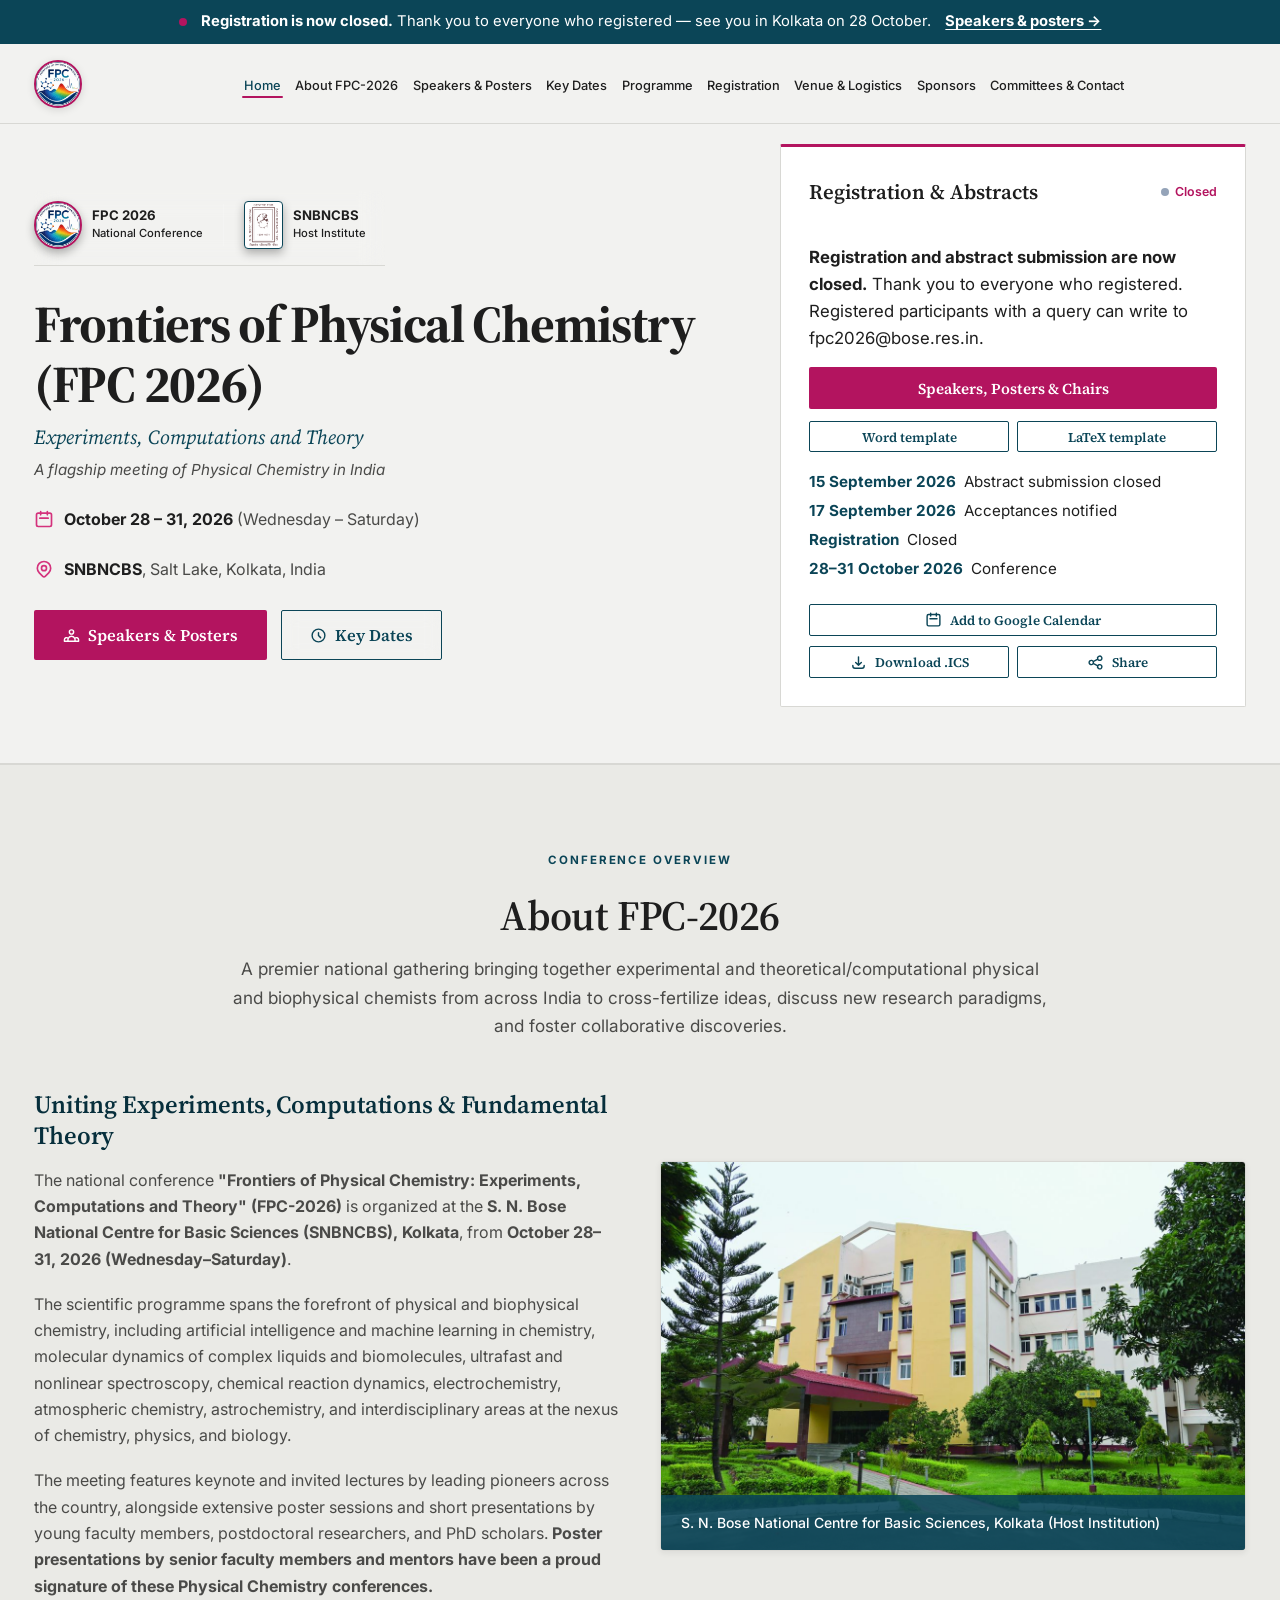
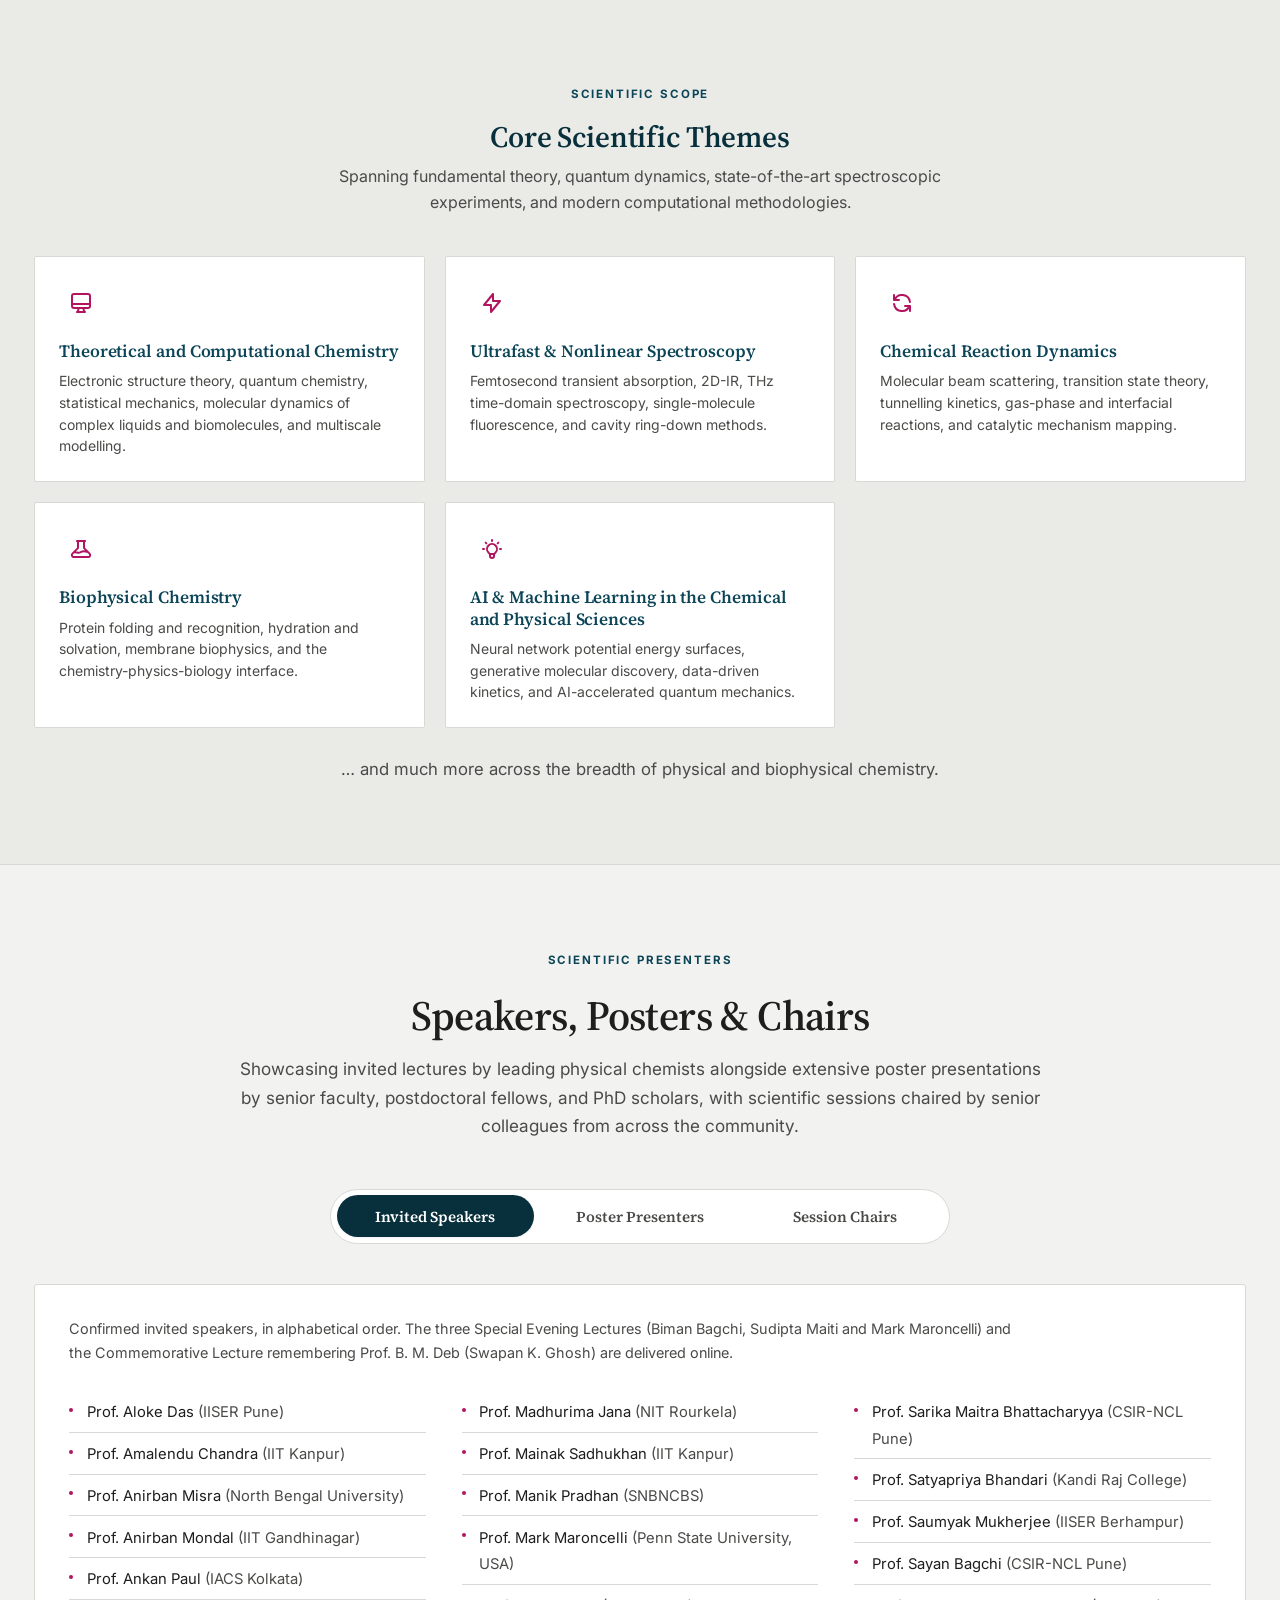
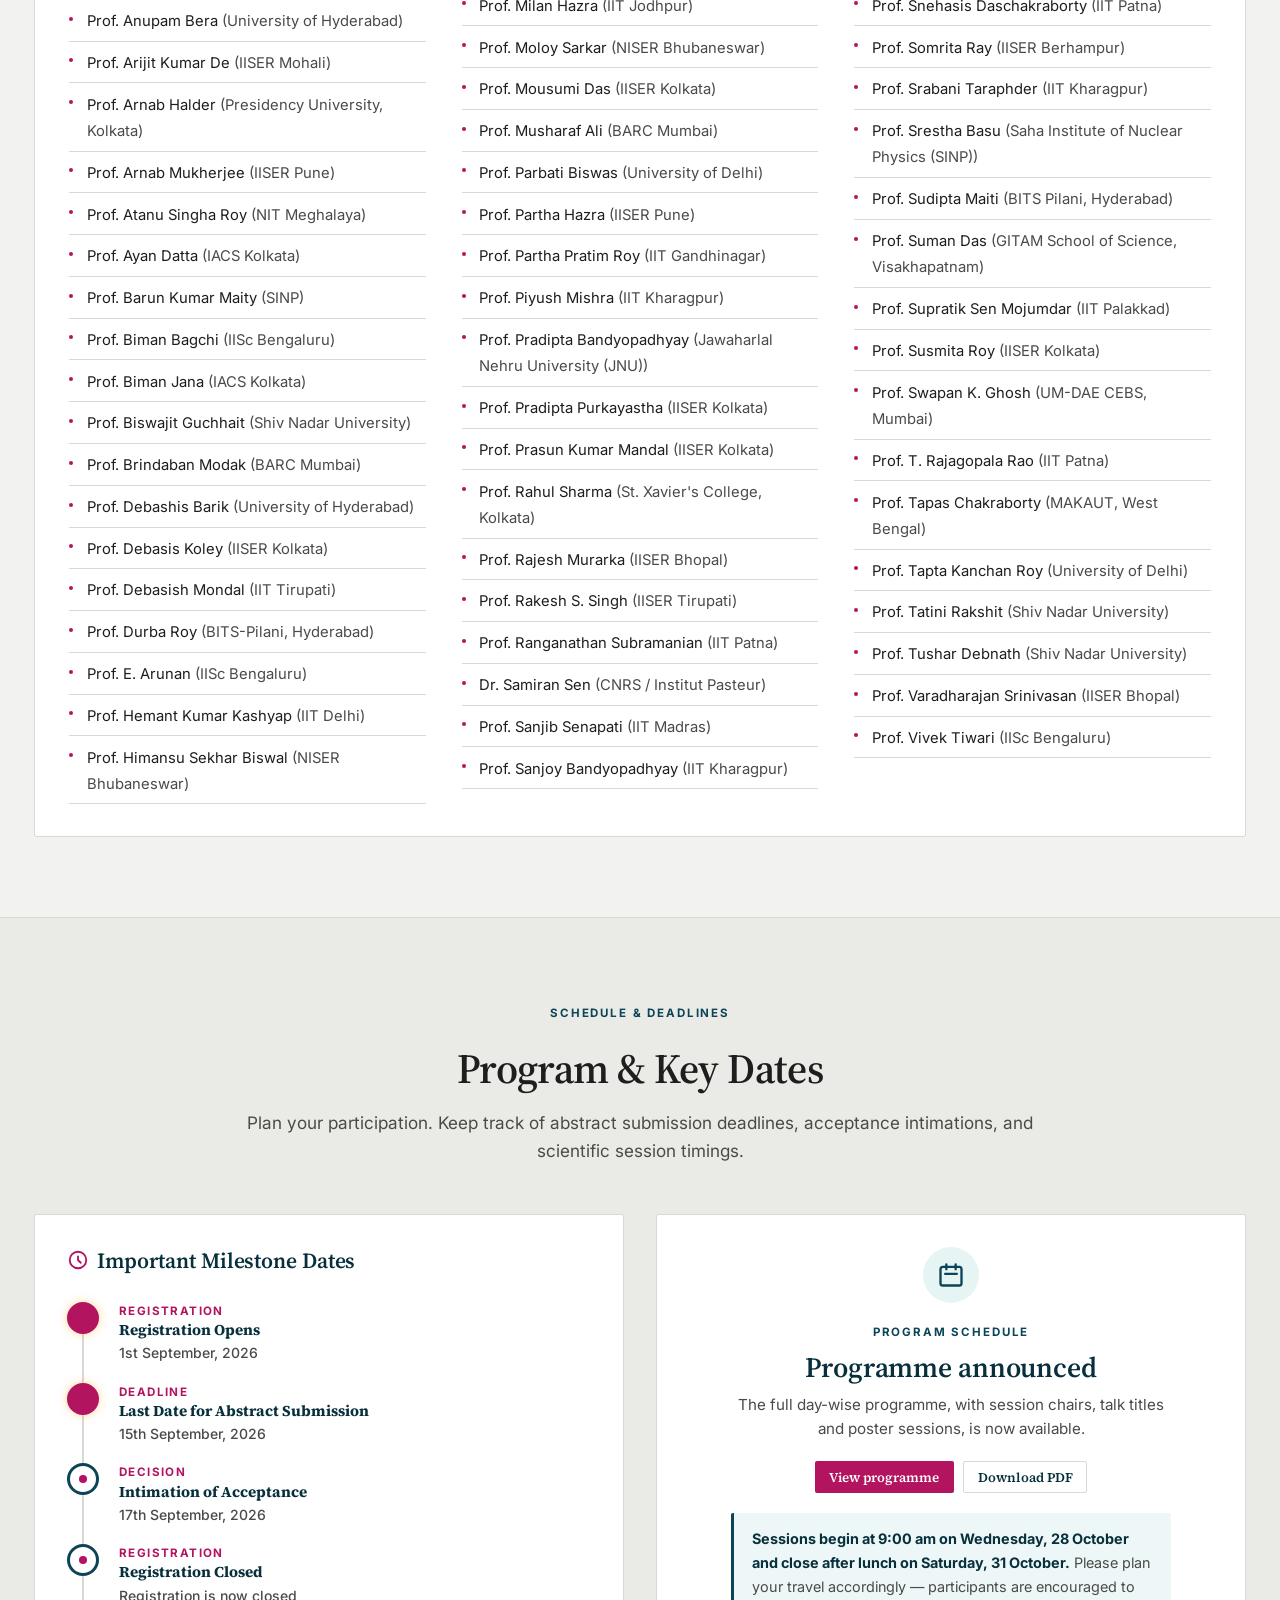
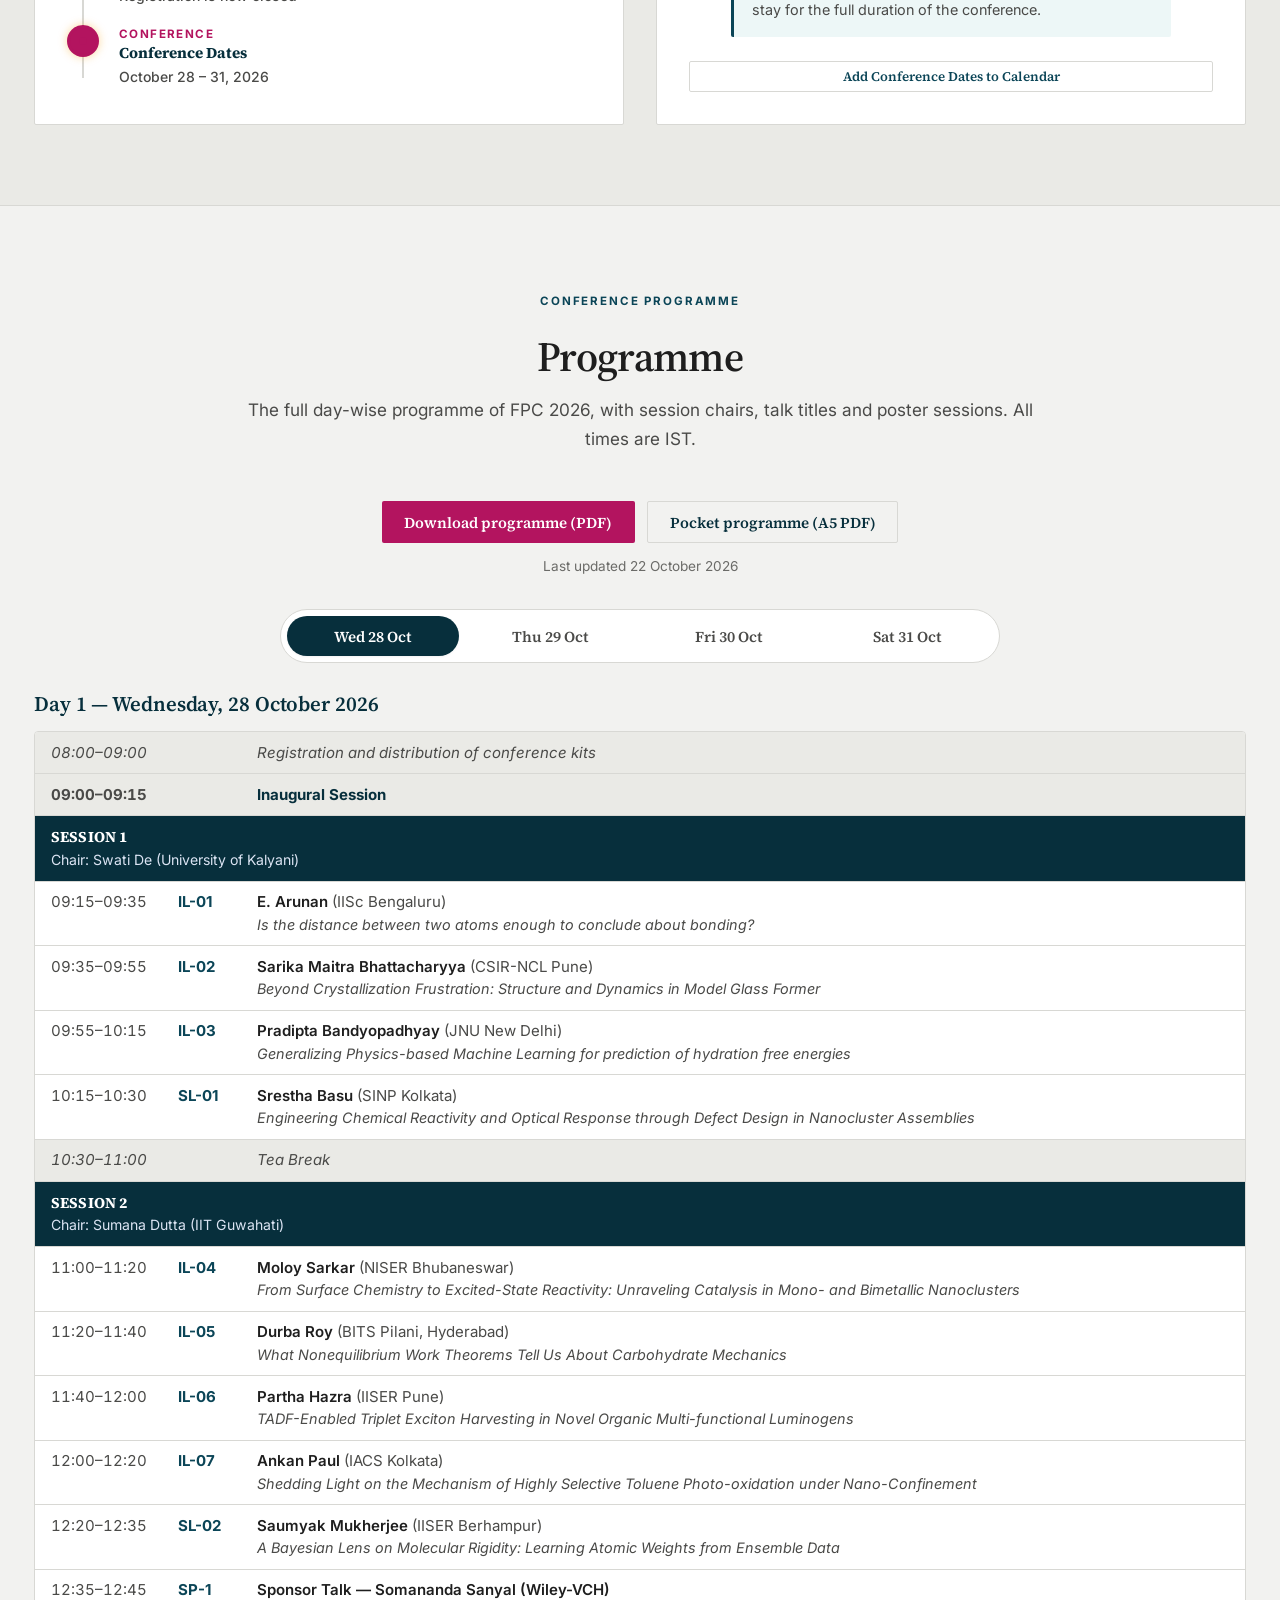
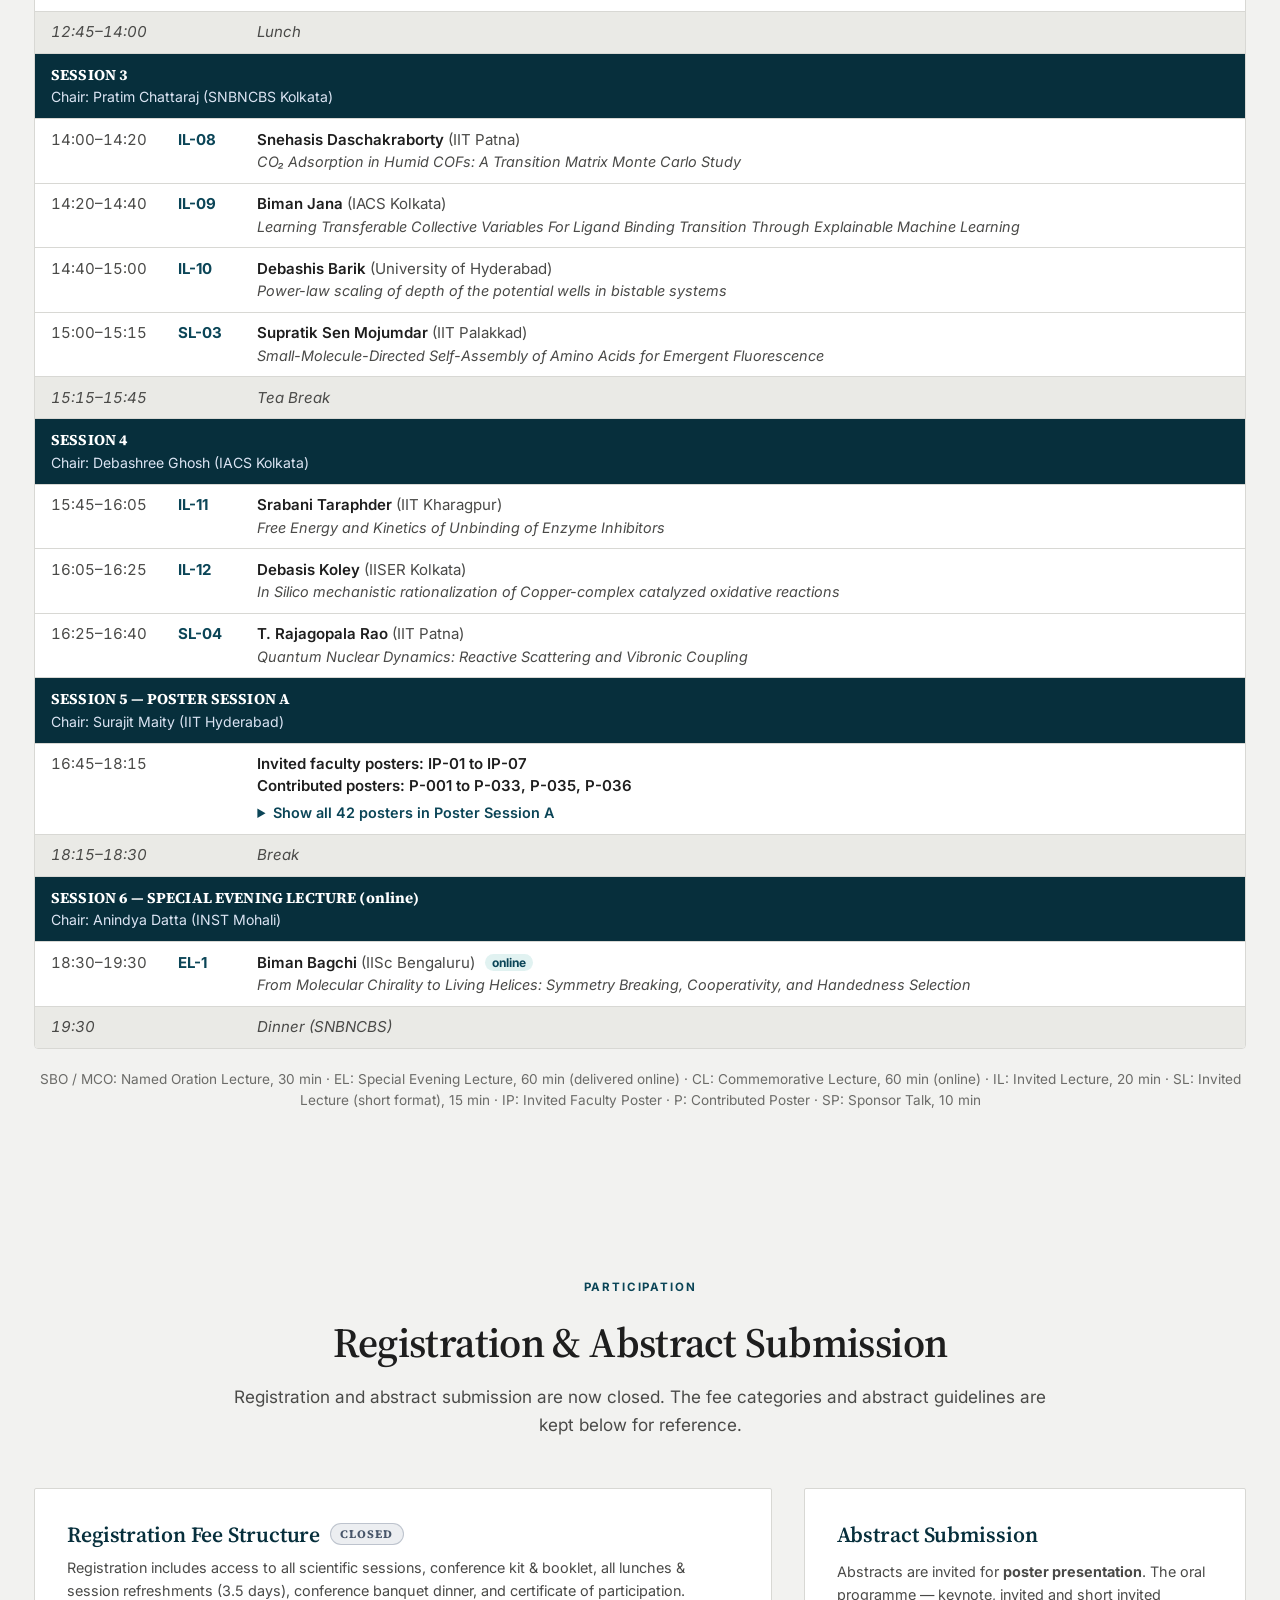
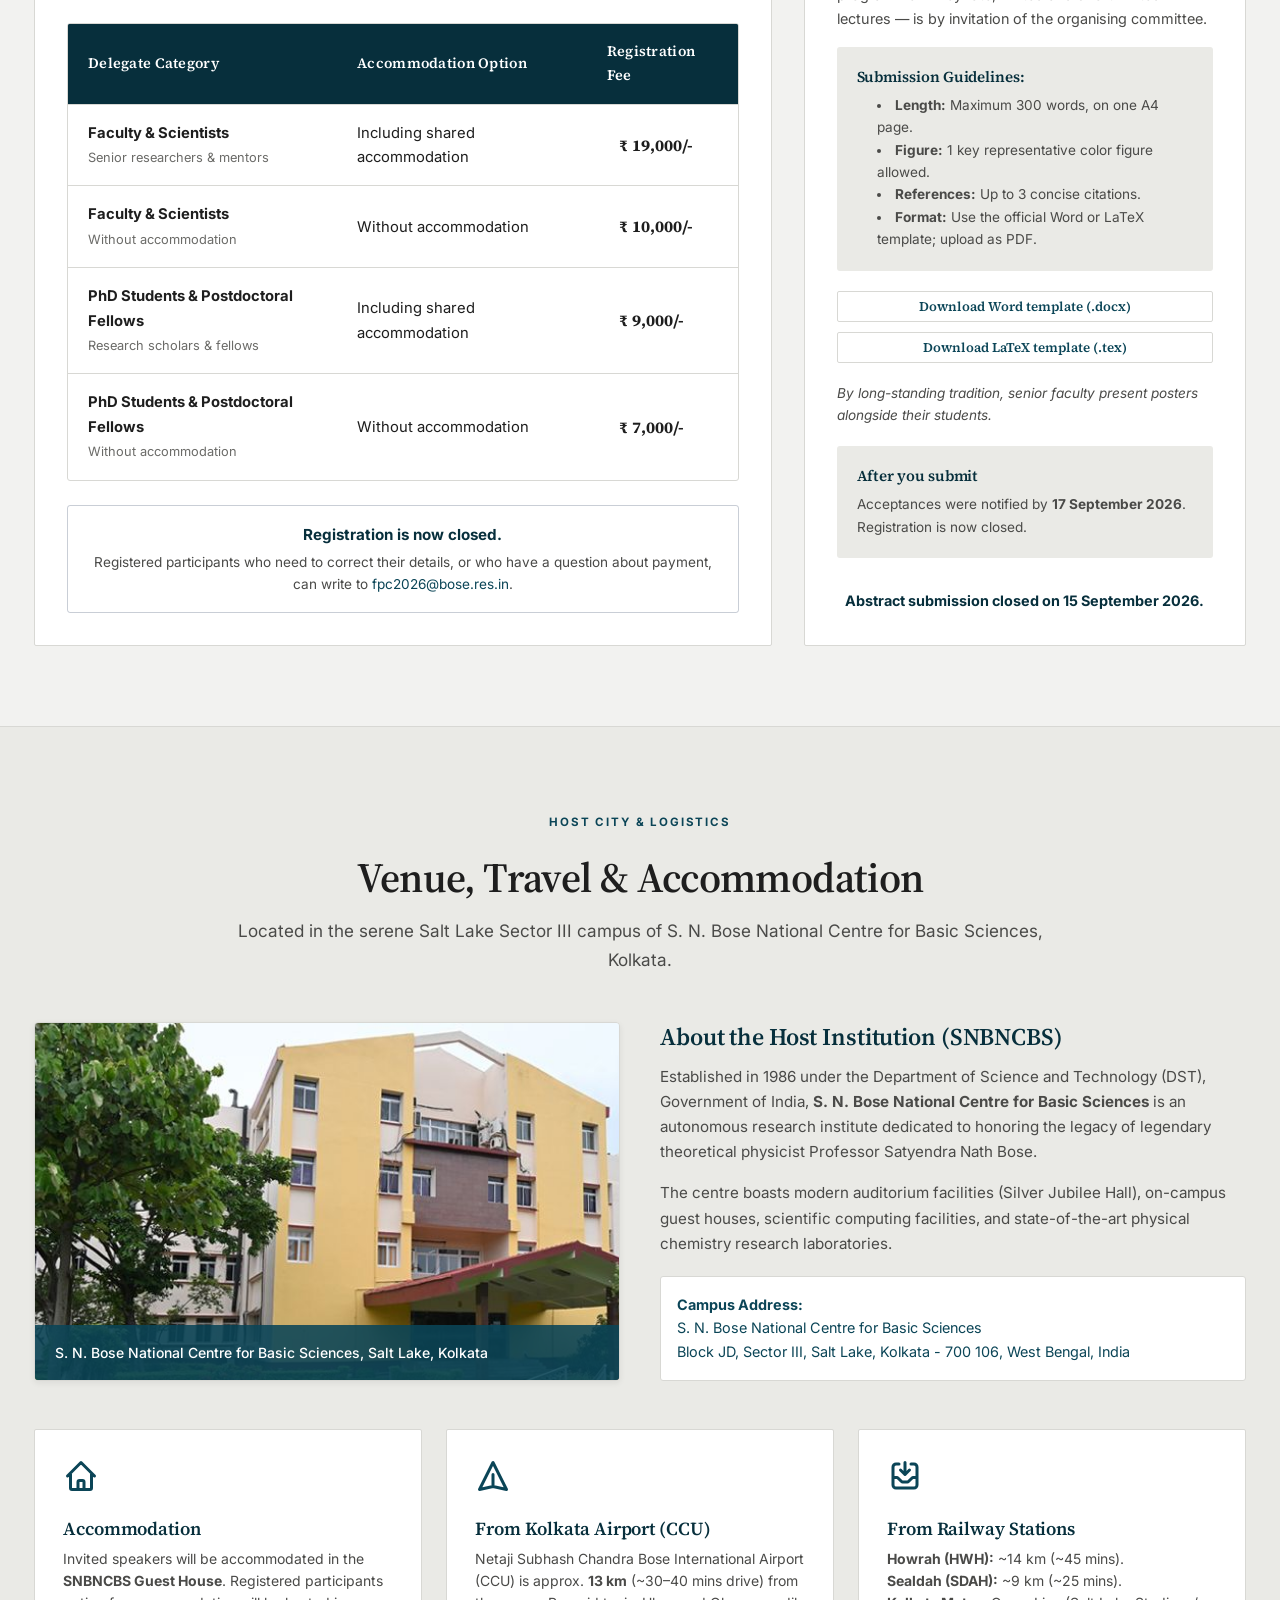
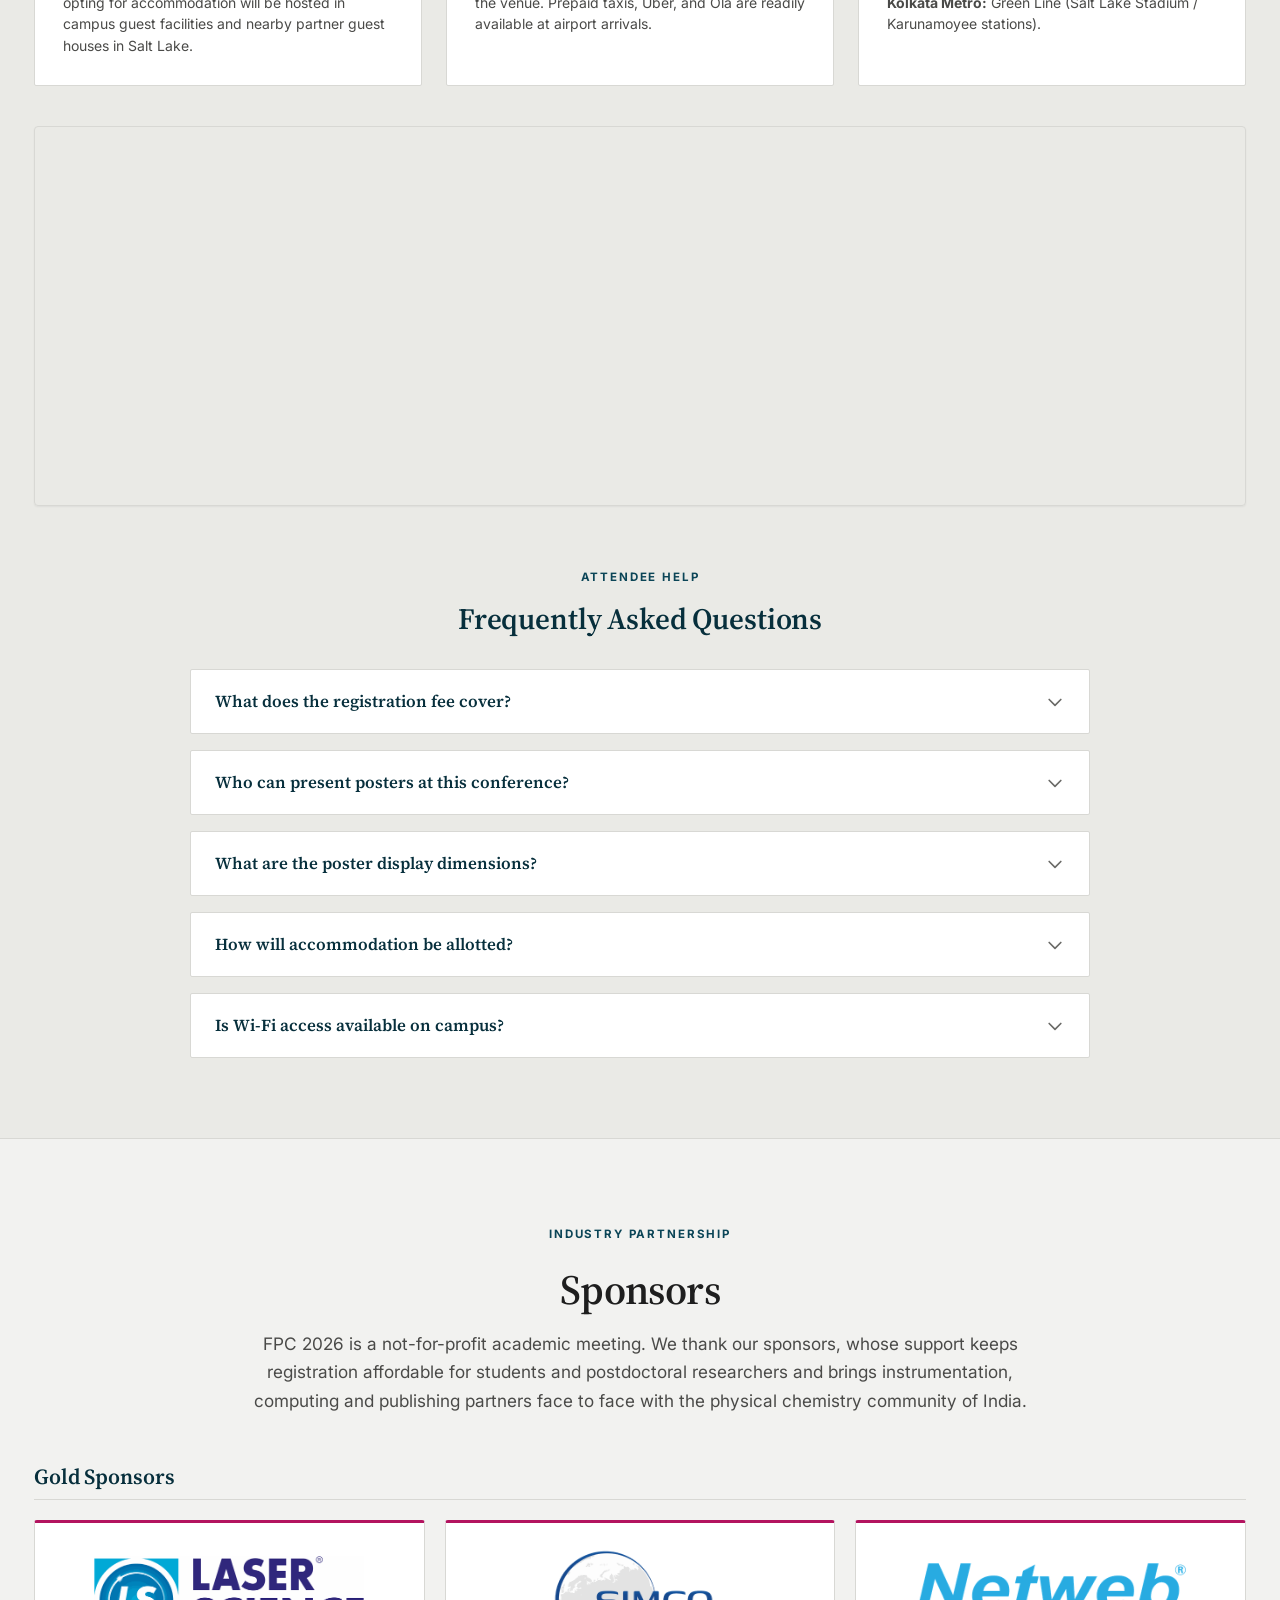
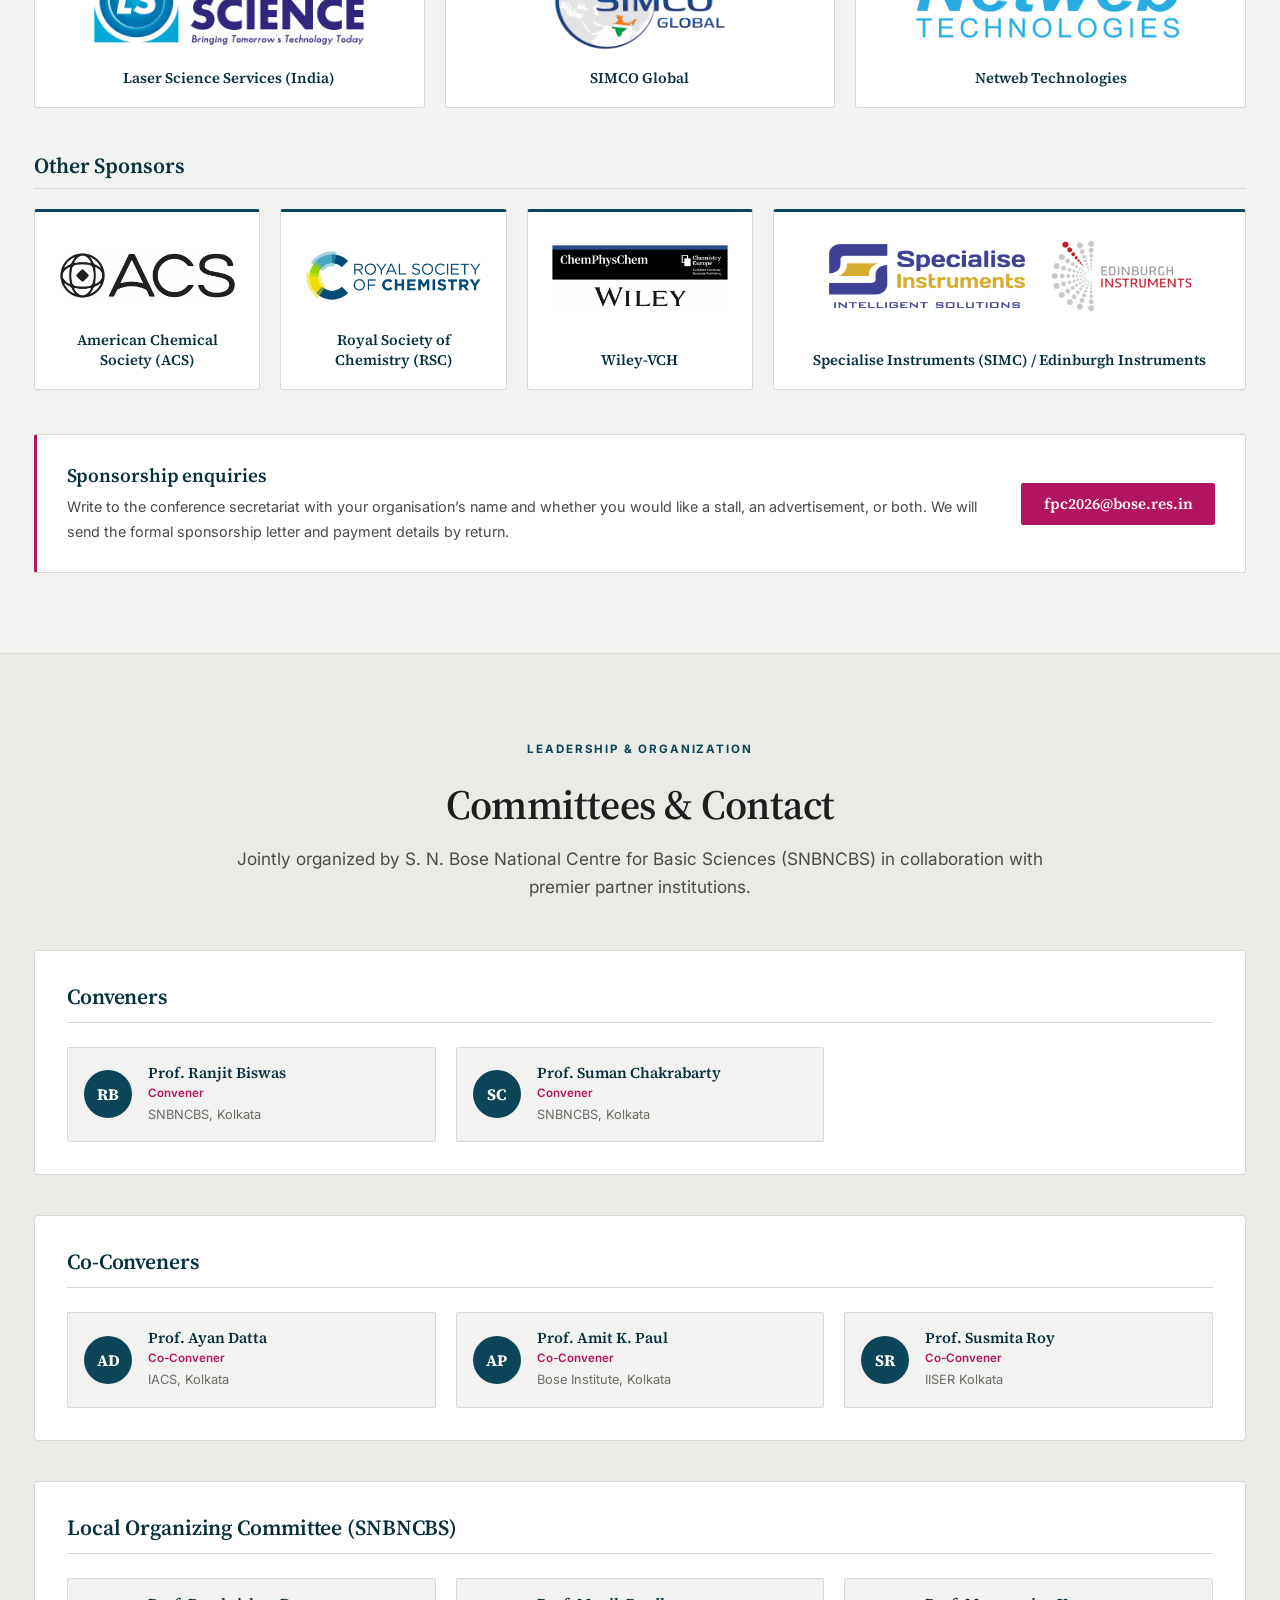
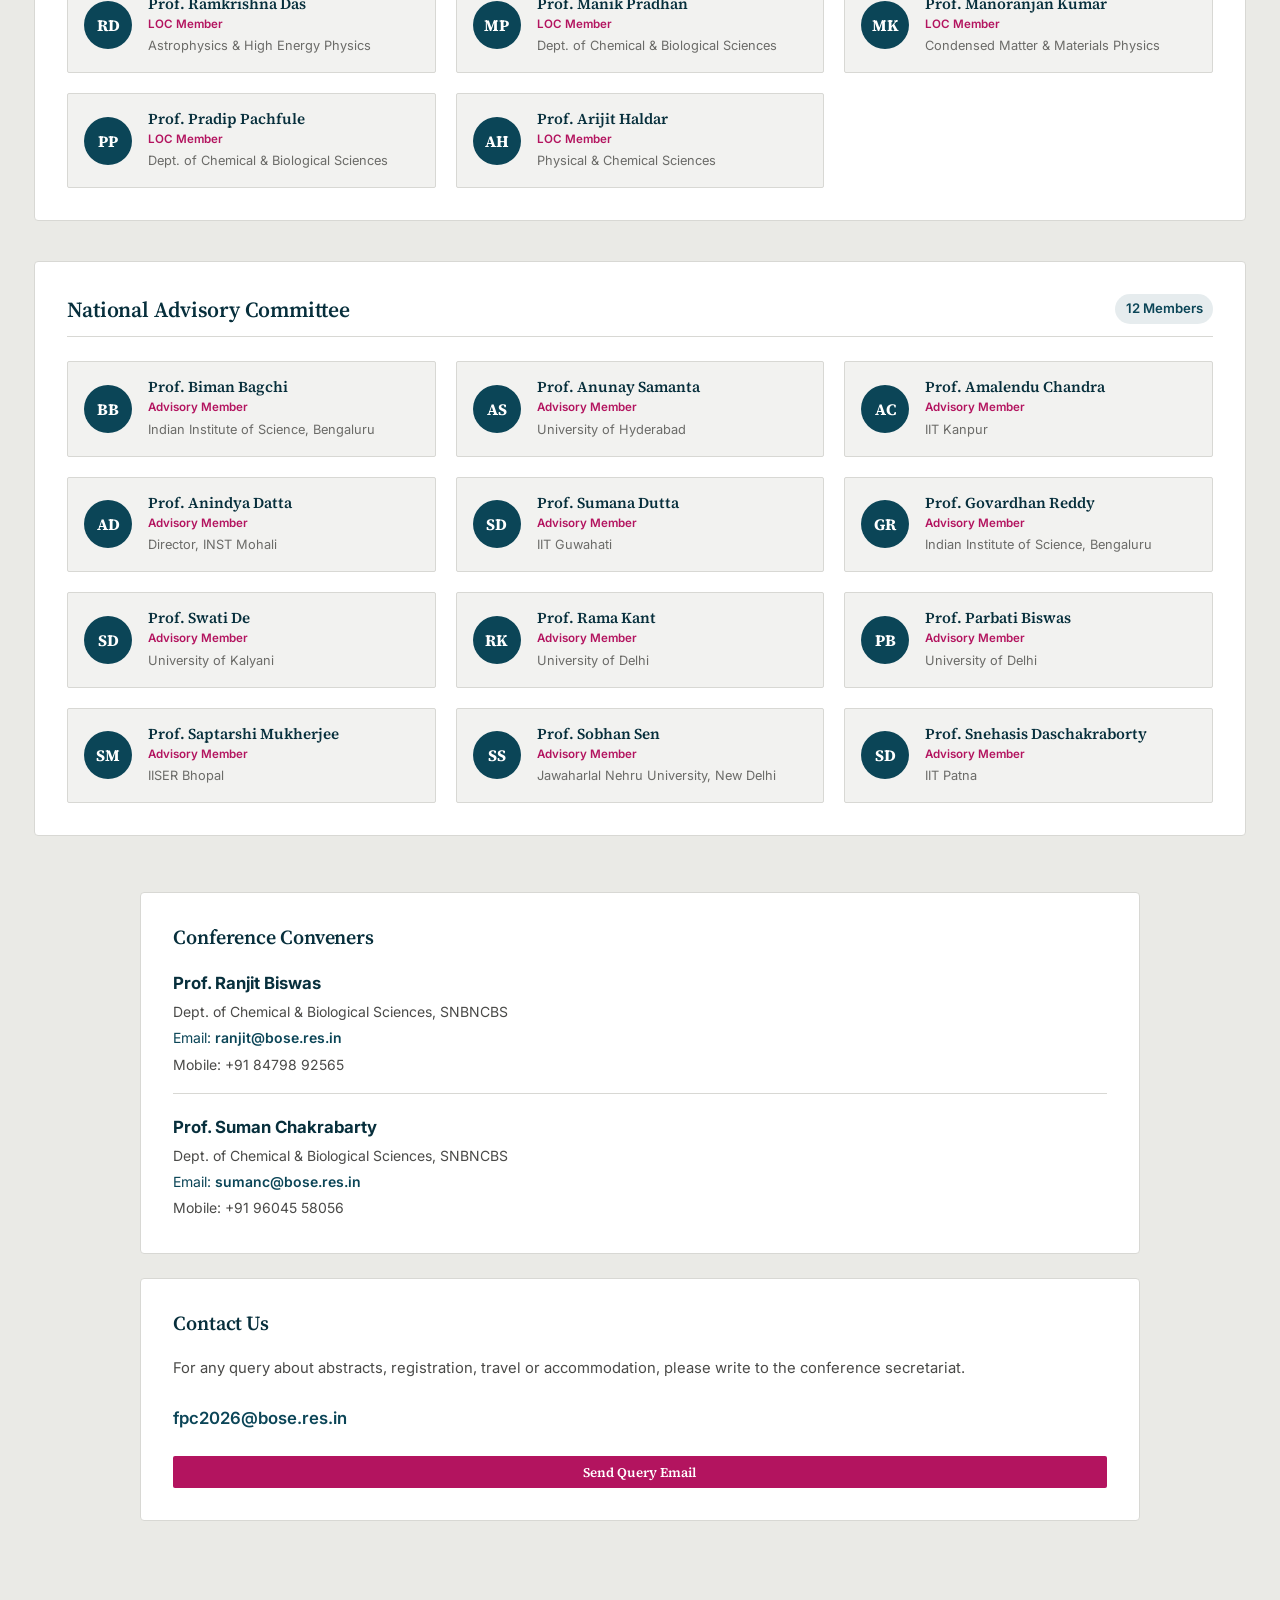
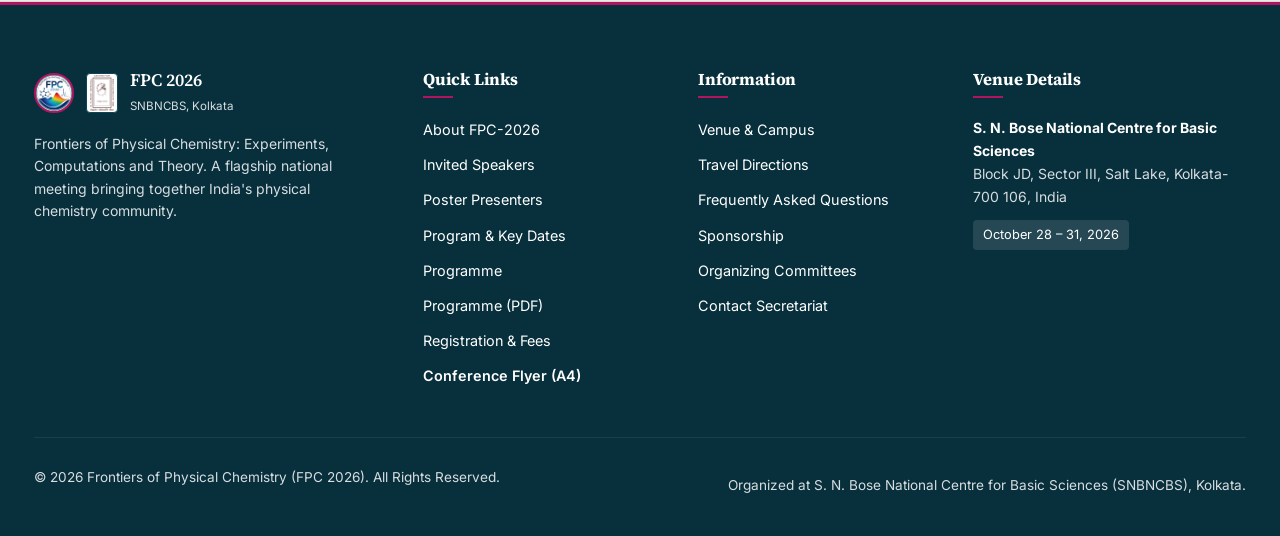
==== index.html @ 926e84a7 "Programme v41: Session 4 chair Rajarshi Chakrabarti -> Debashree Ghosh; chairs list updated Co-Autho" ====
<!DOCTYPE html>
<html lang="en">
<head>
  <meta charset="UTF-8">
  <meta name="viewport" content="width=device-width, initial-scale=1.0">
  
  <!-- Primary Meta Tags -->
  <title>Frontiers of Physical Chemistry 2026 | SNBNCBS Kolkata</title>
  <meta name="title" content="Frontiers of Physical Chemistry 2026 | SNBNCBS Kolkata">
  <meta name="description" content="Frontiers of Physical Chemistry: Experiments, Computations and Theory (FPC-2026), 28-31 October 2026 at S. N. Bose National Centre for Basic Sciences, Kolkata. Registration and abstract submission are now closed.">
  <meta name="keywords" content="Physical Chemistry 2026, FPC 2026, SNBNCBS Kolkata, SoPhyC, Theoretical Chemistry, Molecular Dynamics, Ultrafast Spectroscopy, Chemical Physics, AI in Chemistry, Biophysical Chemistry, Ranjit Biswas, Suman Chakrabarty">
  <meta name="author" content="Organizing Committee, Frontiers of Physical Chemistry 2026">
  
  <!-- Open Graph / Facebook / LinkedIn -->
  <meta property="og:type" content="website">
  <meta property="og:url" content="https://fpc2026.in/">
  <meta property="og:title" content="Frontiers of Physical Chemistry 2026 | SNBNCBS Kolkata">
  <meta property="og:description" content="A flagship meeting of Physical Chemistry in India: Experiments, Computations and Theory. Oct 28–31, 2026 at S. N. Bose National Centre for Basic Sciences, Kolkata.">
  <meta property="og:image" content="https://fpc2026.in/images/physchem-hero-banner.jpg">

  <!-- Twitter -->
  <meta property="twitter:card" content="summary_large_image">
  <meta property="twitter:title" content="Frontiers of Physical Chemistry 2026 | SNBNCBS Kolkata">
  <meta property="twitter:description" content="A flagship meeting of Physical Chemistry in India: Experiments, Computations and Theory. Oct 28–31, 2026 at S. N. Bose National Centre for Basic Sciences, Kolkata.">
  <meta property="twitter:image" content="https://fpc2026.in/images/physchem-hero-banner.jpg">

  <!-- Favicon -->
  <link rel="icon" type="image/png" sizes="32x32" href="./images/favicon-32.png">
  <link rel="apple-touch-icon" sizes="180x180" href="./images/apple-touch-icon.png">
  <link rel="canonical" href="https://fpc2026.in/">
  <meta name="theme-color" content="#071326">

  <!-- Google Web Fonts -->
  <link rel="preconnect" href="https://fonts.googleapis.com">
  <link rel="preconnect" href="https://fonts.gstatic.com" crossorigin>
  <link href="https://fonts.googleapis.com/css2?family=Inter:wght@400;500;600;700&family=Source+Serif+4:ital,opsz,wght@0,8..60,400;0,8..60,600;0,8..60,700;1,8..60,400&display=swap" rel="stylesheet">

  <!-- Stylesheets -->
  <link rel="stylesheet" href="./css/style.css?v=2.2">
  <link rel="stylesheet" href="./css/components.css?v=2.4">
  <link rel="stylesheet" href="./css/identity.css?v=1.0">

  <script type="application/ld+json">
  {
    "@context": "https://schema.org",
    "@type": "Event",
    "name": "Frontiers of Physical Chemistry 2026 (FPC 2026): Experiments, Computations and Theory",
    "alternateName": "FPC 2026",
    "description": "A flagship national conference of physical chemistry in India, bringing together experimentalists, theorists and computational scientists.",
    "startDate": "2026-10-28T09:00:00+05:30",
    "endDate": "2026-10-31T14:00:00+05:30",
    "eventStatus": "https://schema.org/EventScheduled",
    "eventAttendanceMode": "https://schema.org/OfflineEventAttendanceMode",
    "image": "https://fpc2026.in/images/physchem-hero-banner.jpg",
    "url": "https://fpc2026.in/",
    "inLanguage": "en",
    "location": {
      "@type": "Place",
      "name": "S. N. Bose National Centre for Basic Sciences",
      "address": {
        "@type": "PostalAddress",
        "streetAddress": "Block JD, Sector III, Salt Lake",
        "addressLocality": "Kolkata",
        "postalCode": "700106",
        "addressRegion": "West Bengal",
        "addressCountry": "IN"
      }
    },
    "organizer": {
      "@type": "Organization",
      "name": "S. N. Bose National Centre for Basic Sciences",
      "url": "https://www.bose.res.in/",
      "email": "fpc2026@bose.res.in"
    },
    "offers": [
      { "@type": "Offer", "name": "Faculty / Scientist \u2014 with accommodation", "price": "19000", "priceCurrency": "INR", "availability": "https://schema.org/SoldOut", "availabilityStarts": "2026-09-01T00:00:00+05:30", "validThrough": "2026-09-30T23:59:00+05:30", "url": "https://fpc2026.in/#registration", "category": "Faculty" },
      { "@type": "Offer", "name": "Faculty / Scientist \u2014 without accommodation", "price": "10000", "priceCurrency": "INR", "availability": "https://schema.org/SoldOut", "availabilityStarts": "2026-09-01T00:00:00+05:30", "validThrough": "2026-09-30T23:59:00+05:30", "url": "https://fpc2026.in/#registration", "category": "Faculty" },
      { "@type": "Offer", "name": "PhD student / Postdoc \u2014 with accommodation", "price": "9000", "priceCurrency": "INR", "availability": "https://schema.org/SoldOut", "availabilityStarts": "2026-09-01T00:00:00+05:30", "validThrough": "2026-09-30T23:59:00+05:30", "url": "https://fpc2026.in/#registration", "category": "Student" },
      { "@type": "Offer", "name": "PhD student / Postdoc \u2014 without accommodation", "price": "7000", "priceCurrency": "INR", "availability": "https://schema.org/SoldOut", "availabilityStarts": "2026-09-01T00:00:00+05:30", "validThrough": "2026-09-30T23:59:00+05:30", "url": "https://fpc2026.in/#registration", "category": "Student" }
    ]
  }
  </script>
</head>
<body>
  <a class="skip-link" href="#home">Skip to main content</a>

  <!-- Site-wide announcement -->
  <div class="announce-bar">
    <div class="container announce-inner">
      <span class="announce-dot"></span>
      <span><strong>Registration is now closed.</strong><span class="announce-detail"> Thank you to everyone who registered &mdash; see you in Kolkata on 28 October.</span></span>
      <a href="#presenters" class="announce-link">Speakers &amp; posters &rarr;</a>
    </div>
  </div>


  <!-- ==========================================================================
       Header & Streamlined Navigation Bar
       ========================================================================== -->
  <header class="site-header">
    <div class="container nav-container">
      <a href="#home" class="brand-wrapper" aria-label="FPC 2026 Home">
        <img loading="eager" decoding="async" width="320" height="320" src="./images/conference_logo.jpeg" alt="FPC 2026 Logo" class="brand-logo">
      </a>

      <!-- Streamlined Desktop Navigation (7 Intuitive Links) -->
      <nav aria-label="Main Navigation">
        <ul class="nav-menu">
          <li><a href="#home" class="nav-link active">Home</a></li>
          <li><a href="#about" class="nav-link">About FPC-2026</a></li>
          <li><a href="#presenters" class="nav-link">Speakers & Posters</a></li>
          <li><a href="#program" class="nav-link">Key Dates</a></li>
          <li><a href="#schedule" class="nav-link">Programme</a></li>
          <li><a href="#registration" class="nav-link">Registration</a></li>
          <li><a href="#venue" class="nav-link">Venue & Logistics</a></li>
          <li><a href="#sponsors" class="nav-link">Sponsors</a></li>
          <li><a href="#committees" class="nav-link">Committees & Contact</a></li>
        </ul>
      </nav>

      <!-- Mobile Toggle -->
      <div class="nav-actions">
        <button class="mobile-toggle" id="mobile-toggle" aria-label="Toggle Menu" aria-expanded="false">
          <span></span>
          <span></span>
          <span></span>
        </button>
      </div>
    </div>
  </header>

  <!-- Mobile Drawer Menu -->
  <div class="mobile-drawer" id="mobile-drawer">
    <a href="#home" class="mobile-nav-link">Home</a>
    <a href="#about" class="mobile-nav-link">About FPC-2026 & Themes</a>
    <a href="#presenters" class="mobile-nav-link">Speakers & Posters</a>
    <a href="#program" class="mobile-nav-link">Program & Key Dates</a>
    <a href="#schedule" class="mobile-nav-link">Programme (full schedule)</a>
    <a href="#registration" class="mobile-nav-link">Registration & Abstract</a>
    <a href="#venue" class="mobile-nav-link">Venue & Logistics</a>
    <a href="#sponsors" class="mobile-nav-link">Sponsors</a>
    <a href="#committees" class="mobile-nav-link">Committees & Contact</a>
  </div>

  <!-- ==========================================================================
       Hero Section
       ========================================================================== -->
  <main id="main">
  <section id="home" class="hero-section">
    <div class="hero-bg-overlay"></div>
    <div class="hero-particles"></div>

    <div class="container hero-content">
      <div class="hero-grid">
        <!-- Left Column: Branding, Title, Metadata & CTAs -->
        <div class="hero-text-col">
          <!-- Dual Logos Showcase Badge -->
          <div class="hero-logos-showcase">
            <div class="hero-logo-item">
              <img loading="eager" decoding="async" width="320" height="320" src="./images/conference_logo.jpeg" alt="FPC 2026 Conference Logo" class="hero-logo-img">
              <div class="hero-logo-meta">
                <span class="hero-logo-label">FPC 2026</span>
                <span class="hero-logo-sub">National Conference</span>
              </div>
            </div>
            <div class="hero-logo-divider"></div>
            <div class="hero-logo-item">
              <img loading="eager" decoding="async" width="200" height="294" src="./images/SNBNCBS_Logo-64X90.png" alt="SNBNCBS Official Logo" class="hero-logo-img snb-logo">
              <div class="hero-logo-meta">
                <span class="hero-logo-label">SNBNCBS</span>
                <span class="hero-logo-sub">Host Institute</span>
              </div>
            </div>
          </div>

          <h1 class="hero-title">
            Frontiers of <span class="hero-title-highlight">Physical Chemistry</span> (FPC 2026)
          </h1>
          <div class="hero-subtitle">
            Experiments, Computations and Theory
          </div>
          <p class="hero-tagline">
            A flagship meeting of Physical Chemistry in India
          </p>

          <div class="hero-meta-list">
            <div class="hero-meta-item">
              <svg class="hero-meta-icon" fill="none" stroke="currentColor" viewBox="0 0 24 24">
                <path stroke-linecap="round" stroke-linejoin="round" stroke-width="2" d="M8 7V3m8 4V3m-9 8h10M5 21h14a2 2 0 002-2V7a2 2 0 00-2-2H5a2 2 0 00-2 2v12a2 2 0 002 2z"></path>
              </svg>
              <span><strong>October 28 – 31, 2026</strong> (Wednesday – Saturday)</span>
            </div>
            <div class="hero-meta-item">
              <svg class="hero-meta-icon" fill="none" stroke="currentColor" viewBox="0 0 24 24">
                <path stroke-linecap="round" stroke-linejoin="round" stroke-width="2" d="M17.657 16.657L13.414 20.9a1.998 1.998 0 01-2.827 0l-4.244-4.243a8 8 0 1111.314 0z"></path>
                <path stroke-linecap="round" stroke-linejoin="round" stroke-width="2" d="M15 11a3 3 0 11-6 0 3 3 0 016 0z"></path>
              </svg>
              <span><strong>SNBNCBS</strong>, Salt Lake, Kolkata, India</span>
            </div>
          </div>

          <div class="hero-cta-group">
            <a href="#presenters" class="btn btn-gold btn-lg">
              <svg aria-hidden="true" focusable="false" class="btn-icon" fill="none" stroke="currentColor" viewBox="0 0 24 24">
                <path stroke-linecap="round" stroke-linejoin="round" stroke-width="2" d="M17 20h5v-2a3 3 0 00-5.356-1.857M17 20H7m10 0v-2c0-.656-.126-1.283-.356-1.857M7 20H2v-2a3 3 0 015.356-1.857M7 20v-2c0-.656.126-1.283.356-1.857m0 0a5.002 5.002 0 019.288 0M15 7a3 3 0 11-6 0 3 3 0 016 0z"></path>
              </svg>
              Speakers &amp; Posters
            </a>
            <a href="#program" class="btn btn-outline btn-lg">
              <svg aria-hidden="true" focusable="false" class="btn-icon" fill="none" stroke="currentColor" viewBox="0 0 24 24">
                <path stroke-linecap="round" stroke-linejoin="round" stroke-width="2" d="M12 8v4l3 3m6-3a9 9 0 11-18 0 9 9 0 0118 0z"></path>
              </svg>
              Key Dates
            </a>
          </div>
        </div>

        <!-- Right Column: Interactive Card with Live Countdown & Quick Calendar Sync -->
        <div class="hero-card-col">
          <div class="hero-card">
            <div class="hero-card-header">
              <span class="hero-card-title">Registration &amp; Abstracts</span>
              <span class="hero-card-status" style="color: var(--text-subtle);">
                <span style="width: 8px; height: 8px; border-radius: 50%; background: #94a3b8; display: inline-block;"></span> Closed
              </span>
            </div>

            <p style="color: var(--text-light); font-size: 1.05rem; line-height: 1.6; margin: 0.35rem 0 1rem;">
              <strong>Registration and abstract submission are now closed.</strong> Thank you to
              everyone who registered. Registered participants with a query can write to
              <a href="mailto:fpc2026@bose.res.in">fpc2026@bose.res.in</a>.
            </p>

            <a href="#presenters" class="btn btn-gold" style="width: 100%; justify-content: center; margin-bottom: 0.75rem;">
              Speakers, Posters &amp; Chairs
            </a>

            <div style="display: flex; gap: 0.5rem; margin-bottom: 1rem;">
              <a href="https://drive.google.com/uc?export=download&amp;id=1Nw_BNlSgxDAl4A54GIappQs2lAEwFXwC" class="btn btn-outline btn-sm" style="flex: 1; justify-content: center;">Word template</a>
              <a href="https://drive.google.com/uc?export=download&amp;id=1vxPLSk3gE32XC1nuTPJs2eUe_KtX8g6F" class="btn btn-outline btn-sm" style="flex: 1; justify-content: center;">LaTeX template</a>
            </div>

            <ul style="list-style: none; padding: 0; margin: 0 0 1.25rem; color: var(--text-light); font-size: 0.95rem; line-height: 1.9;">
              <li><strong>15 September 2026</strong> &nbsp;Abstract submission closed</li>
              <li><strong>17 September 2026</strong> &nbsp;Acceptances notified</li>
              <li><strong>Registration</strong> &nbsp;Closed</li>
              <li><strong>28&ndash;31 October 2026</strong> &nbsp;Conference</li>
            </ul>

            <!-- Calendar & Share Actions -->
            <div class="card-actions-row">
              <button onclick="window.addToGoogleCalendar()" class="btn btn-outline btn-sm" style="width: 100%; justify-content: center;">
                <svg aria-hidden="true" focusable="false" class="btn-icon" fill="none" stroke="currentColor" viewBox="0 0 24 24">
                  <path stroke-linecap="round" stroke-linejoin="round" stroke-width="2" d="M8 7V3m8 4V3m-9 8h10M5 21h14a2 2 0 002-2V7a2 2 0 00-2-2H5a2 2 0 00-2 2v12a2 2 0 002 2z"></path>
                </svg>
                Add to Google Calendar
              </button>
              <div style="display: flex; gap: 0.5rem;">
                <button onclick="window.downloadICS()" class="btn btn-outline btn-sm" style="flex: 1; justify-content: center;" title="Download iCal file for Apple Calendar & Outlook">
                  <svg aria-hidden="true" focusable="false" class="btn-icon" fill="none" stroke="currentColor" viewBox="0 0 24 24">
                    <path stroke-linecap="round" stroke-linejoin="round" stroke-width="2" d="M4 16v1a3 3 0 003 3h10a3 3 0 003-3v-1m-4-4l-4 4m0 0l-4-4m4 4V4"></path>
                  </svg>
                  Download .ICS
                </button>
                <button onclick="window.shareConference()" class="btn btn-outline btn-sm" style="flex: 1; justify-content: center;" title="Share conference link">
                  <svg aria-hidden="true" focusable="false" class="btn-icon" fill="none" stroke="currentColor" viewBox="0 0 24 24">
                    <path stroke-linecap="round" stroke-linejoin="round" stroke-width="2" d="M8.684 13.342C8.886 12.938 9 12.482 9 12c0-.482-.114-.938-.316-1.342m0 2.684a3 3 0 110-2.684m0 2.684l6.632 3.316m-6.632-6l6.632-3.316m0 0a3 3 0 105.367-2.684 3 3 0 00-5.367 2.684zm0 9.316a3 3 0 105.368 2.684 3 3 0 00-5.368-2.684z"></path>
                  </svg>
                  Share
                </button>
              </div>
            </div>
          </div>
        </div>
      </div>
    </div>
  </section>

  <!-- ==========================================================================
       About FPC-2026 & Scientific Themes
       ========================================================================== -->
  <section id="about" class="section section-alt">
    <div class="container">
      <div class="section-header">
        <span class="section-badge">Conference Overview</span>
        <h2 class="section-title">About FPC-2026</h2>
        <p class="section-desc">
          A premier national gathering bringing together experimental and theoretical/computational physical and biophysical chemists from across India to cross-fertilize ideas, discuss new research paradigms, and foster collaborative discoveries.
        </p>
      </div>

      <div class="venue-grid" style="align-items: center; margin-bottom: 3.5rem;">
        <div class="about-text-content">
          <h3 style="font-size: 1.55rem; margin-bottom: 1rem; color: var(--primary-900);">
            Uniting Experiments, Computations & Fundamental Theory
          </h3>
          <p style="color: var(--text-muted); margin-bottom: 1.15rem;">
            The national conference <strong>"Frontiers of Physical Chemistry: Experiments, Computations and Theory" (FPC-2026)</strong> is organized at the <strong>S. N. Bose National Centre for Basic Sciences (SNBNCBS), Kolkata</strong>, from <strong>October 28–31, 2026 (Wednesday–Saturday)</strong>.
          </p>
          <p style="color: var(--text-muted); margin-bottom: 1.15rem;">
            The scientific programme spans the forefront of physical and biophysical chemistry, including artificial intelligence and machine learning in chemistry, molecular dynamics of complex liquids and biomolecules, ultrafast and nonlinear spectroscopy, chemical reaction dynamics, electrochemistry, atmospheric chemistry, astrochemistry, and interdisciplinary areas at the nexus of chemistry, physics, and biology.
          </p>
          <p style="color: var(--text-muted); margin-bottom: 1.5rem;">
            The meeting features keynote and invited lectures by leading pioneers across the country, alongside extensive poster sessions and short presentations by young faculty members, postdoctoral researchers, and PhD scholars. <strong>Poster presentations by senior faculty members and mentors have been a proud signature of these Physical Chemistry conferences.</strong>
          </p>
          
        </div>

        <div class="venue-image-wrapper">
          <img loading="lazy" decoding="async" width="1200" height="798" src="./images/S-N-Bose-Centre-scaled.jpg" alt="SNBNCBS Campus, Kolkata" class="venue-image">
          <div class="venue-caption">
            S. N. Bose National Centre for Basic Sciences, Kolkata (Host Institution)
          </div>
        </div>
      </div>

      <!-- Core Scientific Themes -->
      <div style="text-align: center; margin-top: 1rem;">
        <span class="section-badge">Scientific Scope</span>
        <h3 style="font-size: 1.85rem; color: var(--primary-900); margin-bottom: 0.5rem;">Core Scientific Themes</h3>
        <p style="color: var(--text-muted); max-width: 700px; margin: 0 auto;">
          Spanning fundamental theory, quantum dynamics, state-of-the-art spectroscopic experiments, and modern computational methodologies.
        </p>
      </div>

      <div class="themes-grid">
        <div class="theme-card">
          <div class="theme-icon-wrapper">
            <svg aria-hidden="true" focusable="false" class="theme-icon" fill="none" stroke="currentColor" viewBox="0 0 24 24">
              <path stroke-linecap="round" stroke-linejoin="round" stroke-width="2" d="M9.75 17L9 20l-1 1h8l-1-1-.75-3M3 13h18M5 17h14a2 2 0 002-2V5a2 2 0 00-2-2H5a2 2 0 00-2 2v10a2 2 0 002 2z"></path>
            </svg>
          </div>
          <h4 class="theme-title">Theoretical and Computational Chemistry</h4>
          <p class="theme-desc">Electronic structure theory, quantum chemistry, statistical mechanics, molecular dynamics of complex liquids and biomolecules, and multiscale modelling.</p>
        </div>

        <div class="theme-card">
          <div class="theme-icon-wrapper">
            <svg aria-hidden="true" focusable="false" class="theme-icon" fill="none" stroke="currentColor" viewBox="0 0 24 24">
              <path stroke-linecap="round" stroke-linejoin="round" stroke-width="2" d="M13 10V3L4 14h7v7l9-11h-7z"></path>
            </svg>
          </div>
          <h4 class="theme-title">Ultrafast &amp; Nonlinear Spectroscopy</h4>
          <p class="theme-desc">Femtosecond transient absorption, 2D-IR, THz time-domain spectroscopy, single-molecule fluorescence, and cavity ring-down methods.</p>
        </div>

        <div class="theme-card">
          <div class="theme-icon-wrapper">
            <svg aria-hidden="true" focusable="false" class="theme-icon" fill="none" stroke="currentColor" viewBox="0 0 24 24">
              <path stroke-linecap="round" stroke-linejoin="round" stroke-width="2" d="M4 4v5h.582m15.356 2A8.001 8.001 0 004.582 9m0 0H9m11 11v-5h-.581m0 0a8.003 8.003 0 01-15.357-2m15.357 2H15"></path>
            </svg>
          </div>
          <h4 class="theme-title">Chemical Reaction Dynamics</h4>
          <p class="theme-desc">Molecular beam scattering, transition state theory, tunnelling kinetics, gas-phase and interfacial reactions, and catalytic mechanism mapping.</p>
        </div>

        <div class="theme-card">
          <div class="theme-icon-wrapper">
            <svg aria-hidden="true" focusable="false" class="theme-icon" fill="none" stroke="currentColor" viewBox="0 0 24 24">
              <path stroke-linecap="round" stroke-linejoin="round" stroke-width="2" d="M19.428 15.428a2 2 0 00-1.022-.547l-2.387-.477a6 6 0 00-3.86.517l-.318.158a6 6 0 01-3.86.517L6.05 15.21a2 2 0 00-1.806.547M8 4h8l-1 1v5.172a2 2 0 00.586 1.414l5 5c1.26 1.26.367 3.414-1.415 3.414H4.828c-1.782 0-2.674-2.154-1.414-3.414l5-5A2 2 0 009 10.172V5L8 4z"></path>
            </svg>
          </div>
          <h4 class="theme-title">Biophysical Chemistry</h4>
          <p class="theme-desc">Protein folding and recognition, hydration and solvation, membrane biophysics, and the chemistry-physics-biology interface.</p>
        </div>

        <div class="theme-card">
          <div class="theme-icon-wrapper">
            <svg aria-hidden="true" focusable="false" class="theme-icon" fill="none" stroke="currentColor" viewBox="0 0 24 24">
              <path stroke-linecap="round" stroke-linejoin="round" stroke-width="2" d="M9.663 17h4.673M12 3v1m6.364 1.636l-.707.707M21 12h-1M4 12H3m3.343-5.657l-.707-.707m2.828 9.9a5 5 0 117.072 0l-.548.547A3.374 3.374 0 0014 18.469V19a2 2 0 11-4 0v-.531c0-.895-.356-1.754-.988-2.386l-.548-.547z"></path>
            </svg>
          </div>
          <h4 class="theme-title">AI &amp; Machine Learning in the Chemical and Physical Sciences</h4>
          <p class="theme-desc">Neural network potential energy surfaces, generative molecular discovery, data-driven kinetics, and AI-accelerated quantum mechanics.</p>
        </div>
      </div>

      <p style="text-align: center; color: var(--text-muted); font-size: 1.05rem; margin-top: 1.75rem;">
        &hellip; and much more across the breadth of physical and biophysical chemistry.
      </p>
    </div>
  </section>

  <!-- ==========================================================================
       Speakers & Posters (Unified Presenters Hub)
       ========================================================================== -->
  <section id="presenters" class="section">
    <div class="container">
      <div class="section-header">
        <span class="section-badge">Scientific Presenters</span>
        <h2 class="section-title">Speakers, Posters & Chairs</h2>
        <p class="section-desc">
          Showcasing invited lectures by leading physical chemists alongside extensive poster presentations by senior faculty, postdoctoral fellows, and PhD scholars, with scientific sessions chaired by senior colleagues from across the community.
        </p>
      </div>

      <!-- Presenter Segmented Tab Controller -->
      <div class="presenter-tabs-nav">
        <button class="presenter-tab-btn active" type="button" role="tab" id="tab-btn-speakers" aria-selected="true" aria-controls="tab-speakers" data-tab="tab-speakers">
          <span>Invited Speakers</span>
        </button>
        <button class="presenter-tab-btn" type="button" role="tab" id="tab-btn-posters" aria-selected="false" aria-controls="tab-posters" data-tab="tab-posters">
          <span>Poster Presenters</span>
        </button>
        <button class="presenter-tab-btn" type="button" role="tab" id="tab-btn-chairs" aria-selected="false" aria-controls="tab-chairs" data-tab="tab-chairs">
          <span>Session Chairs</span>
        </button>
      </div>

      <!-- Tab Pane 1: Invited Speakers -->
      <div class="presenter-pane active" id="tab-speakers" role="tabpanel" aria-labelledby="tab-btn-speakers">
        <div class="presenter-list-panel">
          <p class="presenter-list-lede">
            Confirmed invited speakers, in alphabetical order. The three Special Evening Lectures (Biman Bagchi, Sudipta Maiti and Mark Maroncelli) and the Commemorative Lecture remembering Prof. B. M. Deb (Swapan K. Ghosh) are delivered online.
          </p>
          <ul class="presenter-list">
            <li><span class="presenter-entry">Prof. Aloke Das <span class="presenter-aff">(IISER Pune)</span></span></li>
            <li><span class="presenter-entry">Prof. Amalendu Chandra <span class="presenter-aff">(IIT Kanpur)</span></span></li>
            <li><span class="presenter-entry">Prof. Anirban Misra <span class="presenter-aff">(North Bengal University)</span></span></li>
            <li><span class="presenter-entry">Prof. Anirban Mondal <span class="presenter-aff">(IIT Gandhinagar)</span></span></li>
            <li><span class="presenter-entry">Prof. Ankan Paul <span class="presenter-aff">(IACS Kolkata)</span></span></li>
            <li><span class="presenter-entry">Prof. Anupam Bera <span class="presenter-aff">(University of Hyderabad)</span></span></li>
            <li><span class="presenter-entry">Prof. Arijit Kumar De <span class="presenter-aff">(IISER Mohali)</span></span></li>
            <li><span class="presenter-entry">Prof. Arnab Halder <span class="presenter-aff">(Presidency University, Kolkata)</span></span></li>
            <li><span class="presenter-entry">Prof. Arnab Mukherjee <span class="presenter-aff">(IISER Pune)</span></span></li>
            <li><span class="presenter-entry">Prof. Atanu Singha Roy <span class="presenter-aff">(NIT Meghalaya)</span></span></li>
            <li><span class="presenter-entry">Prof. Ayan Datta <span class="presenter-aff">(IACS Kolkata)</span></span></li>
            <li><span class="presenter-entry">Prof. Barun Kumar Maity <span class="presenter-aff">(SINP)</span></span></li>
            <li><span class="presenter-entry">Prof. Biman Bagchi <span class="presenter-aff">(IISc Bengaluru)</span></span></li>
            <li><span class="presenter-entry">Prof. Biman Jana <span class="presenter-aff">(IACS Kolkata)</span></span></li>
            <li><span class="presenter-entry">Prof. Biswajit Guchhait <span class="presenter-aff">(Shiv Nadar University)</span></span></li>
            <li><span class="presenter-entry">Prof. Brindaban Modak <span class="presenter-aff">(BARC Mumbai)</span></span></li>
            <li><span class="presenter-entry">Prof. Debashis Barik <span class="presenter-aff">(University of Hyderabad)</span></span></li>
            <li><span class="presenter-entry">Prof. Debasis Koley <span class="presenter-aff">(IISER Kolkata)</span></span></li>
            <li><span class="presenter-entry">Prof. Debasish Mondal <span class="presenter-aff">(IIT Tirupati)</span></span></li>
            <li><span class="presenter-entry">Prof. Durba Roy <span class="presenter-aff">(BITS-Pilani, Hyderabad)</span></span></li>
            <li><span class="presenter-entry">Prof. E. Arunan <span class="presenter-aff">(IISc Bengaluru)</span></span></li>
            <li><span class="presenter-entry">Prof. Hemant Kumar Kashyap <span class="presenter-aff">(IIT Delhi)</span></span></li>
            <li><span class="presenter-entry">Prof. Himansu Sekhar Biswal <span class="presenter-aff">(NISER Bhubaneswar)</span></span></li>
            <li><span class="presenter-entry">Prof. Madhurima Jana <span class="presenter-aff">(NIT Rourkela)</span></span></li>
            <li><span class="presenter-entry">Prof. Mainak Sadhukhan <span class="presenter-aff">(IIT Kanpur)</span></span></li>
            <li><span class="presenter-entry">Prof. Manik Pradhan <span class="presenter-aff">(SNBNCBS)</span></span></li>
            <li><span class="presenter-entry">Prof. Mark Maroncelli <span class="presenter-aff">(Penn State University, USA)</span></span></li>
            <li><span class="presenter-entry">Prof. Milan Hazra <span class="presenter-aff">(IIT Jodhpur)</span></span></li>
            <li><span class="presenter-entry">Prof. Moloy Sarkar <span class="presenter-aff">(NISER Bhubaneswar)</span></span></li>
            <li><span class="presenter-entry">Prof. Mousumi Das <span class="presenter-aff">(IISER Kolkata)</span></span></li>
            <li><span class="presenter-entry">Prof. Musharaf Ali <span class="presenter-aff">(BARC Mumbai)</span></span></li>
            <li><span class="presenter-entry">Prof. Parbati Biswas <span class="presenter-aff">(University of Delhi)</span></span></li>
            <li><span class="presenter-entry">Prof. Partha Hazra <span class="presenter-aff">(IISER Pune)</span></span></li>
            <li><span class="presenter-entry">Prof. Partha Pratim Roy <span class="presenter-aff">(IIT Gandhinagar)</span></span></li>
            <li><span class="presenter-entry">Prof. Piyush Mishra <span class="presenter-aff">(IIT Kharagpur)</span></span></li>
            <li><span class="presenter-entry">Prof. Pradipta Bandyopadhyay <span class="presenter-aff">(Jawaharlal Nehru University (JNU))</span></span></li>
            <li><span class="presenter-entry">Prof. Pradipta Purkayastha <span class="presenter-aff">(IISER Kolkata)</span></span></li>
            <li><span class="presenter-entry">Prof. Prasun Kumar Mandal <span class="presenter-aff">(IISER Kolkata)</span></span></li>
            <li><span class="presenter-entry">Prof. Rahul Sharma <span class="presenter-aff">(St. Xavier's College, Kolkata)</span></span></li>
            <li><span class="presenter-entry">Prof. Rajesh Murarka <span class="presenter-aff">(IISER Bhopal)</span></span></li>
            <li><span class="presenter-entry">Prof. Rakesh S. Singh <span class="presenter-aff">(IISER Tirupati)</span></span></li>
            <li><span class="presenter-entry">Prof. Ranganathan Subramanian <span class="presenter-aff">(IIT Patna)</span></span></li>
            <li><span class="presenter-entry">Dr. Samiran Sen <span class="presenter-aff">(CNRS / Institut Pasteur)</span></span></li>
            <li><span class="presenter-entry">Prof. Sanjib Senapati <span class="presenter-aff">(IIT Madras)</span></span></li>
            <li><span class="presenter-entry">Prof. Sanjoy Bandyopadhyay <span class="presenter-aff">(IIT Kharagpur)</span></span></li>
            <li><span class="presenter-entry">Prof. Sarika Maitra Bhattacharyya <span class="presenter-aff">(CSIR-NCL Pune)</span></span></li>
            <li><span class="presenter-entry">Prof. Satyapriya Bhandari <span class="presenter-aff">(Kandi Raj College)</span></span></li>
            <li><span class="presenter-entry">Prof. Saumyak Mukherjee <span class="presenter-aff">(IISER Berhampur)</span></span></li>
            <li><span class="presenter-entry">Prof. Sayan Bagchi <span class="presenter-aff">(CSIR-NCL Pune)</span></span></li>
            <li><span class="presenter-entry">Prof. Snehasis Daschakraborty <span class="presenter-aff">(IIT Patna)</span></span></li>
            <li><span class="presenter-entry">Prof. Somrita Ray <span class="presenter-aff">(IISER Berhampur)</span></span></li>
            <li><span class="presenter-entry">Prof. Srabani Taraphder <span class="presenter-aff">(IIT Kharagpur)</span></span></li>
            <li><span class="presenter-entry">Prof. Srestha Basu <span class="presenter-aff">(Saha Institute of Nuclear Physics (SINP))</span></span></li>
            <li><span class="presenter-entry">Prof. Sudipta Maiti <span class="presenter-aff">(BITS Pilani, Hyderabad)</span></span></li>
            <li><span class="presenter-entry">Prof. Suman Das <span class="presenter-aff">(GITAM School of Science, Visakhapatnam)</span></span></li>
            <li><span class="presenter-entry">Prof. Supratik Sen Mojumdar <span class="presenter-aff">(IIT Palakkad)</span></span></li>
            <li><span class="presenter-entry">Prof. Susmita Roy <span class="presenter-aff">(IISER Kolkata)</span></span></li>
            <li><span class="presenter-entry">Prof. Swapan K. Ghosh <span class="presenter-aff">(UM-DAE CEBS, Mumbai)</span></span></li>
            <li><span class="presenter-entry">Prof. T. Rajagopala Rao <span class="presenter-aff">(IIT Patna)</span></span></li>
            <li><span class="presenter-entry">Prof. Tapas Chakraborty <span class="presenter-aff">(MAKAUT, West Bengal)</span></span></li>
            <li><span class="presenter-entry">Prof. Tapta Kanchan Roy <span class="presenter-aff">(University of Delhi)</span></span></li>
            <li><span class="presenter-entry">Prof. Tatini Rakshit <span class="presenter-aff">(Shiv Nadar University)</span></span></li>
            <li><span class="presenter-entry">Prof. Tushar Debnath <span class="presenter-aff">(Shiv Nadar University)</span></span></li>
            <li><span class="presenter-entry">Prof. Varadharajan Srinivasan <span class="presenter-aff">(IISER Bhopal)</span></span></li>
            <li><span class="presenter-entry">Prof. Vivek Tiwari <span class="presenter-aff">(IISc Bengaluru)</span></span></li>



          </ul>
        </div>
      </div>

      <!-- Tab Pane 2: Poster Presenters -->
      <div class="presenter-pane" id="tab-posters" role="tabpanel" aria-labelledby="tab-btn-posters">
        <div class="presenter-list-panel">
          <p class="presenter-list-lede">
            Poster presentations by faculty members are a signature feature of this conference
            series. Invited faculty poster presenters confirmed to date, in alphabetical order:
          </p>
          <ul class="presenter-list">
            <li><span class="presenter-entry">Prof. Abhijit Dan <span class="presenter-aff">(MAKAUT, West Bengal)</span></span></li>
            <li><span class="presenter-entry">Prof. Amit K. Paul <span class="presenter-aff">(Bose Institute)</span></span></li>
            <li><span class="presenter-entry">Prof. Anirban Panda <span class="presenter-aff">(Jagannath Kishore College, Purulia)</span></span></li>
            <li><span class="presenter-entry">Prof. Anup Ghosh <span class="presenter-aff">(Bose Institute, Kolkata)</span></span></li>
            <li><span class="presenter-entry">Prof. Arijit Kumar De <span class="presenter-aff">(IISER Mohali)</span></span></li>
            <li><span class="presenter-entry">Prof. Barun Kumar Maity <span class="presenter-aff">(SINP)</span></span></li>
            <li><span class="presenter-entry">Prof. Bhabani S. Mallik <span class="presenter-aff">(IIT Hyderabad)</span></span></li>
            <li><span class="presenter-entry">Prof. Bidyut Sarkar <span class="presenter-aff">(Shiv Nadar University)</span></span></li>
            <li><span class="presenter-entry">Prof. Debashree Ghosh <span class="presenter-aff">(IACS Kolkata)</span></span></li>
            <li><span class="presenter-entry">Prof. Debdas Dhabal <span class="presenter-aff">(IIT Guwahati)</span></span></li>
            <li><span class="presenter-entry">Prof. Harun Al Rasid Gazi <span class="presenter-aff">(Aliah University)</span></span></li>
            <li><span class="presenter-entry">Prof. Niladri Patra <span class="presenter-aff">(IIT-ISM Dhanbad)</span></span></li>
            <li><span class="presenter-entry">Prof. Padmabati Mondal <span class="presenter-aff">(IISER Tirupati)</span></span></li>
            <li><span class="presenter-entry">Prof. Padmaja Prasad Mishra <span class="presenter-aff">(SINP Kolkata)</span></span></li>
            <li><span class="presenter-entry">Prof. Papri Chakraborty <span class="presenter-aff">(IIT Kharagpur)</span></span></li>
            <li><span class="presenter-entry">Prof. Pradip K. Ghorai <span class="presenter-aff">(IISER Kolkata)</span></span></li>
            <li><span class="presenter-entry">Prof. Rajarshi Chakrabarti <span class="presenter-aff">(IIT Bombay)</span></span></li>
            <li><span class="presenter-entry">Prof. Ranjit Biswas <span class="presenter-aff">(SNBNCBS)</span></span></li>
            <li><span class="presenter-entry">Prof. Saumyak Mukherjee <span class="presenter-aff">(IISER Berhampur)</span></span></li>
            <li><span class="presenter-entry">Prof. Souvick Biswas <span class="presenter-aff">(IISER Thiruvananthapuram)</span></span></li>
            <li><span class="presenter-entry">Prof. Subhadip Ghosh <span class="presenter-aff">(NISER Bhubaneswar)</span></span></li>
            <li><span class="presenter-entry">Prof. Sudip Das <span class="presenter-aff">(SINP)</span></span></li>
            <li><span class="presenter-entry">Prof. Suman Chakrabarty <span class="presenter-aff">(SNBNCBS)</span></span></li>
            <li><span class="presenter-entry">Prof. Surajit Maity <span class="presenter-aff">(IIT Hyderabad)</span></span></li>
            <li><span class="presenter-entry">Prof. Tushar Kanti Mukherjee <span class="presenter-aff">(IIT Indore)</span></span></li>
            <li><span class="presenter-entry">Prof. Utpal Sarkar <span class="presenter-aff">(Assam University, Silchar)</span></span></li>
          </ul>
          <p class="presenter-list-foot">
            Contributed posters from PhD scholars, postdoctoral fellows and young faculty are selected
            from the open abstract call. Poster boards take A0 portrait (841&nbsp;mm &times; 1189&nbsp;mm).
          </p>
        </div>
      </div>

      <!-- Tab Pane 3: Session Chairs -->
      <div class="presenter-pane" id="tab-chairs" role="tabpanel" aria-labelledby="tab-btn-chairs">
        <div class="presenter-list-panel">
          <p class="presenter-list-lede">
            Scientific sessions are chaired by senior colleagues from across the community.
            Confirmed to date, in alphabetical order:
          </p>
          <ul class="presenter-list">
            <li><span class="presenter-entry">Prof. Amalendu Chandra <span class="presenter-aff">(IIT Kanpur)</span></span></li>
            <li><span class="presenter-entry">Prof. Anindya Datta <span class="presenter-aff">(INST Mohali)</span></span></li>
            <li><span class="presenter-entry">Prof. Anunay Samanta <span class="presenter-aff">(University of Hyderabad)</span></span></li>
            <li><span class="presenter-entry">Prof. Avisek Das <span class="presenter-aff">(IACS Kolkata)</span></span></li>
            <li><span class="presenter-entry">Prof. Chaitali Mukhopadhyay <span class="presenter-aff">(University of Calcutta)</span></span></li>
            <li><span class="presenter-entry">Prof. Debabrata Seth <span class="presenter-aff">(IIT Patna)</span></span></li>
            <li><span class="presenter-entry">Prof. Niladri Patra <span class="presenter-aff">(IIT-ISM Dhanbad)</span></span></li>
            <li><span class="presenter-entry">Prof. Pratim Chattaraj <span class="presenter-aff">(SNBNCBS)</span></span></li>
            <li><span class="presenter-entry">Prof. Rajarshi Chakrabarti <span class="presenter-aff">(IIT Bombay)</span></span></li>
            <li><span class="presenter-entry">Prof. Rama Kant <span class="presenter-aff">(University of Delhi)</span></span></li>
            <li><span class="presenter-entry">Prof. Ranjan Das <span class="presenter-aff">(West Bengal State University)</span></span></li>
            <li><span class="presenter-entry">Prof. Ranjit Biswas <span class="presenter-aff">(SNBNCBS)</span></span></li>
            <li><span class="presenter-entry">Prof. Sabyashachi Mishra <span class="presenter-aff">(IIT Kharagpur)</span></span></li>
            <li><span class="presenter-entry">Prof. Sanjay Kumar <span class="presenter-aff">(IIT Madras)</span></span></li>
            <li><span class="presenter-entry">Prof. Sanjib Bagchi <span class="presenter-aff">(RKM Vivekananda Centenary College, Rahara)</span></span></li>
            <li><span class="presenter-entry">Prof. Sourav Pal <span class="presenter-aff">(Ashoka University)</span></span></li>
            <li><span class="presenter-entry">Prof. Sumana Dutta <span class="presenter-aff">(IIT Guwahati)</span></span></li>
            <li><span class="presenter-entry">Prof. Surajit Maity <span class="presenter-aff">(IIT Hyderabad)</span></span></li>
            <li><span class="presenter-entry">Prof. Swati De <span class="presenter-aff">(University of Kalyani)</span></span></li>
            <li><span class="presenter-entry">Prof. V. Subramanian <span class="presenter-aff">(SRMIST Chennai)</span></span></li>

          </ul>
        </div>
      </div>
    </div>
  </section>

  <!-- ==========================================================================
       Program & Important Dates (Cohesive 2-Column Architecture)
       ========================================================================== -->
  <section id="program" class="section section-alt">
    <div class="container">
      <div class="section-header">
        <span class="section-badge">Schedule & Deadlines</span>
        <h2 class="section-title">Program & Key Dates</h2>
        <p class="section-desc">
          Plan your participation. Keep track of abstract submission deadlines, acceptance intimations, and scientific session timings.
        </p>
      </div>

      <div class="program-dates-grid">
        <!-- Left Card: Key Milestone Dates Timeline -->
        <div class="card-panel">
          <h3 style="font-size: 1.35rem; margin-bottom: 1.25rem; color: var(--primary-900); display: flex; align-items: center; gap: 0.5rem;">
            <svg style="width: 22px; height: 22px; color: var(--accent-gold);" fill="none" stroke="currentColor" viewBox="0 0 24 24">
              <path stroke-linecap="round" stroke-linejoin="round" stroke-width="2" d="M12 8v4l3 3m6-3a9 9 0 11-18 0 9 9 0 0118 0z"></path>
            </svg>
            Important Milestone Dates
          </h3>

          <div class="dates-timeline">
            <!-- Registration Opens -->
            <div class="date-node active">
              <div class="date-dot"><div class="date-dot-inner"></div></div>
              <div class="date-info">
                <span class="date-label">Registration</span>
                <span class="date-title">Registration Opens</span>
                <span class="date-val">1st September, 2026</span>
              </div>
            </div>

            <!-- Last Date for Abstract Submission -->
            <div class="date-node active">
              <div class="date-dot"><div class="date-dot-inner"></div></div>
              <div class="date-info">
                <span class="date-label">Deadline</span>
                <span class="date-title">Last Date for Abstract Submission</span>
                <span class="date-val">15th September, 2026</span>
              </div>
            </div>

            <!-- 3. Intimation of Acceptance -->
            <div class="date-node">
              <div class="date-dot"><div class="date-dot-inner"></div></div>
              <div class="date-info">
                <span class="date-label">Decision</span>
                <span class="date-title">Intimation of Acceptance</span>
                <span class="date-val">17th September, 2026</span>
              </div>
            </div>

            <!-- 5. Registration Closes -->
            <div class="date-node">
              <div class="date-dot"><div class="date-dot-inner"></div></div>
              <div class="date-info">
                <span class="date-label">Registration</span>
                <span class="date-title">Registration Closed</span>
                <span class="date-val">Registration is now closed</span>
              </div>
            </div>

            <!-- 6. Conference Dates -->
            <div class="date-node active">
              <div class="date-dot"><div class="date-dot-inner"></div></div>
              <div class="date-info">
                <span class="date-label">Conference</span>
                <span class="date-title">Conference Dates</span>
                <span class="date-val">October 28 – 31, 2026</span>
              </div>
            </div>
          </div>
        </div>

        <!-- Right Card: Scientific Program Outline (To be announced) -->
        <div class="card-panel" style="justify-content: center; text-align: center;">
          <div style="width: 56px; height: 56px; border-radius: 50%; background: rgba(13, 148, 136, 0.1); color: var(--accent-teal-dark); display: flex; align-items: center; justify-content: center; margin: 0 auto 1.25rem auto;">
            <svg style="width: 28px; height: 28px;" fill="none" stroke="currentColor" viewBox="0 0 24 24">
              <path stroke-linecap="round" stroke-linejoin="round" stroke-width="2" d="M8 7V3m8 4V3m-9 8h10M5 21h14a2 2 0 002-2V7a2 2 0 00-2-2H5a2 2 0 00-2 2v12a2 2 0 002 2z"></path>
            </svg>
          </div>
          <span class="section-badge" style="margin-bottom: 0.5rem;">Program Schedule</span>
          <h3 style="font-size: 1.75rem; color: var(--primary-900); margin-bottom: 0.5rem;">
            Programme announced
          </h3>
          <p style="color: var(--text-muted); font-size: 0.95rem; max-width: 440px; margin: 0 auto 1.25rem auto; line-height: 1.6;">
            The full day-wise programme, with session chairs, talk titles and poster sessions, is now available.
          </p>
          <div style="display: flex; flex-wrap: wrap; gap: 0.6rem; justify-content: center; margin-bottom: 1.25rem;">
            <a href="#schedule" class="btn btn-gold btn-sm">View programme</a>
            <a href="./downloads/FPC2026_Programme.pdf" class="btn btn-outline-dark btn-sm" download>Download PDF</a>
          </div>
          <p class="program-timing-note">
            <strong>Sessions begin at 9:00&nbsp;am on Wednesday, 28&nbsp;October and close after lunch
            on Saturday, 31&nbsp;October.</strong> Please plan your travel accordingly &mdash;
            participants are encouraged to stay for the full duration of the conference.
          </p>
          <button onclick="window.addToGoogleCalendar()" class="btn btn-outline btn-sm" style="justify-content: center;">
            Add Conference Dates to Calendar
          </button>
        </div>
      </div>
    </div>
  </section>

  <!-- ==========================================================================
       Conference Programme (generated from programme v41, 24 Oct 2026)
       ========================================================================== -->
  <section id="schedule" class="section">
    <div class="container">
      <div class="section-header">
        <span class="section-badge">Conference Programme</span>
        <h2 class="section-title">Programme</h2>
        <p class="section-desc">
          The full day-wise programme of FPC&nbsp;2026, with session chairs, talk titles and poster sessions. All times are IST.
        </p>
      </div>
      <div class="schedule-download">
        <a href="./downloads/FPC2026_Programme.pdf" class="btn btn-gold" download>Download programme (PDF)</a>
        <a href="./downloads/FPC2026_Pocket_Programme.pdf" class="btn btn-outline-dark" download>Pocket programme (A5 PDF)</a>
        <span class="schedule-updated">Last updated 22 October 2026</span>
      </div>
      <div class="schedule-tabs-nav" role="tablist" aria-label="Conference days">
        <button class="schedule-tab-btn active" type="button" role="tab" id="tab-btn-day1" aria-selected="true" aria-controls="sched-day1" data-tab="sched-day1">Wed 28 Oct</button>
        <button class="schedule-tab-btn" type="button" role="tab" id="tab-btn-day2" aria-selected="false" aria-controls="sched-day2" data-tab="sched-day2">Thu 29 Oct</button>
        <button class="schedule-tab-btn" type="button" role="tab" id="tab-btn-day3" aria-selected="false" aria-controls="sched-day3" data-tab="sched-day3">Fri 30 Oct</button>
        <button class="schedule-tab-btn" type="button" role="tab" id="tab-btn-day4" aria-selected="false" aria-controls="sched-day4" data-tab="sched-day4">Sat 31 Oct</button>
      </div>
      <div class="schedule-pane active" id="sched-day1" role="tabpanel" aria-labelledby="tab-btn-day1">
        <h3 class="schedule-day-title">Day 1 — Wednesday, 28 October 2026</h3>
        <div class="schedule-table">
          <div class="sched-row sched-break"><div class="sched-time">08:00–09:00</div><div class="sched-slot"></div><div class="sched-body">Registration and distribution of conference kits</div></div>
          <div class="sched-row sched-break sched-ceremony"><div class="sched-time">09:00–09:15</div><div class="sched-slot"></div><div class="sched-body">Inaugural Session</div></div>
          <div class="sched-row sched-session"><div class="sched-sess-title">SESSION 1</div><div class="sched-chair">Chair: Swati De (University of Kalyani)</div></div>
          <div class="sched-row sched-talk"><div class="sched-time">09:15–09:35</div><div class="sched-slot">IL-01</div><div class="sched-body"><div class="sched-speaker">E. Arunan <span class="sched-aff">(IISc Bengaluru)</span></div><div class="sched-title">Is the distance between two atoms enough to conclude about bonding?</div></div></div>
          <div class="sched-row sched-talk"><div class="sched-time">09:35–09:55</div><div class="sched-slot">IL-02</div><div class="sched-body"><div class="sched-speaker">Sarika Maitra Bhattacharyya <span class="sched-aff">(CSIR-NCL Pune)</span></div><div class="sched-title">Beyond Crystallization Frustration: Structure and Dynamics in Model Glass Former</div></div></div>
          <div class="sched-row sched-talk"><div class="sched-time">09:55–10:15</div><div class="sched-slot">IL-03</div><div class="sched-body"><div class="sched-speaker">Pradipta Bandyopadhyay <span class="sched-aff">(JNU New Delhi)</span></div><div class="sched-title">Generalizing Physics-based Machine Learning for prediction of hydration free energies</div></div></div>
          <div class="sched-row sched-talk"><div class="sched-time">10:15–10:30</div><div class="sched-slot">SL-01</div><div class="sched-body"><div class="sched-speaker">Srestha Basu <span class="sched-aff">(SINP Kolkata)</span></div><div class="sched-title">Engineering Chemical Reactivity and Optical Response through Defect Design in Nanocluster Assemblies</div></div></div>
          <div class="sched-row sched-break"><div class="sched-time">10:30–11:00</div><div class="sched-slot"></div><div class="sched-body">Tea Break</div></div>
          <div class="sched-row sched-session"><div class="sched-sess-title">SESSION 2</div><div class="sched-chair">Chair: Sumana Dutta (IIT Guwahati)</div></div>
          <div class="sched-row sched-talk"><div class="sched-time">11:00–11:20</div><div class="sched-slot">IL-04</div><div class="sched-body"><div class="sched-speaker">Moloy Sarkar <span class="sched-aff">(NISER Bhubaneswar)</span></div><div class="sched-title">From Surface Chemistry to Excited-State Reactivity: Unraveling Catalysis in Mono- and Bimetallic Nanoclusters</div></div></div>
          <div class="sched-row sched-talk"><div class="sched-time">11:20–11:40</div><div class="sched-slot">IL-05</div><div class="sched-body"><div class="sched-speaker">Durba Roy <span class="sched-aff">(BITS Pilani, Hyderabad)</span></div><div class="sched-title">What Nonequilibrium Work Theorems Tell Us About Carbohydrate Mechanics</div></div></div>
          <div class="sched-row sched-talk"><div class="sched-time">11:40–12:00</div><div class="sched-slot">IL-06</div><div class="sched-body"><div class="sched-speaker">Partha Hazra <span class="sched-aff">(IISER Pune)</span></div><div class="sched-title">TADF-Enabled Triplet Exciton Harvesting in Novel Organic Multi-functional Luminogens</div></div></div>
          <div class="sched-row sched-talk"><div class="sched-time">12:00–12:20</div><div class="sched-slot">IL-07</div><div class="sched-body"><div class="sched-speaker">Ankan Paul <span class="sched-aff">(IACS Kolkata)</span></div><div class="sched-title">Shedding Light on the Mechanism of Highly Selective Toluene Photo-oxidation under Nano-Confinement</div></div></div>
          <div class="sched-row sched-talk"><div class="sched-time">12:20–12:35</div><div class="sched-slot">SL-02</div><div class="sched-body"><div class="sched-speaker">Saumyak Mukherjee <span class="sched-aff">(IISER Berhampur)</span></div><div class="sched-title">A Bayesian Lens on Molecular Rigidity: Learning Atomic Weights from Ensemble Data</div></div></div>
          <div class="sched-row sched-talk"><div class="sched-time">12:35–12:45</div><div class="sched-slot">SP-1</div><div class="sched-body"><div class="sched-speaker">Sponsor Talk — Somananda Sanyal (Wiley-VCH)</div></div></div>
          <div class="sched-row sched-break"><div class="sched-time">12:45–14:00</div><div class="sched-slot"></div><div class="sched-body">Lunch</div></div>
          <div class="sched-row sched-session"><div class="sched-sess-title">SESSION 3</div><div class="sched-chair">Chair: Pratim Chattaraj (SNBNCBS Kolkata)</div></div>
          <div class="sched-row sched-talk"><div class="sched-time">14:00–14:20</div><div class="sched-slot">IL-08</div><div class="sched-body"><div class="sched-speaker">Snehasis Daschakraborty <span class="sched-aff">(IIT Patna)</span></div><div class="sched-title">CO₂ Adsorption in Humid COFs: A Transition Matrix Monte Carlo Study</div></div></div>
          <div class="sched-row sched-talk"><div class="sched-time">14:20–14:40</div><div class="sched-slot">IL-09</div><div class="sched-body"><div class="sched-speaker">Biman Jana <span class="sched-aff">(IACS Kolkata)</span></div><div class="sched-title">Learning Transferable Collective Variables For Ligand Binding Transition Through Explainable Machine Learning</div></div></div>
          <div class="sched-row sched-talk"><div class="sched-time">14:40–15:00</div><div class="sched-slot">IL-10</div><div class="sched-body"><div class="sched-speaker">Debashis Barik <span class="sched-aff">(University of Hyderabad)</span></div><div class="sched-title">Power-law scaling of depth of the potential wells in bistable systems</div></div></div>
          <div class="sched-row sched-talk"><div class="sched-time">15:00–15:15</div><div class="sched-slot">SL-03</div><div class="sched-body"><div class="sched-speaker">Supratik Sen Mojumdar <span class="sched-aff">(IIT Palakkad)</span></div><div class="sched-title">Small-Molecule-Directed Self-Assembly of Amino Acids for Emergent Fluorescence</div></div></div>
          <div class="sched-row sched-break"><div class="sched-time">15:15–15:45</div><div class="sched-slot"></div><div class="sched-body">Tea Break</div></div>
          <div class="sched-row sched-session"><div class="sched-sess-title">SESSION 4</div><div class="sched-chair">Chair: Debashree Ghosh (IACS Kolkata)</div></div>
          <div class="sched-row sched-talk"><div class="sched-time">15:45–16:05</div><div class="sched-slot">IL-11</div><div class="sched-body"><div class="sched-speaker">Srabani Taraphder <span class="sched-aff">(IIT Kharagpur)</span></div><div class="sched-title">Free Energy and Kinetics of Unbinding of Enzyme Inhibitors</div></div></div>
          <div class="sched-row sched-talk"><div class="sched-time">16:05–16:25</div><div class="sched-slot">IL-12</div><div class="sched-body"><div class="sched-speaker">Debasis Koley <span class="sched-aff">(IISER Kolkata)</span></div><div class="sched-title">In Silico mechanistic rationalization of Copper-complex catalyzed oxidative reactions</div></div></div>
          <div class="sched-row sched-talk"><div class="sched-time">16:25–16:40</div><div class="sched-slot">SL-04</div><div class="sched-body"><div class="sched-speaker">T. Rajagopala Rao <span class="sched-aff">(IIT Patna)</span></div><div class="sched-title">Quantum Nuclear Dynamics: Reactive Scattering and Vibronic Coupling</div></div></div>
          <div class="sched-row sched-session"><div class="sched-sess-title">SESSION 5 — POSTER SESSION A</div><div class="sched-chair">Chair: Surajit Maity (IIT Hyderabad)</div></div>
          <div class="sched-row sched-talk sched-poster"><div class="sched-time">16:45–18:15</div><div class="sched-slot"></div><div class="sched-body"><div class="sched-speaker">Invited faculty posters: IP-01 to IP-07<br>Contributed posters: P-001 to P-033, P-035, P-036</div>
            <details class="sched-posters"><summary>Show all 42 posters in Poster Session A</summary>
              <div class="sched-poster-wrap"><table class="sched-poster-table">
                <thead><tr><th>No.</th><th>Presenter</th><th>Affiliation</th><th>Title</th></tr></thead>
                <tbody>
                <tr><td>IP-01</td><td>Bidyut Sarkar</td><td>Shiv Nadar University</td><td>Investigation of conformational dynamics and ligand binding mechanism of gene regulatory SAM-II / SAM-V tandem riboswitch</td></tr>
                <tr><td>IP-02</td><td>Niladri Patra</td><td>IIT (ISM) Dhanbad</td><td>Mapping Conformational and Kinetic Landscapes of 14-3-3σ/α-Synuclein Assembly via Variational Autoencoders and Markov State Models</td></tr>
                <tr><td>IP-03</td><td>Saumyak Mukherjee</td><td>IISER Berhampur</td><td>A Bayesian Lens on Molecular Rigidity: Learning Atomic Weights from Ensemble Data</td></tr>
                <tr><td>IP-04</td><td>Debdas Dhabal</td><td>IIT Guwahati</td><td>CMA-ES-based Force Field Parameter Optimization of Diiodomethane for Surface Free Energy Calculations</td></tr>
                <tr><td>IP-05</td><td>Pradip K. Ghorai</td><td>IISER Kolkata</td><td>Breaking Azeotropes: The Role of Entrainers in Efficient Separation</td></tr>
                <tr><td>IP-06</td><td>Papri Chakraborty</td><td>IIT Kharagpur</td><td>Activation of atomically precise monolayer-protected Pt nanoclusters: Formation of active CO oxidation catalysts</td></tr>
                <tr><td>IP-07</td><td>Utpal Sarkar</td><td>Assam University, Silchar</td><td>Machine Learning Approach to Screen Potential Donor and Acceptor Fragments: Insights from Chemical Reactivity</td></tr>
                <tr><td>P-001</td><td>Hirak Jyoti Baishya</td><td>IIT Guwahati</td><td>Targeting Plasmodium Falciparum Purine Nucleoside Phosphorylase (PfPNP) with Unnatural Nucleosides: A Computational Study</td></tr>
                <tr><td>P-002</td><td>Surendra Nath Barman</td><td>NIT Meghalaya</td><td>BSA Conjugated Carbon Nanotubes for Release of Potent Antioxidant Curcumin</td></tr>
                <tr><td>P-003</td><td>Keniya Basu</td><td>University of Calcutta</td><td>On the origin of the structural isomerism dependent intersystem crossing : role of spin–orbit and nuclear motion assisted spin–orbit coupling</td></tr>
                <tr><td>P-004</td><td>Saswata Basu</td><td>IIT Kanpur</td><td>Quantum phase transitions in time-dependent quantum mechanical scattering</td></tr>
                <tr><td>P-005</td><td>Suman Bhowmik</td><td>IIT Kanpur</td><td>Decoding Intersystem Crossing: Molecular Design, Vibrational Control and Environmental Modulation</td></tr>
                <tr><td>P-006</td><td>Partha Pratim Borah</td><td>IIT Guwahati</td><td>Rethinking Activity Descriptors for Single-Atom Iron Water Oxidation Catalysts</td></tr>
                <tr><td>P-007</td><td>Roohi Choudhury</td><td>NIT Meghalaya</td><td>Deciphering bio-nano interfaces of AgNPs and Ag2SNPs with HSA: mechanistic insights into protein-nanoparticle complexation and their effects on antibacterial activity</td></tr>
                <tr><td>P-008</td><td>Subhajit Dan</td><td>IIT Kanpur</td><td>Unraveling the Dynamics of Interfacial Water at Electrified Graphene Surfaces through Theoretical Two-Dimensional Vibrational Sum-Frequency Generation Spectroscopic Study</td></tr>
                <tr><td>P-009</td><td>Hrishika Dey</td><td>IIT (ISM) Dhanbad</td><td>Targeting Plasmodium falciparum Calcium-Dependent Protein Kinases: Opportunities for Novel Antimalarial Therapeutics</td></tr>
                <tr><td>P-010</td><td>Sampriti Ghosh</td><td>SINP Kolkata</td><td>Lanthanide-Doped Gold Nanocluster Assemblies Exhibiting Dopant-Directed Size Evolution, Symmetry-Controlled Eu3+ Emission, and Selective Chemical Recognition</td></tr>
                <tr><td>P-011</td><td>Mansi Gupta</td><td>Shiv Nadar University, Delhi-NCR</td><td>Ultrafast Hole Transport via Host–Guest Binding in Perovskite Nanocrystals: Experiment and Theory</td></tr>
                <tr><td>P-012</td><td>Injamamul Haque</td><td>Presidency University, Kolkata</td><td>Tuning Hydrogen Abstraction Reactivity of Fe(IV)=O Corrole Complexes through Local Electric Fields</td></tr>
                <tr><td>P-013</td><td>Krishna</td><td>SVNIT Surat</td><td>Interaction Mechanism in LiH-nNH3BH3 (n=1-2) Complexes: Insights from Vibrational and Chemical Shielding Analysis</td></tr>
                <tr><td>P-014</td><td>Kajal Kumbhakar</td><td></td><td>Enhanced Charge Transport Through Ion Networks in Highly Concentrated LiSCN-polyethylene Carbonate Solid Polymer Electrolytes</td></tr>
                <tr><td>P-015</td><td>Rimi Kundu</td><td>IISER Kolkata</td><td>Unravelling Magnesium Dependent Conformational Switching in Flaviviral RNA</td></tr>
                <tr><td>P-016</td><td>Sankar Maity</td><td>NIT Rourkela</td><td>Glucose-Mediated Stabilization of Ethanol-Stressed Lipid Bilayers: Insights from Molecular Dynamics</td></tr>
                <tr><td>P-017</td><td>Srimila Mallick</td><td>IIT Guwahati</td><td>Enhanced Inhibition of Amyloid β Oligomerisation by a Coumarin- Chalcone Hybrid over a Coumarin Derivative</td></tr>
                <tr><td>P-018</td><td>Sourav Manna</td><td>IIT Kharagpur</td><td>Thermal and Light-Induced Catalysis in Pyridoxal 5′-Phosphate-Dependent Aspartate Aminotransferase</td></tr>
                <tr><td>P-019</td><td>Balaram Mondal</td><td>IIT Guwahati</td><td>Ligand-Specific Binding Mechanism and Dynamic Modulation of Auxin Receptor TIR1 by Structurally Diverse Auxin Analogs</td></tr>
                <tr><td>P-020</td><td>Anwesha Mukherjee</td><td>University of Kalyani</td><td>Bile salt incorporated vesicles – Modulation of their characteristics and fluorescence probing of their microenvironment</td></tr>
                <tr><td>P-021</td><td>Rik Niranjan Mukherjee</td><td>SNBNCBS Kolkata</td><td>Continuous Time Random Walk in Acetamide Deep Eutectics: Emergence of Dynamical Separation of Particles as Glass Transition is Approached</td></tr>
                <tr><td>P-022</td><td>Sutanu Mukhopadhyay</td><td>SNBNCBS Kolkata</td><td>OrFeaUs: Harmonic-Percussive Source Separation (HPSS)-based Feature Extraction from Molecular Dynamics Trajectories</td></tr>
                <tr><td>P-023</td><td>Tamisra Pal</td><td></td><td>Benchmarking Generative-AI-driven sampling of protein conformational landscapes</td></tr>
                <tr><td>P-024</td><td>Anuvab Panda</td><td>IIT Kanpur</td><td>Dynamical quantum chaos in one-dimensional transverse field Ising model</td></tr>
                <tr><td>P-025</td><td>Subir Podder</td><td>Raiganj University</td><td>A Novel Naphthofluorescein Derivative as an Antioxidant for Biodiesel: Integrated DFT, Molecular Dynamics, and Machine Learning Insights</td></tr>
                <tr><td>P-026</td><td>Priya</td><td>IIT Kanpur</td><td>Green’s function formalism for kinetic energy density functional for atoms.</td></tr>
                <tr><td>P-027</td><td>Madhumita Rano</td><td>Ashoka University, Sonipat</td><td>State-specific computations of vibrational and electronic excited states</td></tr>
                <tr><td>P-028</td><td>Rishu</td><td>IIT Delhi</td><td>Collective Reaction Dynamics during Ligand Exchange in Atomically Precise Metal Nanoclusters</td></tr>
                <tr><td>P-029</td><td>Saswata Roy</td><td>Azim Premji University, Bengaluru</td><td>Challenges in scalable excited state semiclassical dynamics</td></tr>
                <tr><td>P-030</td><td>Gourab Saha</td><td>IACS Kolkata</td><td>Quasiclassical Reaction Dynamics: Diels−Alder versus hetero-Diels−Alder Reactions</td></tr>
                <tr><td>P-031</td><td>Dibyamanjaree Samant</td><td>IISER Kolkata</td><td>Mapping the sgRNA-induced Cas9 conformational activation pathways integrating structure-based modeling and VAMPnet</td></tr>
                <tr><td>P-032</td><td>Arka Prava Sarkar</td><td>SNBNCBS Kolkata</td><td>Investigating the nature of anion migration in halide perovskites in presence of single layer graphene</td></tr>
                <tr><td>P-033</td><td>Mokshi Sharma</td><td>Central University of Jammu</td><td>Variational Framework for the Calculation of Vibrational States and Thermal Properties with the Effective Harmonic Oscillator</td></tr>
                <tr><td>P-035</td><td>Ananya Sinha</td><td>IACS Kolkata</td><td>Accelerating Selected Configuration Interaction with Restricted Boltzmann Machine</td></tr>
                <tr><td>P-036</td><td>Vishal Yadav</td><td>IISER Kolkata</td><td>From Cause to Consequence: Explainable AI-Guided Reaction Coordinate Reveals Thermodynamic and Kinetic Mechanisms of Nucleic Acid Base-Flipping</td></tr>
                </tbody>
              </table></div>
            </details></div></div>
          <div class="sched-row sched-break"><div class="sched-time">18:15–18:30</div><div class="sched-slot"></div><div class="sched-body">Break</div></div>
          <div class="sched-row sched-session"><div class="sched-sess-title">SESSION 6 — SPECIAL EVENING LECTURE (online)</div><div class="sched-chair">Chair: Anindya Datta (INST Mohali)</div></div>
          <div class="sched-row sched-talk"><div class="sched-time">18:30–19:30</div><div class="sched-slot">EL-1</div><div class="sched-body"><div class="sched-speaker">Biman Bagchi <span class="sched-aff">(IISc Bengaluru)</span> <span class="sched-online">online</span></div><div class="sched-title">From Molecular Chirality to Living Helices: Symmetry Breaking, Cooperativity, and Handedness Selection</div></div></div>
          <div class="sched-row sched-break"><div class="sched-time">19:30</div><div class="sched-slot"></div><div class="sched-body">Dinner (SNBNCBS)</div></div>
        </div>
      </div>
      <div class="schedule-pane" id="sched-day2" role="tabpanel" aria-labelledby="tab-btn-day2">
        <h3 class="schedule-day-title">Day 2 — Thursday, 29 October 2026</h3>
        <div class="schedule-table">
          <div class="sched-row sched-session"><div class="sched-sess-title">SESSION 7</div><div class="sched-chair">Chair: Anunay Samanta (University of Hyderabad)</div></div>
          <div class="sched-row sched-talk"><div class="sched-time">09:00–09:30</div><div class="sched-slot">SBO</div><div class="sched-body"><div class="sched-oration">Sadhan Basu Oration Lecture</div><div class="sched-speaker">Amalendu Chandra <span class="sched-aff">(IIT Kanpur)</span></div><div class="sched-title">Nonlinear Vibrational Spectroscopic Calculations of the Dynamics of Aqueous Solutions at Charged Interfaces</div></div></div>
          <div class="sched-row sched-talk"><div class="sched-time">09:30–09:50</div><div class="sched-slot">IL-13</div><div class="sched-body"><div class="sched-speaker">Varadharajan Srinivasan <span class="sched-aff">(IISER Bhopal)</span></div><div class="sched-title">An analytical hydrodynamic model for coupled edge plasmons in TMD nanoflakes</div></div></div>
          <div class="sched-row sched-talk"><div class="sched-time">09:50–10:10</div><div class="sched-slot">IL-14</div><div class="sched-body"><div class="sched-speaker">Parbati Biswas <span class="sched-aff">(University of Delhi)</span></div><div class="sched-title">Rheology of Block Copolymeric Ring Polymers in Dilute Solutions</div></div></div>
          <div class="sched-row sched-talk"><div class="sched-time">10:10–10:30</div><div class="sched-slot">IL-15</div><div class="sched-body"><div class="sched-speaker">Vivek Tiwari <span class="sched-aff">(IISc Bengaluru)</span></div><div class="sched-title">What is the electronic character evolution in singlet fission dimers?</div></div></div>
          <div class="sched-row sched-break"><div class="sched-time">10:30–11:00</div><div class="sched-slot"></div><div class="sched-body">Tea Break</div></div>
          <div class="sched-row sched-session"><div class="sched-sess-title">SESSION 8</div><div class="sched-chair">Chair: Rama Kant (University of Delhi)</div></div>
          <div class="sched-row sched-talk"><div class="sched-time">11:00–11:20</div><div class="sched-slot">IL-16</div><div class="sched-body"><div class="sched-speaker">Aloke Das <span class="sched-aff">(IISER Pune)</span></div><div class="sched-title">β-Turn Peptides: Bridging Molecular Structure and Functional Materials</div></div></div>
          <div class="sched-row sched-talk"><div class="sched-time">11:20–11:40</div><div class="sched-slot">IL-17</div><div class="sched-body"><div class="sched-speaker">Arnab Mukherjee <span class="sched-aff">(IISER Pune)</span></div><div class="sched-title">Memory Effects and Ruggedness as Microscopic Sources of Internal Friction in Chemical and Biophysical Dynamics</div></div></div>
          <div class="sched-row sched-talk"><div class="sched-time">11:40–12:00</div><div class="sched-slot">IL-18</div><div class="sched-body"><div class="sched-speaker">Prasun Kumar Mandal <span class="sched-aff">(IISER Kolkata)</span></div><div class="sched-title">Does Excitation Energy Transfer Happen in Doped Perovskite Nanocrystal?</div></div></div>
          <div class="sched-row sched-talk"><div class="sched-time">12:00–12:15</div><div class="sched-slot">SL-05</div><div class="sched-body"><div class="sched-speaker">Mainak Sadhukhan <span class="sched-aff">(IIT Kanpur)</span></div><div class="sched-title">A systematic Green’s function formalism for kinetic energy density</div></div></div>
          <div class="sched-row sched-talk"><div class="sched-time">12:15–12:30</div><div class="sched-slot">SL-06</div><div class="sched-body"><div class="sched-speaker">Anirban Mondal <span class="sched-aff">(IIT Gandhinagar)</span></div><div class="sched-title">From Descriptors to Discovery: A Physics-Informed Inverse Design Framework for Self-Trapped Excitons in Unexplored Halide Perovskites</div></div></div>
          <div class="sched-row sched-talk"><div class="sched-time">12:30–12:45</div><div class="sched-slot">SL-07</div><div class="sched-body"><div class="sched-speaker">Partha Pratim Roy <span class="sched-aff">(IIT Gandhinagar)</span></div><div class="sched-title">Ultrafast Mapping of Nonradiative and Radiative Pathways in Dual-Conformer TADF Emitters</div></div></div>
          <div class="sched-row sched-break"><div class="sched-time">12:45–14:00</div><div class="sched-slot"></div><div class="sched-body">Lunch</div></div>
          <div class="sched-row sched-session"><div class="sched-sess-title">SESSION 9</div><div class="sched-chair">Chair: Sanjay Kumar (IIT Madras)</div></div>
          <div class="sched-row sched-talk"><div class="sched-time">14:00–14:15</div><div class="sched-slot">SL-08</div><div class="sched-body"><div class="sched-speaker">Arijit Kumar De <span class="sched-aff">(IISER Mohali)</span></div><div class="sched-title">Unveiling Time-Dependent Vibronic Coupling by Third- and Fifth-order Raman Spectroscopy</div></div></div>
          <div class="sched-row sched-talk"><div class="sched-time">14:15–14:30</div><div class="sched-slot">SL-09</div><div class="sched-body"><div class="sched-speaker">Madhurima Jana <span class="sched-aff">(NIT Rourkela)</span></div><div class="sched-title">Hydrophobic Amino Acid Solutions at Work: Do They Reshape Protein Solvation and Thermal Stability?</div></div></div>
          <div class="sched-row sched-talk"><div class="sched-time">14:30–14:45</div><div class="sched-slot">SL-10</div><div class="sched-body"><div class="sched-speaker">Barun Kumar Maity <span class="sched-aff">(SINP Kolkata)</span></div><div class="sched-title">Specific DNA Recognition Induces Folding Transition of the Oncogenic Fusion Protein PAX3FOXO1</div></div></div>
          <div class="sched-row sched-talk"><div class="sched-time">14:45–15:00</div><div class="sched-slot">SL-11</div><div class="sched-body"><div class="sched-speaker">Debasish Mondal <span class="sched-aff">(IIT Tirupati)</span></div><div class="sched-title">Reset Controlled Non-equilibrium Transition in an Inhomogeneous Brownian Information Engine</div></div></div>
          <div class="sched-row sched-talk"><div class="sched-time">15:00–15:15</div><div class="sched-slot">SL-12</div><div class="sched-body"><div class="sched-speaker">Somrita Ray <span class="sched-aff">(IISER Berhampur)</span></div><div class="sched-title">Stochastic Resetting Prevails Over Sharp Restart for Broad Target Distributions</div></div></div>
          <div class="sched-row sched-break"><div class="sched-time">15:15–15:45</div><div class="sched-slot"></div><div class="sched-body">Tea Break</div></div>
          <div class="sched-row sched-session"><div class="sched-sess-title">SESSION 10</div><div class="sched-chair">Chair: Sabyashachi Mishra (IIT Kharagpur)</div></div>
          <div class="sched-row sched-talk"><div class="sched-time">15:45–16:05</div><div class="sched-slot">IL-19</div><div class="sched-body"><div class="sched-speaker">Susmita Roy <span class="sched-aff">(IISER Kolkata)</span></div><div class="sched-title">Ions as Molecular Architects Shaping RNA Folding</div></div></div>
          <div class="sched-row sched-talk"><div class="sched-time">16:05–16:25</div><div class="sched-slot">IL-20</div><div class="sched-body"><div class="sched-speaker">Himansu Sekhar Biswal <span class="sched-aff">(NISER Bhubaneswar)</span></div><div class="sched-title">From Conformer Resolution to Bond Scission: An Integrated Approach Using REMPI, RIDIR, and VCD/ECD Spectroscopy</div></div></div>
          <div class="sched-row sched-talk"><div class="sched-time">16:25–16:45</div><div class="sched-slot">IL-21</div><div class="sched-body"><div class="sched-speaker">Sanjoy Bandyopadhyay <span class="sched-aff">(IIT Kharagpur)</span></div><div class="sched-title">Modified Interfacial Environment around Biomolecules in Aqueous Ionic Liquid Mixtures</div></div></div>
          <div class="sched-row sched-session"><div class="sched-sess-title">SESSION 11 — POSTER SESSION B</div><div class="sched-chair">Chair: Niladri Patra (IIT (ISM) Dhanbad)</div></div>
          <div class="sched-row sched-talk sched-poster"><div class="sched-time">16:45–18:15</div><div class="sched-slot"></div><div class="sched-body"><div class="sched-speaker">Invited faculty posters: IP-08 to IP-17, IP-27<br>Contributed posters: P-037 to P-069, P-105, P-106</div>
            <details class="sched-posters"><summary>Show all 46 posters in Poster Session B</summary>
              <div class="sched-poster-wrap"><table class="sched-poster-table">
                <thead><tr><th>No.</th><th>Presenter</th><th>Affiliation</th><th>Title</th></tr></thead>
                <tbody>
                <tr><td>IP-08</td><td>Barun Kumar Maity</td><td>SINP Kolkata</td><td>Specific DNA Recognition Induces Folding Transition of the Oncogenic Fusion Protein PAX3FOXO1</td></tr>
                <tr><td>IP-09</td><td>Debashree Ghosh</td><td>IACS Kolkata</td><td>Title to be announced</td></tr>
                <tr><td>IP-10</td><td>Padmaja Prasad Mishra</td><td>SINP Kolkata</td><td>Exploring Toehold-Independent DNA Strand Displacement through Parallel Triplex Formation</td></tr>
                <tr><td>IP-11</td><td>Sudip Das</td><td>SINP Kolkata</td><td>Physics-Informed Machine Learning for Enzyme Catalysis</td></tr>
                <tr><td>IP-12</td><td>Amit K. Paul</td><td>Bose Institute, Kolkata</td><td>Mode-Dependent Vibrational Energy Flow in Hydrogen-Bonded Dimers: A Unified Mechanism for Intramolecular Vibrational Energy Redistribution and Vibrational Predissociation</td></tr>
                <tr><td>IP-13</td><td>Harun Al Rasid Gazi</td><td>Aliah University, Kolkata</td><td>Decoding the Molecular Interactions of Thymol, Thymoquinone, and Lawsone with DNA and Protein: Experimental &amp; Computational Approach</td></tr>
                <tr><td>IP-14</td><td>Rajarshi Chakrabarti</td><td>IIT Bombay</td><td>Active Polymers in Porous Media: Activity-Driven Conformational and Transport Dynamics</td></tr>
                <tr><td>IP-15</td><td>Surajit Maity</td><td>IIT Hyderabad</td><td>Quantifying the Intrinsic Energetic Thresholds of Solvent-Driven Excited-State Proton Transfer via Isotopic Tunneling Quenching</td></tr>
                <tr><td>IP-16</td><td>Tushar Kanti Mukherjee</td><td>IIT Indore</td><td>Regulation of Protease Activity of Papain via Biomolecular Condensation and Its Reactivation by L-Cysteine</td></tr>
                <tr><td>IP-17</td><td>Arijit Kumar De</td><td>IISER Mohali</td><td>Unveiling Time-Dependent Vibronic Coupling by Third- and Fifth-order Raman Spectroscopy</td></tr>
                <tr><td>IP-27</td><td>Abhijit Dan</td><td>MAKAUT, West Bengal</td><td>Interfacially Engineered Liquid Crystal Microdroplets: A Robust Platform for Label-Free Optical Biosensing</td></tr>
                <tr><td>P-037</td><td>Md Asif Amin</td><td>Suri Vidyasagar College</td><td>Coronene Based Two Dimensional Metal-Organic Framework with High Spin-Filtering Efficiency</td></tr>
                <tr><td>P-038</td><td>Nidhi Arya</td><td>IIT Jodhpur</td><td>Unravelling the Mg²⁺-Dependent Structural Dynamics of DNA Holliday Junctions at the Single-Molecule Level</td></tr>
                <tr><td>P-039</td><td>Indrani Bhattacharya</td><td>SNBNCBS Kolkata</td><td>Ascorbic Acid Modulates the Hydration Dynamics of Urea and Glucose: Insights from Terahertz Spectroscopy and Molecular Dynamics Simulations</td></tr>
                <tr><td>P-040</td><td>Sayari Bhattacharya</td><td>SNBNCBS Kolkata</td><td>The Fibril Tip Sets the Route, Not Just the Destination: Polymorph-Specific Kinetics of Aβ 42 Monomer Incorporation</td></tr>
                <tr><td>P-041</td><td>Sakshi Chawla</td><td>IIT Gandhinagar</td><td>Tailoring Herzberg-Teller Vibronic Interactions in Tetrapyrrole-Based Systems</td></tr>
                <tr><td>P-042</td><td>Shrestha Chowdhury</td><td>SNBNCBS Kolkata</td><td>Structural Deviations from Ideality in Alcohol + Water Azeotropes: Molecular Scale Investigations</td></tr>
                <tr><td>P-043</td><td>Kingshuk Das</td><td>IACS Kolkata</td><td>Salt-Mediated Molecular Recognition of the p53 C-terminal Domain</td></tr>
                <tr><td>P-044</td><td>Krishnandu Dey</td><td>NIT Meghalaya</td><td>Photoswitch activity of an Acyl-hydrazone dimer: A non-adiabatic dynamics study.</td></tr>
                <tr><td>P-045</td><td>Priya Dey</td><td>Kyoto University, Japan</td><td>Pepper-Mill Protein Dynamics: Decoding the Mechanism of MSPA for ssDNA Translocation</td></tr>
                <tr><td>P-046</td><td>Sk Samsul Ghaus</td><td>IISER Kolkata</td><td>Engineering HLCT-AIE Active Molecule for Efficient Flexible Optical Waveguides: Photophysics, Mechanics, and Optoelectronic Integration</td></tr>
                <tr><td>P-047</td><td>Oushnik Sen Gupta</td><td>SINP Kolkata</td><td>Monitoring enzyme activity on the surface of a self-referenced near-white light emitting assembly of atomic clusters.</td></tr>
                <tr><td>P-048</td><td>Subhabrata Hazra</td><td>IACS Kolkata</td><td>Intermediate Relaxation Timescale in Bulk Water: A Temperature-Dependent Investigation</td></tr>
                <tr><td>P-049</td><td>Tathagata Islam</td><td>SINP Kolkata</td><td>Supramolecular assembly-driven emergent chirality with simultaneous induction and ligand inversion in atomic clusters</td></tr>
                <tr><td>P-050</td><td>Vijay Kumar</td><td>IIT Kharagpur</td><td>Determinant Sampling and Subspace Diagonalization for Strongly Correlated Molecular Systems</td></tr>
                <tr><td>P-051</td><td>Subrata Kundu</td><td>IIT Jodhpur</td><td>Mg²⁺-Dependent Dynamics and Kinetics of a DNA Holliday Junction Studied by Single-Molecule FRET.</td></tr>
                <tr><td>P-052</td><td>Himashree Mahanta</td><td>Assam Kaziranga University</td><td>Chemical Dynamics Simulations of Benzene-Hexachlorobenzene Complexes: Association, Ensuing Dissociation, and Comparison with Related π–π Molecular Complexes</td></tr>
                <tr><td>P-053</td><td>Koushik Makhal</td><td>IIT Hyderabad</td><td>A potential gated formic acid oxidation reaction on the Rh-Cr dual-atom catalyst water interface</td></tr>
                <tr><td>P-054</td><td>Apurba Manna</td><td>IIT Kharagpur</td><td>Unravelling the Microscopic Properties of a Globular Protein in Aqueous Deep Eutectic Solutions using Molecular Simulations</td></tr>
                <tr><td>P-055</td><td>Archi Mishra</td><td>NIT Karnataka, Surathkal</td><td>Effect of membrane composition on the structural dynamics of Amyloid Precursor Protein(APP)</td></tr>
                <tr><td>P-056</td><td>Piyali Mukherjee</td><td>IIT Bombay</td><td>A Theoretical Investigation of the Encapsulation of Small Molecules within Coacervates of Elastin-like Polypeptides</td></tr>
                <tr><td>P-057</td><td>Venkatesh N</td><td>IIT Patna</td><td>Growth of Low-Density Liquid Domains Drives Fickian, Yet Non-Gaussian Diffusion in Supercooled Water</td></tr>
                <tr><td>P-058</td><td>Rishabh Kumar Pandey</td><td>CUHK Shenzhen</td><td>Vibronic Coupling Effects in the Photoelectron Spectra of LiB6-</td></tr>
                <tr><td>P-059</td><td>Roja Satvika Puvvada</td><td>GITAM University</td><td>Unravelling the role of aqueous choline chloride-polyol deep eutectic solvents in protein stability</td></tr>
                <tr><td>P-060</td><td>Rajendra Rath</td><td>NIT Rourkela</td><td>Emergent Mixed Crowding Effect on Protein Dimerization</td></tr>
                <tr><td>P-061</td><td>Indranil Roy</td><td>IISc Bengaluru</td><td>Anisotropic quantum beats report room temperature functional vibronic couplings in light-harvesting aggregates</td></tr>
                <tr><td>P-062</td><td>Sudhriti Roy</td><td>IIT Jodhpur</td><td>Engineering Heterotypic Biomolecular Condensates with Synthetic Peptides for Controlled Spatial Organization and Liquid-like Nature</td></tr>
                <tr><td>P-063</td><td>Gourab Saha</td><td>IIT Kharagpur</td><td>Molecular Insights into the Aβ-42 Tetramer Induced Disruptive Effects on a Model Phospholipid Membrane</td></tr>
                <tr><td>P-064</td><td>Koushik Saha</td><td>IACS Kolkata</td><td>Quantum Dynamics and Mean Square Displacement of a Nonlinear Brownian Oscillator</td></tr>
                <tr><td>P-065</td><td>Dipayan Sarder</td><td>IIT Kharagpur</td><td>Microscopic Understanding of DNA Groove Binding by Hydrophilic and Hydrophobic Ionic Liquids</td></tr>
                <tr><td>P-066</td><td>Arghya Sen</td><td>University of Rostock, Germany</td><td>CsMnBr3 Nanocrystals: Excitation-Dependent Photophysics and Curious Case of Carrier Dynamics from Picoseconds to Microseconds</td></tr>
                <tr><td>P-067</td><td>Pallav Sengupta</td><td>IIT Guwahati</td><td>Distal residue mutations dictate substrate binding in MtbThyX</td></tr>
                <tr><td>P-068</td><td>Deepak Sharma</td><td>IIT Jodhpur</td><td>Dual Effect of RNA-like Polyelectrolytes on Stability and Dynamics of Biomolecular Condensates: A Tale of Competitive Short- and Long-Range Interactions.</td></tr>
                <tr><td>P-069</td><td>Vishnu Sudarsanan</td><td>IISER Pune</td><td>Li2 O Vacancy-Induced Modulation of Oxygen Redox in Li2MnO3 Surfaces: A First Principles Study</td></tr>
                <tr><td>P-105</td><td>Titas Kumar Mukhopadhyay</td><td>NIT Jamshedpur</td><td>Self-Assembled PTCDA Coatings on Graphene Profoundly Improve the Biocompatibility Toward Genetic Materials</td></tr>
                <tr><td>P-106</td><td>Debasish Barman</td><td>Kyushu University, Japan</td><td>Precise Control of Charge-Transfer for Triplet Harvesting: Functional Molecular Designs for High-Efficiency Narrowband TADF-OLEDs</td></tr>
                </tbody>
              </table></div>
            </details></div></div>
          <div class="sched-row sched-break"><div class="sched-time">18:15–18:30</div><div class="sched-slot"></div><div class="sched-body">Break</div></div>
          <div class="sched-row sched-session"><div class="sched-sess-title">SESSION 12 — SPECIAL EVENING LECTURE (online)</div><div class="sched-chair">Chair: Amalendu Chandra (IIT Kanpur)</div></div>
          <div class="sched-row sched-talk"><div class="sched-time">18:30–19:30</div><div class="sched-slot">EL-2</div><div class="sched-body"><div class="sched-speaker">Sudipta Maiti <span class="sched-aff">(BITS Pilani, Hyderabad)</span> <span class="sched-online">online</span></div><div class="sched-title">Deep tech in photonics needs talent, ideas, resources, AND deep experience: let’s put them together</div></div></div>
          <div class="sched-row sched-break sched-ceremony"><div class="sched-time">19:30</div><div class="sched-slot"></div><div class="sched-body">Conference Dinner — Hotel The Sojourn</div></div>
        </div>
      </div>
      <div class="schedule-pane" id="sched-day3" role="tabpanel" aria-labelledby="tab-btn-day3">
        <h3 class="schedule-day-title">Day 3 — Friday, 30 October 2026</h3>
        <div class="schedule-table">
          <div class="sched-row sched-session"><div class="sched-sess-title">SESSION 13</div><div class="sched-chair">Chair: Sourav Pal (Ashoka University)</div></div>
          <div class="sched-row sched-talk"><div class="sched-time">09:00–09:30</div><div class="sched-slot">MCO</div><div class="sched-body"><div class="sched-oration">Mihir Chowdhury Oration Lecture</div><div class="sched-speaker">Tapas Chakraborty <span class="sched-aff">(MAKAUT, West Bengal)</span></div><div class="sched-title">Mass Spectrometry in Physical Chemistry Research</div></div></div>
          <div class="sched-row sched-talk"><div class="sched-time">09:30–09:50</div><div class="sched-slot">IL-22</div><div class="sched-body"><div class="sched-speaker">Rajesh Murarka <span class="sched-aff">(IISER Bhopal)</span></div><div class="sched-title">Understanding the coil-globule transition in semi-flexible polymers from an energy landscape perspective</div></div></div>
          <div class="sched-row sched-talk"><div class="sched-time">09:50–10:10</div><div class="sched-slot">IL-23</div><div class="sched-body"><div class="sched-speaker">Ranganathan Subramanian <span class="sched-aff">(IIT Patna)</span></div><div class="sched-title">Atmospheric Oxidation Kinetics of Emerging Halogenated Oxygenated Volatile Organic Compounds (XOVOCs)</div></div></div>
          <div class="sched-row sched-talk"><div class="sched-time">10:10–10:30</div><div class="sched-slot">IL-24</div><div class="sched-body"><div class="sched-speaker">Anirban Misra <span class="sched-aff">(University of North Bengal)</span></div><div class="sched-title">Theoretical Design and Electronic-Structure Engineering of Donor–Acceptor π-Conjugated Molecular Systems for Tunable Nonlinear Optical Properties</div></div></div>
          <div class="sched-row sched-break"><div class="sched-time">10:30–11:00</div><div class="sched-slot"></div><div class="sched-body">Tea Break</div></div>
          <div class="sched-row sched-session"><div class="sched-sess-title">SESSION 14</div><div class="sched-chair">Chair: V. Subramanian (SRMIST Chennai)</div></div>
          <div class="sched-row sched-talk"><div class="sched-time">11:00–11:20</div><div class="sched-slot">IL-25</div><div class="sched-body"><div class="sched-speaker">Mousumi Das <span class="sched-aff">(IISER Kolkata)</span></div><div class="sched-title">Role of excited states in optoelectronics: A model exact and DMRG study</div></div></div>
          <div class="sched-row sched-talk"><div class="sched-time">11:20–11:40</div><div class="sched-slot">IL-26</div><div class="sched-body"><div class="sched-speaker">Hemant Kumar Kashyap <span class="sched-aff">(IIT Delhi)</span></div><div class="sched-title">Insights Into Antibacterial Action of Transition Metal Dichalcogenides</div></div></div>
          <div class="sched-row sched-talk"><div class="sched-time">11:40–12:00</div><div class="sched-slot">IL-27</div><div class="sched-body"><div class="sched-speaker">Tushar Debnath <span class="sched-aff">(Shiv Nadar University)</span></div><div class="sched-title">Exciton-Plasmon Coupling in Plasmonic Perovskite Nanocrystals</div></div></div>
          <div class="sched-row sched-talk"><div class="sched-time">12:00–12:20</div><div class="sched-slot">IL-28</div><div class="sched-body"><div class="sched-speaker">Sanjib Senapati <span class="sched-aff">(IIT Madras)</span></div><div class="sched-title">Reinventing the Drug Formulation Technology for Improved Onset of Action and Lower Dose Requirements</div></div></div>
          <div class="sched-row sched-talk"><div class="sched-time">12:20–12:35</div><div class="sched-slot">SL-13</div><div class="sched-body"><div class="sched-speaker">Arnab Halder <span class="sched-aff">(Presidency University, Kolkata)</span></div><div class="sched-title">Role of Photoinduced Processes to Modulate the Optical Properties of Carbon Nanoparticles</div></div></div>
          <div class="sched-row sched-talk"><div class="sched-time">12:35–12:45</div><div class="sched-slot">SP-2</div><div class="sched-body"><div class="sched-speaker">Sponsor Talk — Laser Science Services (India)</div></div></div>
          <div class="sched-row sched-break"><div class="sched-time">12:45–14:00</div><div class="sched-slot"></div><div class="sched-body">Lunch</div></div>
          <div class="sched-row sched-session"><div class="sched-sess-title">SESSION 15</div><div class="sched-chair">Chair: Sanjib Bagchi (RKM Vivekananda Centenary College, Rahara)</div></div>
          <div class="sched-row sched-talk"><div class="sched-time">14:00–14:20</div><div class="sched-slot">IL-29</div><div class="sched-body"><div class="sched-speaker">Ayan Datta <span class="sched-aff">(IACS Kolkata)</span></div><div class="sched-title">Buckling and Defects in Two-Dimensional Atomically Thin Monolayers</div></div></div>
          <div class="sched-row sched-talk"><div class="sched-time">14:20–14:40</div><div class="sched-slot">IL-30</div><div class="sched-body"><div class="sched-speaker">Manik Pradhan <span class="sched-aff">(SNBNCBS Kolkata)</span></div><div class="sched-title">Cavity Ring-down Spectroscopy in Gas and Condensed Phases</div></div></div>
          <div class="sched-row sched-talk"><div class="sched-time">14:40–14:55</div><div class="sched-slot">SL-14</div><div class="sched-body"><div class="sched-speaker">Tatini Rakshit <span class="sched-aff">(Shiv Nadar University)</span></div><div class="sched-title">Probing cancer biomarkers using a biophysical approach</div></div></div>
          <div class="sched-row sched-talk"><div class="sched-time">14:55–15:10</div><div class="sched-slot">SL-15</div><div class="sched-body"><div class="sched-speaker">Tapta Kanchan Roy <span class="sched-aff">(University of Delhi)</span></div><div class="sched-title">An Efficient Variational Approach for Thermal Density Matrices with Quantum Anharmonic Effects</div></div></div>
          <div class="sched-row sched-talk"><div class="sched-time">15:10–15:25</div><div class="sched-slot">SL-16</div><div class="sched-body"><div class="sched-speaker">Atanu Singha Roy <span class="sched-aff">(NIT Meghalaya)</span></div><div class="sched-title">Protein Corona Modulated Doxorubicin Loading and Release from Catechin-Functionalized Ag–Au Alloy Nanoparticles</div></div></div>
          <div class="sched-row sched-break"><div class="sched-time">15:25–15:55</div><div class="sched-slot"></div><div class="sched-body">Tea Break</div></div>
          <div class="sched-row sched-session"><div class="sched-sess-title">SESSION 16</div><div class="sched-chair">Chair: Avisek Das (IACS Kolkata)</div></div>
          <div class="sched-row sched-talk"><div class="sched-time">15:55–16:10</div><div class="sched-slot">SL-17</div><div class="sched-body"><div class="sched-speaker">Samiran Sen <span class="sched-aff">(Institut Pasteur, Paris)</span></div><div class="sched-title">Learning what to trust: A Bayesian framework for protein model refinement</div></div></div>
          <div class="sched-row sched-talk"><div class="sched-time">16:10–16:25</div><div class="sched-slot">SL-18</div><div class="sched-body"><div class="sched-speaker">Brindaban Modak <span class="sched-aff">(BARC Mumbai)</span></div><div class="sched-title">Density Functional Theory Study of Single-Atom Catalysts on Porphyrin-like Porous Fullerene for Energy Applications</div></div></div>
          <div class="sched-row sched-talk"><div class="sched-time">16:25–16:40</div><div class="sched-slot">SL-19</div><div class="sched-body"><div class="sched-speaker">Anupam Bera <span class="sched-aff">(University of Hyderabad)</span></div><div class="sched-title">Molecular Structure and Ultrafast Charge-Transfer Dynamics at Functional Material Interfaces: Insights from VSFG and Transient Absorption Spectroscopy</div></div></div>
          <div class="sched-row sched-talk"><div class="sched-time">16:40–16:55</div><div class="sched-slot">SL-20</div><div class="sched-body"><div class="sched-speaker">Suman Das <span class="sched-aff">(GITAM University, Visakhapatnam)</span></div><div class="sched-title">Proteins in Deep Eutectic Solvents: Molecular Insights from Simulations</div></div></div>
          <div class="sched-row sched-session"><div class="sched-sess-title">SESSION 17 — POSTER SESSION C</div><div class="sched-chair">Chair: Debabrata Seth (IIT Patna)</div></div>
          <div class="sched-row sched-talk sched-poster"><div class="sched-time">16:55–18:25</div><div class="sched-slot"></div><div class="sched-body"><div class="sched-speaker">Invited faculty posters: IP-18 to IP-22, IP-24 to IP-26<br>Contributed posters: P-070, P-072 to P-089, P-091 to P-104</div>
            <details class="sched-posters"><summary>Show all 41 posters in Poster Session C</summary>
              <div class="sched-poster-wrap"><table class="sched-poster-table">
                <thead><tr><th>No.</th><th>Presenter</th><th>Affiliation</th><th>Title</th></tr></thead>
                <tbody>
                <tr><td>IP-18</td><td>Bhabani S. Mallik</td><td>IIT Hyderabad</td><td>Multiscale Modeling of Electrochemical Catalysis and Energy Storage Systems via Molecular Dynamics Simulations</td></tr>
                <tr><td>IP-19</td><td>Ranjit Biswas</td><td>SNBNCBS Kolkata</td><td>Conductivity in Battery Electrolyte Systems: Impact of Ultrafast Solution Dynamics, Ion-Ion Motional Correlations, and Solution Heterogeneity</td></tr>
                <tr><td>IP-20</td><td>Suman Chakrabarty</td><td>SNBNCBS Kolkata</td><td>Navigating Pathways in Free Energy Landscape: Adaptive (Machine) Learning Strategies Towards Rare Event Kinetics</td></tr>
                <tr><td>IP-21</td><td>Souvick Biswas</td><td>IISER Thiruvananthapuram</td><td>Resonantly Stabilized Free Radical Mediated Mass Growth: Indenyl Chemistry as the Common Thread of Planar and Curved PAHs</td></tr>
                <tr><td>IP-22</td><td>Anup Ghosh</td><td>Bose Institute, Kolkata</td><td>Beyond the Sulfoxide Oxygen: NMR Spectroscopy and Machine-Learned Dynamics Reveal α-C–H···Ow Hydrogen Bonding in Dimethyl Sulfoxide-Water</td></tr>
                <tr><td>IP-24</td><td>Padmabati Mondal</td><td>IISER Tirupati</td><td>A multiscale study in search of photoswitchable drug for serotonin receptors</td></tr>
                <tr><td>IP-25</td><td>Anirban Panda</td><td>J. K. College, Purulia</td><td>Addition Reaction Networks and Partial Ordering of Phosphorus–Sulfur Binary Compounds: A Theoretical Study</td></tr>
                <tr><td>IP-26</td><td>Subhadip Ghosh</td><td>NISER Bhubaneswar</td><td>Spatially Resolved Energy Transfer in Hexagonal Cs4PbBr6 Microdisks Revealed by Single-Particle Spectroscopy</td></tr>
                <tr><td>P-070</td><td>Farhin Akhtar</td><td>RGIPT Sivasagar</td><td>Multifunctional Plasmonic Fluorescent Nanocomposites for Ultrasensitive Molecular Sensing, Antimicrobial Defense and High Resolution Bioimaging</td></tr>
                <tr><td>P-072</td><td>Anupaul Baruah</td><td>Dibrugarh University</td><td>A Light-weight Monte Carlo Simulation Based In Silico Protein Design Method for Mutation Induced Fold Switch</td></tr>
                <tr><td>P-073</td><td>Sreyan Bhowmick</td><td>SNBNCBS Kolkata</td><td>Ligand-driven entropic collapse directs mechanical strain to facilitate BirA dimerization</td></tr>
                <tr><td>P-074</td><td>Ipsita Chakraborty</td><td>S. M. College, Bhagalpur</td><td>Unravelling PNIPAM Hysteresis: A Solvent Relaxation NMR Study of the Globule-to-Coil Transition</td></tr>
                <tr><td>P-075</td><td>Samsung Raja Daimari</td><td>IIT Guwahati</td><td>Gas and Aqueous Phase Oxidation of a Series of Lactones: Initiated with OH Radicals</td></tr>
                <tr><td>P-076</td><td>Supritam Datta</td><td>IIT Indore</td><td>A Sustainable and Catalyst-Free Direct Photochemical Route for the Conversion of Amines to Imines via C–N Coupling Reaction Under Ambient Conditions</td></tr>
                <tr><td>P-077</td><td>Pradipta Dey</td><td>IACS Kolkata</td><td>Effect of Protein on Photoisomerization of Bacteriophytochrome</td></tr>
                <tr><td>P-078</td><td>Parineeta Gogoi</td><td>IISc Bengaluru</td><td>Tailoring Quantum Dot Properties for Quantum Science: Influence of Charge, Energy Transfer and Anisotropy on Exciton Dynamics in Quantum dots and their Assemblies</td></tr>
                <tr><td>P-079</td><td>Yugant PM Guddha</td><td>IIT Guwahati</td><td>Unveiling the Influence of Biomolecules on the Relaxivity of Mn(II) Based Contrast Agents: A Molecular Dynamics Study</td></tr>
                <tr><td>P-080</td><td>Aanchal Hurmade</td><td>IISc Bengaluru</td><td>Raman Spectroscopic Investigation of Biochemical Changes in Imiquimod-Induced Psoriasis Model.</td></tr>
                <tr><td>P-081</td><td>Mira Jhawar</td><td>IIT Guwahati</td><td>From Core Insertion to Surface Binding: A Molecular Dynamics Study of hCT10-22 Fragment Behavior on Different Lipid Membranes</td></tr>
                <tr><td>P-082</td><td>Neha Kundara</td><td>Shiv Nadar University, Delhi-NCR</td><td>Investigation of the interactions of influenza A virus-encoded miRNA with human PCBP2 mRNA and Agronaute-2 protein at the single-molecule level</td></tr>
                <tr><td>P-083</td><td>Abhiroop Lahiri</td><td>IACS Kolkata</td><td>Committor-Based Detection of Post-Transition-State Bifurcations from Enhanced-Sampling Simulations</td></tr>
                <tr><td>P-084</td><td>Dibyendu Maity</td><td>SNBNCBS Kolkata</td><td>Quantitative Pathway-Resolved Kinetics from Neural Network-Guided Weighted Ensemble Simulations</td></tr>
                <tr><td>P-085</td><td>Abdul Aziz Mandal</td><td>SNBNCBS Kolkata</td><td>Mechanistic Role of Different Functional Groups in Inhibiting Tryptophan Self-Assembly: Comparison between Aromatic and Nonaromatic Hydroxyl Moiety-Rich Chemical Compounds</td></tr>
                <tr><td>P-086</td><td>Anurag Maurya</td><td>IISc Bengaluru</td><td>Stochastic Thermodynamics of a Non-Markovian Random Process</td></tr>
                <tr><td>P-087</td><td>Anandita Mitra</td><td>IIT Guwahati</td><td>Therapeutic Targeting of Cancer-Associated PKM2 Mutants by Shikonin via Mutation-Induced Pocket Recognition</td></tr>
                <tr><td>P-088</td><td>Mainak Mukherjee</td><td>Sri Sathya Sai Institute of Higher Learning</td><td>Computational Investigation of Through-Bond and Through-Space Charge Transfer for Reduced or Inverted ΔEST in TADF Emitters</td></tr>
                <tr><td>P-089</td><td>Shreya Mukherjee</td><td>IIT (ISM) Dhanbad</td><td>Estimation of Absolute Protein–DNA Binding Free Energy using Streamlined Geometric Formalism</td></tr>
                <tr><td>P-091</td><td>Somnath Paitandi</td><td>IIT Guwahati</td><td>Mg-Co-B Chemical Space for Mg-Ion Cathodes: Evolutionary Search, Machine Learning, and Chemical Bonding Analysis</td></tr>
                <tr><td>P-092</td><td>Shivam Pandey</td><td>IACS Kolkata</td><td>Turning Heat into Electricity: Driving High ZT through Soft Phonon Engineering</td></tr>
                <tr><td>P-093</td><td>Juriti Rajbangshi</td><td>University of Wisconsin-Madison, USA</td><td>Molecular Insights and Predictive Models for Solvent Selection in Lignin Valorization</td></tr>
                <tr><td>P-094</td><td>Samarth Razdan</td><td>IIT Bhilai</td><td>Molecular Engineering of Antiaromatic Orangarin-based Sensitizers for High-Performance Dye-Sensitized Solar Cell Applications</td></tr>
                <tr><td>P-095</td><td>Roshan</td><td>IIT Delhi</td><td>Interfacial engineering of waste derived Char/VO2 composites for stable electrochemical energy storage</td></tr>
                <tr><td>P-096</td><td>Arnab Roy</td><td>IACS Kolkata</td><td>Anti-Kasha-Type Spin-Vibronic Dynamics Drive Photoinduced Ni–H Umpolung in Ni-pincer complex</td></tr>
                <tr><td>P-097</td><td>Debasish Saha</td><td>IISER Bhopal</td><td>Non-Markovian escape under stochastic resetting</td></tr>
                <tr><td>P-098</td><td>Adyasa Sahoo</td><td>IIT Guwahati</td><td>Structural Responsiveness as the Key to Water’s Phase Behavior: Lessons from Machine-Learned mW and BOP Models.</td></tr>
                <tr><td>P-099</td><td>Jagori Sarkar</td><td>IIT Kanpur</td><td>Decoding the Rate Determining Step in plasmidium SHMT to Guide Antimalarial Inhibition:A QM/MM Enhanced-Sampling Free-Energy Study</td></tr>
                <tr><td>P-100</td><td>Shaheerah Shahid</td><td>SNBNCBS Kolkata</td><td>Disentangling Heterogeneous Trajectory Ensembles by an Automated and Explainable Framework for Pathway Clustering and CV Identification</td></tr>
                <tr><td>P-101</td><td>Mohd Ayaz Siddique</td><td>IIT Guwahati</td><td>Mechanistic Insights into Substrate Recognition by the Key Quorum-Sensing Regulator Protein SepM in Streptococcus mutans</td></tr>
                <tr><td>P-102</td><td>Rahul Sutradhar</td><td>IACS Kolkata</td><td>Implicating the Role of Enhanced Oxyl Attribute in Facilitating Exceptional C−H Activation by a [Co2 III,IV(μ-O)2] Diamond-Core Complex: A Theoretical Perspective</td></tr>
                <tr><td>P-103</td><td>Himanshu K. Tiwary</td><td>IIT Jodhpur</td><td>Synthesis and Characterization Study of Precursor-Controlled Multicolour Carbon Quantum Dots for Bioimaging and Drug Delivery Applications</td></tr>
                <tr><td>P-104</td><td>Sumit Singha</td><td>University of North Bengal</td><td>Engineering Nanoscale Interfaces for Enhanced Förster Resonance Energy Transfer</td></tr>
                </tbody>
              </table></div>
            </details></div></div>
          <div class="sched-row sched-break"><div class="sched-time">18:25–18:30</div><div class="sched-slot"></div><div class="sched-body">Break</div></div>
          <div class="sched-row sched-session"><div class="sched-sess-title">SESSION 18 — SPECIAL EVENING LECTURE (online)</div><div class="sched-chair">Chair: Ranjit Biswas (SNBNCBS Kolkata)</div></div>
          <div class="sched-row sched-talk"><div class="sched-time">18:30–19:30</div><div class="sched-slot">EL-3</div><div class="sched-body"><div class="sched-speaker">Mark Maroncelli <span class="sched-aff">(Penn State University, USA)</span> <span class="sched-online">online</span></div><div class="sched-title">Adventures of a Lonely Water Molecule as Told by IR, FIR, NMR Spectroscopy and MD Simulation</div></div></div>
          <div class="sched-row sched-break"><div class="sched-time">19:30</div><div class="sched-slot"></div><div class="sched-body">Dinner (SNBNCBS)</div></div>
        </div>
      </div>
      <div class="schedule-pane" id="sched-day4" role="tabpanel" aria-labelledby="tab-btn-day4">
        <h3 class="schedule-day-title">Day 4 — Saturday, 31 October 2026</h3>
        <div class="schedule-table">
          <div class="sched-row sched-session"><div class="sched-sess-title">SESSION 19</div><div class="sched-chair">Chair: Ranjan Das (West Bengal State University)</div></div>
          <div class="sched-row sched-talk"><div class="sched-time">09:00–09:20</div><div class="sched-slot">IL-31</div><div class="sched-body"><div class="sched-speaker">Musharaf Ali <span class="sched-aff">(BARC Mumbai)</span></div><div class="sched-title">Thermophysical and dynamical properties of liquid sodium: Insights from MD simulations and DFT-BTE theory</div></div></div>
          <div class="sched-row sched-talk"><div class="sched-time">09:20–09:40</div><div class="sched-slot">IL-32</div><div class="sched-body"><div class="sched-speaker">Sayan Bagchi <span class="sched-aff">(CSIR-NCL Pune)</span></div><div class="sched-title">Water Dynamics in Biomolecular Condensates: Beyond Slow Biomolecular Diffusion</div></div></div>
          <div class="sched-row sched-talk"><div class="sched-time">09:40–10:00</div><div class="sched-slot">IL-33</div><div class="sched-body"><div class="sched-speaker">Milan Hazra <span class="sched-aff">(IIT Jodhpur)</span></div><div class="sched-title">Decoding Molecular Grammar of Heterotypic Biomolecular Condensates: Interplay of Sequence Architecture and RNA-like polyelectrolyte Mediated Competitive Interactions</div></div></div>
          <div class="sched-row sched-talk"><div class="sched-time">10:00–10:15</div><div class="sched-slot">SL-21</div><div class="sched-body"><div class="sched-speaker">Biswajit Guchhait <span class="sched-aff">(Shiv Nadar University)</span></div><div class="sched-title">Domain-Specific Dynamics and Solvent-Controlled Excited-State Proton Transfer in Deep Eutectic Solvents</div></div></div>
          <div class="sched-row sched-talk"><div class="sched-time">10:15–10:30</div><div class="sched-slot">SL-22</div><div class="sched-body"><div class="sched-speaker">Rakesh S. Singh <span class="sched-aff">(IISER Tirupati)</span></div><div class="sched-title">From Interactions to Architecture: Rational Design of Biomolecular Condensate Morphologies</div></div></div>
          <div class="sched-row sched-break"><div class="sched-time">10:30–11:00</div><div class="sched-slot"></div><div class="sched-body">Tea Break</div></div>
          <div class="sched-row sched-session"><div class="sched-sess-title">SESSION 20</div><div class="sched-chair">Chair: Chaitali Mukhopadhyay (University of Calcutta)</div></div>
          <div class="sched-row sched-talk"><div class="sched-time">11:00–11:20</div><div class="sched-slot">IL-34</div><div class="sched-body"><div class="sched-speaker">Pradipta Purkayastha <span class="sched-aff">(IISER Kolkata)</span></div><div class="sched-title">Epitaxial Assembly of 1D/2D Organic Lateral Heterojunctions for Integrated Photonics</div></div></div>
          <div class="sched-row sched-talk"><div class="sched-time">11:20–11:40</div><div class="sched-slot">IL-35</div><div class="sched-body"><div class="sched-speaker">Rahul Sharma <span class="sched-aff">(St. Xavier&#x27;s College (Autonomous), Kolkata)</span></div><div class="sched-title">Transient collective motion and density voids in a model drying chemotactic bacterial film</div></div></div>
          <div class="sched-row sched-talk"><div class="sched-time">11:40–11:55</div><div class="sched-slot">SL-23</div><div class="sched-body"><div class="sched-speaker">Satyapriya Bhandari <span class="sched-aff">(Kandi Raj College)</span></div><div class="sched-title">Engineered Nanoarchitectures for Enhanced Energy Transfer and Multifunctional Applications</div></div></div>
          <div class="sched-row sched-talk"><div class="sched-time">11:55–12:10</div><div class="sched-slot">SL-24</div><div class="sched-body"><div class="sched-speaker">Piyush Mishra <span class="sched-aff">(IIT Kharagpur)</span></div><div class="sched-title">Understanding Chemical Mechanisms Through Molecular Spectroscopy</div></div></div>
          <div class="sched-row sched-talk"><div class="sched-time">12:10–12:20</div><div class="sched-slot">SP-3</div><div class="sched-body"><div class="sched-speaker">Sponsor Talk</div></div></div>
          <div class="sched-row sched-session"><div class="sched-sess-title">SESSION 21 — Commemorative Session Remembering the Life and Works of Prof. B. M. Deb</div><div class="sched-chair">Chair: Pratim Chattaraj (SNBNCBS Kolkata)</div></div>
          <div class="sched-row sched-talk"><div class="sched-time">12:20–13:20</div><div class="sched-slot">CL</div><div class="sched-body"><div class="sched-speaker">Swapan K. Ghosh <span class="sched-aff">(UM-DAE Centre for Excellence in Basic Sciences, Mumbai)</span> <span class="sched-online">online</span></div></div></div>
          <div class="sched-row sched-break sched-ceremony"><div class="sched-time">13:20–13:50</div><div class="sched-slot"></div><div class="sched-body">Valedictory Session</div></div>
          <div class="sched-row sched-break"><div class="sched-time">13:50–14:50</div><div class="sched-slot"></div><div class="sched-body">Lunch and departure</div></div>
        </div>
      </div>
      <p class="schedule-legend">SBO / MCO: Named Oration Lecture, 30 min · EL: Special Evening Lecture, 60 min (delivered online) · CL: Commemorative Lecture, 60 min (online) · IL: Invited Lecture, 20 min · SL: Invited Lecture (short format), 15 min · IP: Invited Faculty Poster · P: Contributed Poster · SP: Sponsor Talk, 10 min</p>
    </div>
  </section>
  <!-- ==========================================================================
       Registration & Abstract Submission
       ========================================================================== -->
  <section id="registration" class="section">
    <div class="container">
      <div class="section-header">
        <span class="section-badge">Participation</span>
        <h2 class="section-title">Registration & Abstract Submission</h2>
        <p class="section-desc">
          Registration and abstract submission are now closed. The fee categories and abstract guidelines are kept below for reference.
        </p>
      </div>

      <div class="reg-section-grid">
        <!-- Left: Registration Fee Table -->
        <div class="card-panel">
          <h3 style="font-size: 1.35rem; margin-bottom: 0.5rem; color: var(--primary-900); display: flex; flex-wrap: wrap; align-items: center; gap: 0.6rem;">
            Registration Fee Structure
            <span style="font-size: 0.72rem; font-weight: 700; letter-spacing: 0.08em; text-transform: uppercase; color: #475569; background: rgba(100, 116, 139, 0.12); border: 1px solid rgba(100, 116, 139, 0.35); border-radius: 999px; padding: 0.2rem 0.6rem;">Closed</span>
          </h3>
          <p style="color: var(--text-muted); font-size: 0.9rem; margin-bottom: 1.25rem;">
            Registration includes access to all scientific sessions, conference kit & booklet, all lunches & session refreshments (3.5 days), conference banquet dinner, and certificate of participation.
          </p>

          <div class="pricing-table-wrapper">
            <table class="pricing-table">
              <thead>
                <tr>
                  <th>Delegate Category</th>
                  <th>Accommodation Option</th>
                  <th>Registration Fee</th>
                </tr>
              </thead>
              <tbody>
                <tr>
                  <td>
                    <strong>Faculty & Scientists</strong><br>
                    <span style="font-size: 0.8rem; color: var(--text-subtle);">Senior researchers & mentors</span>
                  </td>
                  <td>Including shared accommodation</td>
                  <td><span class="fee-badge gold">₹ 19,000/-</span></td>
                </tr>
                <tr>
                  <td>
                    <strong>Faculty & Scientists</strong><br>
                    <span style="font-size: 0.8rem; color: var(--text-subtle);">Without accommodation</span>
                  </td>
                  <td>Without accommodation</td>
                  <td><span class="fee-badge">₹ 10,000/-</span></td>
                </tr>
                <tr>
                  <td>
                    <strong>PhD Students & Postdoctoral Fellows</strong><br>
                    <span style="font-size: 0.8rem; color: var(--text-subtle);">Research scholars & fellows</span>
                  </td>
                  <td>Including shared accommodation</td>
                  <td><span class="fee-badge gold">₹ 9,000/-</span></td>
                </tr>
                <tr>
                  <td>
                    <strong>PhD Students & Postdoctoral Fellows</strong><br>
                    <span style="font-size: 0.8rem; color: var(--text-subtle);">Without accommodation</span>
                  </td>
                  <td>Without accommodation</td>
                  <td><span class="fee-badge">₹ 7,000/-</span></td>
                </tr>
              </tbody>
            </table>
          </div>

          <div style="border: 1px solid rgba(100, 116, 139, 0.35); border-radius: var(--radius-md); padding: 1rem 1.25rem; text-align: center;">
            <p style="margin: 0; font-size: 0.95rem; color: var(--primary-900); font-weight: 700;">Registration is now closed.</p>
            <p style="margin: 0.35rem 0 0; font-size: 0.85rem; color: var(--text-muted); line-height: 1.6;">
              Registered participants who need to correct their details, or who have a question about payment, can write to
              <a href="mailto:fpc2026@bose.res.in">fpc2026@bose.res.in</a>.
            </p>
          </div>
        </div>

        <!-- Right: Abstract Submission Guidelines -->
        <div class="card-panel">
          <h3 style="font-size: 1.35rem; margin-bottom: 0.75rem; color: var(--primary-900);">
            Abstract Submission
          </h3>
          <p style="color: var(--text-muted); font-size: 0.9rem; margin-bottom: 1rem;">
            Abstracts are invited for <strong>poster presentation</strong>. The oral programme &mdash; keynote, invited and short invited lectures &mdash; is by invitation of the organising committee.
          </p>

          <div style="background: var(--bg-surface-alt); border-radius: var(--radius-md); padding: 1.25rem; margin-bottom: 1.25rem;">
            <h4 style="font-size: 0.95rem; margin-bottom: 0.5rem; color: var(--primary-900);">Submission Guidelines:</h4>
            <ul style="font-size: 0.85rem; color: var(--text-muted); line-height: 1.65; padding-left: 1.25rem;">
              <li><strong>Length:</strong> Maximum 300 words, on one A4 page.</li>
              <li><strong>Figure:</strong> 1 key representative color figure allowed.</li>
              <li><strong>References:</strong> Up to 3 concise citations.</li>
              <li><strong>Format:</strong> Use the official Word or LaTeX template; upload as PDF.</li>
            </ul>
          </div>

          <div style="display: flex; flex-wrap: wrap; gap: 0.6rem; margin-bottom: 1.25rem;">
            <a href="https://drive.google.com/uc?export=download&amp;id=1Nw_BNlSgxDAl4A54GIappQs2lAEwFXwC" class="btn btn-outline btn-sm" style="flex: 1 1 auto; justify-content: center;">
              Download Word template (.docx)
            </a>
            <a href="https://drive.google.com/uc?export=download&amp;id=1vxPLSk3gE32XC1nuTPJs2eUe_KtX8g6F" class="btn btn-outline btn-sm" style="flex: 1 1 auto; justify-content: center;">
              Download LaTeX template (.tex)
            </a>
          </div>

          <p style="font-size: 0.85rem; color: var(--text-muted); font-style: italic; margin-bottom: 1.25rem; line-height: 1.6;">
            By long-standing tradition, senior faculty present posters alongside their students.
          </p>

          <div style="background: var(--bg-surface-alt); border-radius: var(--radius-md); padding: 1.25rem; margin-bottom: 1.25rem;">
            <h4 style="font-size: 0.95rem; margin-bottom: 0.5rem; color: var(--primary-900);">After you submit</h4>
            <p style="font-size: 0.85rem; color: var(--text-muted); line-height: 1.65; margin: 0;">
              Acceptances were notified by <strong>17 September 2026</strong>. Registration is now closed.
            </p>
          </div>

          <div style="margin-top: auto;">
            <p style="margin: 0; text-align: center; font-size: 0.9rem; color: var(--primary-900); font-weight: 700;">
              Abstract submission closed on 15 September 2026.
            </p>
          </div>
        </div>
      </div>
    </div>
  </section>

  <!-- ==========================================================================
       Venue, Travel & Accommodation Logistics
       ========================================================================== -->
  <section id="venue" class="section section-alt">
    <div class="container">
      <div class="section-header">
        <span class="section-badge">Host City & Logistics</span>
        <h2 class="section-title">Venue, Travel & Accommodation</h2>
        <p class="section-desc">
          Located in the serene Salt Lake Sector III campus of S. N. Bose National Centre for Basic Sciences, Kolkata.
        </p>
      </div>

      <!-- Venue Info & Photos -->
      <div class="venue-grid">
        <div class="venue-image-wrapper">
          <img loading="lazy" decoding="async" width="1348" height="350" src="./images/SNBNCBS_banner.jpg" alt="SNBNCBS Campus Banner" class="venue-image">
          <div class="venue-caption">
            S. N. Bose National Centre for Basic Sciences, Salt Lake, Kolkata
          </div>
        </div>

        <div style="display: flex; flex-direction: column; justify-content: center;">
          <h3 style="font-size: 1.5rem; color: var(--primary-900); margin-bottom: 0.75rem;">
            About the Host Institution (SNBNCBS)
          </h3>
          <p style="color: var(--text-muted); font-size: 0.95rem; margin-bottom: 1rem;">
            Established in 1986 under the Department of Science and Technology (DST), Government of India, <strong>S. N. Bose National Centre for Basic Sciences</strong> is an autonomous research institute dedicated to honoring the legacy of legendary theoretical physicist Professor Satyendra Nath Bose.
          </p>
          <p style="color: var(--text-muted); font-size: 0.95rem; margin-bottom: 1.25rem;">
            The centre boasts modern auditorium facilities (Silver Jubilee Hall), on-campus guest houses, scientific computing facilities, and state-of-the-art physical chemistry research laboratories.
          </p>
          <div style="font-size: 0.9rem; color: var(--primary-800); background: #ffffff; padding: 1rem; border-radius: var(--radius-md); border: 1px solid var(--border-light);">
            <strong>Campus Address:</strong><br>
            S. N. Bose National Centre for Basic Sciences<br>
            Block JD, Sector III, Salt Lake, Kolkata - 700 106, West Bengal, India
          </div>
        </div>
      </div>

      <!-- Travel & Accommodation Options -->
      <div class="travel-options-grid" style="margin-bottom: 2.5rem;">
        <!-- Card 1: Accommodation -->
        <div class="travel-card">
          <svg class="travel-card-icon" fill="none" stroke="currentColor" viewBox="0 0 24 24">
            <path stroke-linecap="round" stroke-linejoin="round" stroke-width="2" d="M3 12l2-2m0 0l7-7 7 7M5 10v10a1 1 0 001 1h3m10-11l2 2m-2-2v10a1 1 0 01-1 1h-3m-6 0a1 1 0 001-1v-4a1 1 0 011-1h2a1 1 0 011 1v4a1 1 0 001 1m-6 0h6"></path>
          </svg>
          <h4>Accommodation</h4>
          <p>
            Invited speakers will be accommodated in the <strong>SNBNCBS Guest House</strong>. Registered participants opting for accommodation will be hosted in campus guest facilities and nearby partner guest houses in Salt Lake.
          </p>
        </div>

        <!-- Card 2: Airport Connectivity -->
        <div class="travel-card">
          <svg class="travel-card-icon" fill="none" stroke="currentColor" viewBox="0 0 24 24">
            <path stroke-linecap="round" stroke-linejoin="round" stroke-width="2" d="M12 19l9 2-9-18-9 18 9-2zm0 0v-8"></path>
          </svg>
          <h4>From Kolkata Airport (CCU)</h4>
          <p>
            Netaji Subhash Chandra Bose International Airport (CCU) is approx. <strong>13 km</strong> (~30–40 mins drive) from the venue. Prepaid taxis, Uber, and Ola are readily available at airport arrivals.
          </p>
        </div>

        <!-- Card 3: Railway Connectivity -->
        <div class="travel-card">
          <svg class="travel-card-icon" fill="none" stroke="currentColor" viewBox="0 0 24 24">
            <path stroke-linecap="round" stroke-linejoin="round" stroke-width="2" d="M8 4H6a2 2 0 00-2 2v12a2 2 0 002 2h12a2 2 0 002-2V6a2 2 0 00-2-2h-2m-4-1v8m0 0l3-3m-3 3L9 8m-5 5h2.586a1 1 0 01.707.293l2.414 2.414a1 1 0 00.707.293h3.172a1 1 0 00.707-.293l2.414-2.414a1 1 0 01.707-.293H20"></path>
          </svg>
          <h4>From Railway Stations</h4>
          <p>
            <strong>Howrah (HWH):</strong> ~14 km (~45 mins).<br>
            <strong>Sealdah (SDAH):</strong> ~9 km (~25 mins).<br>
            <strong>Kolkata Metro:</strong> Green Line (Salt Lake Stadium / Karunamoyee stations).
          </p>
        </div>
      </div>

      <!-- Google Maps Embed -->
      <div class="map-container">
        <iframe 
          src="https://www.google.com/maps/embed?pb=!1m18!1m12!1m3!1d3684.218567156908!2d88.41285097601614!3d22.570956533034945!2m3!1f0!2f0!3f0!3m2!1i1024!2i768!4f13.1!3m3!1m2!1s0x3a0275ccb9555555%3A0x633519c72e2cfc2e!2sSatyendra%20Nath%20Bose%20National%20Centre%20for%20Basic%20Sciences!5e0!3m2!1sen!2sin!4v1711000000000!5m2!1sen!2sin" 
          width="100%" 
          height="100%" 
          style="border:0;" 
          allowfullscreen="" 
          loading="lazy" 
          referrerpolicy="no-referrer-when-downgrade"
          title="SNBNCBS Location Map">
        </iframe>
      </div>

      <!-- FAQ Accordion -->
      <div style="margin-top: 3.5rem;">
        <div style="text-align: center; margin-bottom: 2rem;">
          <span class="section-badge">Attendee Help</span>
          <h3 style="font-size: 1.85rem; color: var(--primary-900);">Frequently Asked Questions</h3>
        </div>

        <div class="faq-list">
          <div class="faq-item">
            <button class="faq-question" type="button" id="faq-q1" aria-expanded="false" aria-controls="faq-a1">
              <span>What does the registration fee cover?</span>
              <svg class="faq-icon" aria-hidden="true" focusable="false" fill="none" stroke="currentColor" viewBox="0 0 24 24">
                <path stroke-linecap="round" stroke-linejoin="round" stroke-width="2" d="M19 9l-7 7-7-7"></path>
              </svg>
            </button>
            <div class="faq-answer" id="faq-a1" role="region" aria-labelledby="faq-q1">
              <p>Registration includes access to all scientific sessions and lectures, conference kit and abstract booklet, daily lunch and session tea/coffee refreshments for all 3.5 days, participation in poster sessions, the conference banquet dinner, and an official Certificate of Participation. (Accommodation is included for delegates choosing the accommodation fee option).</p>
            </div>
          </div>

          <div class="faq-item">
            <button class="faq-question" type="button" id="faq-q2" aria-expanded="false" aria-controls="faq-a2">
              <span>Who can present posters at this conference?</span>
              <svg class="faq-icon" aria-hidden="true" focusable="false" fill="none" stroke="currentColor" viewBox="0 0 24 24">
                <path stroke-linecap="round" stroke-linejoin="round" stroke-width="2" d="M19 9l-7 7-7-7"></path>
              </svg>
            </button>
            <div class="faq-answer" id="faq-a2" role="region" aria-labelledby="faq-q2">
              <p>PhD scholars, postdoctoral fellows, young faculty members, and senior faculty members are all welcome to present posters. Poster presentations by faculty members are a signature feature of this conference series.</p>
            </div>
          </div>

          <div class="faq-item">
            <button class="faq-question" type="button" id="faq-q3" aria-expanded="false" aria-controls="faq-a3">
              <span>What are the poster display dimensions?</span>
              <svg class="faq-icon" aria-hidden="true" focusable="false" fill="none" stroke="currentColor" viewBox="0 0 24 24">
                <path stroke-linecap="round" stroke-linejoin="round" stroke-width="2" d="M19 9l-7 7-7-7"></path>
              </svg>
            </button>
            <div class="faq-answer" id="faq-a3" role="region" aria-labelledby="faq-q3">
              <p>Poster boards take vertical (portrait) posters up to <strong>A0 size (841 mm wide × 1189 mm high)</strong>. Mounting materials will be provided on-site.</p>
            </div>
          </div>

          <div class="faq-item">
            <button class="faq-question" type="button" id="faq-q4" aria-expanded="false" aria-controls="faq-a4">
              <span>How will accommodation be allotted?</span>
              <svg class="faq-icon" aria-hidden="true" focusable="false" fill="none" stroke="currentColor" viewBox="0 0 24 24">
                <path stroke-linecap="round" stroke-linejoin="round" stroke-width="2" d="M19 9l-7 7-7-7"></path>
              </svg>
            </button>
            <div class="faq-answer" id="faq-a4" role="region" aria-labelledby="faq-q4">
              <p>Invited speakers will be accommodated in the SNBNCBS on-campus Guest House. Participants selecting the accommodation fee package will be accommodated on a shared basis in the campus guest house and partner guest houses in Salt Lake.</p>
            </div>
          </div>

          <div class="faq-item">
            <button class="faq-question" type="button" id="faq-q5" aria-expanded="false" aria-controls="faq-a5">
              <span>Is Wi-Fi access available on campus?</span>
              <svg class="faq-icon" aria-hidden="true" focusable="false" fill="none" stroke="currentColor" viewBox="0 0 24 24">
                <path stroke-linecap="round" stroke-linejoin="round" stroke-width="2" d="M19 9l-7 7-7-7"></path>
              </svg>
            </button>
            <div class="faq-answer" id="faq-a5" role="region" aria-labelledby="faq-q5">
              <p>Yes. Complimentary high-speed Wi-Fi access (including eduroam authentication) will be available across all lecture halls, dining areas, and guest rooms on the SNBNCBS campus.</p>
            </div>
          </div>
        </div>
      </div>
    </div>
  </section>

  <!-- ==========================================================================
       Committees & Contact Us
       ========================================================================== -->
  <!-- ==========================================================================
       Sponsors Section
       ========================================================================== -->
  <section id="sponsors" class="section">
    <div class="container">
      <div class="section-header">
        <span class="section-badge">Industry Partnership</span>
        <h2 class="section-title">Sponsors</h2>
        <p class="section-desc">
          FPC 2026 is a not-for-profit academic meeting. We thank our sponsors, whose support keeps
          registration affordable for students and postdoctoral researchers and brings instrumentation,
          computing and publishing partners face to face with the physical chemistry community of India.
        </p>
      </div>

      <h3 class="sponsor-subhead sponsor-subhead--gold">Gold Sponsors</h3>
      <ul class="sponsor-logos sponsor-logos--gold">
        <li class="sponsor-card">
          <div class="sponsor-card-logo"><img src="./images/sponsors/laser-science.png" width="640" height="227" alt="Laser Science Services (India) logo" loading="lazy"></div>
          <span class="sponsor-card-name">Laser Science Services (India)</span>
        </li>
        <li class="sponsor-card">
          <div class="sponsor-card-logo"><img src="./images/sponsors/simco-global.png" width="406" height="240" alt="SIMCO Global logo" loading="lazy"></div>
          <span class="sponsor-card-name">SIMCO Global</span>
        </li>
        <li class="sponsor-card">
          <div class="sponsor-card-logo"><img src="./images/sponsors/netweb.png" width="640" height="196" alt="Netweb Technologies logo" loading="lazy"></div>
          <span class="sponsor-card-name">Netweb Technologies</span>
        </li>
      </ul>

      <h3 class="sponsor-subhead">Other Sponsors</h3>
      <ul class="sponsor-logos sponsor-logos--other">
        <li class="sponsor-card">
          <div class="sponsor-card-logo"><img src="./images/sponsors/acs.png" width="640" height="181" alt="American Chemical Society (ACS) logo" loading="lazy"></div>
          <span class="sponsor-card-name">American Chemical Society (ACS)</span>
        </li>
        <li class="sponsor-card">
          <div class="sponsor-card-logo"><img src="./images/sponsors/rsc.png" width="640" height="195" alt="Royal Society of Chemistry (RSC) logo" loading="lazy"></div>
          <span class="sponsor-card-name">Royal Society of Chemistry (RSC)</span>
        </li>
        <li class="sponsor-card">
          <div class="sponsor-card-logo"><img src="./images/sponsors/wiley-vch.png" width="640" height="239" alt="Wiley-VCH (ChemPhysChem) logo" loading="lazy"></div>
          <span class="sponsor-card-name">Wiley-VCH</span>
        </li>
        <li class="sponsor-card sponsor-card--pair">
          <div class="sponsor-card-logo">
            <img src="./images/sponsors/simc.png" width="640" height="227" alt="Specialise Instruments (SIMC) logo" loading="lazy">
            <img src="./images/sponsors/edinburgh-instruments.png" width="456" height="240" alt="Edinburgh Instruments logo" loading="lazy">
          </div>
          <span class="sponsor-card-name">Specialise Instruments (SIMC) / Edinburgh Instruments</span>
        </li>
      </ul>

      <!-- Enquiry CTA -->
      <div class="sponsor-cta">
        <div class="sponsor-cta-text">
          <h3>Sponsorship enquiries</h3>
          <p>
            Write to the conference secretariat with your organisation&rsquo;s name and whether you would
            like a stall, an advertisement, or both. We will send the formal sponsorship letter and payment
            details by return.
          </p>
        </div>
        <div class="sponsor-cta-action">
          <a href="mailto:fpc2026@bose.res.in?subject=FPC%202026%20%E2%80%94%20Sponsorship%20enquiry" class="btn btn-primary">
            fpc2026@bose.res.in
          </a>
        </div>
      </div>

    </div>
  </section>

  <section id="committees" class="section section-alt">
    <div class="container">
      <div class="section-header">
        <span class="section-badge">Leadership & Organization</span>
        <h2 class="section-title">Committees & Contact</h2>
        <p class="section-desc">
          Jointly organized by S. N. Bose National Centre for Basic Sciences (SNBNCBS) in collaboration with premier partner institutions.
        </p>
      </div>

      <div class="committee-wrapper" style="margin-bottom: 3.5rem;">
        <!-- Conveners Block (Prof. Ranjit Biswas first, Prof. Suman Chakrabarty second) -->
        <div class="committee-block">
          <div class="committee-block-header">
            <h3 class="committee-block-title">Conveners</h3>
          </div>
          <div class="committee-grid">
            <div class="committee-card">
              <div class="committee-avatar">RB</div>
              <div class="committee-details">
                <span class="committee-name">Prof. Ranjit Biswas</span>
                <span class="committee-role-badge">Convener</span>
                <span class="committee-inst">SNBNCBS, Kolkata</span>
              </div>
            </div>

            <div class="committee-card">
              <div class="committee-avatar">SC</div>
              <div class="committee-details">
                <span class="committee-name">Prof. Suman Chakrabarty</span>
                <span class="committee-role-badge">Convener</span>
                <span class="committee-inst">SNBNCBS, Kolkata</span>
              </div>
            </div>
          </div>
        </div>

        <!-- Co-Conveners Block -->
        <div class="committee-block">
          <div class="committee-block-header">
            <h3 class="committee-block-title">Co-Conveners</h3>
          </div>
          <div class="committee-grid">
            <div class="committee-card">
              <div class="committee-avatar">AD</div>
              <div class="committee-details">
                <span class="committee-name">Prof. Ayan Datta</span>
                <span class="committee-role-badge">Co-Convener</span>
                <span class="committee-inst">IACS, Kolkata</span>
              </div>
            </div>

            <div class="committee-card">
              <div class="committee-avatar">AP</div>
              <div class="committee-details">
                <span class="committee-name">Prof. Amit K. Paul</span>
                <span class="committee-role-badge">Co-Convener</span>
                <span class="committee-inst">Bose Institute, Kolkata</span>
              </div>
            </div>

            <div class="committee-card">
              <div class="committee-avatar">SR</div>
              <div class="committee-details">
                <span class="committee-name">Prof. Susmita Roy</span>
                <span class="committee-role-badge">Co-Convener</span>
                <span class="committee-inst">IISER Kolkata</span>
              </div>
            </div>
          </div>
        </div>

        <!-- Local Organizing Committee Block -->
        <div class="committee-block">
          <div class="committee-block-header">
            <h3 class="committee-block-title">Local Organizing Committee (SNBNCBS)</h3>
          </div>
          <div class="committee-grid">
            <div class="committee-card">
              <div class="committee-avatar">RD</div>
              <div class="committee-details">
                <span class="committee-name">Prof. Ramkrishna Das</span>
                <span class="committee-role-badge">LOC Member</span>
                <span class="committee-inst">Astrophysics & High Energy Physics</span>
              </div>
            </div>

            <div class="committee-card">
              <div class="committee-avatar">MP</div>
              <div class="committee-details">
                <span class="committee-name">Prof. Manik Pradhan</span>
                <span class="committee-role-badge">LOC Member</span>
                <span class="committee-inst">Dept. of Chemical & Biological Sciences</span>
              </div>
            </div>

            <div class="committee-card">
              <div class="committee-avatar">MK</div>
              <div class="committee-details">
                <span class="committee-name">Prof. Manoranjan Kumar</span>
                <span class="committee-role-badge">LOC Member</span>
                <span class="committee-inst">Condensed Matter & Materials Physics</span>
              </div>
            </div>

            <div class="committee-card">
              <div class="committee-avatar">PP</div>
              <div class="committee-details">
                <span class="committee-name">Prof. Pradip Pachfule</span>
                <span class="committee-role-badge">LOC Member</span>
                <span class="committee-inst">Dept. of Chemical & Biological Sciences</span>
              </div>
            </div>

            <div class="committee-card">
              <div class="committee-avatar">AH</div>
              <div class="committee-details">
                <span class="committee-name">Prof. Arijit Haldar</span>
                <span class="committee-role-badge">LOC Member</span>
                <span class="committee-inst">Physical & Chemical Sciences</span>
              </div>
            </div>
          </div>
        </div>

        <!-- National Advisory Committee Block -->
        <div class="committee-block">
          <div class="committee-block-header">
            <h3 class="committee-block-title">National Advisory Committee</h3>
            <span style="font-size: 0.825rem; font-weight: 600; color: var(--accent-teal-dark); background: rgba(13, 148, 136, 0.1); padding: 0.25rem 0.65rem; border-radius: var(--radius-full);">12 Members</span>
          </div>
          <div class="committee-grid">
            <!-- 1. Prof. Biman Bagchi -->
            <div class="committee-card">
              <div class="committee-avatar">BB</div>
              <div class="committee-details">
                <span class="committee-name">Prof. Biman Bagchi</span>
                <span class="committee-role-badge">Advisory Member</span>
                <span class="committee-inst">Indian Institute of Science, Bengaluru</span>
              </div>
            </div>

            <!-- 2. Prof. Anunay Samanta -->
            <div class="committee-card">
              <div class="committee-avatar">AS</div>
              <div class="committee-details">
                <span class="committee-name">Prof. Anunay Samanta</span>
                <span class="committee-role-badge">Advisory Member</span>
                <span class="committee-inst">University of Hyderabad</span>
              </div>
            </div>

            <!-- 3. Prof. Amalendu Chandra -->
            <div class="committee-card">
              <div class="committee-avatar">AC</div>
              <div class="committee-details">
                <span class="committee-name">Prof. Amalendu Chandra</span>
                <span class="committee-role-badge">Advisory Member</span>
                <span class="committee-inst">IIT Kanpur</span>
              </div>
            </div>

            <!-- 4. Prof. Anindya Datta -->
            <div class="committee-card">
              <div class="committee-avatar">AD</div>
              <div class="committee-details">
                <span class="committee-name">Prof. Anindya Datta</span>
                <span class="committee-role-badge">Advisory Member</span>
                <span class="committee-inst">Director, INST Mohali</span>
              </div>
            </div>

            <!-- 5. Prof. Sumana Dutta -->
            <div class="committee-card">
              <div class="committee-avatar">SD</div>
              <div class="committee-details">
                <span class="committee-name">Prof. Sumana Dutta</span>
                <span class="committee-role-badge">Advisory Member</span>
                <span class="committee-inst">IIT Guwahati</span>
              </div>
            </div>

            <!-- 6. Prof. Govardhan Reddy -->
            <div class="committee-card">
              <div class="committee-avatar">GR</div>
              <div class="committee-details">
                <span class="committee-name">Prof. Govardhan Reddy</span>
                <span class="committee-role-badge">Advisory Member</span>
                <span class="committee-inst">Indian Institute of Science, Bengaluru</span>
              </div>
            </div>

            <!-- 7. Prof. Swati De -->
            <div class="committee-card">
              <div class="committee-avatar">SD</div>
              <div class="committee-details">
                <span class="committee-name">Prof. Swati De</span>
                <span class="committee-role-badge">Advisory Member</span>
                <span class="committee-inst">University of Kalyani</span>
              </div>
            </div>

            <!-- 8. Prof. Rama Kant -->
            <div class="committee-card">
              <div class="committee-avatar">RK</div>
              <div class="committee-details">
                <span class="committee-name">Prof. Rama Kant</span>
                <span class="committee-role-badge">Advisory Member</span>
                <span class="committee-inst">University of Delhi</span>
              </div>
            </div>

            <!-- 9. Prof. Parbati Biswas -->
            <div class="committee-card">
              <div class="committee-avatar">PB</div>
              <div class="committee-details">
                <span class="committee-name">Prof. Parbati Biswas</span>
                <span class="committee-role-badge">Advisory Member</span>
                <span class="committee-inst">University of Delhi</span>
              </div>
            </div>

            <!-- 10. Prof. Saptarshi Mukherjee -->
            <div class="committee-card">
              <div class="committee-avatar">SM</div>
              <div class="committee-details">
                <span class="committee-name">Prof. Saptarshi Mukherjee</span>
                <span class="committee-role-badge">Advisory Member</span>
                <span class="committee-inst">IISER Bhopal</span>
              </div>
            </div>

            <!-- 11. Prof. Sobhan Sen -->
            <div class="committee-card">
              <div class="committee-avatar">SS</div>
              <div class="committee-details">
                <span class="committee-name">Prof. Sobhan Sen</span>
                <span class="committee-role-badge">Advisory Member</span>
                <span class="committee-inst">Jawaharlal Nehru University, New Delhi</span>
              </div>
            </div>

            <!-- 12. Prof. Snehasis Daschakraborty -->
            <div class="committee-card">
              <div class="committee-avatar">SD</div>
              <div class="committee-details">
                <span class="committee-name">Prof. Snehasis Daschakraborty</span>
                <span class="committee-role-badge">Advisory Member</span>
                <span class="committee-inst">IIT Patna</span>
              </div>
            </div>
          </div>
        </div>
      </div>

      <!-- Conference Secretariat & Conveners Contact Cards -->
      <div id="contact" style="display: grid; grid-template-columns: 1fr; gap: 2rem; max-width: 1000px; margin: 0 auto;">
        <div style="display: grid; grid-template-columns: 1fr; gap: 1.5rem;" class="grid-sm-2">
          <!-- Card 1: Conveners Contacts -->
          <div style="background: var(--bg-surface); border: 1px solid var(--border-light); border-radius: var(--radius-lg); padding: 2rem; box-shadow: var(--shadow-sm);">
            <h3 style="font-size: 1.25rem; color: var(--primary-900); margin-bottom: 1.25rem;">Conference Conveners</h3>
            
            <div style="margin-bottom: 1.25rem; padding-bottom: 1rem; border-bottom: 1px solid var(--border-light);">
              <strong style="color: var(--primary-900); display: block; font-size: 1.05rem;">Prof. Ranjit Biswas</strong>
              <span style="font-size: 0.875rem; color: var(--text-muted);">Dept. of Chemical & Biological Sciences, SNBNCBS</span><br>
              <span style="font-size: 0.875rem; color: var(--accent-teal-dark);">Email: <a href="mailto:ranjit@bose.res.in" style="color: var(--accent-teal-dark); font-weight: 600;">ranjit@bose.res.in</a></span><br>
              <span style="font-size: 0.875rem; color: var(--text-muted);">Mobile: +91 84798 92565</span>
            </div>

            <div>
              <strong style="color: var(--primary-900); display: block; font-size: 1.05rem;">Prof. Suman Chakrabarty</strong>
              <span style="font-size: 0.875rem; color: var(--text-muted);">Dept. of Chemical & Biological Sciences, SNBNCBS</span><br>
              <span style="font-size: 0.875rem; color: var(--accent-teal-dark);">Email: <a href="mailto:sumanc@bose.res.in" style="color: var(--accent-teal-dark); font-weight: 600;">sumanc@bose.res.in</a></span><br>
              <span style="font-size: 0.875rem; color: var(--text-muted);">Mobile: +91 96045 58056</span>
            </div>
          </div>

          <!-- Card 2: Secretariat & Direct Email -->
          <div style="background: var(--bg-surface); border: 1px solid var(--border-light); border-radius: var(--radius-lg); padding: 2rem; box-shadow: var(--shadow-sm); display: flex; flex-direction: column;">
            <h3 style="font-size: 1.25rem; color: var(--primary-900); margin-bottom: 1.25rem;">Contact Us</h3>

            <div style="font-size: 0.925rem; line-height: 1.65; color: var(--text-muted); margin-bottom: 1.5rem;">
              For any query about abstracts, registration, travel or accommodation, please write to
              the conference secretariat.<br><br>
              <a href="mailto:fpc2026@bose.res.in" style="color: var(--accent-teal-dark); font-weight: 600; font-size: 1.05rem;">fpc2026@bose.res.in</a>
            </div>

            <div style="margin-top: auto;">
              <a href="mailto:fpc2026@bose.res.in?cc=ranjit@bose.res.in,sumanc@bose.res.in&subject=Query%20-%20Frontiers%20of%20Physical%20Chemistry%202026" class="btn btn-gold btn-sm" style="width: 100%; text-align: center;">
                Send Query Email
              </a>
            </div>
          </div>
        </div>
      </div>
    </div>
  </section>
  </main>


  <!-- ==========================================================================
       Footer
       ========================================================================== -->
  <footer class="site-footer">
    <div class="container">
      <div class="footer-grid">
        <!-- Col 1: About Brand -->
        <div>
          <div style="display: flex; align-items: center; gap: 0.75rem; margin-bottom: 1rem;">
            <img loading="eager" decoding="async" width="320" height="320" src="./images/conference_logo.jpeg" alt="Logo" style="width: 40px; height: 40px; border-radius: 50%; border: 2px solid var(--accent-gold);">
            <img loading="eager" decoding="async" width="200" height="294" src="./images/SNBNCBS_Logo-64X90.png" alt="SNBNCBS Logo" style="height: 40px; width: auto; border-radius: 4px; border: 1.5px solid var(--accent-teal); background: #ffffff; padding: 1px 3px;">
            <div>
              <h4 style="color: #ffffff; font-size: 1.1rem; margin: 0;">FPC 2026</h4>
              <span style="font-size: 0.725rem; color: var(--accent-teal-light);">SNBNCBS, Kolkata</span>
            </div>
          </div>
          <p style="font-size: 0.875rem; line-height: 1.6;">
            Frontiers of Physical Chemistry: Experiments, Computations and Theory. A flagship national meeting bringing together India's physical chemistry community.
          </p>
        </div>

        <!-- Col 2: Quick Links -->
        <div>
          <h4 class="footer-col-title">Quick Links</h4>
          <ul class="footer-links">
            <li><a href="#about">About FPC-2026</a></li>
            <li><a href="#presenters">Invited Speakers</a></li>
            <li><a href="#presenters">Poster Presenters</a></li>
            <li><a href="#program">Program & Key Dates</a></li>
            <li><a href="#schedule">Programme</a></li>
            <li><a href="./downloads/FPC2026_Programme.pdf" download>Programme (PDF)</a></li>
            <li><a href="#registration">Registration & Fees</a></li>
            <li><a href="./flyer.html" target="_blank" rel="noopener noreferrer" style="color: var(--accent-gold-light); font-weight: 600;">Conference Flyer (A4)</a></li>
          </ul>
        </div>

        <!-- Col 3: Logistics & Contact -->
        <div>
          <h4 class="footer-col-title">Information</h4>
          <ul class="footer-links">
            <li><a href="#venue">Venue & Campus</a></li>
            <li><a href="#venue">Travel Directions</a></li>
            <li><a href="#venue">Frequently Asked Questions</a></li>
            <li><a href="#sponsors">Sponsorship</a></li>
            <li><a href="#committees">Organizing Committees</a></li>
            <li><a href="#contact">Contact Secretariat</a></li>
          </ul>
        </div>

        <!-- Col 4: Host Details -->
        <div>
          <h4 class="footer-col-title">Venue Details</h4>
          <p style="font-size: 0.875rem; margin-bottom: 0.75rem; color: #cbd5e1;">
            <strong>S. N. Bose National Centre for Basic Sciences</strong><br>
            Block JD, Sector III, Salt Lake, Kolkata-700 106, India
          </p>
          <span style="display: inline-block; font-size: 0.8rem; padding: 0.25rem 0.6rem; border-radius: 4px; background: rgba(20, 184, 166, 0.15); color: var(--accent-teal-light);">
            October 28 – 31, 2026
          </span>
        </div>
      </div>

      <div class="footer-bottom">
        <p>&copy; 2026 Frontiers of Physical Chemistry (FPC 2026). All Rights Reserved.</p>
        <p>Organized at S. N. Bose National Centre for Basic Sciences (SNBNCBS), Kolkata.</p>
      </div>
    </div>
  </footer>

  <!-- Back to Top Button -->
  <button id="back-to-top" class="back-to-top" aria-label="Back to top">
    <svg style="width: 20px; height: 20px;" fill="none" stroke="currentColor" viewBox="0 0 24 24">
      <path stroke-linecap="round" stroke-linejoin="round" stroke-width="2.5" d="M5 10l7-7m0 0l7 7m-7-7v18"></path>
    </svg>
  </button>

  <!-- Scripts -->
  <script src="./js/countdown.js?v=2.2"></script>
  <script src="./js/schedule.js?v=2.3"></script>
  <script src="./js/main.js?v=2.2"></script>
</body>
</html>
---- css/style.css ----
/* ==========================================================================
   Frontiers of Physical Chemistry 2026 (SNBNCBS, Kolkata)
   Main Stylesheet - Design System & Global Layout
   ========================================================================== */

:root {
  /* Color Palette - Academic Navy & Modern Teal / Amber */
  --primary-900: #071326;
  --primary-800: #0b1d3a;
  --primary-700: #102a54;
  --primary-600: #1e3a8a;
  --primary-500: #2563eb;
  
  --accent-teal: #0d9488;
  --accent-teal-light: #14b8a6;
  --accent-teal-dark: #0f766e;
  --accent-gold: #d97706;
  --accent-gold-light: #f59e0b;
  --accent-gold-hover: #b45309;

  --bg-main: #f8fafc;
  --bg-surface: #ffffff;
  --bg-surface-alt: #f1f5f9;
  --bg-dark: #071326;
  --bg-dark-card: #0e2246;

  --text-main: #1e293b;
  --text-muted: #475569;
  --text-subtle: #64748b;
  --text-light: #f8fafc;
  --text-white: #ffffff;

  --border-light: #e2e8f0;
  --border-dark: rgba(255, 255, 255, 0.12);
  --border-gold: rgba(217, 119, 6, 0.4);

  /* Shadows & Glassmorphism */
  --shadow-sm: 0 1px 2px 0 rgba(0, 0, 0, 0.05);
  --shadow-md: 0 4px 6px -1px rgba(0, 0, 0, 0.08), 0 2px 4px -2px rgba(0, 0, 0, 0.04);
  --shadow-lg: 0 10px 15px -3px rgba(0, 0, 0, 0.1), 0 4px 6px -4px rgba(0, 0, 0, 0.05);
  --shadow-xl: 0 20px 25px -5px rgba(0, 0, 0, 0.12), 0 8px 10px -6px rgba(0, 0, 0, 0.04);
  --shadow-glow: 0 0 25px rgba(13, 148, 136, 0.25);
  
  --glass-bg: rgba(255, 255, 255, 0.94);
  --glass-border: rgba(255, 255, 255, 0.6);
  --glass-blur: blur(12px);

  /* Typography */
  --font-sans: 'Inter', system-ui, -apple-system, BlinkMacSystemFont, 'Segoe UI', Roboto, sans-serif;
  --font-heading: 'Outfit', var(--font-sans);
  
  /* Layout Transitions */
  --transition-fast: 0.18s ease;
  --transition-normal: 0.3s cubic-bezier(0.4, 0, 0.2, 1);
  --transition-slow: 0.5s cubic-bezier(0.4, 0, 0.2, 1);
  
  --radius-sm: 6px;
  --radius-md: 10px;
  --radius-lg: 16px;
  --radius-full: 9999px;
  
  --container-max: 1260px;
  --header-height: 80px;
  --announce-height: 44px;
}

/* Reset & Box Sizing */
*, *::before, *::after {
  box-sizing: border-box;
  margin: 0;
  padding: 0;
}

html {
  scroll-behavior: smooth;
  scroll-padding-top: calc(var(--header-height) + var(--announce-height) + 15px);
  -webkit-text-size-adjust: 100%;
}

body {
  font-family: var(--font-sans);
  color: var(--text-main);
  background-color: var(--bg-main);
  line-height: 1.65;
  font-size: 1rem;
  overflow-x: hidden;
}

img {
  max-width: 100%;
  height: auto;
  display: block;
}

a {
  color: var(--primary-600);
  text-decoration: none;
  transition: color var(--transition-fast);
}

a:hover {
  color: var(--accent-teal-dark);   /* AA on white: 5.47:1 */
}

h1, h2, h3, h4, h5, h6 {
  font-family: var(--font-heading);
  color: var(--primary-900);
  line-height: 1.25;
  font-weight: 700;
}

p {
  margin-bottom: 1rem;
}

p:last-child {
  margin-bottom: 0;
}

ul, ol {
  list-style-position: inside;
}

/* Container */
.container {
  width: 100%;
  max-width: var(--container-max);
  margin-left: auto;
  margin-right: auto;
  padding-left: 1.5rem;
  padding-right: 1.5rem;
}

/* Section Spacing & Headers */
.section {
  padding: 4.5rem 0;
  position: relative;
}

.section-alt {
  background-color: var(--bg-surface);
  border-top: 1px solid var(--border-light);
  border-bottom: 1px solid var(--border-light);
}

.section-dark {
  background-color: var(--primary-900);
  color: var(--text-light);
  border-top: 1px solid rgba(255, 255, 255, 0.08);
}

.section-dark h1, 
.section-dark h2, 
.section-dark h3, 
.section-dark h4 {
  color: var(--text-white);
}

.section-header {
  text-align: center;
  max-width: 820px;
  margin: 0 auto 3rem auto;
}

.section-badge {
  display: inline-flex;
  align-items: center;
  gap: 0.5rem;
  padding: 0.35rem 0.95rem;
  border-radius: var(--radius-full);
  background-color: rgba(13, 148, 136, 0.1);
  color: var(--accent-teal-dark);
  font-size: 0.8rem;
  font-weight: 600;
  letter-spacing: 0.06em;
  text-transform: uppercase;
  margin-bottom: 0.85rem;
  border: 1px solid rgba(13, 148, 136, 0.25);
}

.section-dark .section-badge {
  background-color: rgba(20, 184, 166, 0.15);
  color: var(--accent-teal-light);
  border-color: rgba(20, 184, 166, 0.3);
}

.section-title {
  font-size: 2.2rem;
  margin-bottom: 0.85rem;
  letter-spacing: -0.02em;
}

@media (min-width: 768px) {
  .section-title {
    font-size: 2.6rem;
  }
}

.section-desc {
  font-size: 1.075rem;
  color: var(--text-muted);
  line-height: 1.65;
}

.section-dark .section-desc {
  color: #94a3b8;
}

/* ==========================================================================
   Header & Streamlined Navigation
   ========================================================================== */
.site-header {
  position: fixed;
  top: 0;
  left: 0;
  right: 0;
  height: var(--header-height);
  background: var(--glass-bg);
  backdrop-filter: var(--glass-blur);
  -webkit-backdrop-filter: var(--glass-blur);
  border-bottom: 1px solid var(--border-light);
  z-index: 1000;
  transition: all var(--transition-normal);
}

.site-header.scrolled {
  background: rgba(7, 19, 38, 0.96);
  border-bottom-color: rgba(255, 255, 255, 0.1);
  box-shadow: 0 10px 25px -5px rgba(0, 0, 0, 0.3);
}

.nav-container {
  display: flex;
  align-items: center;
  justify-content: space-between;
  height: 100%;
}

.brand-wrapper {
  display: flex;
  align-items: center;
  text-decoration: none;
  flex-shrink: 0;
  margin-right: 2.5rem;
  transition: transform var(--transition-fast);
}

.brand-wrapper:hover {
  transform: scale(1.05);
}

.brand-logo {
  height: 48px;
  width: 48px;
  border-radius: 50%;
  object-fit: cover;
  border: 2px solid var(--accent-gold);
  box-shadow: 0 2px 8px rgba(0, 0, 0, 0.12);
  background: #ffffff;
  transition: box-shadow var(--transition-fast), border-color var(--transition-fast);
}

.brand-wrapper:hover .brand-logo {
  box-shadow: 0 0 14px rgba(245, 158, 11, 0.45);
  border-color: var(--accent-gold-light);
}

/* Nav Menu */
.nav-menu {
  display: none;
  align-items: center;
  gap: 1.15rem;
  list-style: none;
}

@media (min-width: 1080px) {
  .nav-menu {
    display: flex;
  }
}

.nav-link {
  font-size: 0.9rem;
  font-weight: 600;
  color: var(--text-main);
  padding: 0.35rem 0.2rem;
  position: relative;
  transition: color var(--transition-fast);
  white-space: nowrap;
}

.site-header.scrolled .nav-link {
  color: #cbd5e1;
}

.nav-link::after {
  content: '';
  position: absolute;
  bottom: 0;
  left: 0;
  width: 0;
  height: 2px;
  background-color: var(--accent-gold);
  transition: width var(--transition-normal);
  border-radius: var(--radius-full);
}

.nav-link:hover,
.nav-link.active {
  color: var(--accent-teal-dark);
}

.site-header.scrolled .nav-link:hover,
.site-header.scrolled .nav-link.active {
  color: var(--accent-gold-light);
}

.nav-link:hover::after,
.nav-link.active::after {
  width: 100%;
}

.nav-actions {
  display: flex;
  align-items: center;
  flex-shrink: 0;
}

/* Mobile Toggle */
.mobile-toggle {
  display: flex;
  flex-direction: column;
  justify-content: center;
  align-items: center;
  width: 40px;
  height: 40px;
  background: transparent;
  border: 1px solid var(--border-light);
  border-radius: var(--radius-md);
  cursor: pointer;
  padding: 8px;
  gap: 5px;
  transition: all var(--transition-fast);
}

.site-header.scrolled .mobile-toggle {
  border-color: rgba(255, 255, 255, 0.2);
}

.mobile-toggle span {
  display: block;
  width: 20px;
  height: 2px;
  background-color: var(--primary-900);
  border-radius: 2px;
  transition: transform var(--transition-normal), opacity var(--transition-normal);
}

.site-header.scrolled .mobile-toggle span {
  background-color: var(--text-white);
}

.mobile-toggle.open span:nth-child(1) {
  transform: translateY(7px) rotate(45deg);
}

.mobile-toggle.open span:nth-child(2) {
  opacity: 0;
}

.mobile-toggle.open span:nth-child(3) {
  transform: translateY(-7px) rotate(-45deg);
}

@media (min-width: 1080px) {
  .mobile-toggle {
    display: none !important;
  }
  .mobile-drawer {
    display: none !important;
  }
}

/* Mobile Drawer */
.mobile-drawer {
  position: fixed;
  top: var(--header-height);
  left: 0;
  right: 0;
  bottom: 0;
  background: rgba(7, 19, 38, 0.98);
  backdrop-filter: blur(16px);
  padding: 2rem 1.5rem;
  display: flex;
  flex-direction: column;
  gap: 1.15rem;
  transform: translateY(-120%);
  opacity: 0;
  visibility: hidden;
  transition: all var(--transition-normal);
  z-index: 999;
  overflow-y: auto;
}

.mobile-drawer.open {
  transform: translateY(0);
  opacity: 1;
  visibility: visible;
}

.mobile-nav-link {
  font-family: var(--font-heading);
  font-size: 1.2rem;
  font-weight: 600;
  color: #e2e8f0;
  padding: 0.5rem 0;
  border-bottom: 1px solid rgba(255, 255, 255, 0.08);
}

.mobile-nav-link:hover,
.mobile-nav-link.active {
  color: var(--accent-gold-light);
  padding-left: 0.5rem;
}

/* ==========================================================================
   Hero Section
   ========================================================================== */
.hero-section {
  position: relative;
  min-height: 92vh;
  padding-top: calc(var(--header-height) + var(--announce-height) + 1.25rem);
  padding-bottom: 4.5rem;
  display: flex;
  align-items: center;
  background: #071326;
  color: var(--text-white);
  overflow: hidden;
}

.hero-bg-overlay {
  position: absolute;
  inset: 0;
  background-image: linear-gradient(90deg, rgba(7, 19, 38, 0.96) 0%, rgba(7, 19, 38, 0.88) 45%, rgba(7, 19, 38, 0.4) 100%), 
                    url('../images/physchem-hero-banner.jpg');
  background-size: cover;
  background-position: right center;
  background-repeat: no-repeat;
  opacity: 0.95;
  z-index: 1;
}

.hero-particles {
  position: absolute;
  inset: 0;
  background: radial-gradient(circle at 10% 20%, rgba(13, 148, 136, 0.12) 0%, transparent 40%),
              radial-gradient(circle at 80% 80%, rgba(245, 158, 11, 0.08) 0%, transparent 40%);
  z-index: 2;
  pointer-events: none;
}

.hero-content {
  position: relative;
  z-index: 3;
  width: 100%;
}

.hero-grid {
  display: grid;
  grid-template-columns: 1fr;
  gap: 2.5rem;
  align-items: center;
}

@media (min-width: 1024px) {
  .hero-grid {
    grid-template-columns: 1.2fr 0.8fr;
    gap: 3rem;
  }
}

/* Dual Logo Header in Hero */
.hero-logos-showcase {
  display: flex;
  align-items: center;
  gap: 1.25rem;
  margin-bottom: 1.25rem;
  background: rgba(14, 34, 70, 0.7);
  border: 1px solid rgba(255, 255, 255, 0.18);
  border-radius: var(--radius-lg);
  padding: 0.65rem 1.15rem;
  backdrop-filter: blur(12px);
  width: fit-content;
}

.hero-logo-item {
  display: flex;
  align-items: center;
  gap: 0.65rem;
}

.hero-logo-divider {
  width: 1px;
  height: 42px;
  background-color: rgba(255, 255, 255, 0.2);
}

.hero-logo-img {
  width: 48px;
  height: 48px;
  border-radius: 50%;
  object-fit: cover;
  box-shadow: 0 4px 10px rgba(0, 0, 0, 0.3);
  border: 2px solid var(--accent-gold);
  background: #ffffff;
  flex-shrink: 0;
}

.hero-logo-img.snb-logo {
  border-radius: 4px;
  width: auto;
  height: 48px;
  padding: 2px 4px;
  border: 1.5px solid var(--accent-teal);
  background: #ffffff;
  object-fit: contain;
}

.hero-logo-meta {
  display: flex;
  flex-direction: column;
}

.hero-logo-label {
  font-size: 0.825rem;
  font-weight: 700;
  color: var(--text-white);
  line-height: 1.2;
}

.hero-logo-sub {
  font-size: 0.7rem;
  color: var(--accent-teal-light);
  font-weight: 500;
}

.hero-title {
  font-size: 2.35rem;
  font-weight: 800;
  color: var(--text-white);
  line-height: 1.15;
  margin-bottom: 0.65rem;
  letter-spacing: -0.025em;
  text-shadow: 0 2px 10px rgba(0,0,0,0.5);
}

@media (min-width: 640px) {
  .hero-title {
    font-size: 2.85rem;
  }
}

@media (min-width: 1024px) {
  .hero-title {
    font-size: 3.25rem;
  }
}

.hero-title-highlight {
  background: linear-gradient(135deg, #fcd34d 0%, #f59e0b 50%, #14b8a6 100%);
  -webkit-background-clip: text;
  -webkit-text-fill-color: transparent;
}

.hero-subtitle {
  font-size: 1.25rem;
  font-weight: 600;
  color: var(--accent-teal-light);
  margin-bottom: 0.4rem;
  line-height: 1.3;
}

.hero-tagline {
  font-size: 0.95rem;
  color: #cbd5e1;
  margin-bottom: 1.5rem;
  font-style: italic;
}

.hero-meta-list {
  display: flex;
  flex-direction: column;
  gap: 0.75rem;
  margin-bottom: 1.75rem;
}

@media (min-width: 640px) {
  .hero-meta-list {
    flex-direction: row;
    flex-wrap: wrap;
    gap: 1.5rem;
  }
}

.hero-meta-item {
  display: flex;
  align-items: center;
  gap: 0.65rem;
  font-size: 1rem;
  color: #f1f5f9;
}

.hero-meta-icon {
  width: 20px;
  height: 20px;
  color: var(--accent-gold-light);
  flex-shrink: 0;
}

.hero-cta-group {
  display: flex;
  flex-wrap: wrap;
  gap: 0.85rem;
  align-items: center;
}

/* Hero Right: Interactive Card */
.hero-card {
  background: rgba(14, 34, 70, 0.84);
  border: 1px solid rgba(255, 255, 255, 0.16);
  border-radius: var(--radius-lg);
  padding: 1.75rem;
  backdrop-filter: blur(16px);
  -webkit-backdrop-filter: blur(16px);
  box-shadow: 0 20px 40px rgba(0, 0, 0, 0.4), var(--shadow-glow);
}

.hero-card-header {
  display: flex;
  align-items: center;
  justify-content: space-between;
  margin-bottom: 1.25rem;
  padding-bottom: 0.85rem;
  border-bottom: 1px solid rgba(255, 255, 255, 0.1);
}

.hero-card-title {
  font-size: 1.1rem;
  color: var(--text-white);
  font-weight: 700;
}

.hero-card-status {
  display: inline-flex;
  align-items: center;
  gap: 0.4rem;
  font-size: 0.775rem;
  color: #4ade80;
  font-weight: 600;
}

.pulse-dot {
  width: 8px;
  height: 8px;
  border-radius: 50%;
  background-color: #4ade80;
  box-shadow: 0 0 0 0 rgba(74, 222, 128, 0.7);
  animation: pulse 1.8s infinite cubic-bezier(0.66, 0, 0, 1);
}

@keyframes pulse {
  to {
    box-shadow: 0 0 0 8px rgba(74, 222, 128, 0);
  }
}

/* ==========================================================================
   Footer
   ========================================================================== */
.site-footer {
  background-color: var(--primary-900);
  color: #94a3b8;
  padding: 4rem 0 2rem 0;
  border-top: 1px solid rgba(255, 255, 255, 0.08);
}

.footer-grid {
  display: grid;
  grid-template-columns: 1fr;
  gap: 2.5rem;
  margin-bottom: 3rem;
}

@media (min-width: 640px) {
  .footer-grid {
    grid-template-columns: repeat(2, 1fr);
  }
}

@media (min-width: 1024px) {
  .footer-grid {
    grid-template-columns: 1.5fr 1fr 1fr 1.2fr;
    gap: 3rem;
  }
}

.footer-col-title {
  color: var(--text-white);
  font-size: 1.05rem;
  font-weight: 700;
  margin-bottom: 1.15rem;
  letter-spacing: -0.01em;
  position: relative;
  padding-bottom: 0.5rem;
}

.footer-col-title::after {
  content: '';
  position: absolute;
  bottom: 0;
  left: 0;
  width: 30px;
  height: 2px;
  background-color: var(--accent-gold);
}

.footer-links {
  list-style: none;
  display: flex;
  flex-direction: column;
  gap: 0.55rem;
}

.footer-links a {
  color: #94a3b8;
  font-size: 0.9rem;
  transition: color var(--transition-fast), padding-left var(--transition-fast);
}

.footer-links a:hover {
  color: var(--accent-gold-light);
  padding-left: 0.25rem;
}

.footer-contact-item {
  display: flex;
  gap: 0.65rem;
  margin-bottom: 0.75rem;
  font-size: 0.9rem;
  line-height: 1.5;
}

.footer-contact-icon {
  width: 18px;
  height: 18px;
  color: var(--accent-teal-light);
  flex-shrink: 0;
  margin-top: 3px;
}

.footer-bottom {
  padding-top: 1.75rem;
  border-top: 1px solid rgba(255, 255, 255, 0.08);
  display: flex;
  flex-direction: column;
  gap: 0.75rem;
  align-items: center;
  text-align: center;
  font-size: 0.85rem;
}

@media (min-width: 768px) {
  .footer-bottom {
    flex-direction: row;
    justify-content: space-between;
    text-align: left;
  }
}

.back-to-top {
  position: fixed;
  bottom: 2rem;
  right: 2rem;
  width: 42px;
  height: 42px;
  background-color: var(--accent-teal);
  color: #ffffff;
  border: none;
  border-radius: 50%;
  display: flex;
  align-items: center;
  justify-content: center;
  cursor: pointer;
  box-shadow: var(--shadow-lg);
  opacity: 0;
  visibility: hidden;
  transform: translateY(10px);
  transition: all var(--transition-normal);
  z-index: 900;
}

.back-to-top.visible {
  opacity: 1;
  visibility: visible;
  transform: translateY(0);
}

.back-to-top:hover {
  background-color: var(--accent-teal-dark);
  transform: translateY(-3px);
}

/* ==========================================================================
   Phase 1 additions — 23 Aug 2026
   ========================================================================== */

/* Skip link: visible only when focused by keyboard. */
.skip-link {
  position: absolute;
  left: -9999px;
  top: 0;
  z-index: 2000;
  padding: 0.75rem 1.25rem;
  background: var(--bg-dark);
  color: #ffffff;
  font-weight: 600;
  border-radius: 0 0 var(--radius-md) 0;
}
.skip-link:focus {
  left: 0;
  outline: 3px solid var(--accent-gold-light);
  outline-offset: 2px;
}

/* Visible keyboard focus everywhere (was relying on the UA default,
   which is invisible against the dark hero). */
a:focus-visible,
button:focus-visible,
summary:focus-visible,
[tabindex]:focus-visible {
  outline: 3px solid var(--accent-gold-hover);
  outline-offset: 2px;
  border-radius: 3px;
}

/* Respect reduced-motion preferences. */
@media (prefers-reduced-motion: reduce) {
  html { scroll-behavior: auto; }
  *, *::before, *::after {
    animation-duration: 0.01ms !important;
    animation-iteration-count: 1 !important;
    transition-duration: 0.01ms !important;
  }
}
---- css/components.css ----
/* ==========================================================================
   Frontiers of Physical Chemistry 2026 (SNBNCBS, Kolkata)
   Components Stylesheet - UI Elements, Cards, Grids, Pricing & Tabs
   ========================================================================== */

/* ==========================================================================
   Buttons
   ========================================================================== */
.btn {
  display: inline-flex;
  align-items: center;
  justify-content: center;
  gap: 0.5rem;
  font-family: var(--font-heading);
  font-weight: 600;
  font-size: 0.95rem;
  padding: 0.65rem 1.35rem;
  border-radius: var(--radius-md);
  border: 1px solid transparent;
  cursor: pointer;
  transition: all var(--transition-normal);
  text-decoration: none;
  line-height: 1.25;
  white-space: nowrap;
}

.btn-sm {
  padding: 0.4rem 0.85rem;
  font-size: 0.825rem;
  border-radius: var(--radius-sm);
}

.btn-lg {
  padding: 0.85rem 1.75rem;
  font-size: 1.025rem;
  border-radius: var(--radius-md);
}

.btn-primary {
  background: linear-gradient(135deg, var(--accent-teal-dark) 0%, #115e59 100%);  /* AA */
  color: #ffffff;
  box-shadow: 0 4px 12px rgba(13, 148, 136, 0.35);
}

.btn-primary:hover {
  background: linear-gradient(135deg, #0d9488 0%, var(--accent-teal-dark) 100%);
  color: #ffffff;
  transform: translateY(-2px);
  box-shadow: 0 6px 18px rgba(13, 148, 136, 0.45);
}

.btn-gold {
  background: linear-gradient(135deg, var(--accent-gold-light) 0%, var(--accent-gold) 100%);
  color: var(--primary-900);
  font-weight: 700;
  box-shadow: 0 4px 14px rgba(217, 119, 6, 0.35);
}

.btn-gold:hover {
  background: linear-gradient(135deg, #fbbf24 0%, var(--accent-gold-light) 100%);
  color: var(--primary-900);
  transform: translateY(-2px);
  box-shadow: 0 6px 20px rgba(217, 119, 6, 0.5);
}

.btn-teal {
  background: linear-gradient(135deg, var(--accent-teal-dark) 0%, #115e59 100%);  /* AA: white 5.47-7.58:1 */
  color: #ffffff;
  font-weight: 600;
  box-shadow: 0 4px 14px rgba(13, 148, 136, 0.3);
}

.btn-teal:hover {
  background: linear-gradient(135deg, #0d9488 0%, var(--accent-teal-dark) 100%);
  color: #ffffff;
  transform: translateY(-2px);
  box-shadow: 0 6px 20px rgba(13, 148, 136, 0.45);
}

.btn-outline {
  background: rgba(255, 255, 255, 0.08);
  border-color: rgba(255, 255, 255, 0.25);
  color: var(--text-white);
  backdrop-filter: blur(8px);
}

.btn-outline:hover {
  background: rgba(255, 255, 255, 0.18);
  border-color: var(--accent-gold-light);
  color: var(--accent-gold-light);
  transform: translateY(-2px);
}

.btn-outline-dark {
  background: transparent;
  border-color: var(--border-light);
  color: var(--primary-900);
}

.btn-outline-dark:hover {
  border-color: var(--accent-teal);
  background: rgba(13, 148, 136, 0.06);
  color: var(--accent-teal-dark);
}

.btn-icon {
  width: 17px;
  height: 17px;
}

/* ==========================================================================
   Countdown Widget
   ========================================================================== */
.countdown-container {
  margin-bottom: 1.5rem;
}

.countdown-grid {
  display: grid;
  grid-template-columns: repeat(4, 1fr);
  gap: 0.65rem;
}

.countdown-item {
  background: rgba(7, 19, 38, 0.7);
  border: 1px solid rgba(255, 255, 255, 0.12);
  border-radius: var(--radius-md);
  padding: 0.75rem 0.4rem;
  text-align: center;
  display: flex;
  flex-direction: column;
  align-items: center;
}

.countdown-number {
  font-family: var(--font-heading);
  font-size: 1.65rem;
  font-weight: 800;
  color: var(--accent-gold-light);
  line-height: 1.1;
}

.countdown-label {
  font-size: 0.675rem;
  font-weight: 600;
  text-transform: uppercase;
  letter-spacing: 0.05em;
  color: #94a3b8;
  margin-top: 0.25rem;
}

.card-actions-row {
  display: flex;
  flex-direction: column;
  gap: 0.65rem;
  margin-top: 1.25rem;
}

/* ==========================================================================
   Scientific Themes Grid
   ========================================================================== */
.themes-grid {
  display: grid;
  grid-template-columns: 1fr;
  gap: 1.25rem;
  margin-top: 2.5rem;
}

@media (min-width: 640px) {
  .themes-grid {
    grid-template-columns: repeat(2, 1fr);
  }
}

@media (min-width: 1024px) {
  .themes-grid {
    grid-template-columns: repeat(4, 1fr);
  }
}

.theme-card {
  background: var(--bg-surface);
  border: 1px solid var(--border-light);
  border-radius: var(--radius-lg);
  padding: 1.5rem;
  box-shadow: var(--shadow-sm);
  transition: all var(--transition-normal);
  display: flex;
  flex-direction: column;
  position: relative;
  overflow: hidden;
}

.theme-card::before {
  content: '';
  position: absolute;
  top: 0;
  left: 0;
  right: 0;
  height: 4px;
  background: linear-gradient(90deg, var(--accent-teal) 0%, var(--accent-gold) 100%);
  opacity: 0;
  transition: opacity var(--transition-fast);
}

.theme-card:hover {
  transform: translateY(-4px);
  box-shadow: var(--shadow-lg);
  border-color: rgba(13, 148, 136, 0.3);
}

.theme-card:hover::before {
  opacity: 1;
}

.theme-icon-wrapper {
  width: 44px;
  height: 44px;
  border-radius: var(--radius-md);
  background: rgba(13, 148, 136, 0.1);
  color: var(--accent-teal-dark);
  display: flex;
  align-items: center;
  justify-content: center;
  margin-bottom: 1rem;
}

.theme-icon {
  width: 24px;
  height: 24px;
}

.theme-title {
  font-size: 1.05rem;
  margin-bottom: 0.5rem;
  color: var(--primary-900);
}

.theme-desc {
  font-size: 0.875rem;
  color: var(--text-muted);
  line-height: 1.55;
}

/* ==========================================================================
   Segmented Presenter Hub Tabs (Speakers vs Posters)
   ========================================================================== */
.presenter-tabs-nav {
  display: flex;
  justify-content: center;
  gap: 0.5rem;
  background: var(--bg-surface);
  border: 1px solid var(--border-light);
  border-radius: var(--radius-full);
  padding: 0.35rem;
  max-width: 620px;
  margin: 0 auto 2.5rem auto;
  box-shadow: var(--shadow-sm);
}

.presenter-tab-btn {
  flex: 1;
  display: flex;
  align-items: center;
  justify-content: center;
  gap: 0.5rem;
  padding: 0.65rem 1.25rem;
  border-radius: var(--radius-full);
  border: none;
  background: transparent;
  font-family: var(--font-heading);
  font-size: 0.95rem;
  font-weight: 600;
  color: var(--text-muted);
  cursor: pointer;
  transition: all var(--transition-fast);
}

.presenter-tab-btn.active {
  background: var(--primary-900);
  color: var(--text-white);
  box-shadow: var(--shadow-md);
}

.presenter-tab-badge {
  display: inline-flex;
  align-items: center;
  justify-content: center;
  padding: 0.15rem 0.5rem;
  border-radius: var(--radius-full);
  font-size: 0.75rem;
  font-weight: 700;
  background: rgba(13, 148, 136, 0.15);
  color: var(--accent-teal-dark);
}

.presenter-tab-btn.active .presenter-tab-badge {
  background: var(--accent-gold);
  color: var(--primary-900);
}

.presenter-pane {
  display: none;
}

.presenter-pane.active {
  display: block;
  animation: fadeIn 0.3s ease;
}

@keyframes fadeIn {
  from { opacity: 0; transform: translateY(6px); }
  to { opacity: 1; transform: translateY(0); }
}

/* Speaker Search Box */
.speakers-toolbar {
  display: flex;
  flex-direction: column;
  gap: 1rem;
  margin-bottom: 2rem;
  background: var(--bg-surface);
  border: 1px solid var(--border-light);
  border-radius: var(--radius-lg);
  padding: 1.25rem;
  box-shadow: var(--shadow-sm);
}

@media (min-width: 640px) {
  .speakers-toolbar {
    flex-direction: row;
    align-items: center;
    justify-content: space-between;
  }
}

.speaker-search-box {
  position: relative;
  flex: 1;
  max-width: 480px;
}

.speaker-search-input {
  width: 100%;
  padding: 0.65rem 1rem 0.65rem 2.5rem;
  border-radius: var(--radius-full);
  border: 1px solid var(--border-light);
  background-color: var(--bg-main);
  font-family: var(--font-sans);
  font-size: 0.925rem;
  color: var(--text-main);
  outline: none;
  transition: all var(--transition-fast);
}

.speaker-search-input:focus {
  border-color: var(--accent-teal);
  box-shadow: 0 0 0 3px rgba(13, 148, 136, 0.15);
  background-color: #ffffff;
}

.speaker-search-icon {
  position: absolute;
  left: 0.85rem;
  top: 50%;
  transform: translateY(-50%);
  width: 18px;
  height: 18px;
  color: var(--text-subtle);
  pointer-events: none;
}

/* Speaker Cards Grid */
.speakers-grid {
  display: grid;
  grid-template-columns: 1fr;
  gap: 1.25rem;
}

@media (min-width: 640px) {
  .speakers-grid {
    grid-template-columns: repeat(2, 1fr);
  }
}

@media (min-width: 900px) {
  .speakers-grid {
    grid-template-columns: repeat(3, 1fr);
  }
}

@media (min-width: 1200px) {
  .speakers-grid {
    grid-template-columns: repeat(4, 1fr);
  }
}

.speaker-card {
  background: var(--bg-surface);
  border: 1px solid var(--border-light);
  border-radius: var(--radius-lg);
  padding: 1.5rem;
  box-shadow: var(--shadow-sm);
  display: flex;
  flex-direction: column;
  align-items: center;
  text-align: center;
  transition: all var(--transition-normal);
  position: relative;
}

.speaker-card:hover {
  transform: translateY(-4px);
  box-shadow: var(--shadow-lg);
  border-color: rgba(13, 148, 136, 0.3);
}

.speaker-avatar-wrap {
  width: 70px;
  height: 70px;
  border-radius: 50%;
  background: linear-gradient(135deg, var(--primary-800) 0%, var(--primary-600) 100%);
  color: var(--accent-gold-light);
  display: flex;
  align-items: center;
  justify-content: center;
  font-family: var(--font-heading);
  font-size: 1.35rem;
  font-weight: 700;
  margin-bottom: 0.875rem;
  border: 3px solid #ffffff;
  box-shadow: var(--shadow-md);
  flex-shrink: 0;
}

.speaker-name {
  font-size: 1.05rem;
  font-weight: 700;
  color: var(--primary-900);
  margin-bottom: 0.25rem;
  line-height: 1.25;
}

.speaker-inst {
  font-size: 0.85rem;
  font-weight: 600;
  color: var(--accent-teal-dark);
  margin-bottom: 0.65rem;
}

.speaker-talk-status {
  font-size: 0.8rem;
  color: var(--text-subtle);
  background: var(--bg-surface-alt);
  padding: 0.3rem 0.75rem;
  border-radius: var(--radius-full);
  margin-top: auto;
  font-style: italic;
}

.speakers-footer-note {
  margin-top: 2.5rem;
  text-align: center;
  background: var(--bg-surface);
  border: 1px dashed var(--border-light);
  border-radius: var(--radius-md);
  padding: 1.25rem;
  font-size: 0.9rem;
  color: var(--text-muted);
}

/* ==========================================================================
   Committees Section
   ========================================================================== */
.committee-wrapper {
  display: flex;
  flex-direction: column;
  gap: 2.5rem;
}

.committee-block {
  background: var(--bg-surface);
  border: 1px solid var(--border-light);
  border-radius: var(--radius-lg);
  padding: 2rem;
  box-shadow: var(--shadow-sm);
}

.committee-block-header {
  display: flex;
  align-items: center;
  justify-content: space-between;
  margin-bottom: 1.5rem;
  padding-bottom: 0.75rem;
  border-bottom: 1px solid var(--border-light);
}

.committee-block-title {
  font-size: 1.35rem;
  color: var(--primary-900);
}

.committee-grid {
  display: grid;
  grid-template-columns: 1fr;
  gap: 1.25rem;
}

@media (min-width: 640px) {
  .committee-grid {
    grid-template-columns: repeat(2, 1fr);
  }
}

@media (min-width: 1024px) {
  .committee-grid {
    grid-template-columns: repeat(3, 1fr);
  }
}

.committee-card {
  display: flex;
  align-items: center;
  gap: 1rem;
  padding: 1rem;
  background: var(--bg-main);
  border: 1px solid var(--border-light);
  border-radius: var(--radius-md);
  transition: all var(--transition-fast);
}

.committee-card:hover {
  background: #ffffff;
  border-color: var(--accent-teal);
  box-shadow: var(--shadow-sm);
}

.committee-avatar {
  width: 48px;
  height: 48px;
  border-radius: 50%;
  background: linear-gradient(135deg, var(--primary-700) 0%, var(--primary-900) 100%);
  color: var(--accent-gold-light);
  display: flex;
  align-items: center;
  justify-content: center;
  font-family: var(--font-heading);
  font-size: 1rem;
  font-weight: 700;
  flex-shrink: 0;
}

.committee-details {
  display: flex;
  flex-direction: column;
}

.committee-name {
  font-size: 0.95rem;
  font-weight: 700;
  color: var(--primary-900);
  line-height: 1.2;
}

.committee-role-badge {
  font-size: 0.725rem;
  font-weight: 600;
  color: var(--accent-teal-dark);
  margin-top: 2px;
}

.committee-inst {
  font-size: 0.8rem;
  color: var(--text-subtle);
  margin-top: 1px;
}

/* ==========================================================================
   Program & Dates Architecture
   ========================================================================== */
.program-dates-grid {
  display: grid;
  grid-template-columns: 1fr;
  gap: 2rem;
}

@media (min-width: 1024px) {
  .program-dates-grid {
    grid-template-columns: 1fr 1fr;
  }
}

.card-panel {
  background: var(--bg-surface);
  border: 1px solid var(--border-light);
  border-radius: var(--radius-lg);
  padding: 2rem;
  box-shadow: var(--shadow-sm);
  display: flex;
  flex-direction: column;
}

.dates-timeline {
  display: flex;
  flex-direction: column;
  gap: 1.15rem;
  position: relative;
  margin-top: 0.5rem;
}

.dates-timeline::before {
  content: '';
  position: absolute;
  top: 10px;
  bottom: 10px;
  left: 15px;
  width: 2px;
  background-color: var(--border-light);
}

.date-node {
  display: flex;
  gap: 1.25rem;
  position: relative;
}

.date-dot {
  width: 32px;
  height: 32px;
  border-radius: 50%;
  background: var(--bg-surface);
  border: 3px solid var(--accent-teal);
  display: flex;
  align-items: center;
  justify-content: center;
  flex-shrink: 0;
  z-index: 1;
}

.date-node.active .date-dot {
  border-color: var(--accent-gold);
  background: var(--accent-gold);
  box-shadow: 0 0 10px rgba(245, 158, 11, 0.4);
}

.date-dot-inner {
  width: 8px;
  height: 8px;
  border-radius: 50%;
  background: var(--accent-teal);
}

.date-node.active .date-dot-inner {
  background: #ffffff;
}

.date-info {
  display: flex;
  flex-direction: column;
}

.date-label {
  font-size: 0.725rem;
  font-weight: 700;
  text-transform: uppercase;
  letter-spacing: 0.05em;
  color: var(--accent-teal-dark);
}

.date-title {
  font-size: 0.95rem;
  font-weight: 700;
  color: var(--primary-900);
  line-height: 1.2;
}

.date-val {
  font-size: 0.875rem;
  color: var(--text-muted);
  font-weight: 500;
  margin-top: 2px;
}

/* ==========================================================================
   Registration Fees & Pricing Table
   ========================================================================== */
.reg-section-grid {
  display: grid;
  grid-template-columns: 1fr;
  gap: 2rem;
}

@media (min-width: 1024px) {
  .reg-section-grid {
    grid-template-columns: 1.25fr 0.75fr;
  }
}

.pricing-table-wrapper {
  overflow-x: auto;
  border-radius: var(--radius-md);
  border: 1px solid var(--border-light);
  margin-bottom: 1.5rem;
  background: #ffffff;
}

.pricing-table {
  width: 100%;
  border-collapse: collapse;
  text-align: left;
  font-size: 0.925rem;
}

.pricing-table th,
.pricing-table td {
  padding: 1rem 1.25rem;
  border-bottom: 1px solid var(--border-light);
}

.pricing-table th {
  background-color: var(--primary-900);
  color: var(--text-white);
  font-family: var(--font-heading);
  font-weight: 600;
  font-size: 0.9rem;
  letter-spacing: 0.02em;
}

.pricing-table tr:last-child td {
  border-bottom: none;
}

.pricing-table tbody tr:hover {
  background-color: rgba(13, 148, 136, 0.03);
}

.fee-badge {
  display: inline-block;
  padding: 0.35rem 0.75rem;
  border-radius: var(--radius-sm);
  background: rgba(13, 148, 136, 0.1);
  color: var(--accent-teal-dark);
  font-weight: 700;
  font-size: 0.95rem;
}

.fee-badge.gold {
  background: rgba(217, 119, 6, 0.12);
  color: var(--accent-gold-hover);
}

/* ==========================================================================
   Venue & Travel Cards
   ========================================================================== */
.venue-grid {
  display: grid;
  grid-template-columns: 1fr;
  gap: 2.5rem;
  margin-bottom: 3rem;
}

@media (min-width: 1024px) {
  .venue-grid {
    grid-template-columns: 1fr 1fr;
  }
}

.venue-image-wrapper {
  position: relative;
  border-radius: var(--radius-lg);
  overflow: hidden;
  box-shadow: var(--shadow-lg);
  border: 1px solid var(--border-light);
}

.venue-image {
  width: 100%;
  height: 100%;
  min-height: 280px;
  object-fit: cover;
}

.venue-caption {
  position: absolute;
  bottom: 0;
  left: 0;
  right: 0;
  padding: 1rem 1.25rem;
  background: linear-gradient(0deg, rgba(7, 19, 38, 0.9) 0%, transparent 100%);
  color: #ffffff;
  font-size: 0.875rem;
  font-weight: 500;
}

.travel-options-grid {
  display: grid;
  grid-template-columns: 1fr;
  gap: 1.5rem;
}

@media (min-width: 768px) {
  .travel-options-grid {
    grid-template-columns: repeat(3, 1fr);
  }
}

.travel-card {
  background: var(--bg-surface);
  border: 1px solid var(--border-light);
  border-radius: var(--radius-lg);
  padding: 1.75rem;
  box-shadow: var(--shadow-sm);
  transition: all var(--transition-normal);
}

.travel-card:hover {
  transform: translateY(-4px);
  box-shadow: var(--shadow-lg);
  border-color: var(--accent-teal);
}

.travel-card-icon {
  width: 36px;
  height: 36px;
  color: var(--accent-teal-dark);
  margin-bottom: 1rem;
}

.travel-card h4 {
  font-size: 1.15rem;
  margin-bottom: 0.5rem;
  color: var(--primary-900);
}

.travel-card p {
  font-size: 0.875rem;
  color: var(--text-muted);
  line-height: 1.55;
}

.map-container {
  border-radius: var(--radius-lg);
  overflow: hidden;
  box-shadow: var(--shadow-md);
  border: 1px solid var(--border-light);
  height: 380px;
  margin-top: 2rem;
}

/* ==========================================================================
   FAQ Accordion
   ========================================================================== */
.faq-list {
  display: flex;
  flex-direction: column;
  gap: 1rem;
  max-width: 900px;
  margin: 0 auto;
}

.faq-item {
  background: var(--bg-surface);
  border: 1px solid var(--border-light);
  border-radius: var(--radius-md);
  overflow: hidden;
  transition: all var(--transition-fast);
}

.faq-item:hover {
  border-color: rgba(13, 148, 136, 0.3);
}

.faq-question {
  width: 100%;
  padding: 1.25rem 1.5rem;
  display: flex;
  align-items: center;
  justify-content: space-between;
  background: none;
  border: none;
  text-align: left;
  font-family: var(--font-heading);
  font-size: 1.05rem;
  font-weight: 600;
  color: var(--primary-900);
  cursor: pointer;
  transition: color var(--transition-fast);
}

.faq-question:hover {
  color: var(--accent-teal-dark);
}

.faq-icon {
  width: 20px;
  height: 20px;
  color: var(--text-subtle);
  transition: transform var(--transition-normal);
  flex-shrink: 0;
}

.faq-item.open .faq-icon {
  transform: rotate(180deg);
  color: var(--accent-teal-dark);
}

.faq-answer {
  max-height: 0;
  overflow: hidden;
  transition: max-height 0.35s cubic-bezier(0.4, 0, 0.2, 1);
  background-color: var(--bg-surface-alt);
}

.faq-answer p {
  padding: 1.25rem 1.5rem;
  font-size: 0.925rem;
  color: var(--text-muted);
  line-height: 1.65;
}

/* ==========================================================================
   Site-wide announcement bar  (added 23 Aug 2026 — abstract submission open)
   ========================================================================== */
.announce-bar {
  position: fixed;
  top: 0; left: 0; right: 0;
  z-index: 1100;                 /* above the fixed .site-header */
  height: var(--announce-height);
  display: flex;
  align-items: center;
  background: var(--accent-teal-dark);
  color: #ffffff;
  font-size: 0.925rem;
  line-height: 1.3;
}

/* The header and the drawer sit below the announcement strip. */
.site-header { top: var(--announce-height); }
.mobile-drawer { top: calc(var(--header-height) + var(--announce-height)); }
.announce-inner {
  display: flex;
  align-items: center;
  justify-content: center;
  flex-wrap: wrap;
  gap: 0.5rem 0.9rem;
  text-align: center;
}
.announce-dot {
  width: 8px; height: 8px; border-radius: 50%;
  background: var(--accent-gold-light);
  flex: none;
}
.announce-link {
  color: #ffffff;
  font-weight: 700;
  text-decoration: underline;
  text-underline-offset: 3px;
  white-space: nowrap;
}
.announce-link:hover { color: var(--accent-gold-light); }

/* Mobile overflow guard: grid/flex children must be allowed to shrink,
   otherwise the fee table's intrinsic width blows out the page. */
.card-panel,
.reg-section-grid > *,
.venue-grid > * { min-width: 0; }
.pricing-table-wrapper { overflow-x: auto; -webkit-overflow-scrolling: touch; }
@media (max-width: 640px) {
  /* NOTE: the markup class is .presenter-tabs-nav — the old selector here was
     .presenter-tabs, which matches nothing, so this guard never applied.
     Fixed 27 Aug 2026 when a third tab (Session Chairs) was added. */
  .presenter-tabs-nav { flex-wrap: wrap; border-radius: var(--radius-lg); }
  .presenter-tab-btn { flex: 1 1 100%; }
}


@media (max-width: 860px) {
  :root { --announce-height: 40px; }
  .announce-inner { font-size: 0.8rem; gap: 0.3rem 0.55rem; flex-wrap: nowrap; }
  .announce-dot { display: none; }
  .announce-detail { display: none; }   /* the deadline is repeated in the hero card below */
  .announce-secondary { display: none; }  /* keep one call to action on small screens */
  .announce-link { font-size: 0.8rem; }
}
@media (max-width: 380px) {
  .announce-inner { font-size: 0.74rem; }
  .announce-link { font-size: 0.74rem; }
}

/* ==========================================================================
   Sponsors
   ========================================================================== */

.sponsor-subhead {
  font-size: 1.35rem;
  color: var(--primary-900);
  margin: 0 0 1.25rem;
  padding-bottom: 0.55rem;
  border-bottom: 1px solid var(--border-light);
}

.sponsor-logos {
  --tier: var(--teal, #0b4557);
  --logo-h: 76px;
  list-style: none;
  padding: 0;
  margin: 0 0 2.75rem;
  display: grid;
  grid-template-columns: 1fr;
  gap: 1.25rem;
}

.sponsor-logos--gold {
  --tier: var(--accent-gold, #d97706);
  --logo-h: 104px;
}

.sponsor-card {
  min-width: 0;
  display: flex;
  flex-direction: column;
  align-items: center;
  justify-content: space-between;
  gap: 1rem;
  text-align: center;
  background: var(--bg-surface);
  border: 1px solid var(--border-light);
  border-top: 3px solid var(--tier);
  border-radius: var(--radius-md);
  padding: 1.6rem 1.35rem 1.15rem;
}

.sponsor-card-logo {
  width: 100%;
  height: var(--logo-h);
  display: flex;
  align-items: center;
  justify-content: center;
  gap: 1.25rem;
}

.sponsor-card-logo img {
  display: block;
  width: auto;
  height: auto;
  max-width: 100%;
  max-height: 100%;
  object-fit: contain;
}

.sponsor-card--pair .sponsor-card-logo img {
  max-width: calc(50% - 0.625rem);
}

/* Wide wordmarks read heavier than compact marks; cap them so the row looks even. */
.sponsor-logos--gold .sponsor-card-logo img { max-width: min(100%, 280px); }

@media (max-width: 559px) {
  .sponsor-card--pair .sponsor-card-logo { flex-direction: column; height: auto; gap: 1rem; }
  .sponsor-card--pair .sponsor-card-logo img { max-width: min(100%, 230px); max-height: 72px; }
}

.sponsor-card-name {
  font-family: var(--font-heading);
  font-weight: 600;
  font-size: 0.92rem;
  line-height: 1.4;
  color: var(--primary-900);
}

@media (min-width: 720px) {
  .sponsor-logos--gold,
  .sponsor-logos--other { grid-template-columns: repeat(3, minmax(0, 1fr)); }
  .sponsor-logos--other .sponsor-card--pair { grid-column: 1 / -1; }
}

@media (min-width: 1200px) {
  .sponsor-logos--other { grid-template-columns: repeat(5, minmax(0, 1fr)); }
  .sponsor-logos--other .sponsor-card--pair { grid-column: span 2; }
}

.sponsor-cta {
  display: flex;
  align-items: center;
  justify-content: space-between;
  gap: 2rem;
  flex-wrap: wrap;
  padding: 1.75rem 1.85rem;
  background: var(--bg-surface);
  border: 1px solid var(--border-light);
  border-left: 3px solid var(--accent-gold);
  border-radius: var(--radius-md);
}

.sponsor-cta-text {
  flex: 1 1 22rem;
  min-width: 0;
}

.sponsor-cta-text h3 {
  font-size: 1.2rem;
  color: var(--primary-900);
  margin: 0 0 0.5rem;
}

.sponsor-cta-text p {
  font-size: 0.9rem;
  line-height: 1.7;
  color: var(--text-muted);
  margin: 0;
}

.sponsor-cta-action {
  flex: 0 1 auto;
  min-width: 0;
}

@media (max-width: 640px) {
  .sponsor-cta { padding: 1.35rem 1.25rem; }
  .sponsor-cta-action .btn { width: 100%; justify-content: center; }
}

/* --------------------------------------------------------------------------
   Main navigation: with eight items the bar outgrew the viewport between the
   drawer breakpoint (1080px) and roughly 1300px. Tighten spacing and type in
   that band so every item stays on screen; above it, nothing changes.
   -------------------------------------------------------------------------- */
@media (min-width: 1080px) and (max-width: 1320px) {
  .nav-menu { gap: 0.7rem; }
  .nav-menu .nav-link { font-size: 0.8rem; padding-left: 0.1rem; padding-right: 0.1rem; }
}

/* ==========================================================================
   Confirmed presenter lists (Speakers & Posters tabs)
   ========================================================================== */

.presenter-list-panel {
  background: var(--bg-surface);
  border: 1px solid var(--border-light);
  border-radius: var(--radius-md);
  padding: 2rem 2.15rem;
}

.presenter-list-lede,
.presenter-list-foot {
  max-width: 60rem;
  font-size: 0.9rem;
  line-height: 1.7;
  color: var(--text-muted);
}

.presenter-list-lede { margin: 0 0 1.6rem; }

.presenter-list-foot {
  margin: 1.6rem 0 0;
  padding-top: 1.1rem;
  border-top: 1px solid var(--border-light);
  font-size: 0.85rem;
  color: var(--text-subtle);
}

/* Multi-column, not grid: an alphabetical list must read DOWN each column,
   the way a printed index does. A grid would run A, B, C across the first row. */
.presenter-list {
  list-style: none;
  padding: 0;
  margin: 0;
  columns: 310px 3;
  column-gap: 2.25rem;
}

.presenter-list li {
  min-width: 0;
  padding: 0.45rem 0 0.45rem 1.1rem;
  position: relative;
  border-bottom: 1px solid var(--border-light);
  break-inside: avoid;
  -webkit-column-break-inside: avoid;
  page-break-inside: avoid;
}

.presenter-list li::before {
  content: "";
  position: absolute;
  left: 0;
  top: 1.05em;
  width: 4px;
  height: 4px;
  border-radius: 50%;
  background: var(--accent-gold);
}

.presenter-entry {
  font-size: 0.925rem;
  line-height: 1.55;
  color: var(--text-main);
}

.presenter-aff {
  color: var(--text-muted);
  font-weight: 400;
}

@media (max-width: 640px) {
  .presenter-list-panel { padding: 1.4rem 1.25rem; }
  .presenter-list { columns: 1; }
}


/* Start and end times, in the Program Schedule card. Left-aligned inside a centred
   card so the two sentences read as a note rather than a second headline. */
.program-timing-note {
  max-width: 440px;
  margin: 0 auto 1.5rem;
  padding: 0.9rem 1.1rem;
  text-align: left;
  background: rgba(13, 148, 136, 0.07);
  border-left: 3px solid var(--accent-teal);
  border-radius: var(--radius-sm);
  font-size: 0.9rem;
  line-height: 1.65;
  color: var(--text-muted);
}

.program-timing-note strong {
  color: var(--primary-900);
  font-weight: 700;
}

/* ==========================================================================
   Conference Programme (#schedule) — added 16 Oct 2026
   ========================================================================== */
.schedule-download { display:flex; flex-wrap:wrap; gap:0.75rem; align-items:center; justify-content:center; margin:0 auto 2rem auto; }
.schedule-updated { font-size:0.85rem; color:var(--text-subtle); width:100%; text-align:center; }
.schedule-tabs-nav { display:flex; justify-content:center; gap:0.4rem; background:var(--bg-surface); border:1px solid var(--border-light); border-radius:var(--radius-full); padding:0.35rem; max-width:720px; margin:0 auto 1.75rem auto; box-shadow:var(--shadow-sm); }
.schedule-tab-btn { flex:1; padding:0.6rem 1rem; border-radius:var(--radius-full); border:none; background:transparent; font-family:var(--font-heading); font-size:0.95rem; font-weight:600; color:var(--text-muted); cursor:pointer; transition:all var(--transition-fast); white-space:nowrap; }
.schedule-tab-btn.active { background:var(--primary-900); color:var(--text-white); box-shadow:var(--shadow-md); }
.schedule-tab-btn:focus-visible { outline:2px solid var(--accent-teal-dark); outline-offset:2px; }
.schedule-pane { display:none; }
.schedule-pane.active { display:block; animation:fadeIn 0.3s ease; }
.schedule-day-title { font-size:1.3rem; color:var(--primary-900); margin:0 0 0.9rem 0; }
.schedule-table { background:var(--bg-surface); border:1px solid var(--border-light); border-radius:var(--radius-lg); overflow:hidden; box-shadow:var(--shadow-sm); }
.sched-row { display:grid; grid-template-columns:7.2rem 4.2rem minmax(0,1fr); gap:0.25rem 0.75rem; padding:0.6rem 1rem; border-top:1px solid var(--border-light); font-size:0.94rem; line-height:1.45; }
.sched-row:first-child { border-top:none; }
.sched-session { display:block; background:var(--primary-900); color:var(--text-white); padding:0.65rem 1rem; }
.sched-sess-title { font-family:var(--font-heading); font-weight:700; letter-spacing:0.01em; }
.sched-chair { font-size:0.88rem; color:#dbe4f3; margin-top:0.1rem; }
.sched-time { font-variant-numeric:tabular-nums; color:var(--text-muted); white-space:nowrap; }
.sched-slot { font-weight:700; color:var(--accent-teal-dark); white-space:nowrap; }
.sched-speaker { font-weight:600; color:var(--text-main); }
.sched-aff { font-weight:400; color:var(--text-muted); }
.sched-title { font-style:italic; color:var(--text-muted); font-size:0.9rem; margin-top:0.1rem; }
.sched-oration { font-weight:700; color:var(--primary-700); }
.sched-online { display:inline-block; margin-left:0.35rem; padding:0 0.45rem; border-radius:var(--radius-full); font-size:0.75rem; font-weight:700; background:rgba(13,148,136,0.12); color:var(--accent-teal-dark); vertical-align:1px; }
.sched-break { background:var(--bg-surface-alt); color:var(--text-muted); font-style:italic; }
.sched-ceremony { font-style:normal; font-weight:700; color:var(--primary-900); }
.sched-posters { margin-top:0.4rem; }
.sched-posters summary { cursor:pointer; color:var(--accent-teal-dark); font-weight:600; font-size:0.9rem; }
.sched-poster-wrap { overflow-x:auto; margin-top:0.5rem; }
.sched-poster-table { width:100%; border-collapse:collapse; font-size:0.85rem; }
.sched-poster-table th, .sched-poster-table td { text-align:left; padding:0.35rem 0.5rem; border-bottom:1px solid var(--border-light); vertical-align:top; }
.sched-poster-table th { background:var(--bg-surface-alt); color:var(--primary-900); font-weight:700; }
.sched-poster-table td:first-child { white-space:nowrap; font-weight:700; color:var(--accent-teal-dark); }
.schedule-legend { margin-top:1.25rem; font-size:0.85rem; color:var(--text-subtle); text-align:center; line-height:1.6; }
@media (max-width:640px) {
  .schedule-tabs-nav { flex-wrap:wrap; border-radius:var(--radius-lg); }
  .schedule-tab-btn { flex:1 1 45%; }
  .sched-row { grid-template-columns:auto minmax(0,1fr); padding:0.55rem 0.75rem; }
  .sched-row .sched-body { grid-column:1 / -1; }
  .sched-break .sched-slot, .sched-poster .sched-slot { display:none; }
  .sched-poster-table { font-size:0.8rem; }
}
---- css/identity.css ----
/* ==========================================================================
   FPC 2026 — conference visual identity
   Aligns the website with the printed conference poster: warm paper ground,
   near-black ink, deep teal, a single magenta accent, and a text serif for
   display type. Loaded last; removing this one <link> reverts the site to
   its previous appearance.
   Palette values sampled directly from FPC2026_Poster.pdf.
   ========================================================================== */

:root {
  /* --- poster palette ------------------------------------------------- */
  --ink:            #1e1e1e;   /* headings and body        14.9:1 on paper */
  --ink-muted:      #4a4a48;   /* secondary text            7.9:1 on paper */
  --ink-subtle:     #6b6b68;   /* captions, meta            5.2:1 on paper */
  --paper:          #f2f2f0;   /* page ground                             */
  --teal:           #0b4557;   /* structural accent         9.4:1 on paper */
  --teal-deep:      #072f3c;
  --magenta:        #b3145f;   /* single highlight          5.9:1 on paper */
  --magenta-deep:   #8d0f4a;
  --rule:           #d8d8d4;

  /* --- remap the existing token names onto the new palette ------------- */
  --primary-900: var(--teal-deep);
  --primary-800: var(--teal);
  --primary-700: var(--teal);
  --primary-600: var(--teal);
  --primary-500: var(--teal);

  --accent-teal:        var(--teal);
  --accent-teal-light:  #12657d;
  --accent-teal-dark:   var(--teal);
  --accent-gold:        var(--magenta);
  --accent-gold-light:  #d4327c;
  --accent-gold-hover:  var(--magenta-deep);

  --bg-main:        var(--paper);
  --bg-surface:     #ffffff;
  --bg-surface-alt: #eaeae6;
  --bg-dark:        var(--teal-deep);
  --bg-dark-card:   var(--teal);

  --text-main:   var(--ink);
  --text-muted:  var(--ink-muted);
  --text-subtle: var(--ink-subtle);
  --text-light:  #f2f2f0;
  --text-white:  #ffffff;

  --border-light: var(--rule);
  --border-dark:  rgba(255, 255, 255, 0.16);
  --border-gold:  rgba(179, 20, 95, 0.35);

  /* Print-derived design: hairlines and flat planes, not floating cards. */
  --shadow-sm: none;
  --shadow-md: 0 1px 2px rgba(30, 30, 30, 0.06);
  --shadow-lg: 0 2px 6px rgba(30, 30, 30, 0.07);
  --shadow-xl: 0 3px 10px rgba(30, 30, 30, 0.08);
  --shadow-glow: none;

  --glass-bg: rgba(242, 242, 240, 0.94);
  --glass-border: var(--rule);

  --radius-sm: 2px;
  --radius-md: 3px;
  --radius-lg: 4px;

  --font-sans: 'Inter', system-ui, -apple-system, 'Segoe UI', Roboto, sans-serif;
  --font-heading: 'Source Serif 4', 'Source Serif Pro', Charter, Georgia, 'Times New Roman', serif;
}

body { background: var(--paper); }

/* --- display type ----------------------------------------------------- */
h1, h2, h3, h4, h5, h6 {
  font-family: var(--font-heading);
  font-weight: 600;
  letter-spacing: -0.005em;
  color: var(--ink);
}
.section-title { font-weight: 600; letter-spacing: -0.015em; }
.hero-title, h1 { font-weight: 700; }

/* Eyebrow labels: the poster sets these as letterspaced teal small caps,
   not as filled pills. */
.section-badge {
  background: none !important;
  border: none !important;
  padding: 0 !important;
  color: var(--teal) !important;
  font-family: var(--font-sans);
  font-size: 0.72rem;
  font-weight: 700;
  letter-spacing: 0.16em;
  text-transform: uppercase;
}

/* --- buttons: flat, rectangular, no lift ------------------------------ */
.btn { border-radius: var(--radius-sm); font-weight: 600; }
.btn:hover { transform: none !important; }
.btn-gold, .btn-primary {
  background: var(--magenta) !important;
  color: #ffffff !important;
  box-shadow: none !important;
}
.btn-gold:hover, .btn-primary:hover { background: var(--magenta-deep) !important; }
.btn-teal, .btn-secondary {
  background: var(--teal) !important;
  color: #ffffff !important;
  box-shadow: none !important;
}
.btn-teal:hover, .btn-secondary:hover { background: var(--teal-deep) !important; }
.btn-outline { border: 1px solid currentColor; background: none; box-shadow: none; }

/* --- hero: paper ground, as on the poster ----------------------------- */
.hero-section {
  background: var(--paper);
  color: var(--ink);
  min-height: 0;
  padding-bottom: 3.5rem;
  border-bottom: 1px solid var(--rule);
}
.hero-bg-overlay, .hero-particles { display: none; }
.hero-section .hero-title,
.hero-section h1 { color: var(--ink); }
.hero-title .gradient-text,
.hero-section h1 span {
  background: none !important;
  -webkit-text-fill-color: currentColor !important;
  color: var(--ink) !important;
}
.hero-subtitle { color: var(--teal) !important; font-family: var(--font-heading); font-style: italic; font-weight: 400; }
.hero-section p, .hero-section li, .hero-section span { color: var(--ink-muted); }
.hero-section strong { color: var(--ink); }
.hero-logos-showcase {
  background: none !important;
  border: none !important;
  border-bottom: 1px solid var(--rule) !important;
  border-radius: 0 !important;
  padding-left: 0 !important;
  padding-bottom: 1rem !important;
  margin-bottom: 1.75rem !important;
}
.hero-logo-meta span, .hero-logo-meta strong { color: var(--ink) !important; }

/* The abstract panel becomes a bordered sheet, not a glowing dark card. */
.hero-card {
  background: #ffffff !important;
  border: 1px solid var(--rule) !important;
  border-top: 3px solid var(--magenta) !important;
  border-radius: var(--radius-sm) !important;
  box-shadow: none !important;
  color: var(--ink) !important;
}
.hero-card * { color: var(--ink) !important; }
.hero-card .hero-card-title { font-family: var(--font-heading); font-size: 1.3rem; font-weight: 600; }
.hero-card .hero-card-status { color: var(--magenta) !important; font-weight: 600; }
.hero-card .btn-primary, .hero-card .btn-primary *,
.hero-card .btn-gold,    .hero-card .btn-gold *,
.hero-card .btn-teal,    .hero-card .btn-teal *    { color: #ffffff !important; }
.hero-card .btn-outline { color: var(--teal) !important; border-color: var(--rule) !important; }
.hero-card .btn-outline * { color: var(--teal) !important; }
.hero-card ul strong { color: var(--teal) !important; }

/* --- surfaces: hairline rules instead of drop shadows ----------------- */
.card-panel, .theme-card, .committee-card, .travel-card, .faq-item {
  border: 1px solid var(--rule) !important;
  box-shadow: none !important;
  border-radius: var(--radius-sm) !important;
}
.theme-card:hover, .committee-card:hover, .travel-card:hover { transform: none !important; }
.theme-card { background: #ffffff; }
.theme-icon-wrapper { background: none !important; color: var(--magenta) !important; border-radius: 0 !important; }
.theme-title { font-size: 1.08rem; }
.section-alt { background: #eaeae6; }

/* --- announcement strip ----------------------------------------------- */
.announce-bar { background: var(--teal); }
.announce-dot { background: var(--magenta); }
.announce-link:hover { color: #f0a9c9; }

/* --- header ------------------------------------------------------------ */
.site-header { background: rgba(242, 242, 240, 0.95); border-bottom: 1px solid var(--rule); }
.site-header.scrolled { background: rgba(242, 242, 240, 0.98); }
.site-header.scrolled .nav-link { color: var(--ink-muted); }
.nav-link { font-weight: 500; }

/* --- committees -------------------------------------------------------- */
.committee-avatar { background: var(--teal) !important; color: #ffffff !important; border-radius: 50%; }
.committee-role-badge { color: var(--magenta) !important; background: none !important; }
.committee-name { font-family: var(--font-heading); font-weight: 600; }

/* --- dates timeline ---------------------------------------------------- */
.date-node.active .date-dot, .date-dot-inner { background: var(--magenta) !important; }
.date-label { color: var(--magenta) !important; letter-spacing: 0.12em; }
.date-title { font-family: var(--font-heading); }

/* --- tables ------------------------------------------------------------ */
.pricing-table thead { background: var(--teal) !important; }
.pricing-table thead th { color: #ffffff !important; }
.fee-badge { background: none !important; color: var(--ink) !important; font-weight: 700;
             font-family: var(--font-heading); font-size: 1.02rem; }

/* --- footer ------------------------------------------------------------ */
.site-footer { background: var(--teal-deep); }

@media (max-width: 900px) {
  .hero-card { margin-top: 2rem; }
}

/* ==========================================================================
   Corrections after visual review
   ========================================================================== */

/* The hero was designed for a dark ground; drop the effects that only made
   sense against it. */
.hero-section h1,
.hero-section .hero-title,
.hero-section .hero-subtitle,
.hero-section p { text-shadow: none !important; }

/* Outline buttons inherited white text from the dark hero and became
   invisible on paper. */
.hero-section .btn-outline {
  color: var(--teal) !important;
  border-color: var(--teal) !important;
  background: none !important;
}
.hero-section .btn-outline:hover {
  background: var(--teal) !important;
  color: #ffffff !important;
}
.hero-section .btn-outline * { color: inherit !important; }

/* Status dot: use the accent, not a stock green. */
.pulse-dot { background-color: var(--magenta) !important; }

/* Body copy inside cards stays ink, never accent-coloured. */
.theme-desc, .section-desc, .faq-answer p { color: var(--ink-muted) !important; }
.theme-title { color: var(--teal) !important; }

/* Five themes read better as 3 + 2 than as 4 + 1. */
@media (min-width: 1024px) {
  .themes-grid { grid-template-columns: repeat(3, 1fr) !important; }
}

/* Give the paper ground room to breathe — the poster's restraint comes
   largely from its margins. */
.section { padding-top: 5rem; padding-bottom: 5rem; }
.section-header { margin-bottom: 3rem; }
.section-title { margin-top: 0.4rem; }

/* Hairline above the footer rather than a hard colour change. */
.site-footer { border-top: 3px solid var(--magenta); }

/* .btn-outline was authored white-on-dark. On the paper ground it rendered
   white-on-white (1.00:1) wherever it sat outside the hero. Give it an
   explicit colour, and invert it only on dark surfaces. */
.btn-outline {
  color: var(--teal) !important;
  border-color: var(--rule) !important;
  background: #ffffff !important;
}
.btn-outline * { color: inherit !important; }
.btn-outline:hover {
  background: var(--teal) !important;
  color: #ffffff !important;
  border-color: var(--teal) !important;
}
.site-footer .btn-outline,
.bg-dark .btn-outline {
  color: #ffffff !important;
  background: transparent !important;
  border-color: var(--border-dark) !important;
}

/* The "registration opens" placeholder is a statement, not a button. */
.reg-section-grid [aria-disabled="true"] {
  background: none !important;
  color: var(--ink-muted) !important;
  border: 1px dashed var(--rule) !important;
  opacity: 1 !important;
  font-weight: 600;
  font-family: var(--font-sans);
}

/* --- remaining contrast repairs (found by automated audit) ------------- */

/* Image caption sat white on the light band once the ground changed. */
.venue-caption {
  background: rgba(11, 69, 87, 0.88) !important;
  color: #ffffff !important;
}

/* Small tinted "chip" labels were mixed against the old teal. Restate the
   tint against paper. Scoped to real chips -- an earlier wildcard caught the
   hero tagline by mistake. */
.committee-block-header span[style],
.presenter-pane span[style*="border-radius"] {
  background: rgba(11, 69, 87, 0.10) !important;
  color: var(--teal) !important;
}

/* Footer: the old accent tints are too dim on the deep-teal ground. */
.site-footer,
.site-footer p,
.site-footer span,
.site-footer li,
.site-footer div { color: #d7dde0 !important; }
.site-footer a { color: #ffffff !important; }
.site-footer a:hover { color: #f0a9c9 !important; }
.site-footer .footer-col-title { color: #ffffff !important; }
.site-footer strong { color: #ffffff !important; }

/* Footer venue chip. */
.site-footer span[style*="background"] {
  background: rgba(255, 255, 255, 0.12) !important;
  color: #ffffff !important;
}

/* --- fixes after reviewing the deployed site -------------------------- */

/* The scrolled header kept a white bottom border from the old dark design,
   so the bar had no visible edge against the paper ground and page content
   appeared to ghost through it. */
.site-header {
  background: var(--paper) !important;
  backdrop-filter: none !important;
  -webkit-backdrop-filter: none !important;
  border-bottom: 1px solid var(--rule) !important;
}
.site-header.scrolled {
  background: var(--paper) !important;
  border-bottom-color: var(--rule) !important;
  box-shadow: 0 1px 3px rgba(30, 30, 30, 0.06) !important;
}

/* Eyebrow labels inside centred cards were stretching to the full width and
   sitting hard left while the rest of the card was centred. */
.card-panel[style*="text-align: center"] .section-badge,
.card-panel[style*="text-align:center"] .section-badge { display: block; text-align: center; }

/* Long call-to-action labels were clipped on phones: .btn is inline-flex with
   white-space: nowrap, so a label wider than its box overflowed on both sides
   with no ellipsis and no scroll. Let button labels wrap, and balance the
   line break so a two-line label doesn't leave one word stranded. */
.btn[style*="width: 100%"],
.btn[style*="width:100%"],
.btn-block {
  display: flex;
  white-space: normal;
  text-wrap: balance;
  text-align: center;
}
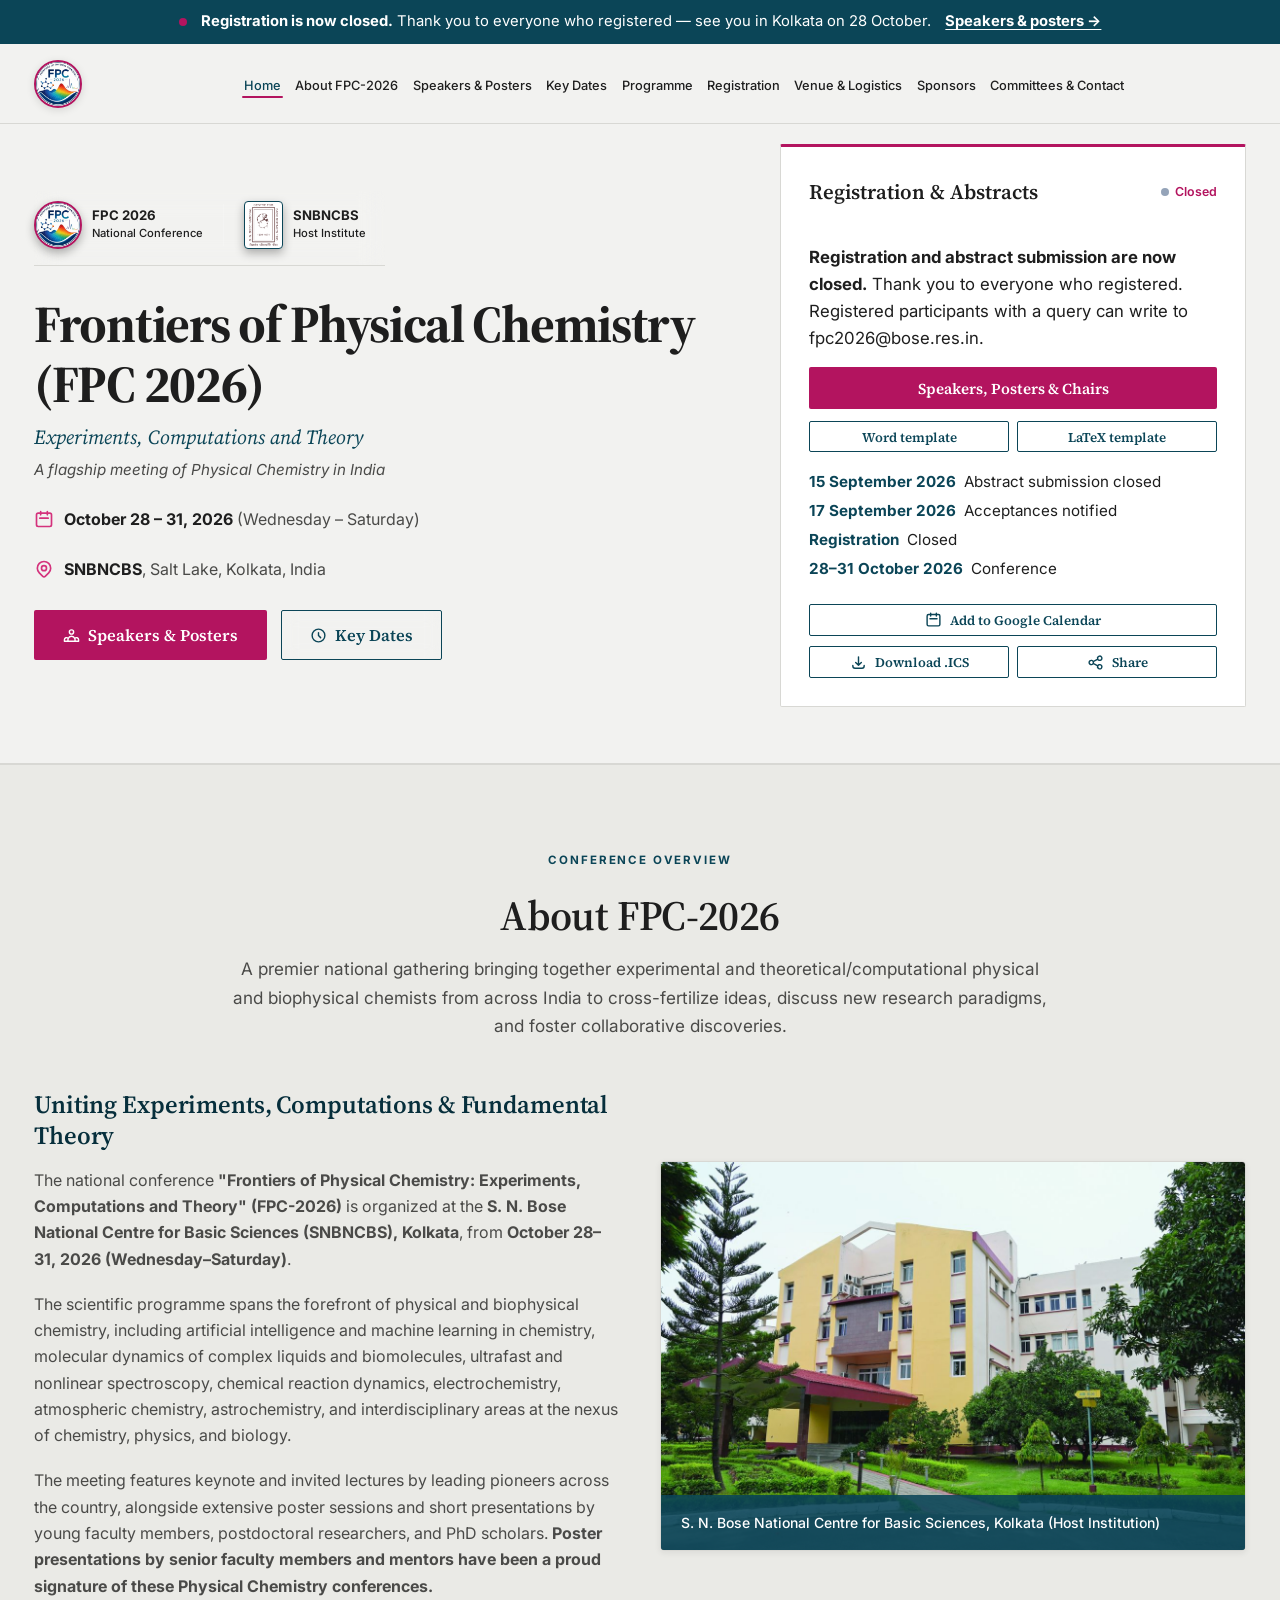
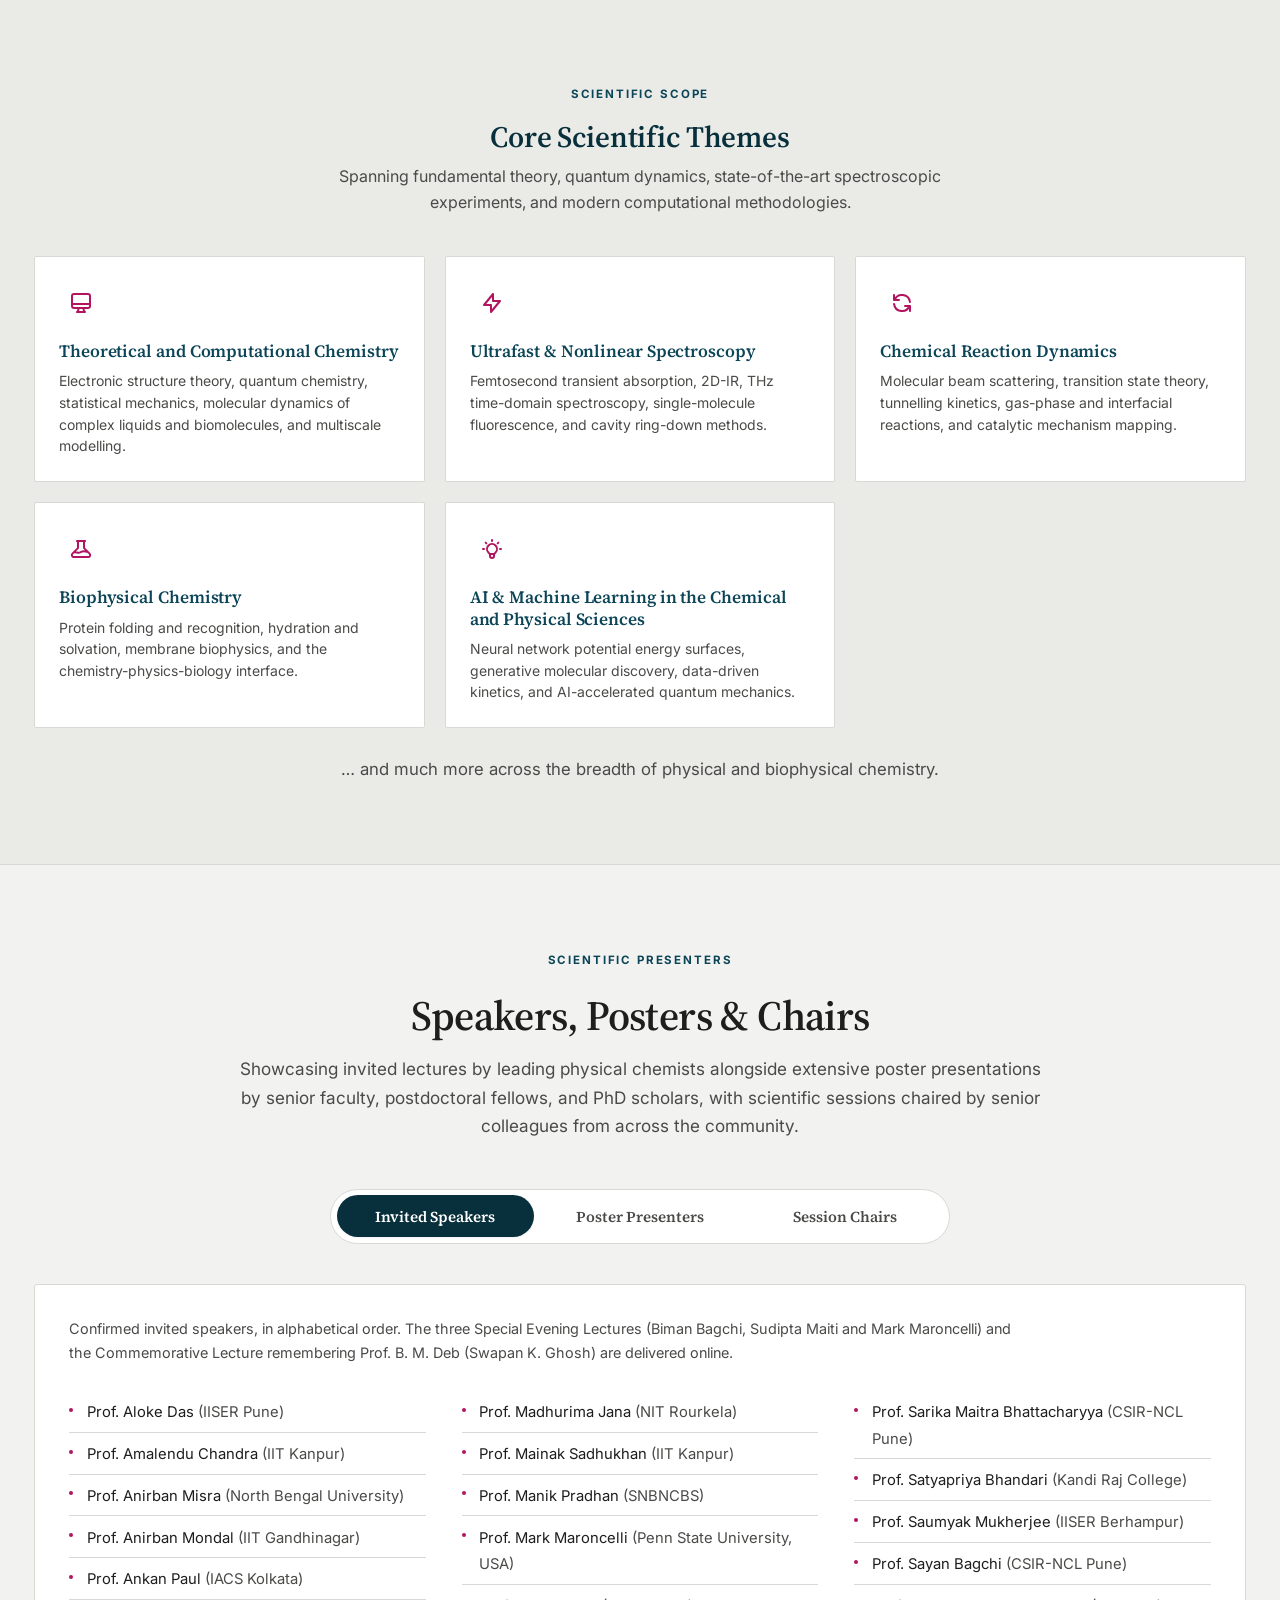
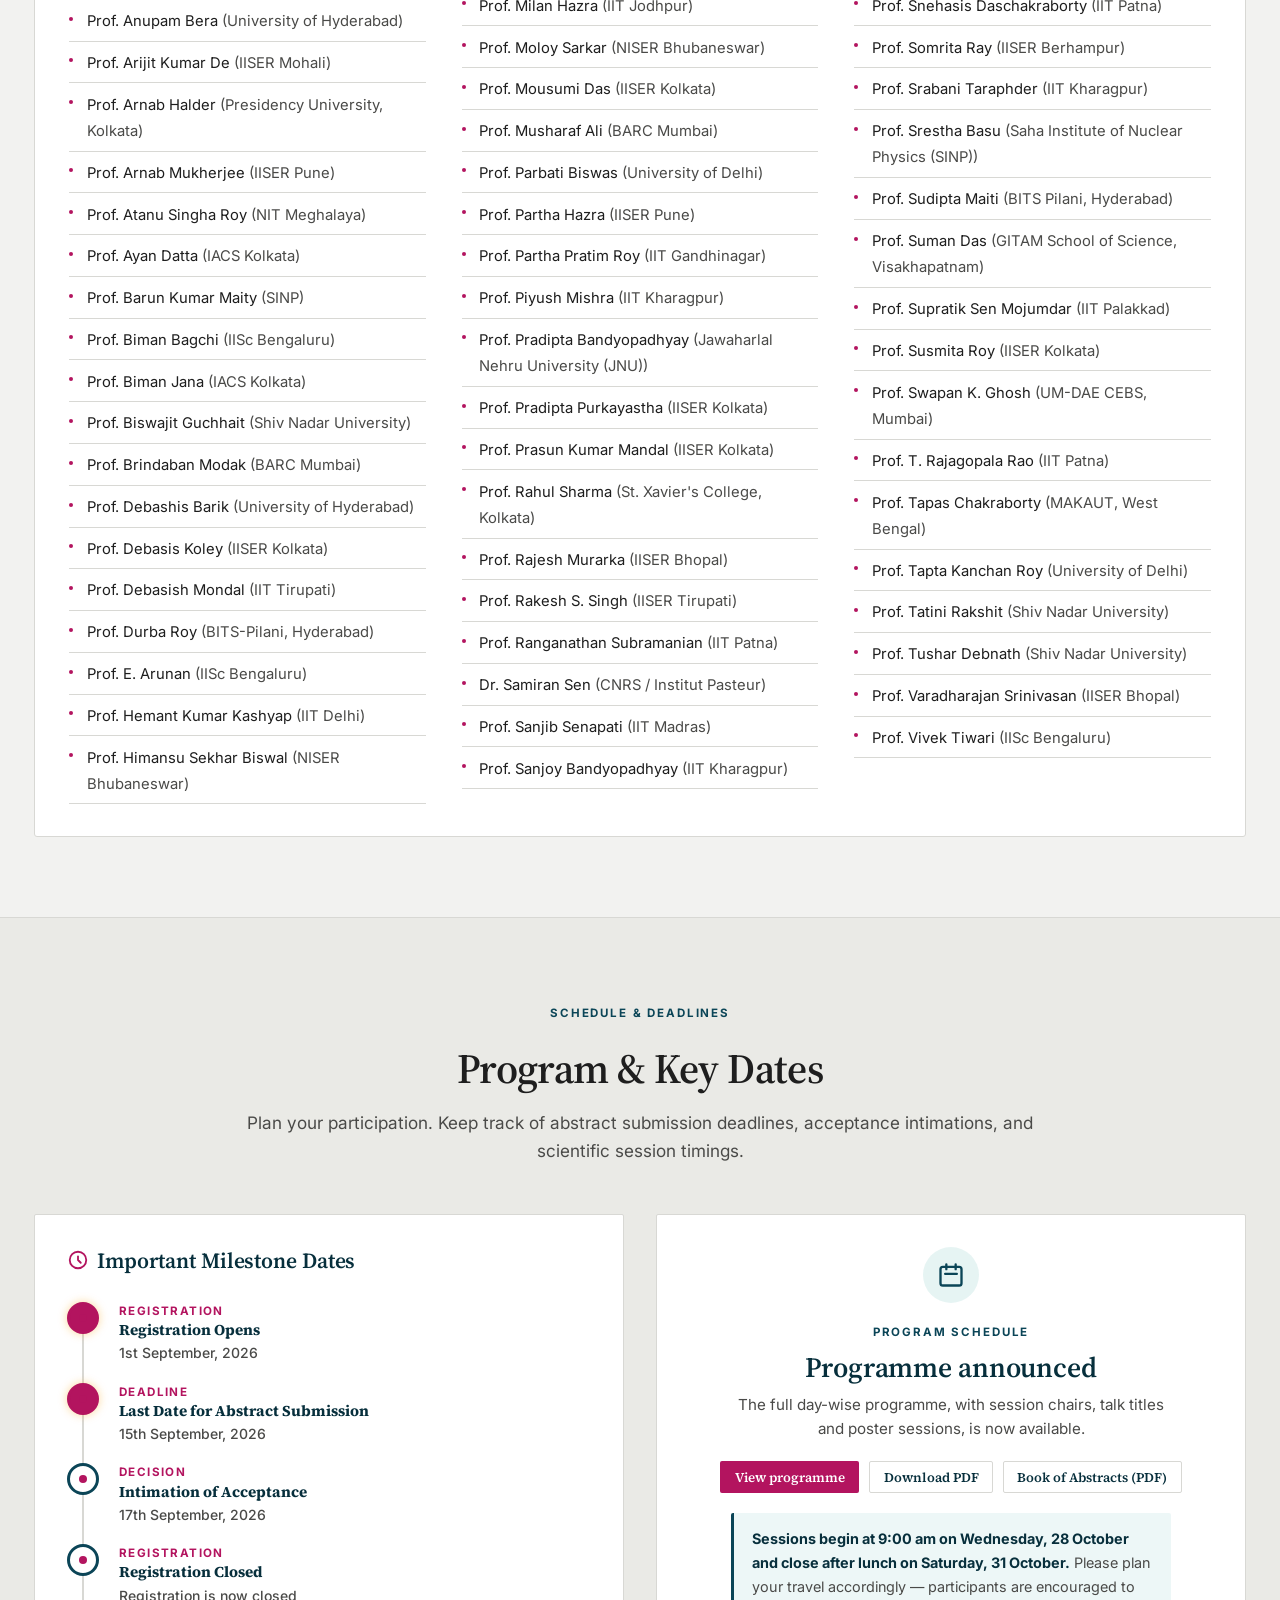
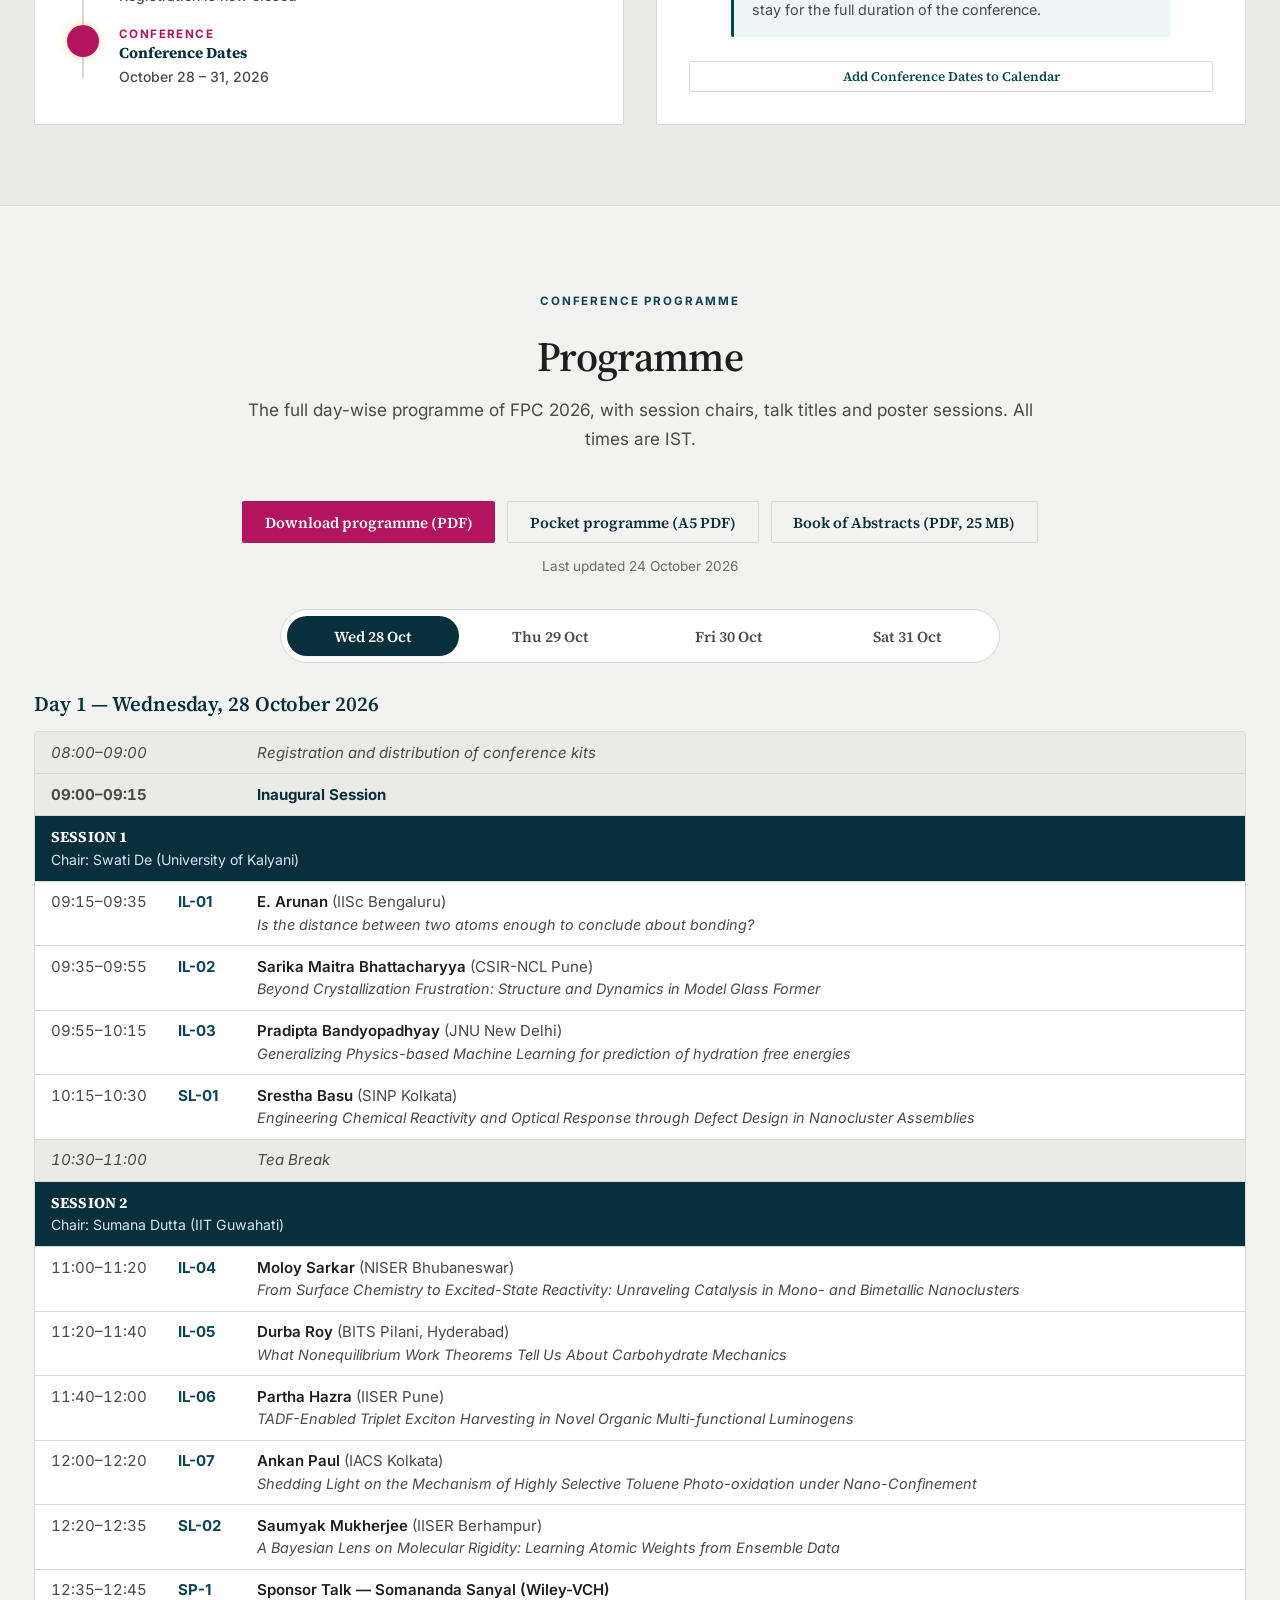
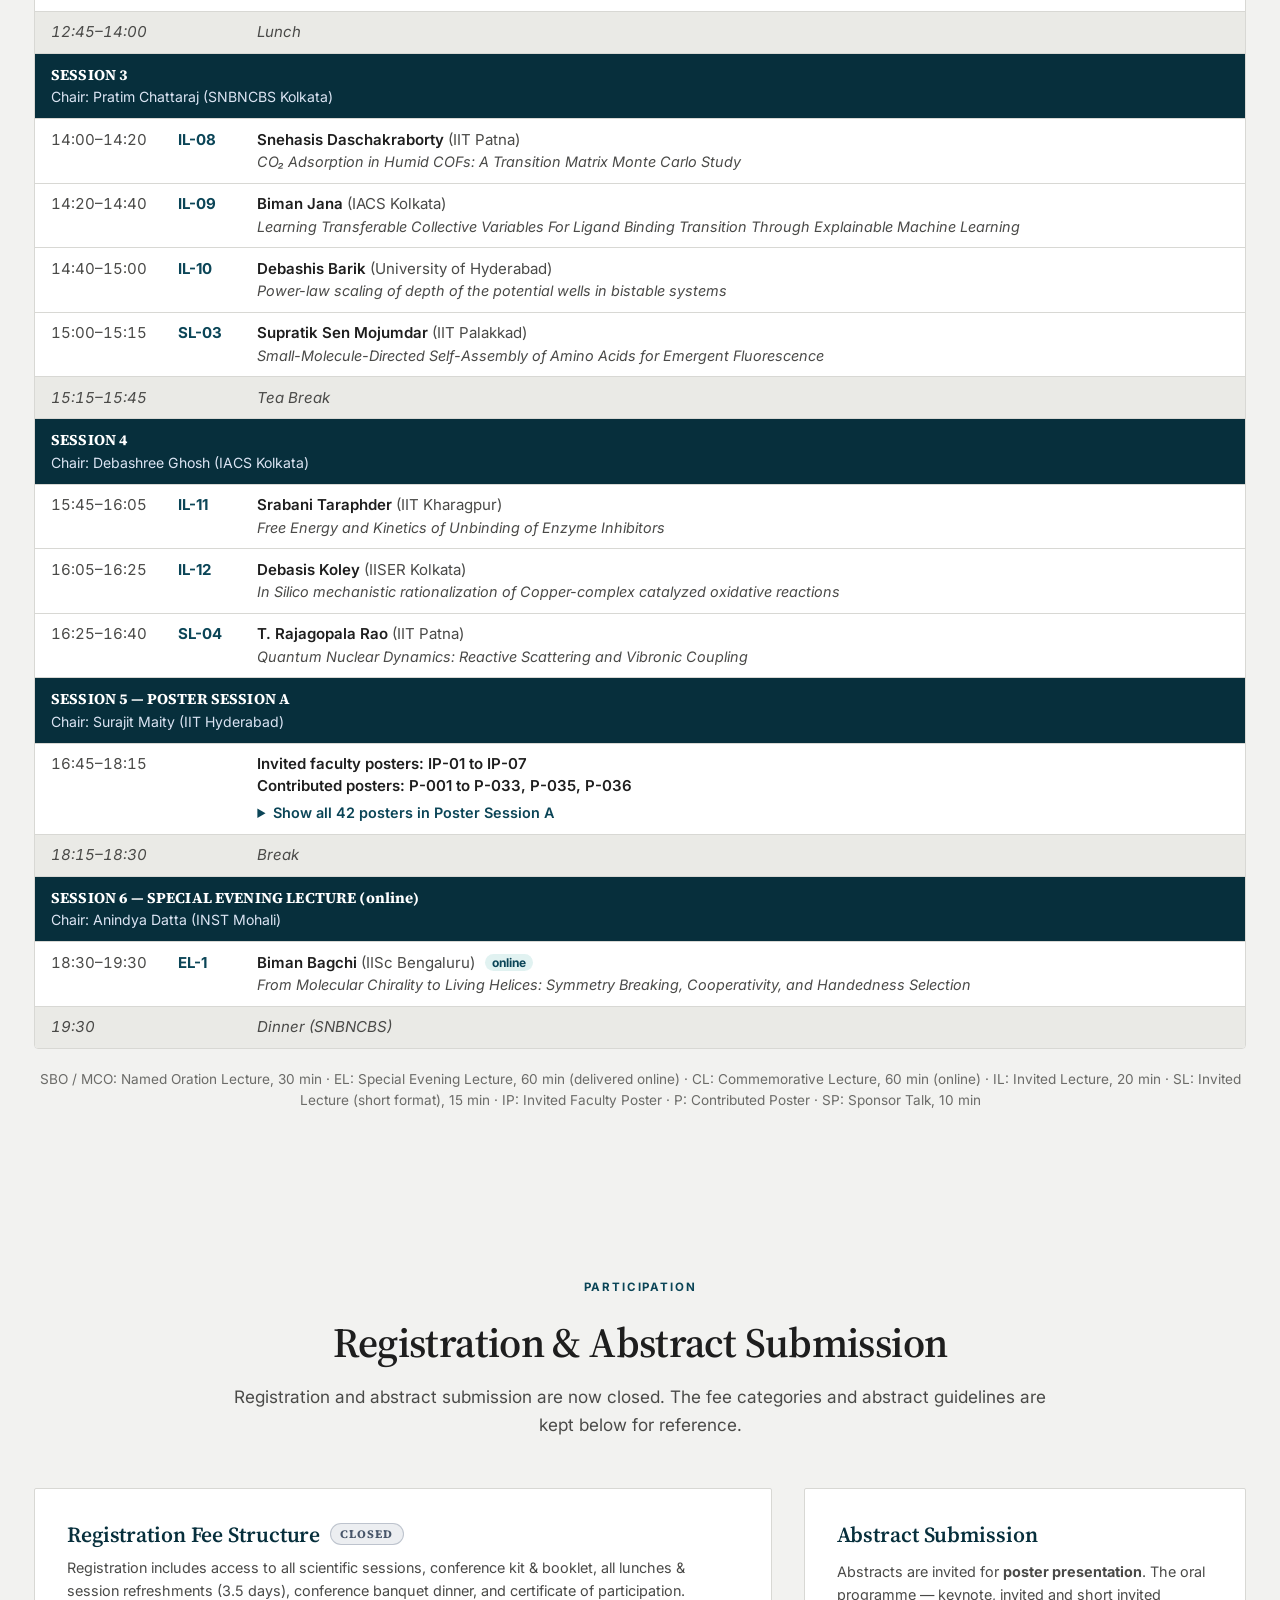
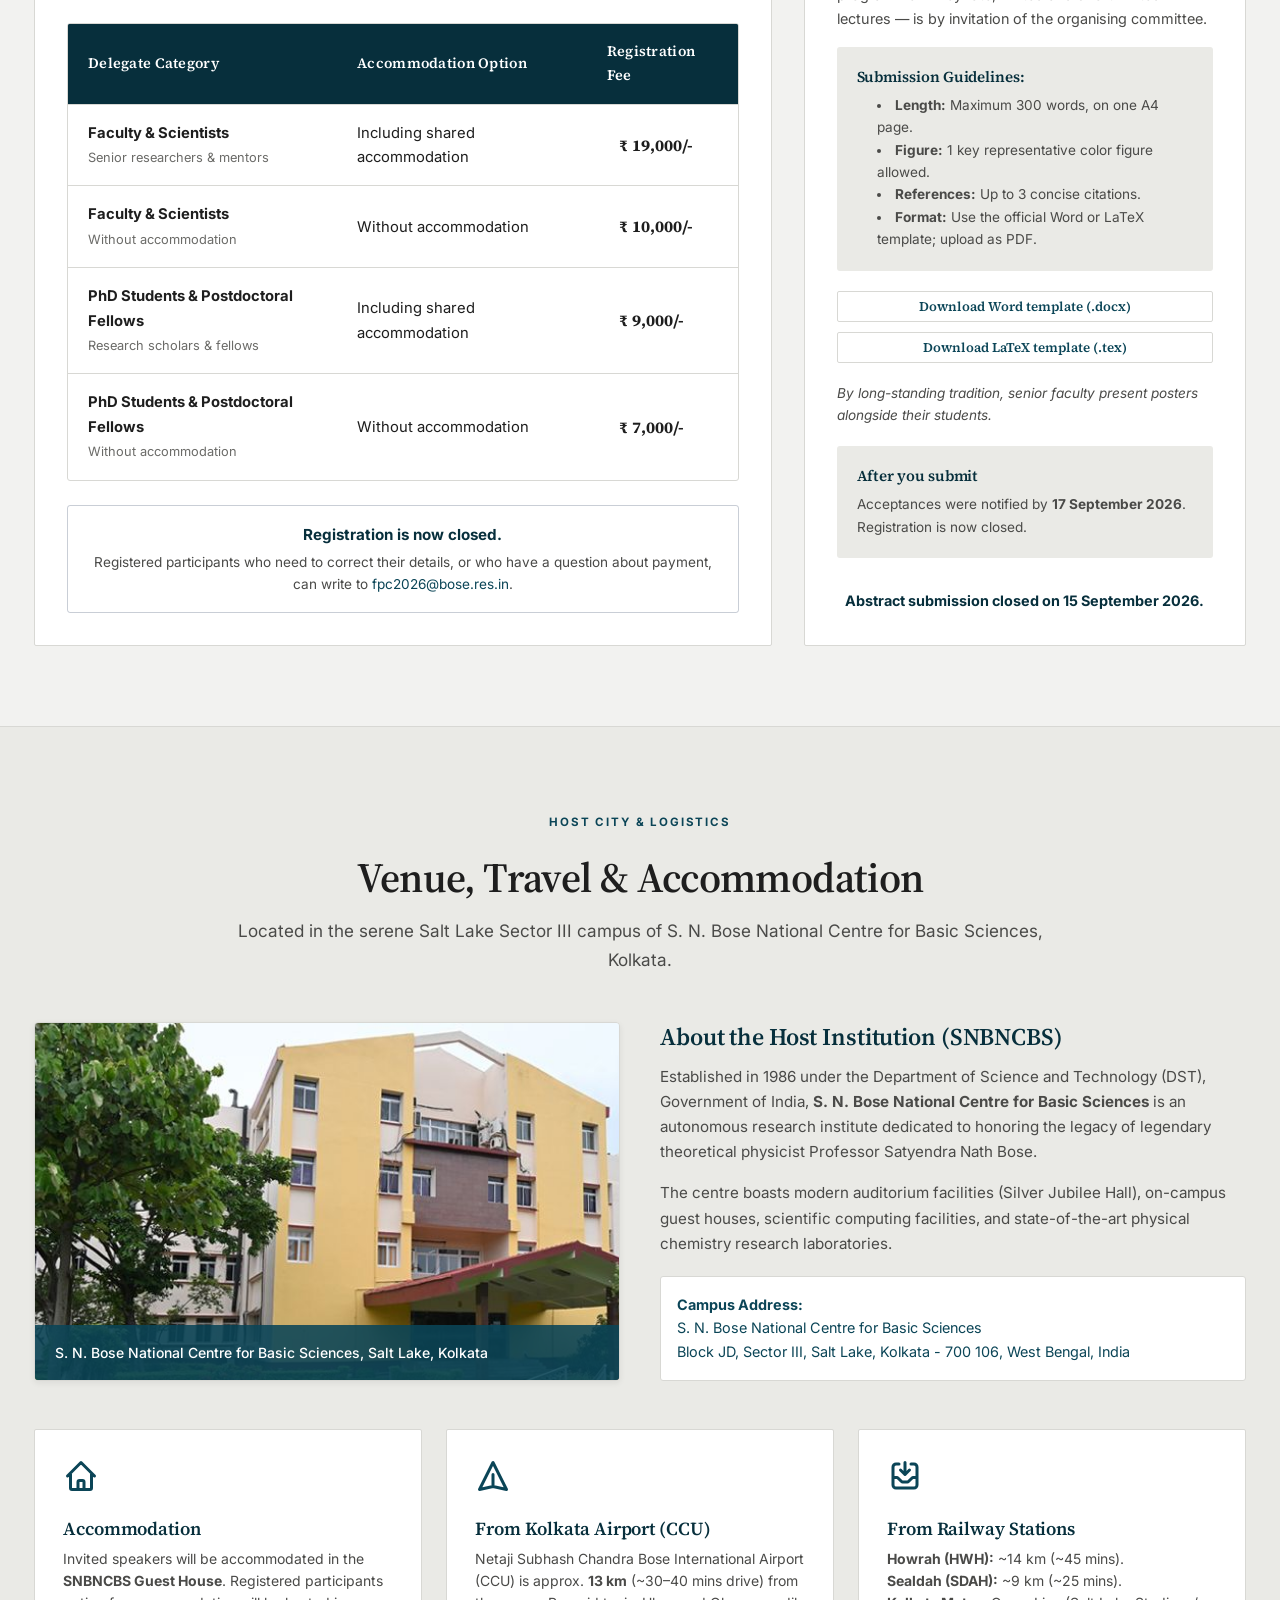
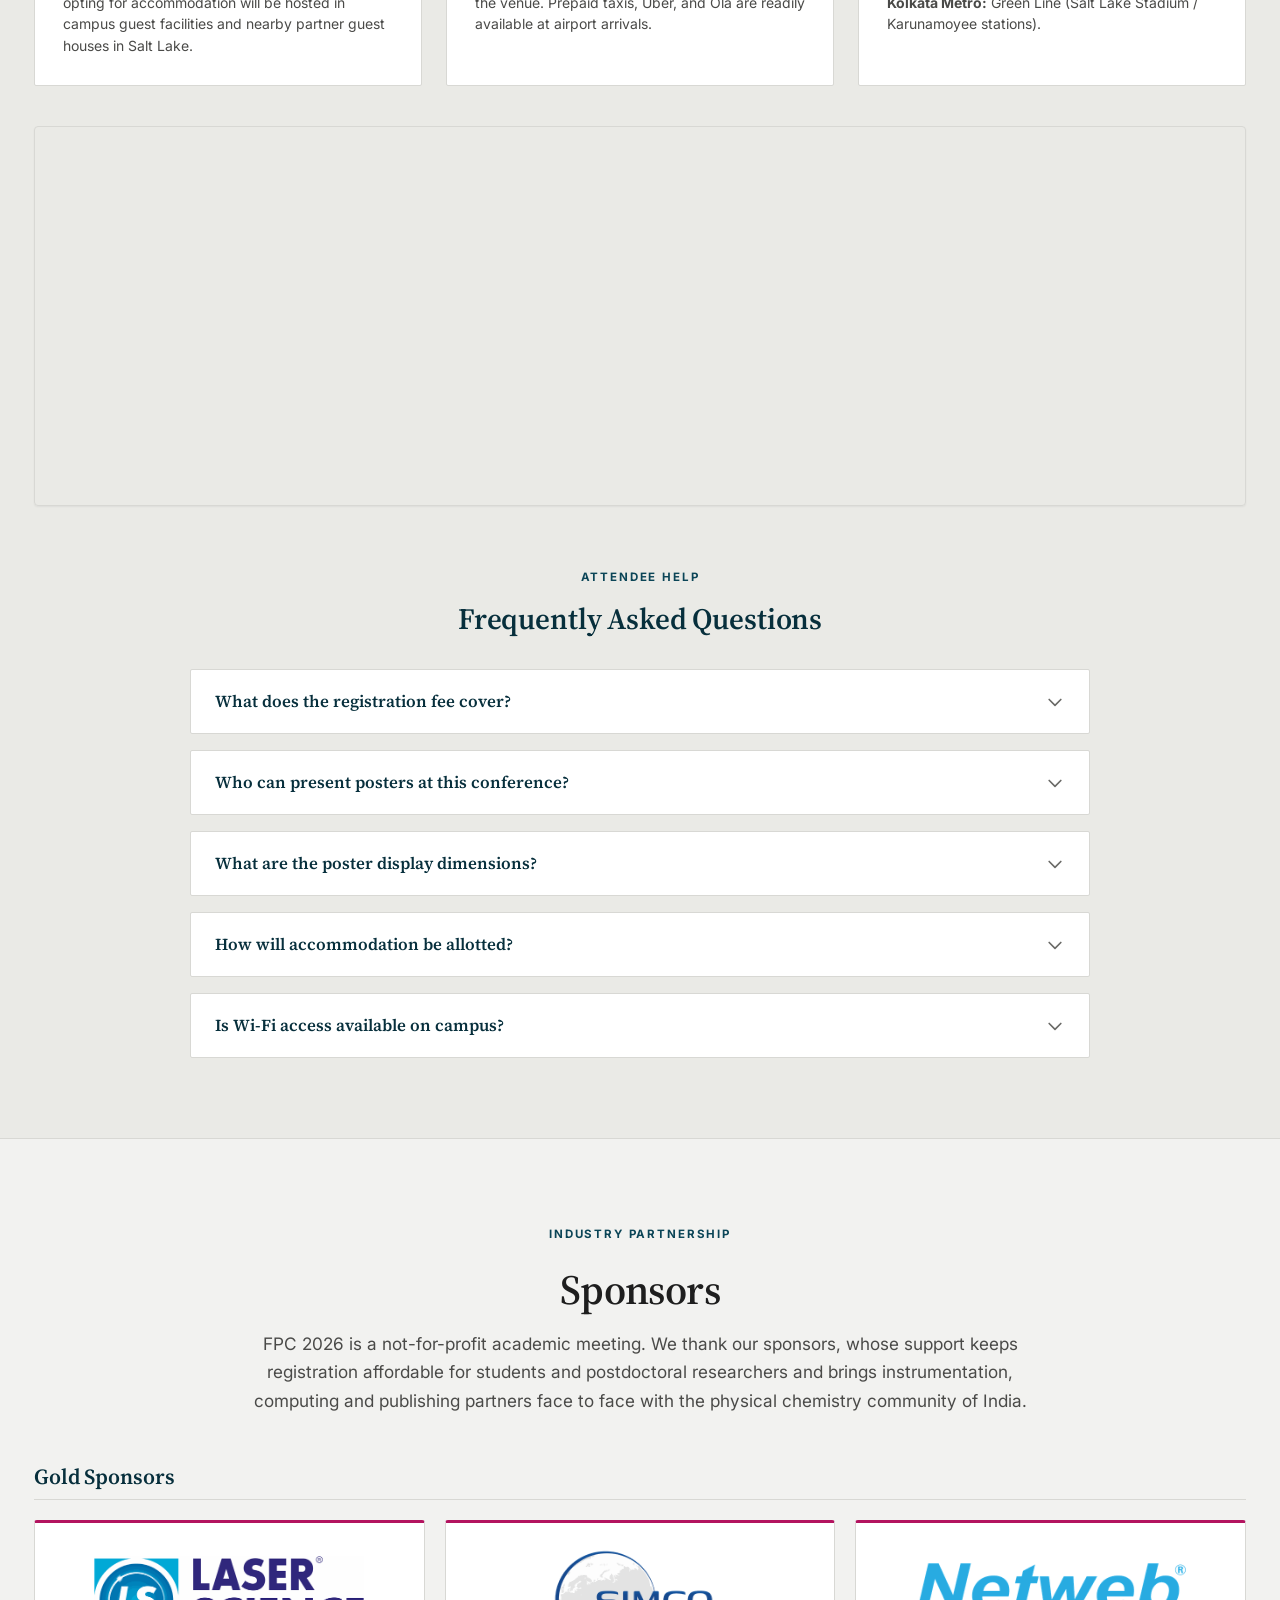
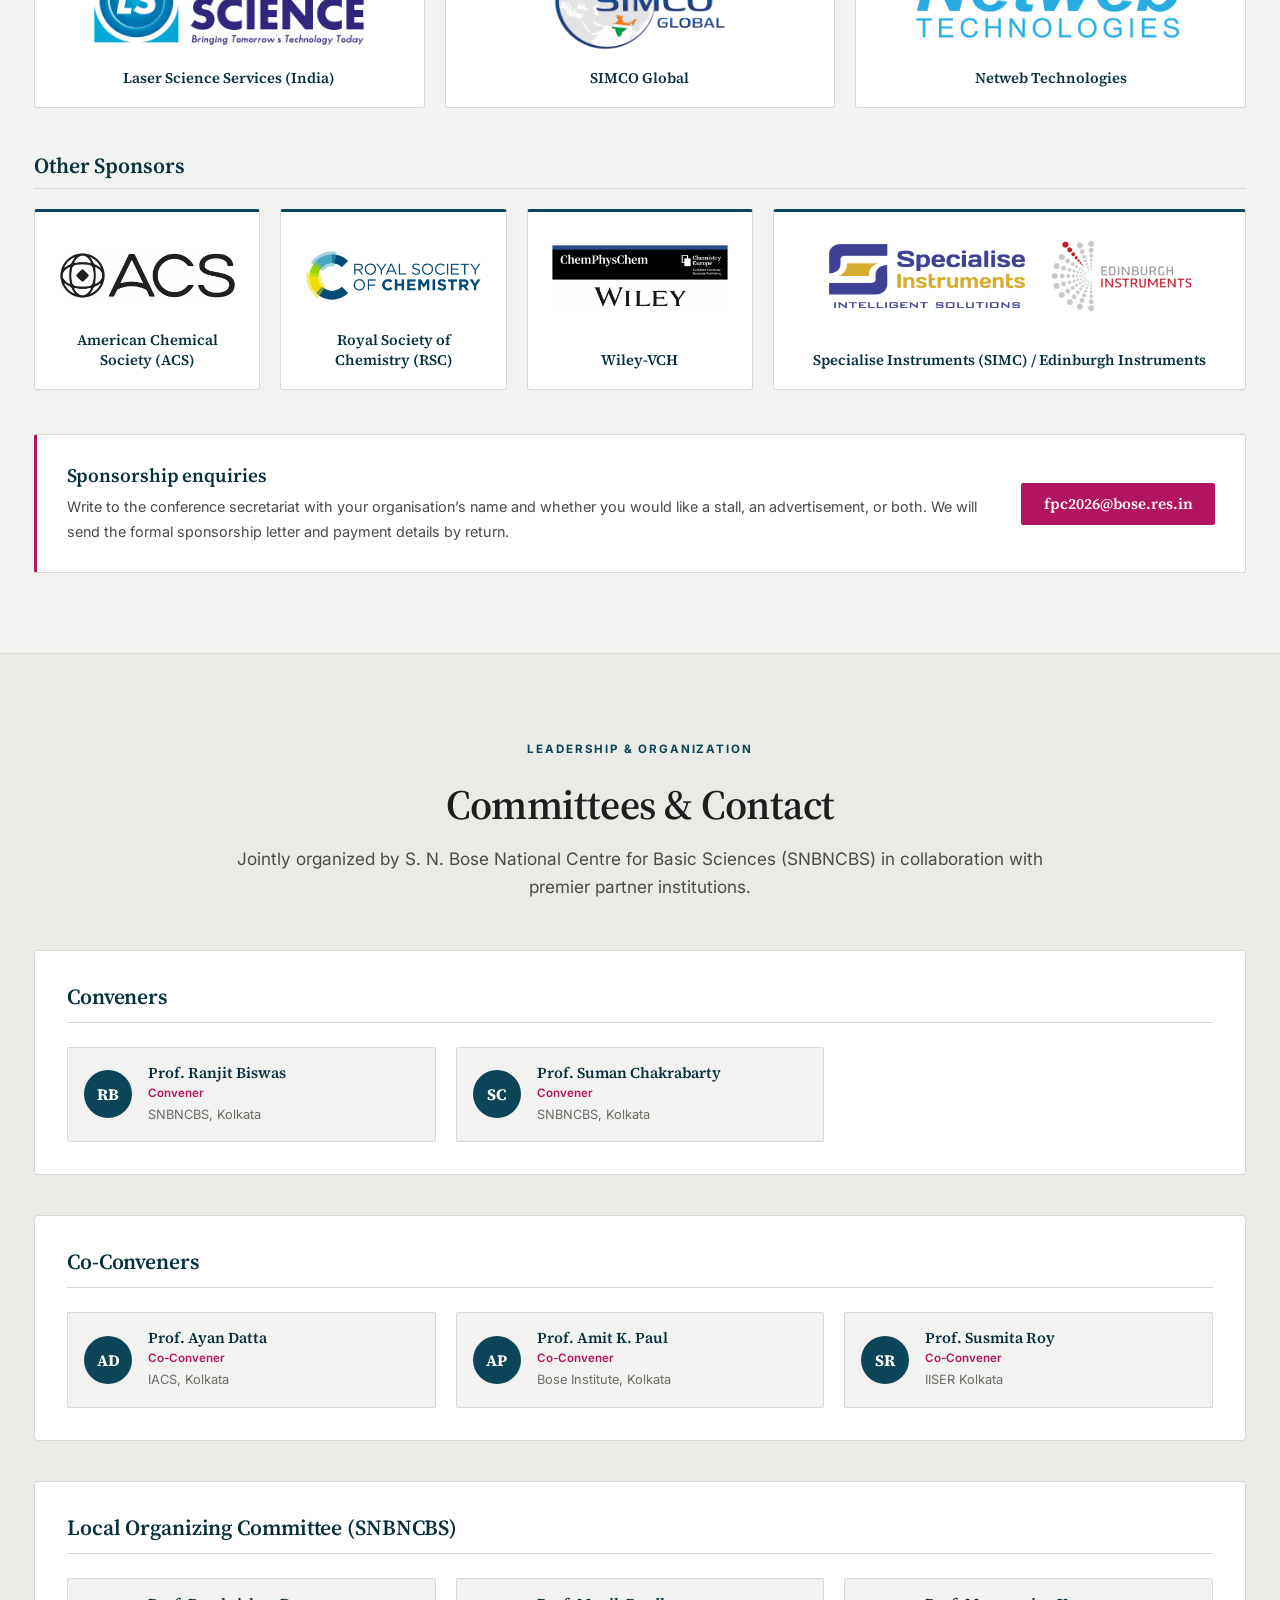
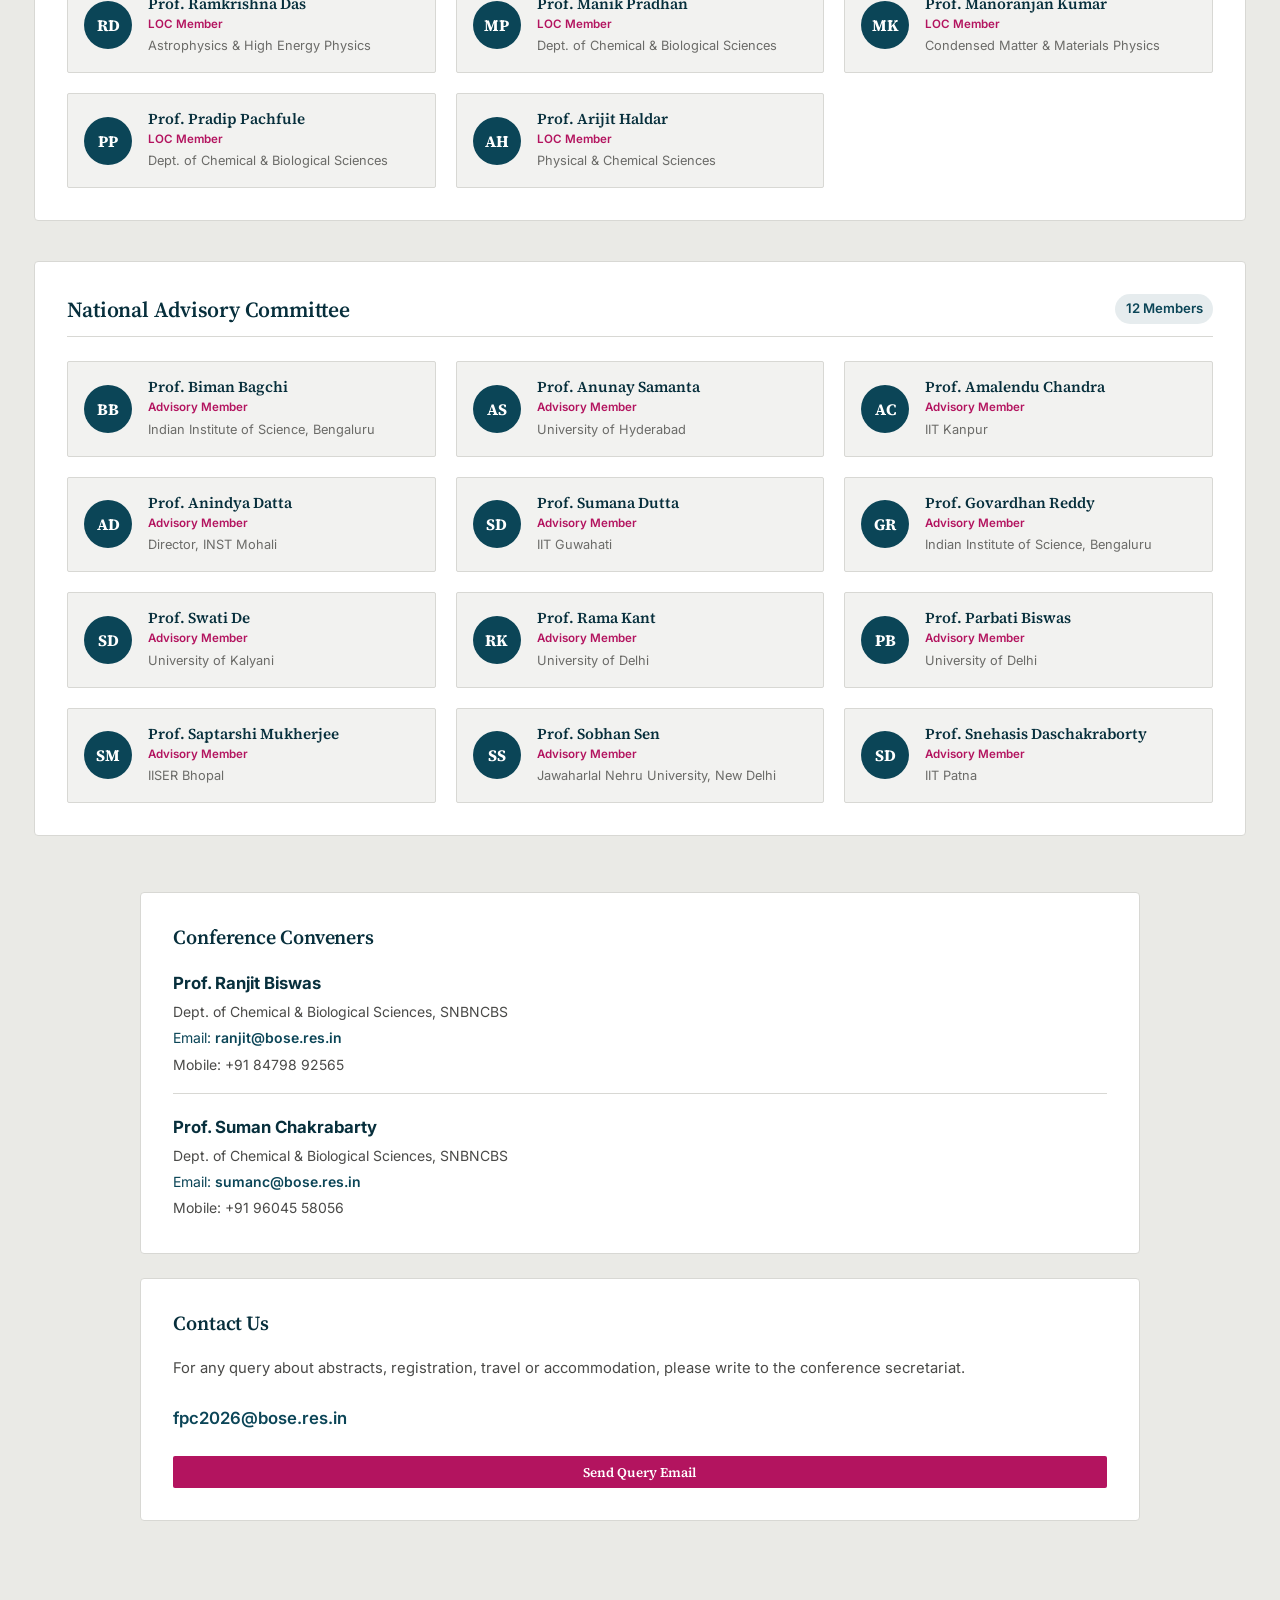
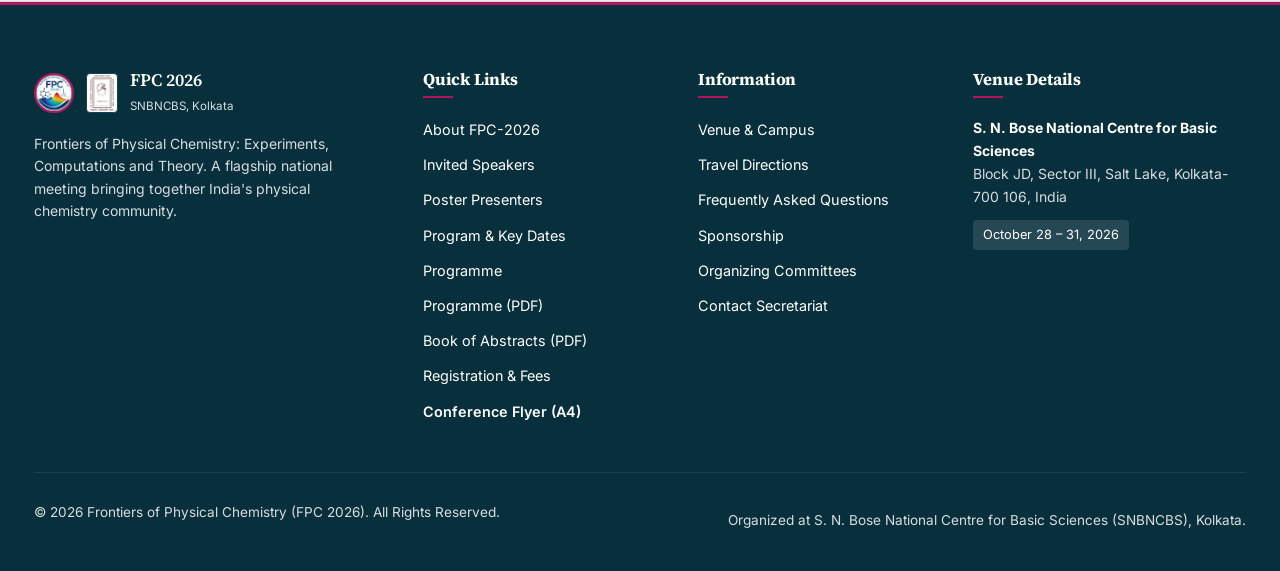
==== commit 6c80f090: "Add Book of Abstracts (rev1, 25 Oct) to downloads; links in programme card, schedule and footer Co-A" ====
--- a/index.html
+++ b/index.html
@@ -656,6 +656,7 @@
           <div style="display: flex; flex-wrap: wrap; gap: 0.6rem; justify-content: center; margin-bottom: 1.25rem;">
             <a href="#schedule" class="btn btn-gold btn-sm">View programme</a>
             <a href="./downloads/FPC2026_Programme.pdf" class="btn btn-outline-dark btn-sm" download>Download PDF</a>
+            <a href="./downloads/FPC2026_Book_of_Abstracts.pdf" class="btn btn-outline-dark btn-sm" target="_blank" rel="noopener">Book of Abstracts (PDF)</a>
           </div>
           <p class="program-timing-note">
             <strong>Sessions begin at 9:00&nbsp;am on Wednesday, 28&nbsp;October and close after lunch
@@ -685,7 +686,8 @@
       <div class="schedule-download">
         <a href="./downloads/FPC2026_Programme.pdf" class="btn btn-gold" download>Download programme (PDF)</a>
         <a href="./downloads/FPC2026_Pocket_Programme.pdf" class="btn btn-outline-dark" download>Pocket programme (A5 PDF)</a>
-        <span class="schedule-updated">Last updated 22 October 2026</span>
+        <a href="./downloads/FPC2026_Book_of_Abstracts.pdf" class="btn btn-outline-dark" target="_blank" rel="noopener">Book of Abstracts (PDF, 25&nbsp;MB)</a>
+        <span class="schedule-updated">Last updated 24 October 2026</span>
       </div>
       <div class="schedule-tabs-nav" role="tablist" aria-label="Conference days">
         <button class="schedule-tab-btn active" type="button" role="tab" id="tab-btn-day1" aria-selected="true" aria-controls="sched-day1" data-tab="sched-day1">Wed 28 Oct</button>
@@ -1678,6 +1680,7 @@
             <li><a href="#program">Program & Key Dates</a></li>
             <li><a href="#schedule">Programme</a></li>
             <li><a href="./downloads/FPC2026_Programme.pdf" download>Programme (PDF)</a></li>
+            <li><a href="./downloads/FPC2026_Book_of_Abstracts.pdf" target="_blank" rel="noopener">Book of Abstracts (PDF)</a></li>
             <li><a href="#registration">Registration & Fees</a></li>
             <li><a href="./flyer.html" target="_blank" rel="noopener noreferrer" style="color: var(--accent-gold-light); font-weight: 600;">Conference Flyer (A4)</a></li>
           </ul>
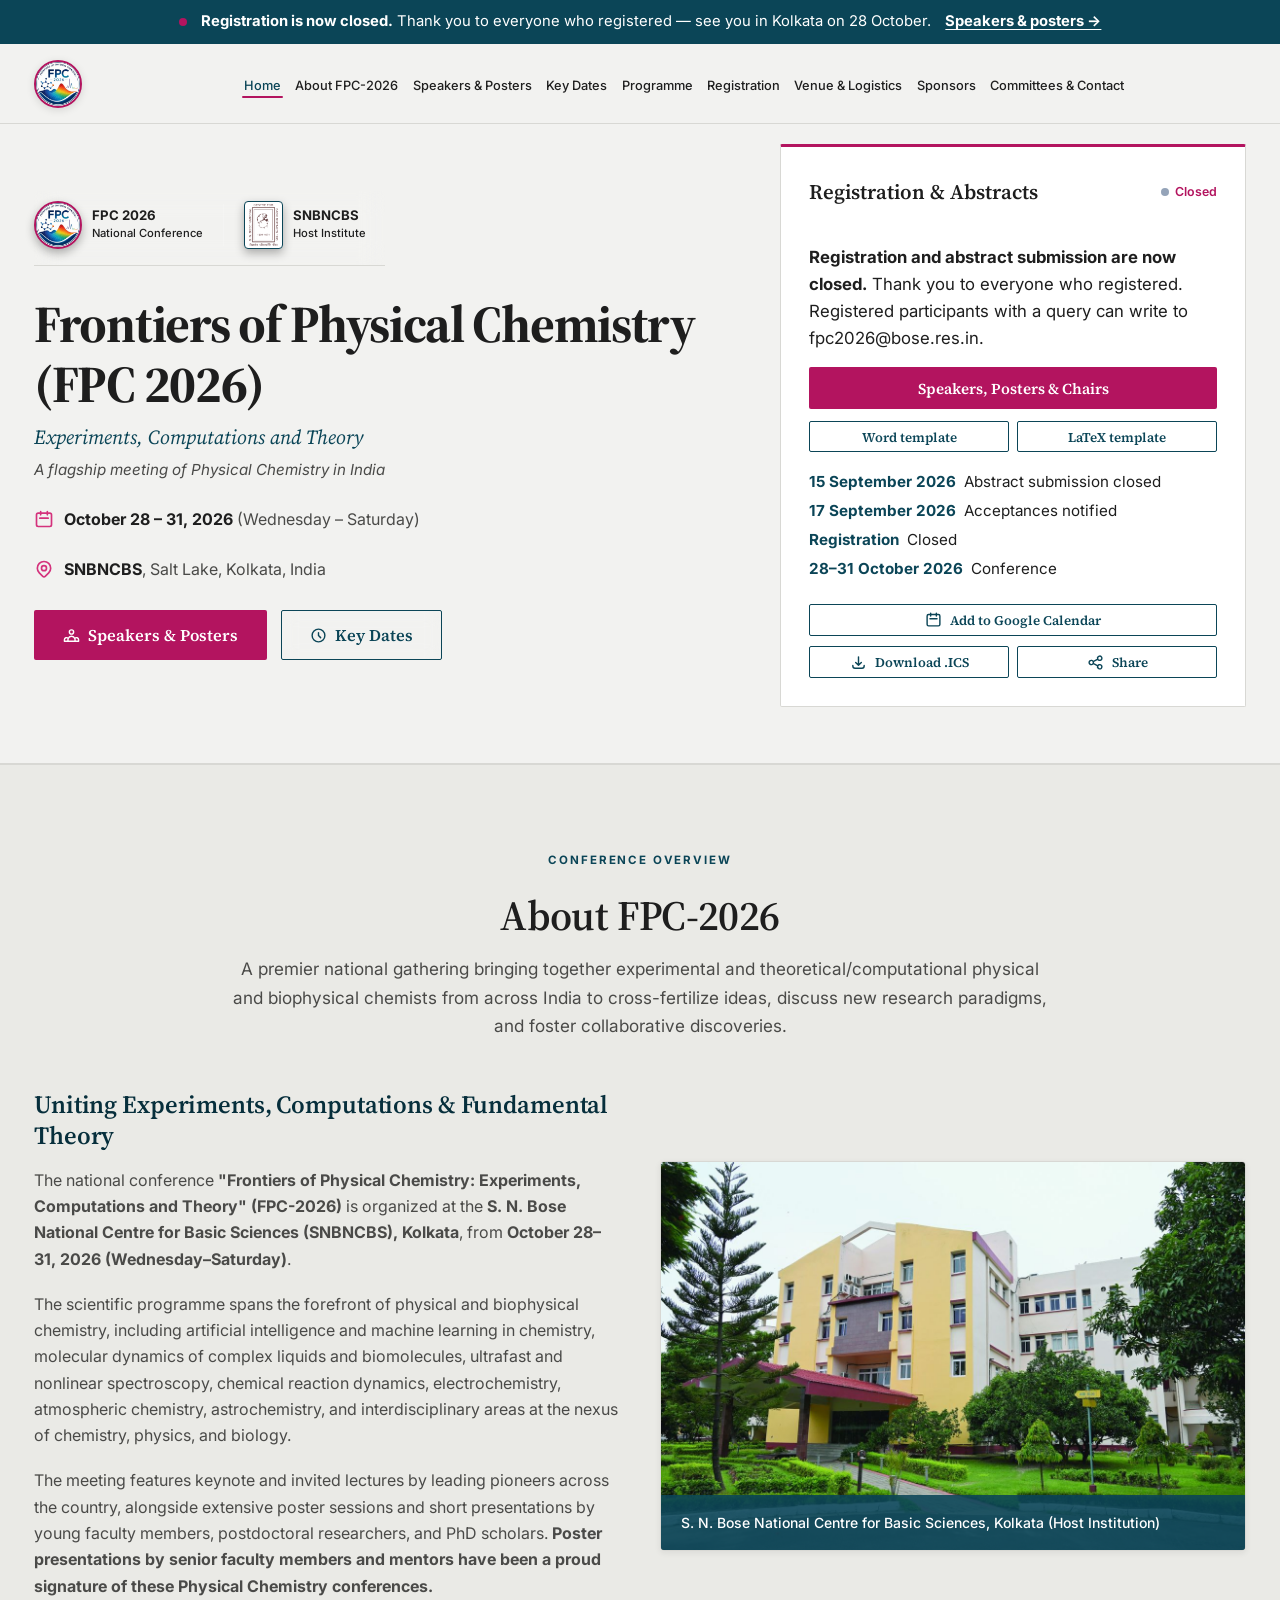
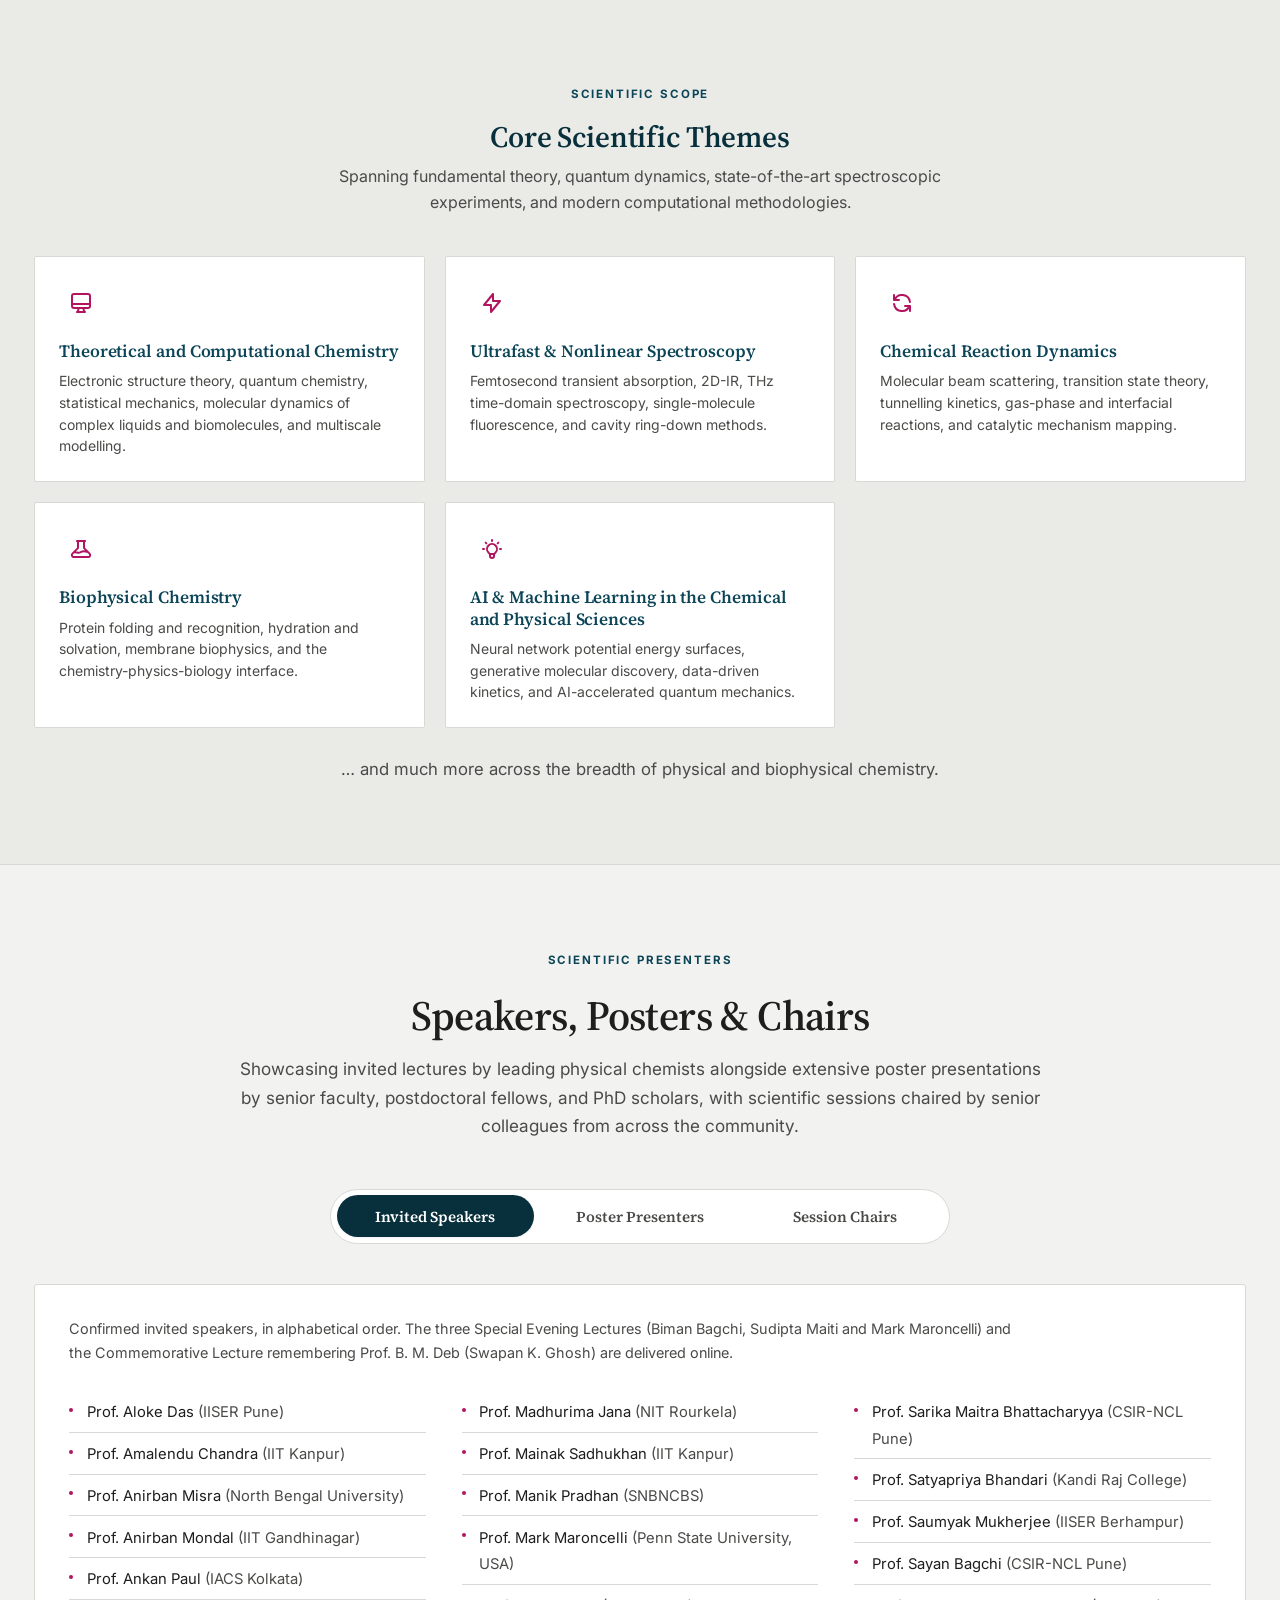
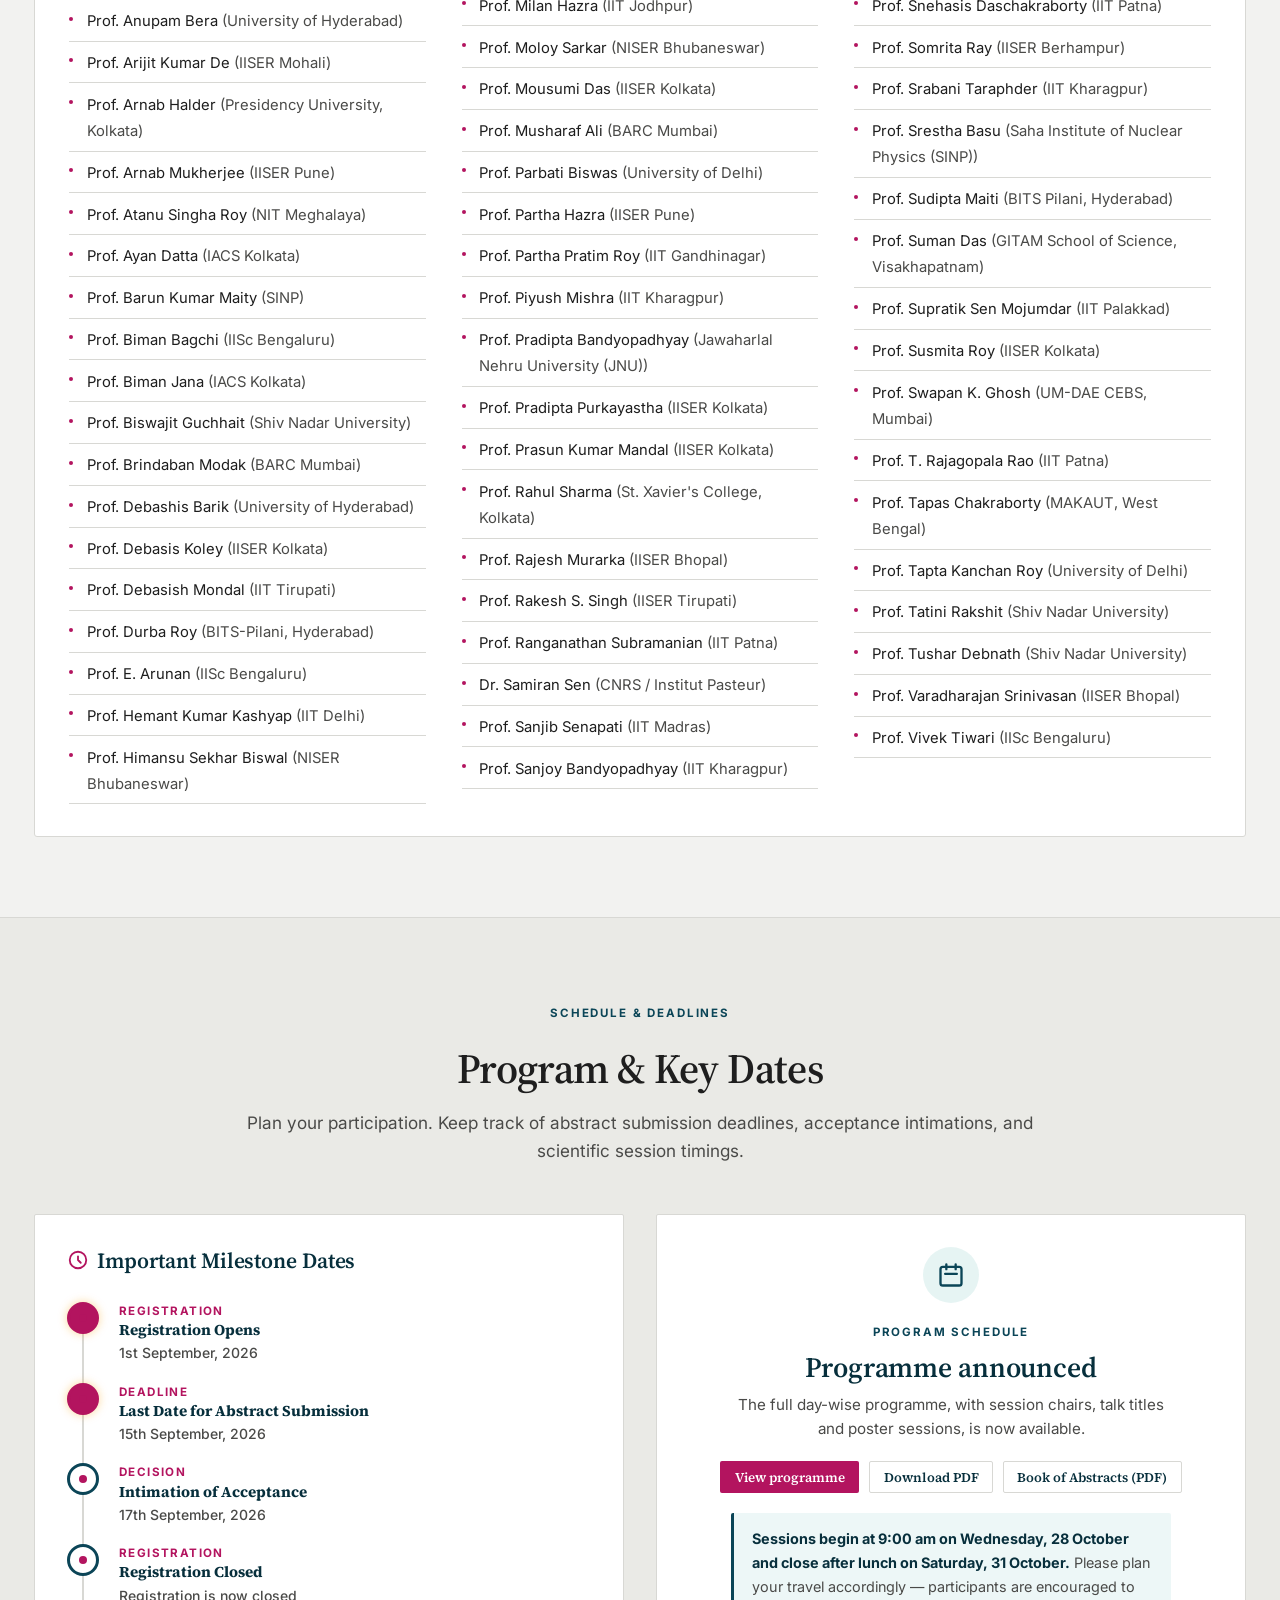
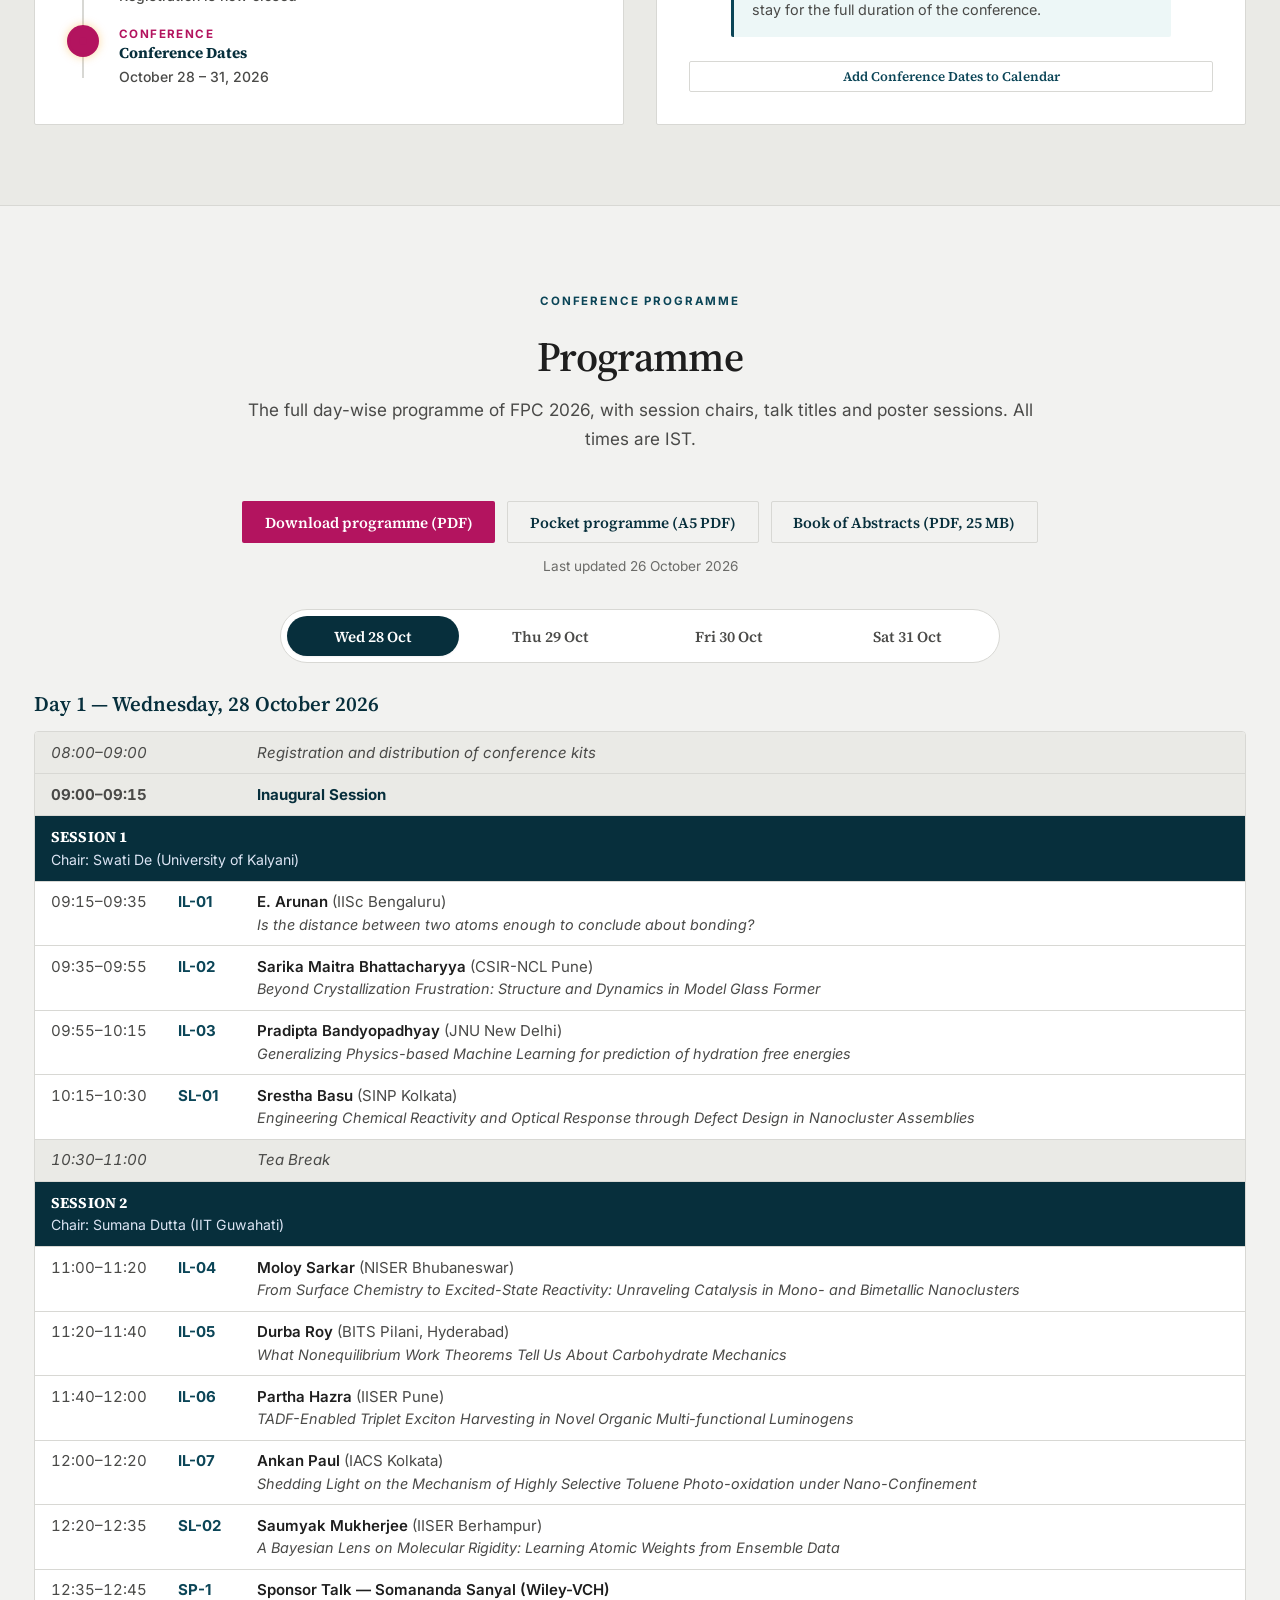
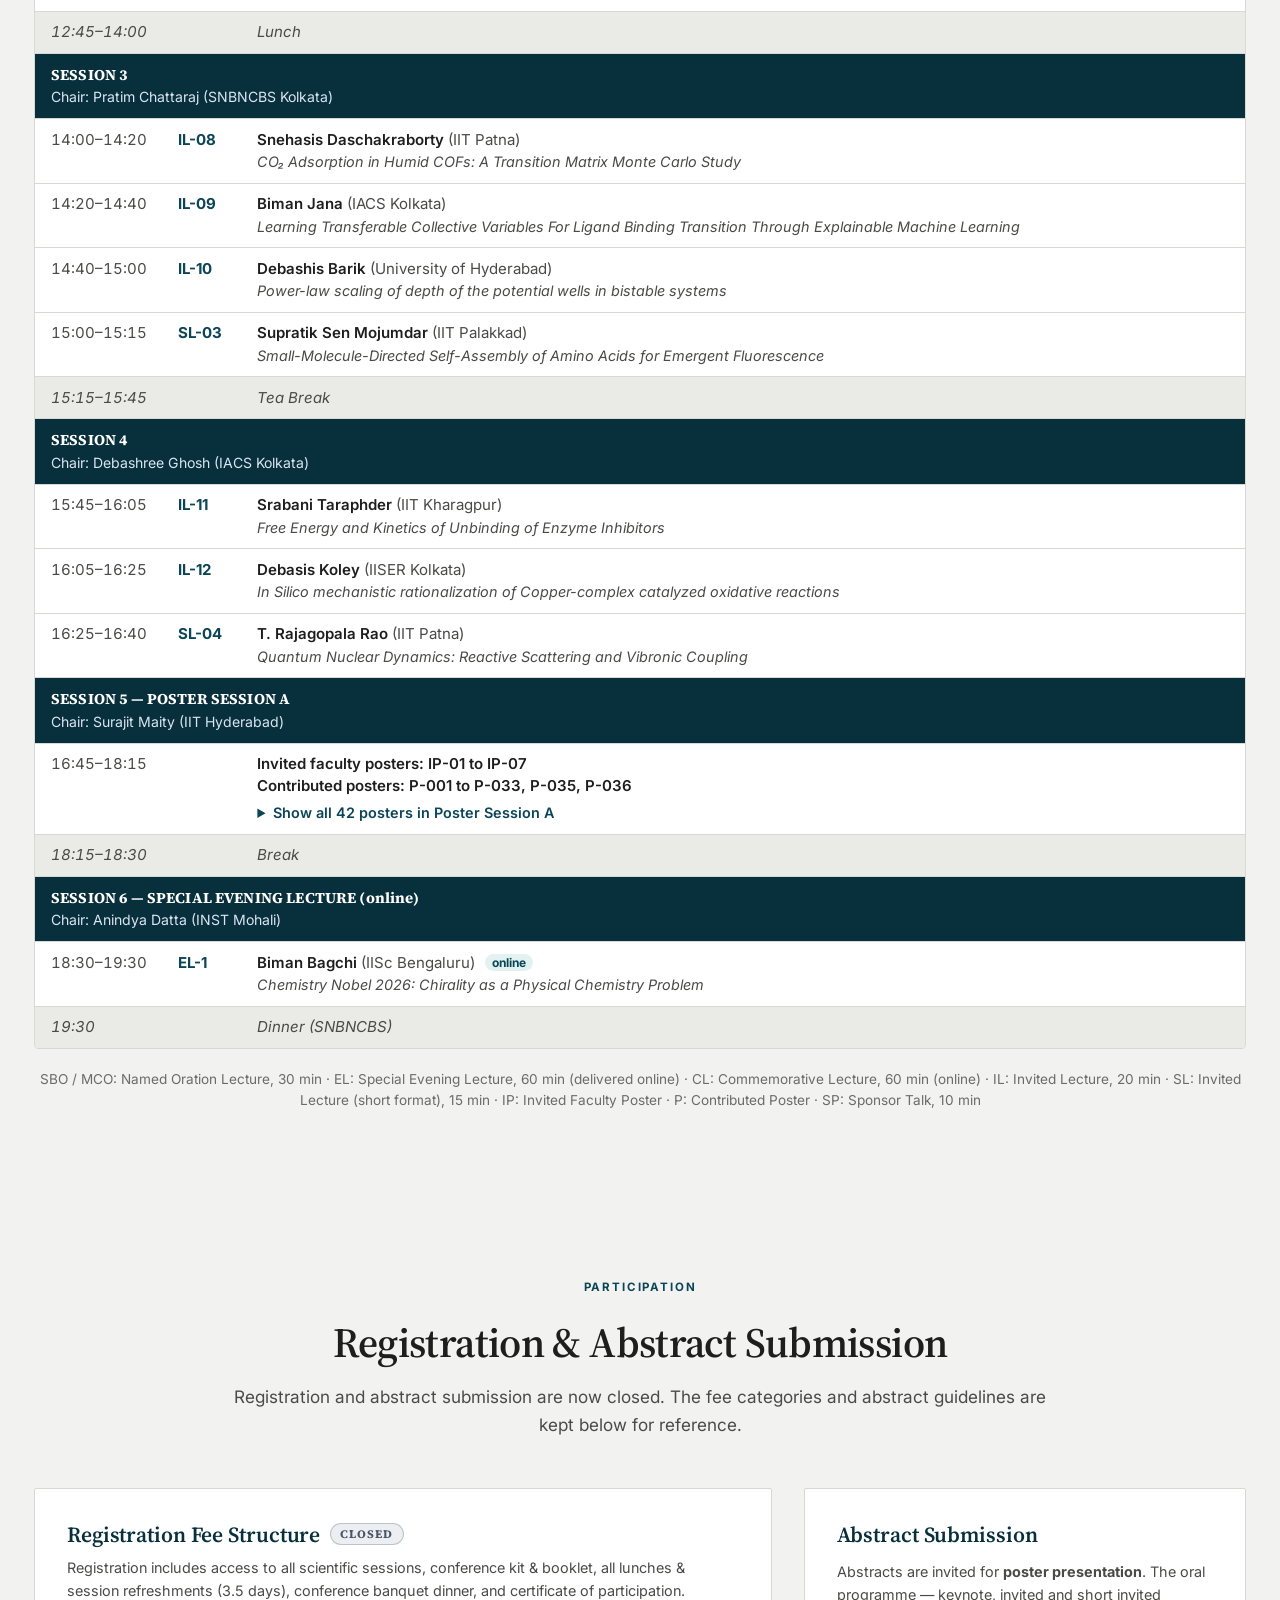
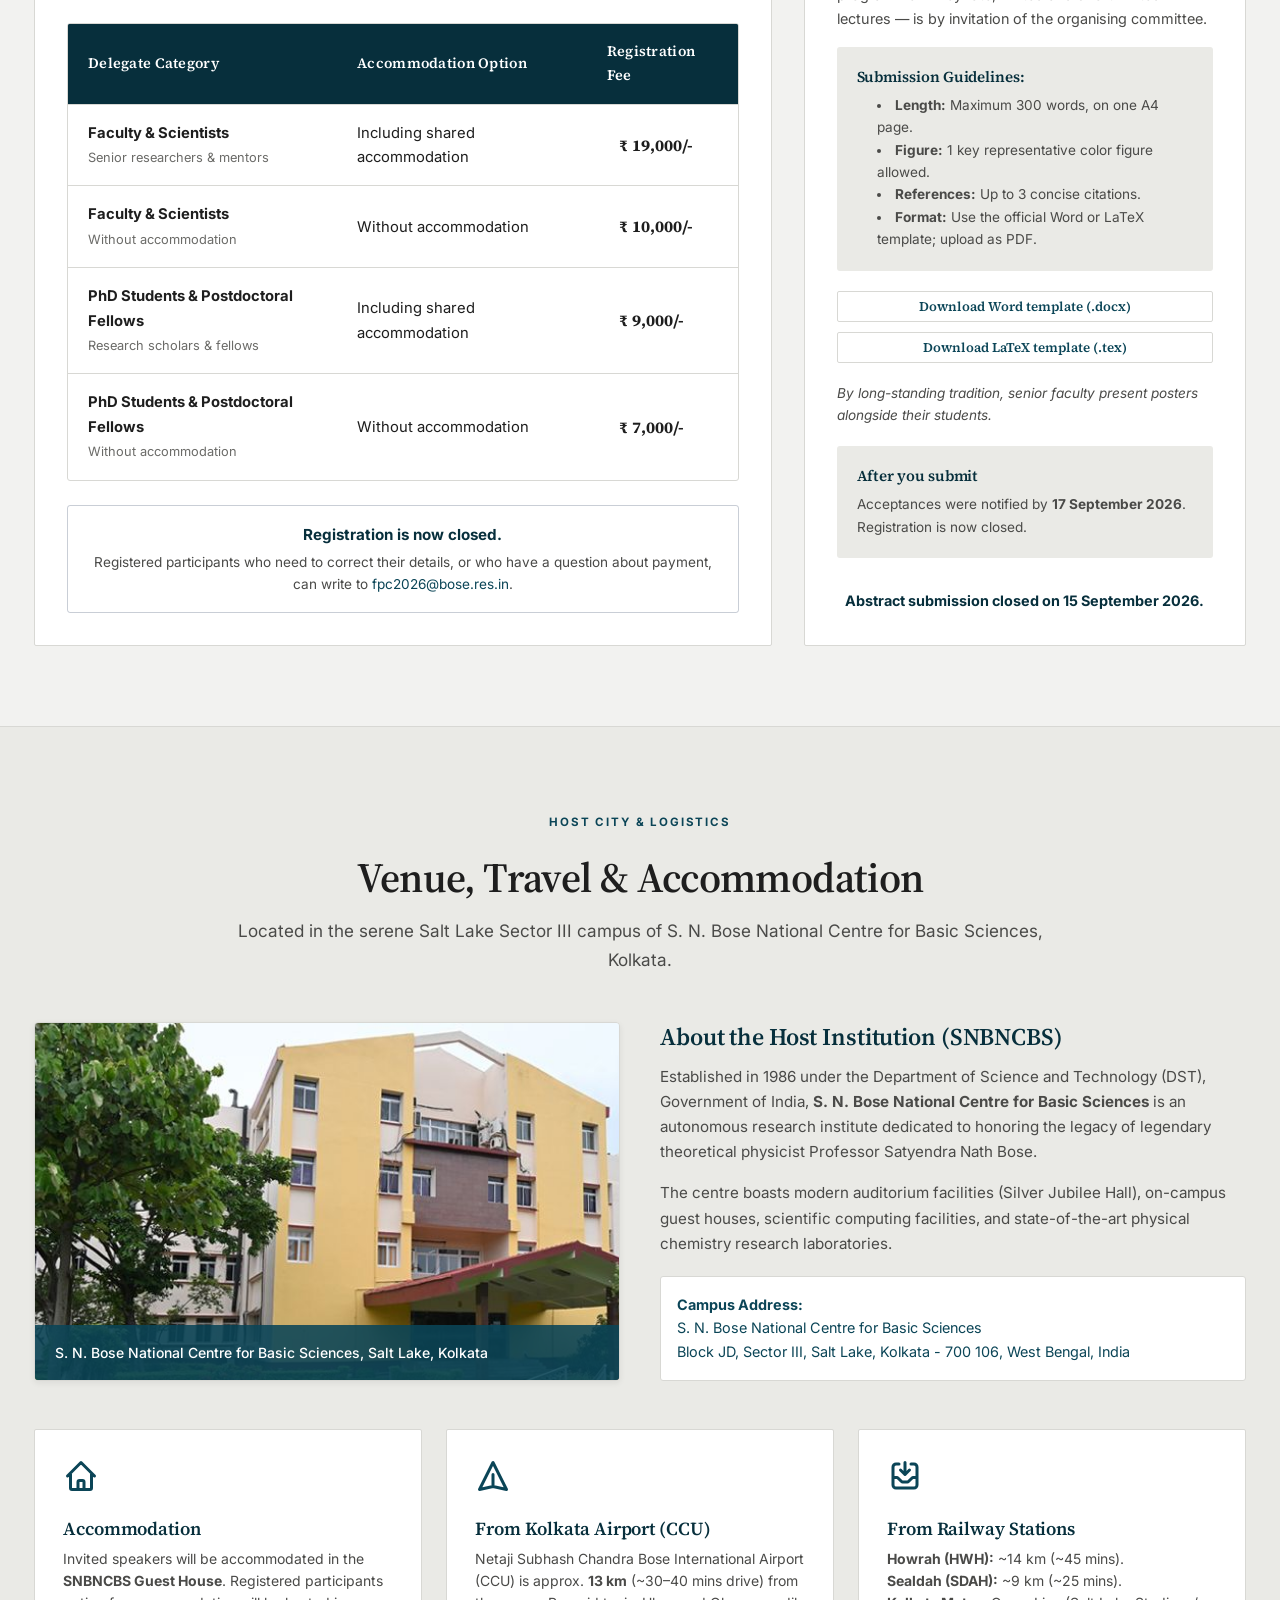
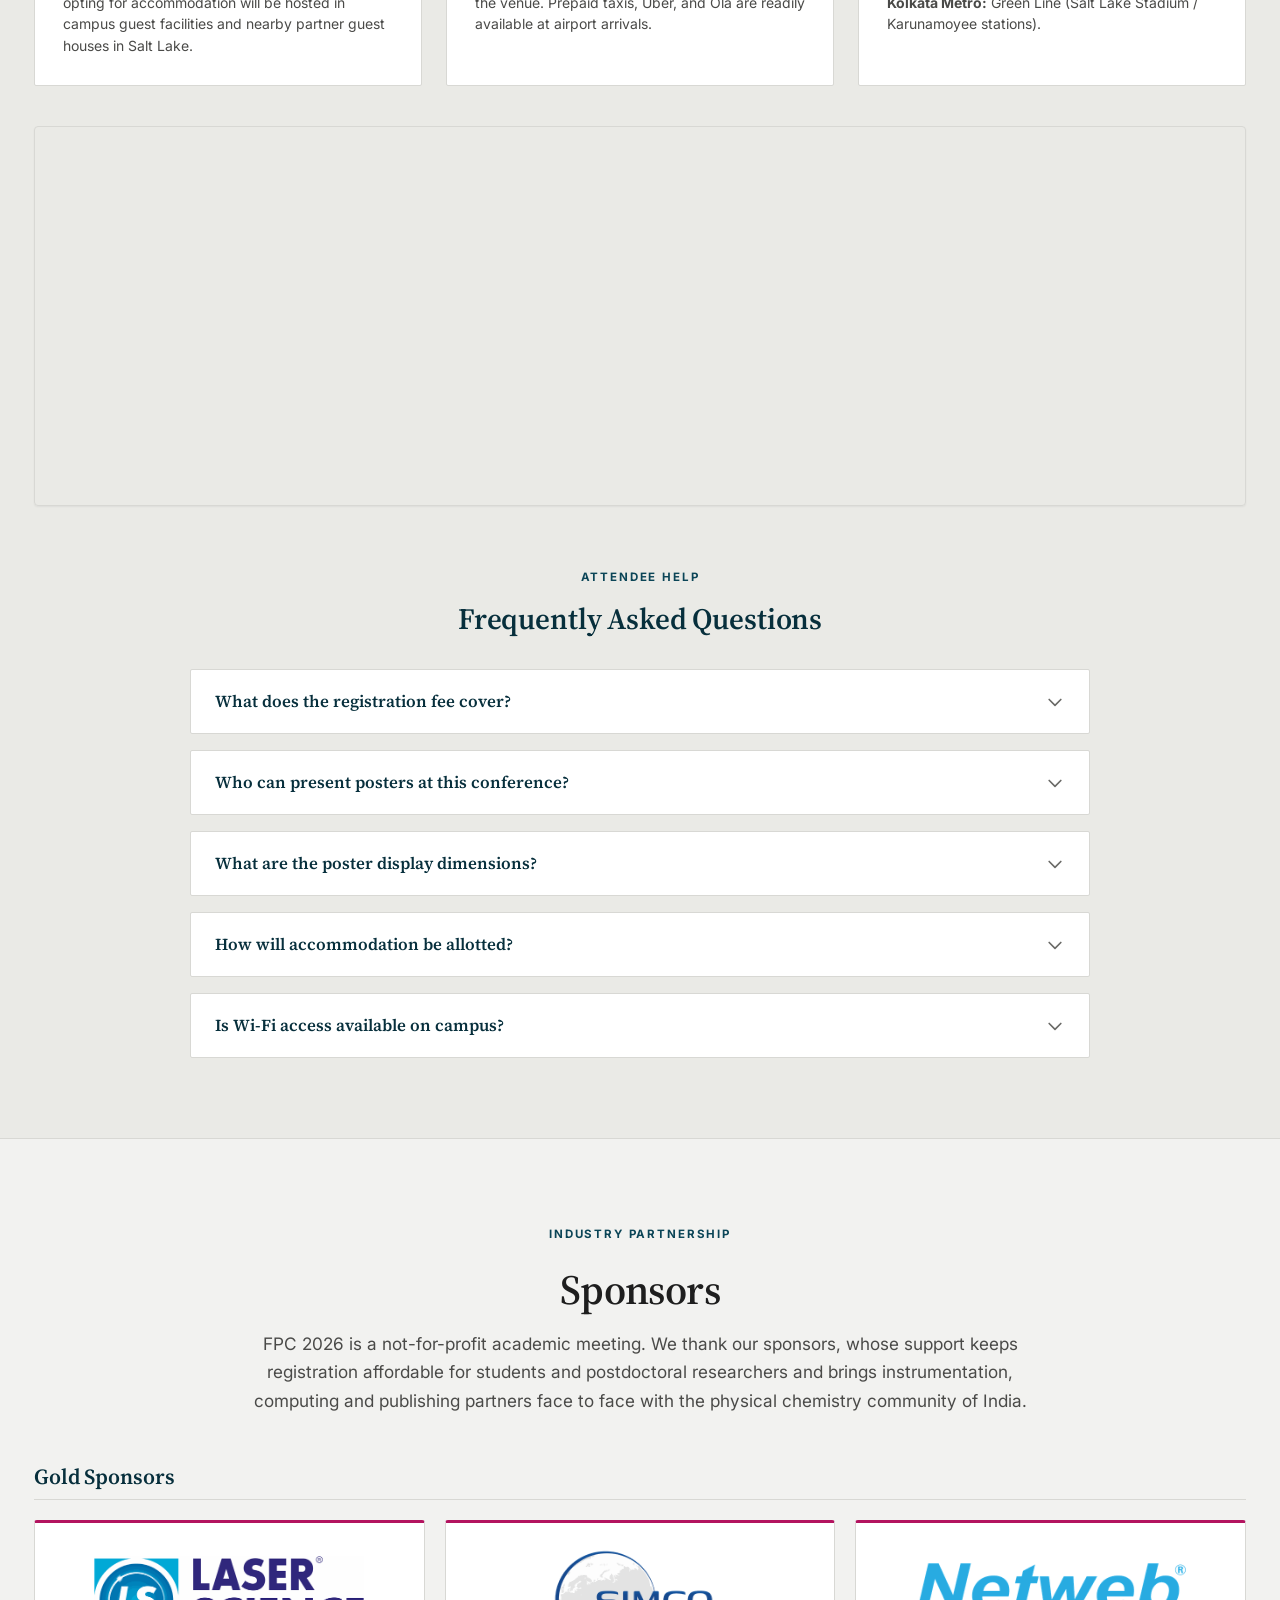
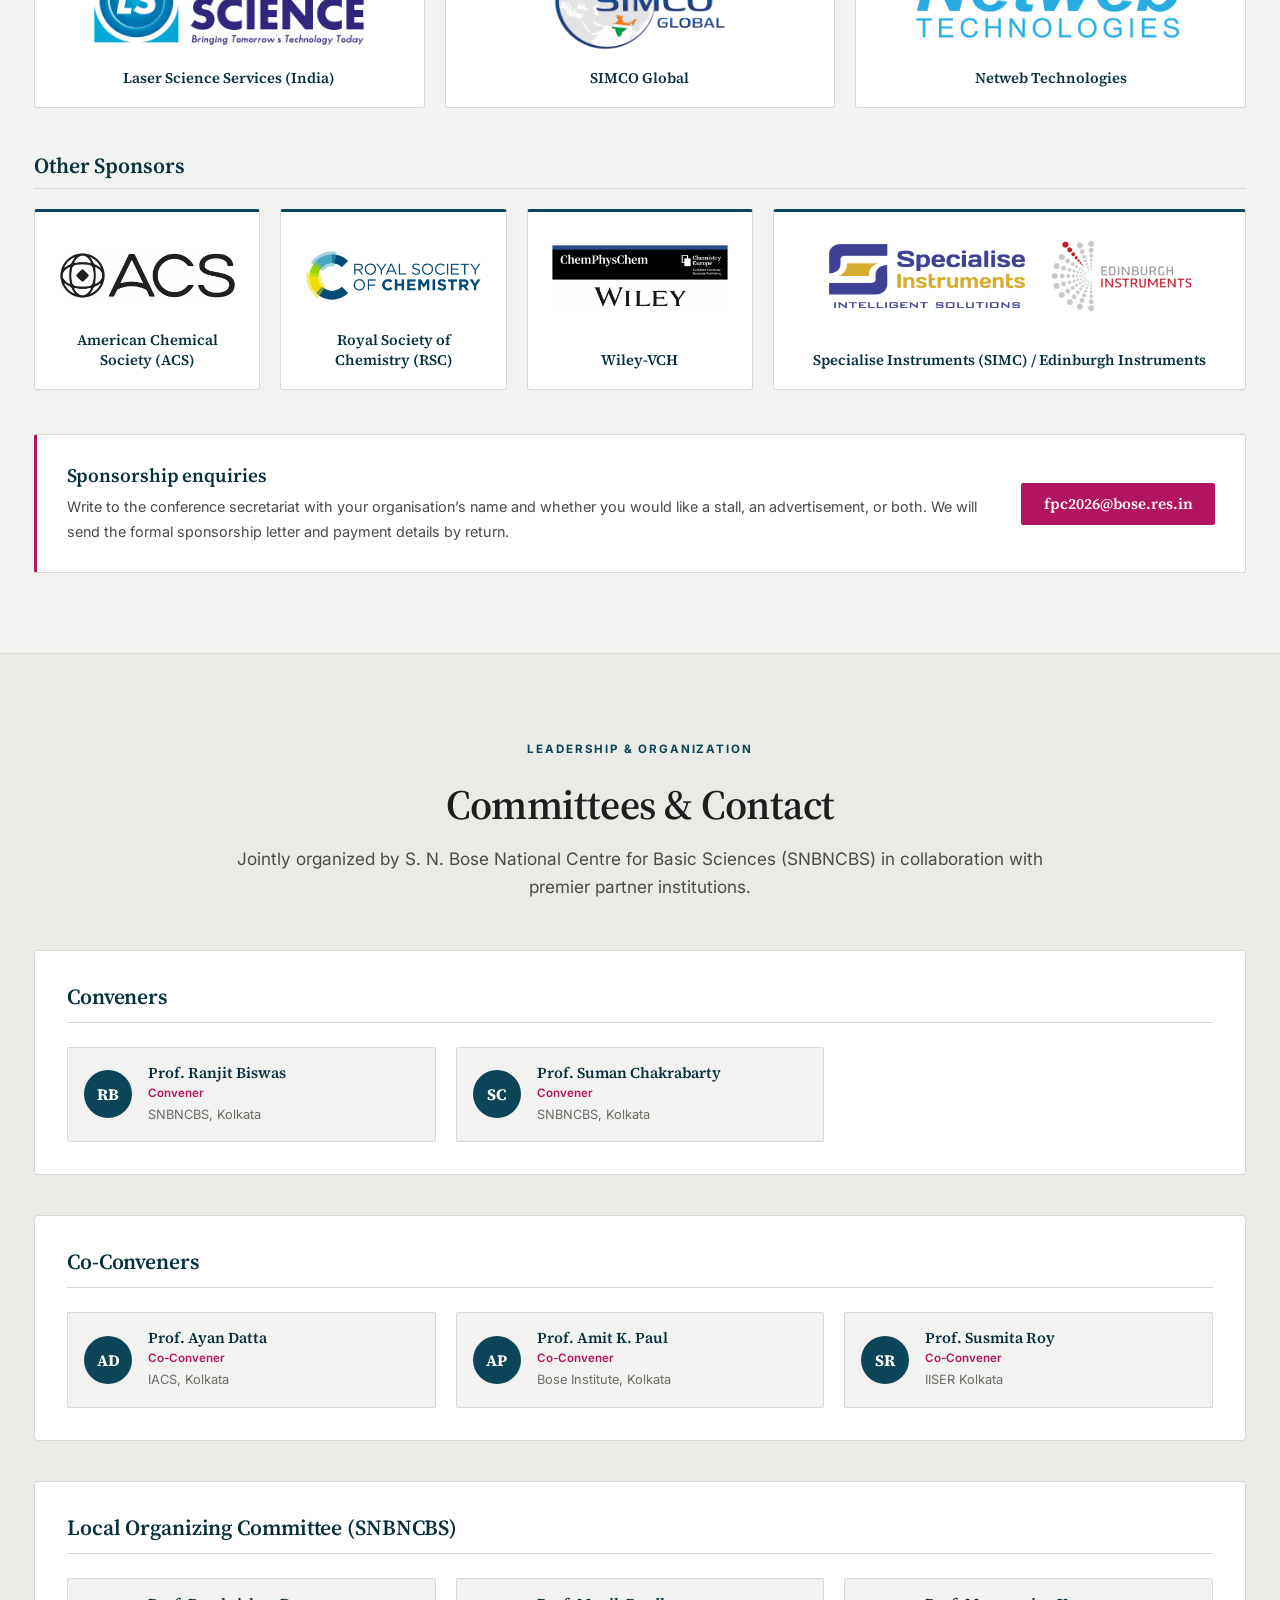
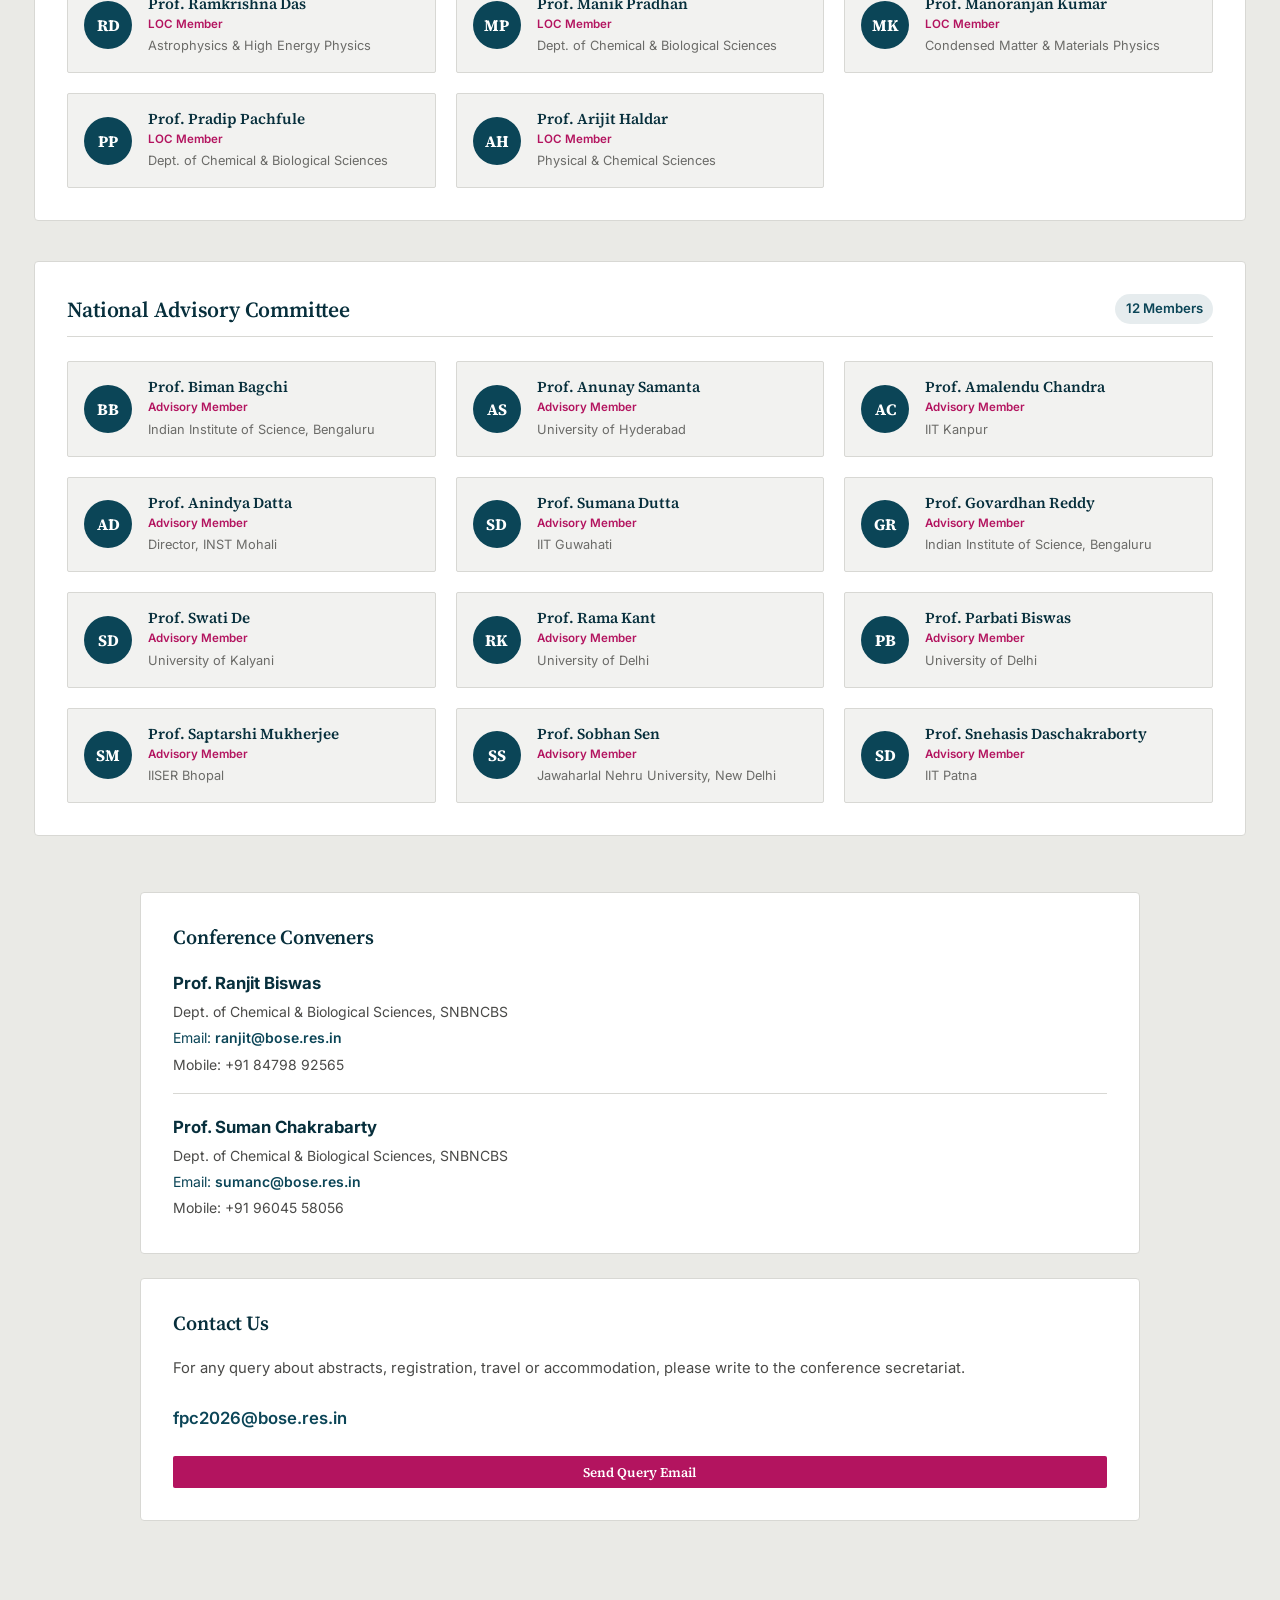
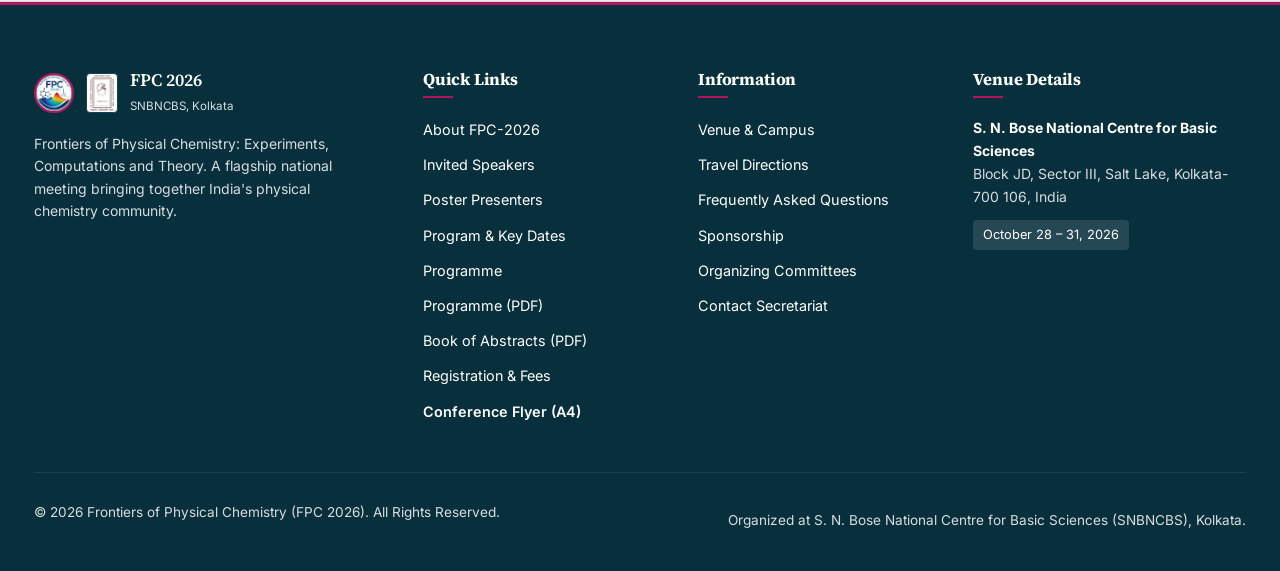
==== commit e8cd1b9a: "Programme v42: EL-1 (Biman Bagchi) title changed to 'Chemistry Nobel 2026: Chirality as a Physical C" ====
--- a/index.html
+++ b/index.html
@@ -672,7 +672,7 @@
   </section>
 
   <!-- ==========================================================================
-       Conference Programme (generated from programme v41, 24 Oct 2026)
+       Conference Programme (generated from programme v42, 26 Oct 2026)
        ========================================================================== -->
   <section id="schedule" class="section">
     <div class="container">
@@ -687,7 +687,7 @@
         <a href="./downloads/FPC2026_Programme.pdf" class="btn btn-gold" download>Download programme (PDF)</a>
         <a href="./downloads/FPC2026_Pocket_Programme.pdf" class="btn btn-outline-dark" download>Pocket programme (A5 PDF)</a>
         <a href="./downloads/FPC2026_Book_of_Abstracts.pdf" class="btn btn-outline-dark" target="_blank" rel="noopener">Book of Abstracts (PDF, 25&nbsp;MB)</a>
-        <span class="schedule-updated">Last updated 24 October 2026</span>
+        <span class="schedule-updated">Last updated 26 October 2026</span>
       </div>
       <div class="schedule-tabs-nav" role="tablist" aria-label="Conference days">
         <button class="schedule-tab-btn active" type="button" role="tab" id="tab-btn-day1" aria-selected="true" aria-controls="sched-day1" data-tab="sched-day1">Wed 28 Oct</button>
@@ -777,7 +777,7 @@
             </details></div></div>
           <div class="sched-row sched-break"><div class="sched-time">18:15–18:30</div><div class="sched-slot"></div><div class="sched-body">Break</div></div>
           <div class="sched-row sched-session"><div class="sched-sess-title">SESSION 6 — SPECIAL EVENING LECTURE (online)</div><div class="sched-chair">Chair: Anindya Datta (INST Mohali)</div></div>
-          <div class="sched-row sched-talk"><div class="sched-time">18:30–19:30</div><div class="sched-slot">EL-1</div><div class="sched-body"><div class="sched-speaker">Biman Bagchi <span class="sched-aff">(IISc Bengaluru)</span> <span class="sched-online">online</span></div><div class="sched-title">From Molecular Chirality to Living Helices: Symmetry Breaking, Cooperativity, and Handedness Selection</div></div></div>
+          <div class="sched-row sched-talk"><div class="sched-time">18:30–19:30</div><div class="sched-slot">EL-1</div><div class="sched-body"><div class="sched-speaker">Biman Bagchi <span class="sched-aff">(IISc Bengaluru)</span> <span class="sched-online">online</span></div><div class="sched-title">Chemistry Nobel 2026: Chirality as a Physical Chemistry Problem</div></div></div>
           <div class="sched-row sched-break"><div class="sched-time">19:30</div><div class="sched-slot"></div><div class="sched-body">Dinner (SNBNCBS)</div></div>
         </div>
       </div>
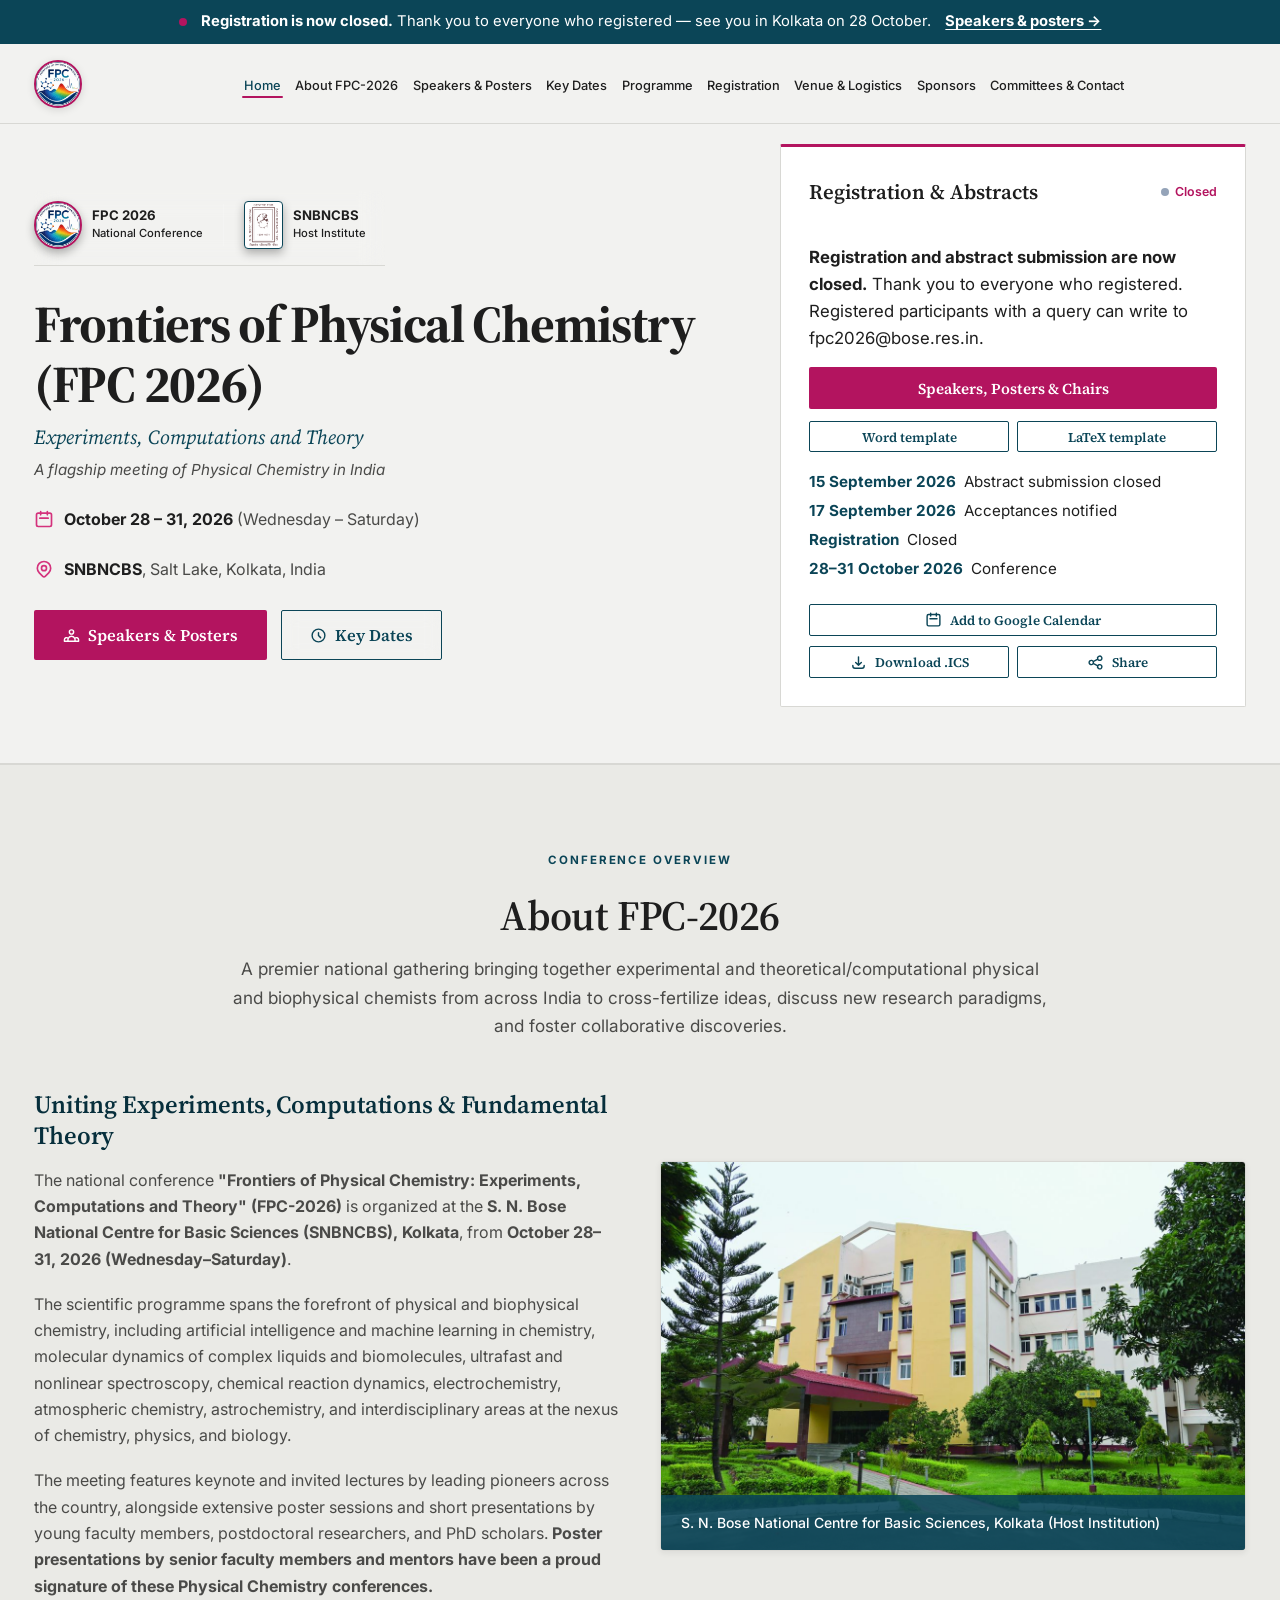
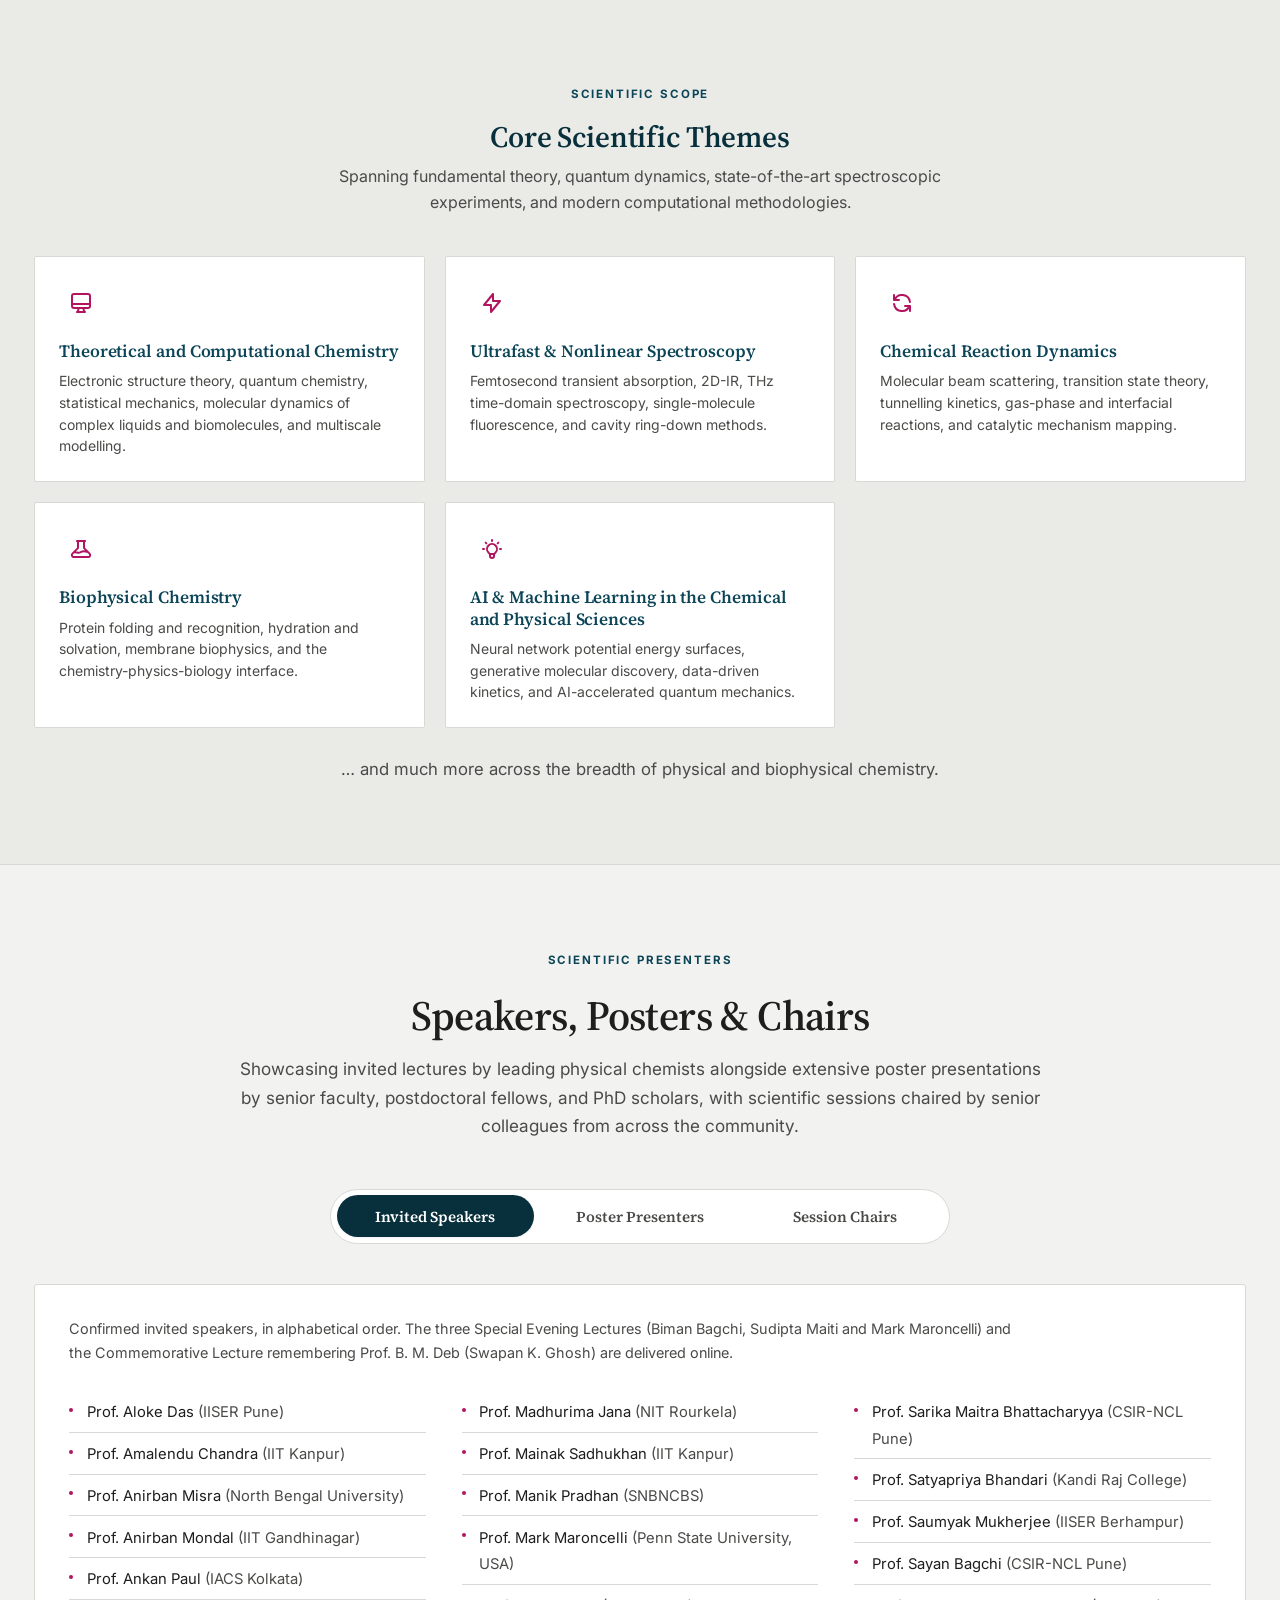
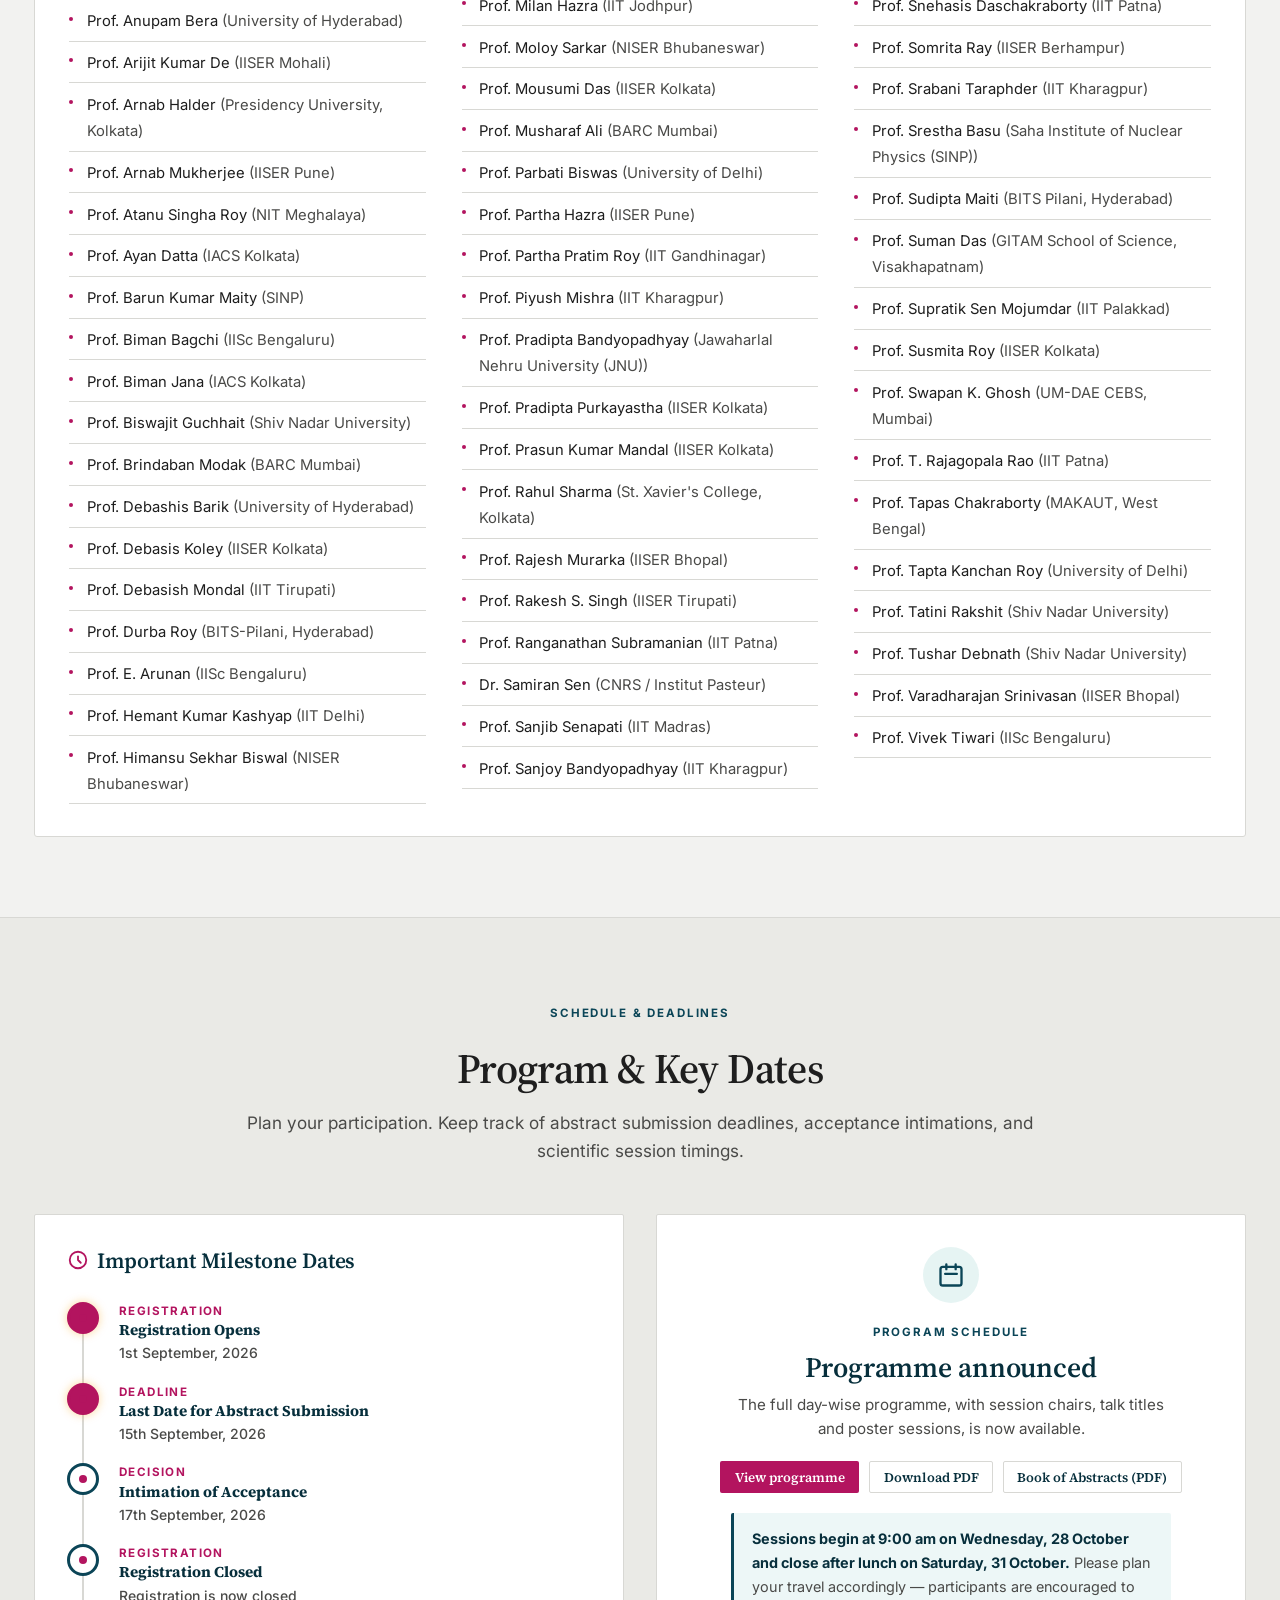
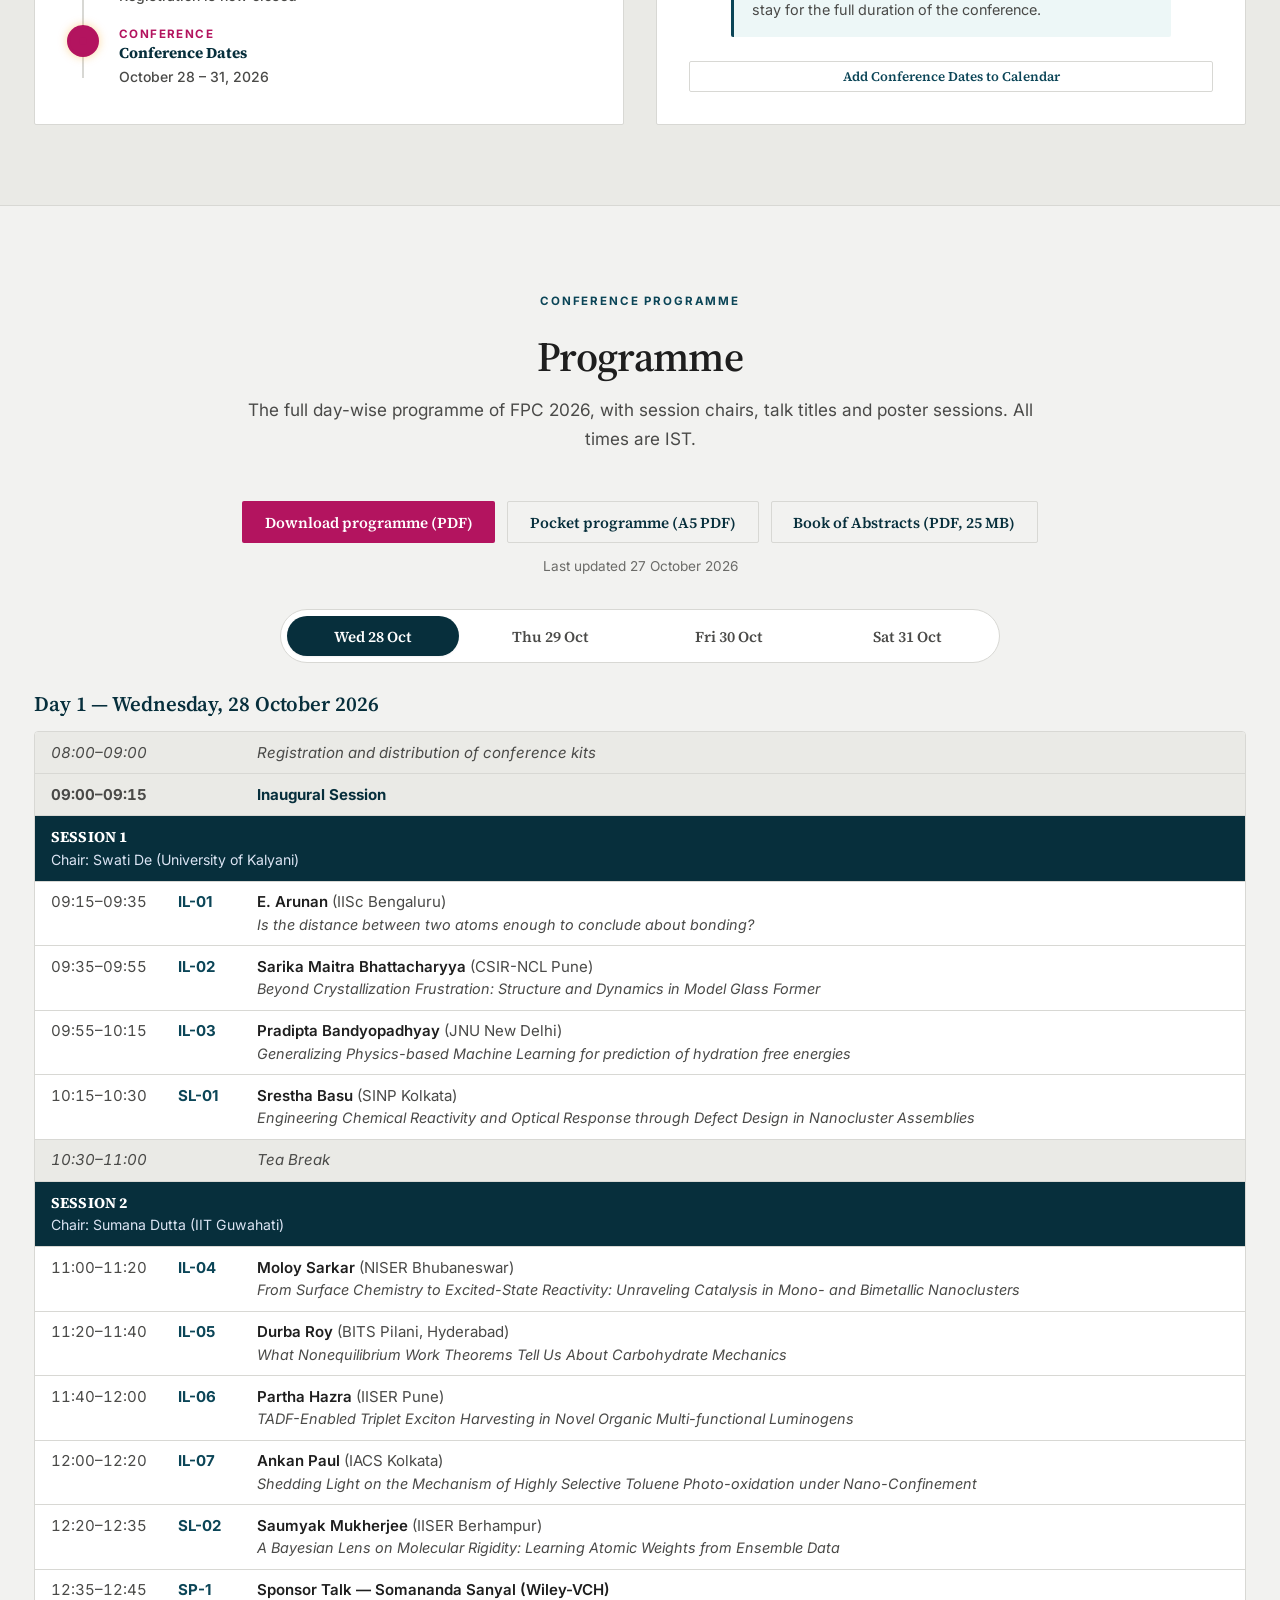
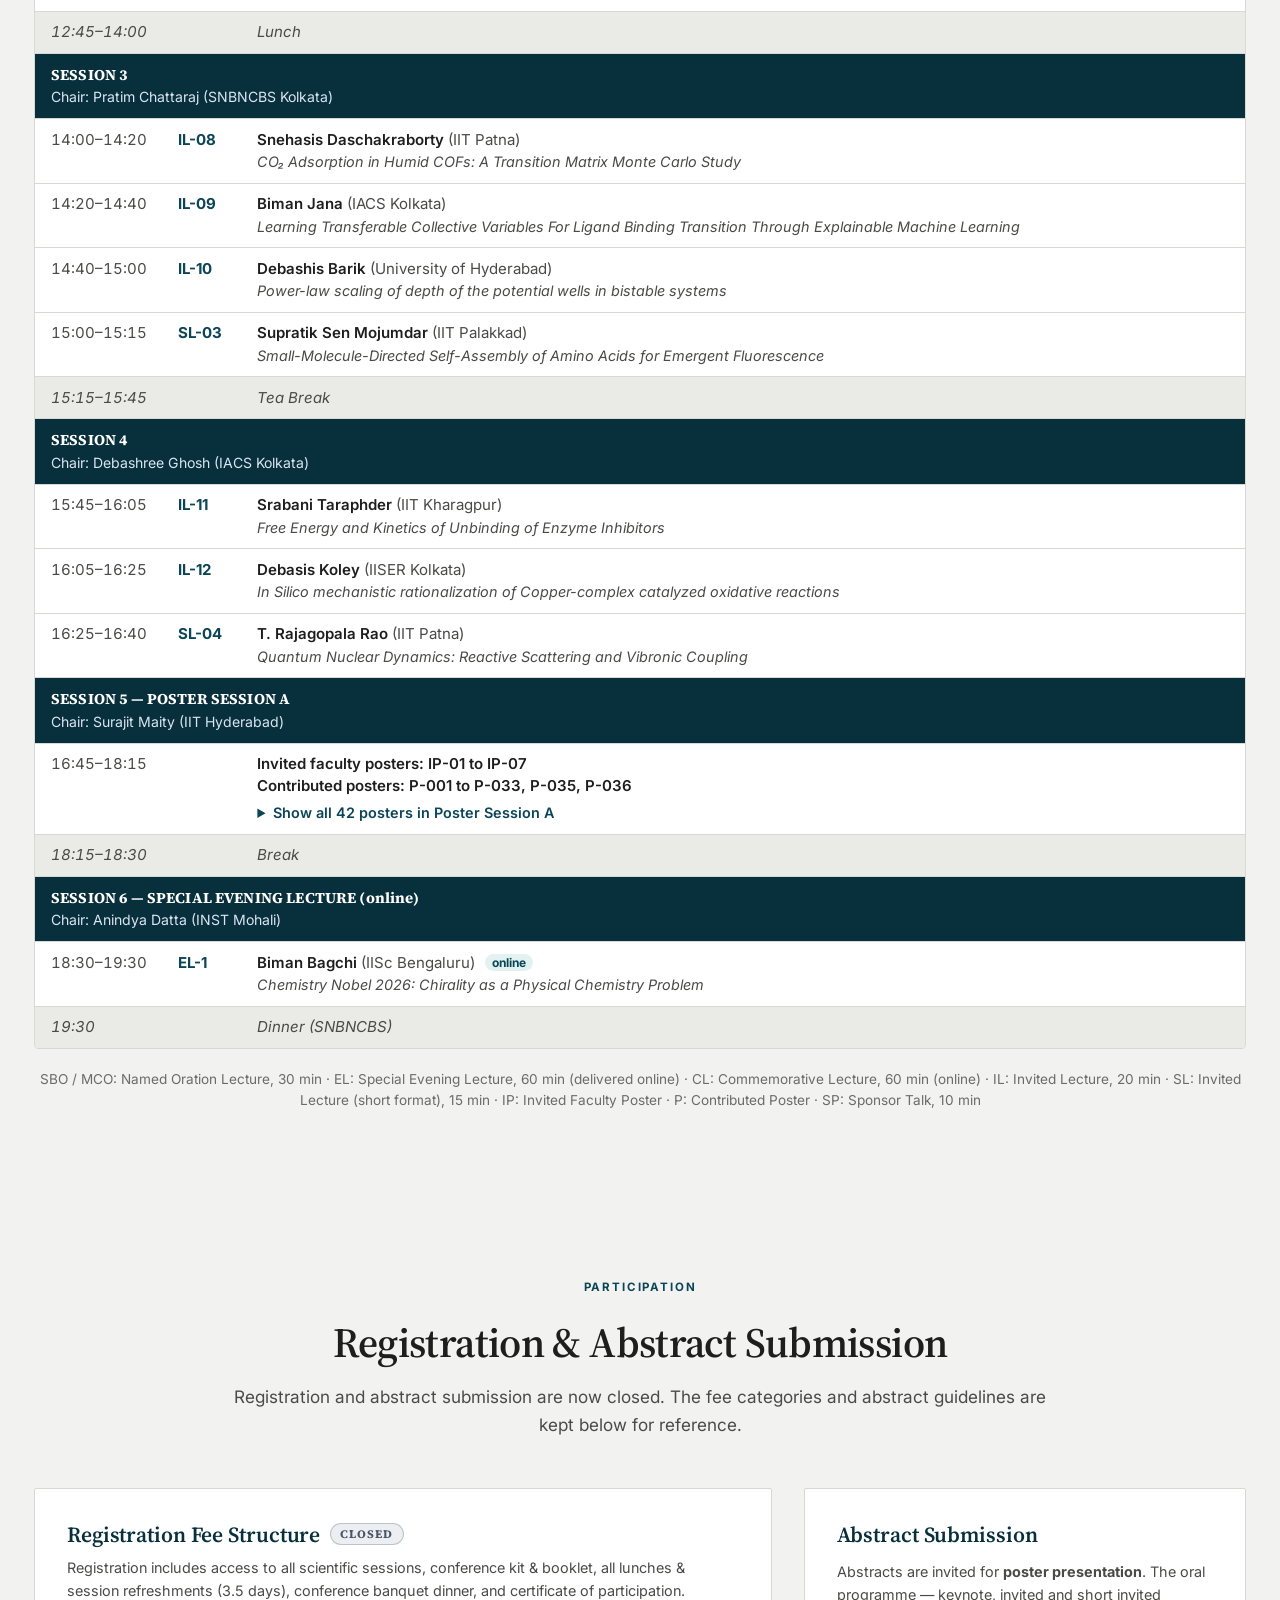
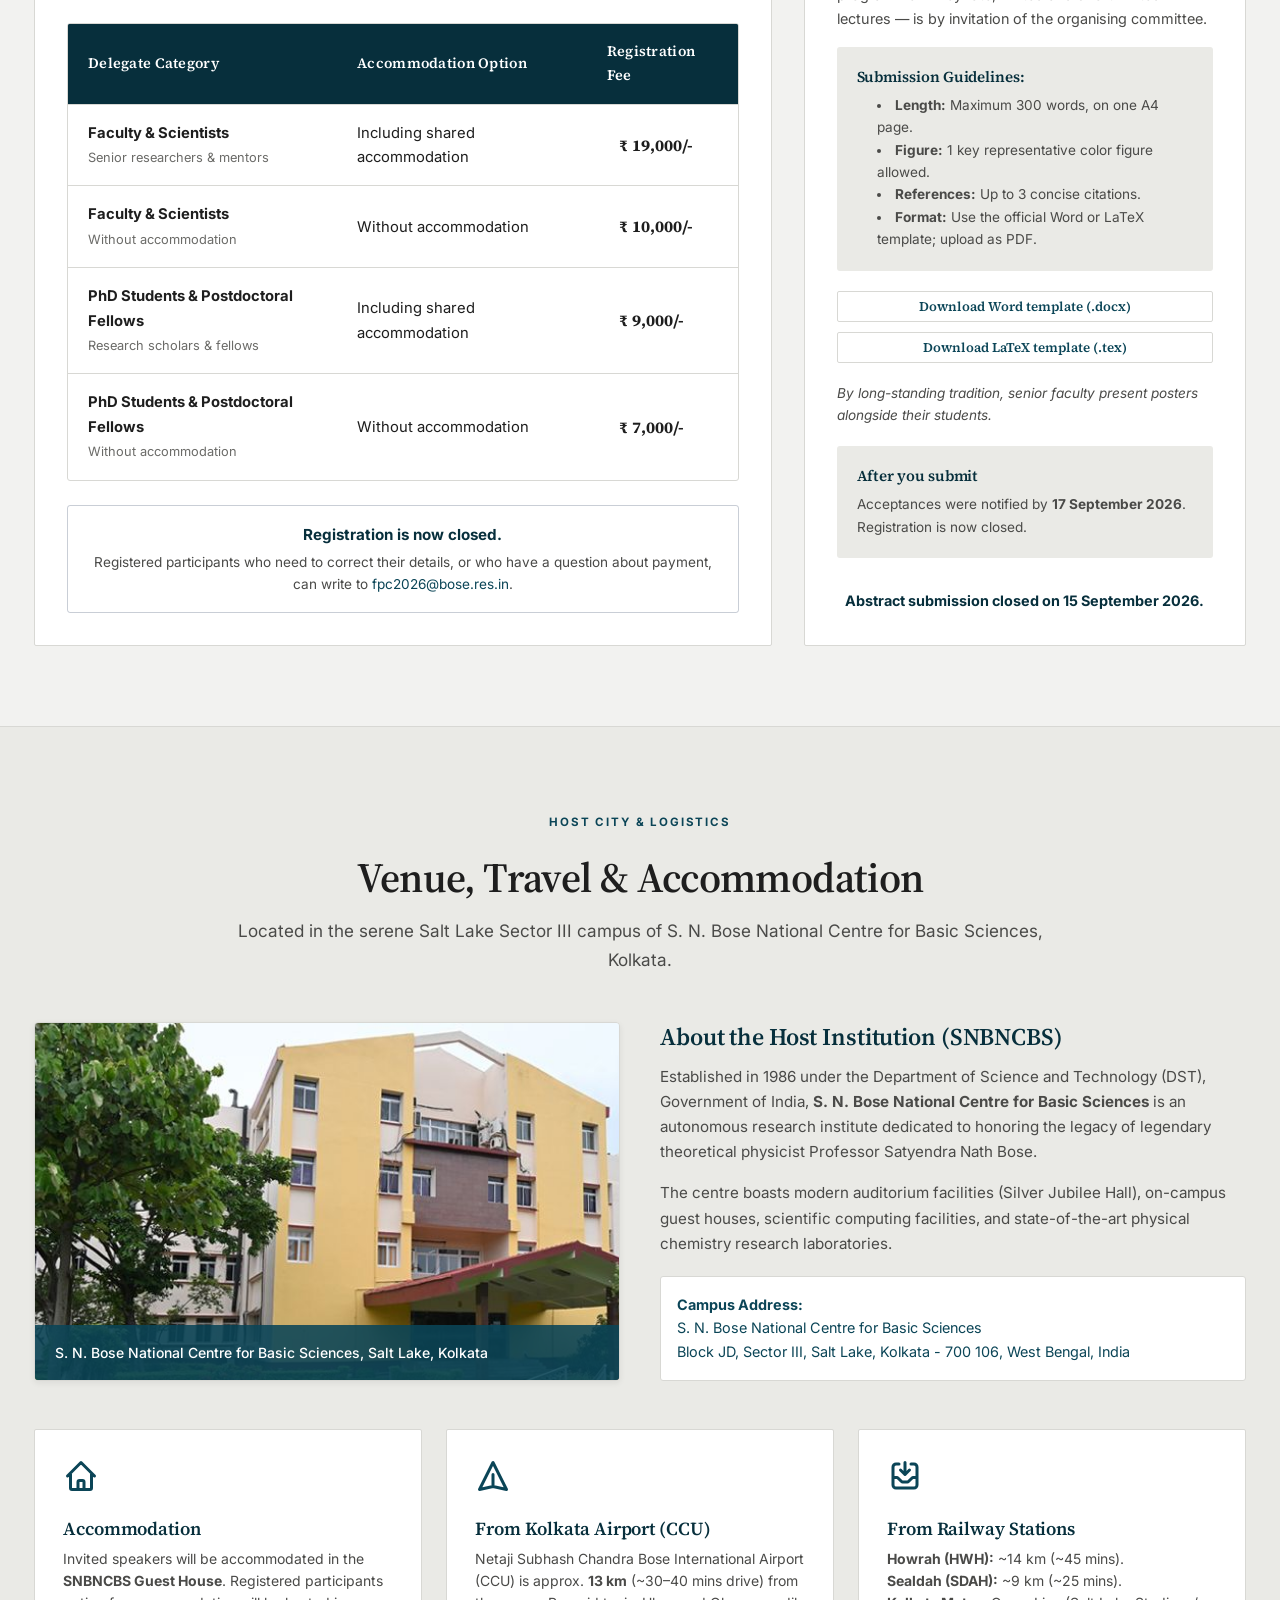
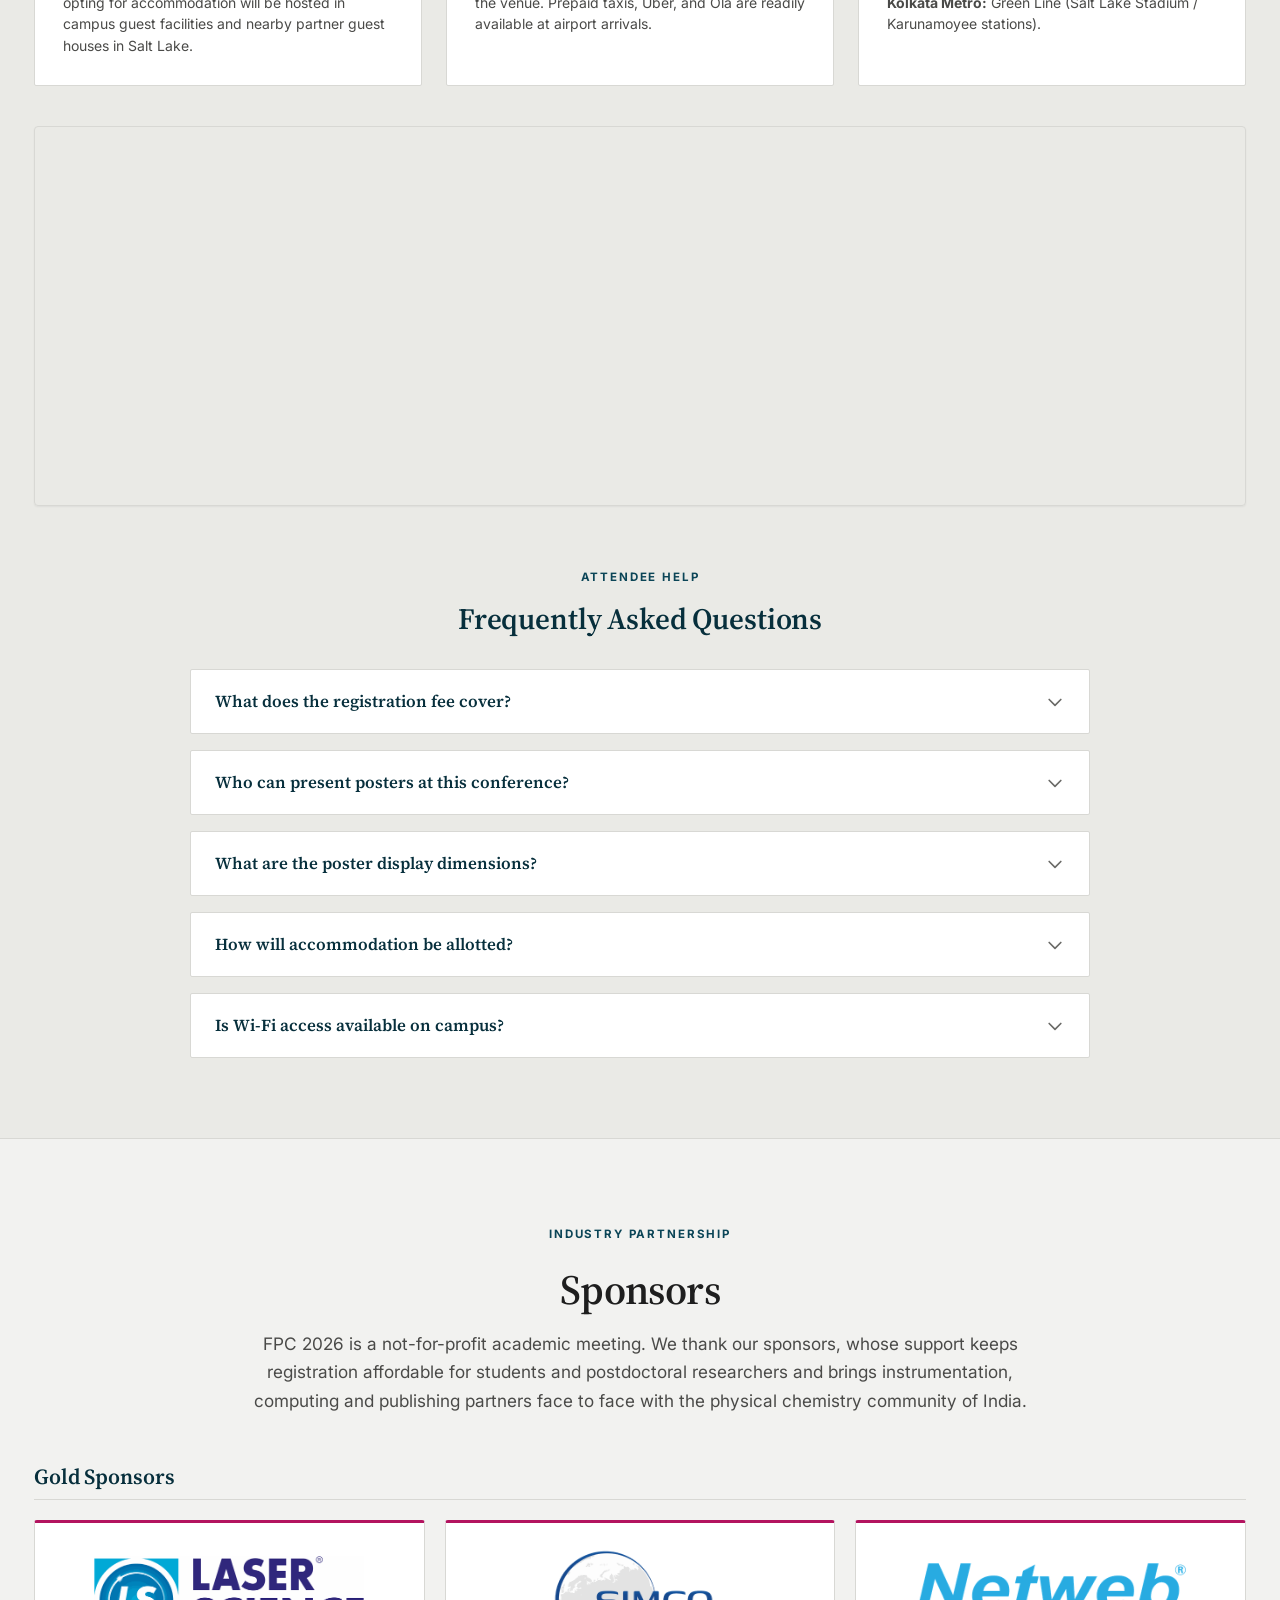
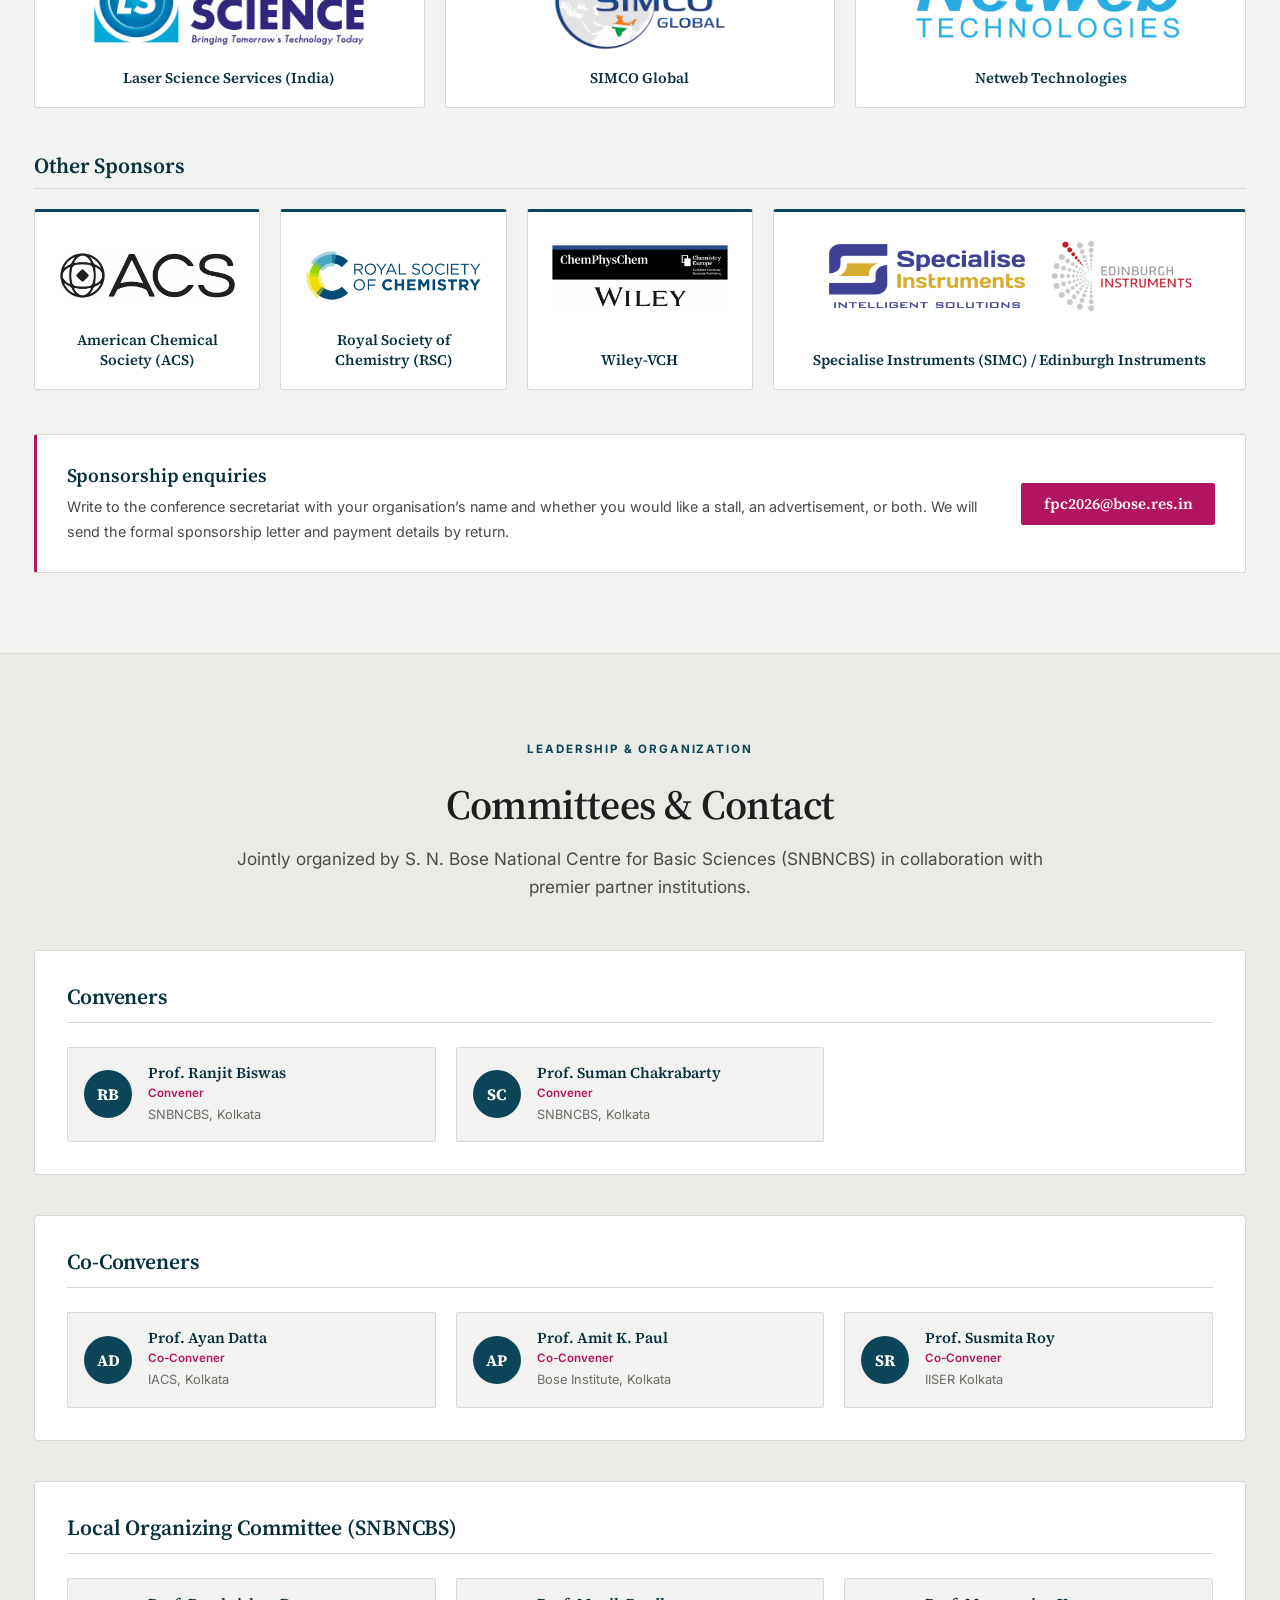
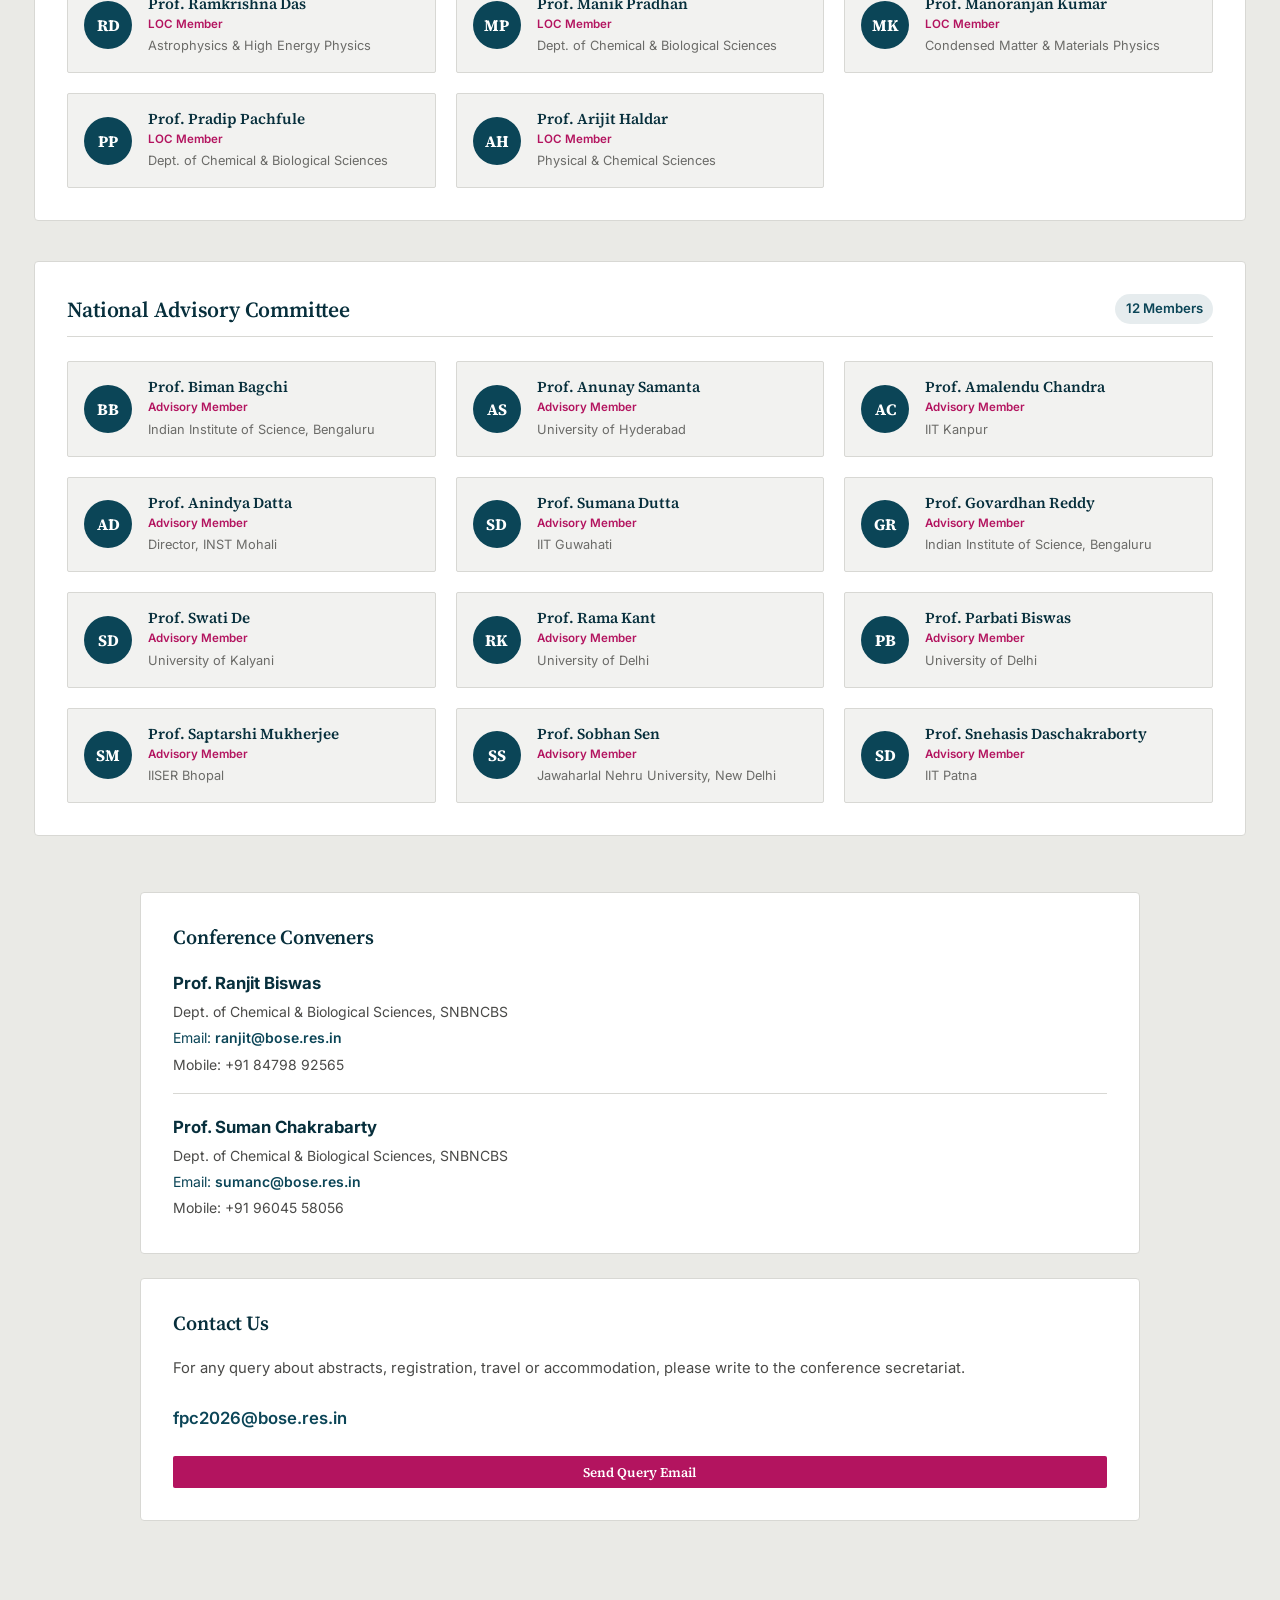
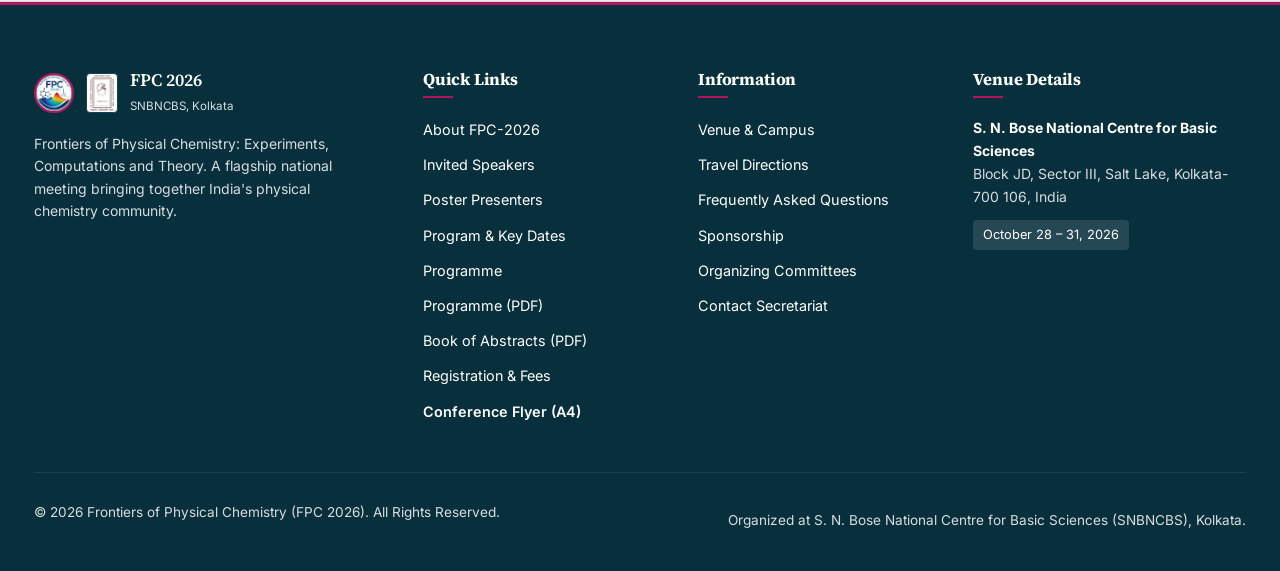
==== commit 54f30395: "Programme v44: SP-3 (31 Oct 12:10) replaced by a break; SP-2 speaker Taslim Hossain (Laser Science) " ====
--- a/index.html
+++ b/index.html
@@ -537,19 +537,19 @@
           </p>
           <ul class="presenter-list">
             <li><span class="presenter-entry">Prof. Amalendu Chandra <span class="presenter-aff">(IIT Kanpur)</span></span></li>
+            <li><span class="presenter-entry">Prof. Amit K. Paul <span class="presenter-aff">(Bose Institute)</span></span></li>
             <li><span class="presenter-entry">Prof. Anindya Datta <span class="presenter-aff">(INST Mohali)</span></span></li>
             <li><span class="presenter-entry">Prof. Anunay Samanta <span class="presenter-aff">(University of Hyderabad)</span></span></li>
             <li><span class="presenter-entry">Prof. Avisek Das <span class="presenter-aff">(IACS Kolkata)</span></span></li>
             <li><span class="presenter-entry">Prof. Chaitali Mukhopadhyay <span class="presenter-aff">(University of Calcutta)</span></span></li>
             <li><span class="presenter-entry">Prof. Debabrata Seth <span class="presenter-aff">(IIT Patna)</span></span></li>
+            <li><span class="presenter-entry">Prof. Debashree Ghosh <span class="presenter-aff">(IACS Kolkata)</span></span></li>
             <li><span class="presenter-entry">Prof. Niladri Patra <span class="presenter-aff">(IIT-ISM Dhanbad)</span></span></li>
             <li><span class="presenter-entry">Prof. Pratim Chattaraj <span class="presenter-aff">(SNBNCBS)</span></span></li>
-            <li><span class="presenter-entry">Prof. Rajarshi Chakrabarti <span class="presenter-aff">(IIT Bombay)</span></span></li>
             <li><span class="presenter-entry">Prof. Rama Kant <span class="presenter-aff">(University of Delhi)</span></span></li>
             <li><span class="presenter-entry">Prof. Ranjan Das <span class="presenter-aff">(West Bengal State University)</span></span></li>
             <li><span class="presenter-entry">Prof. Ranjit Biswas <span class="presenter-aff">(SNBNCBS)</span></span></li>
             <li><span class="presenter-entry">Prof. Sabyashachi Mishra <span class="presenter-aff">(IIT Kharagpur)</span></span></li>
-            <li><span class="presenter-entry">Prof. Sanjay Kumar <span class="presenter-aff">(IIT Madras)</span></span></li>
             <li><span class="presenter-entry">Prof. Sanjib Bagchi <span class="presenter-aff">(RKM Vivekananda Centenary College, Rahara)</span></span></li>
             <li><span class="presenter-entry">Prof. Sourav Pal <span class="presenter-aff">(Ashoka University)</span></span></li>
             <li><span class="presenter-entry">Prof. Sumana Dutta <span class="presenter-aff">(IIT Guwahati)</span></span></li>
@@ -687,7 +687,7 @@
         <a href="./downloads/FPC2026_Programme.pdf" class="btn btn-gold" download>Download programme (PDF)</a>
         <a href="./downloads/FPC2026_Pocket_Programme.pdf" class="btn btn-outline-dark" download>Pocket programme (A5 PDF)</a>
         <a href="./downloads/FPC2026_Book_of_Abstracts.pdf" class="btn btn-outline-dark" target="_blank" rel="noopener">Book of Abstracts (PDF, 25&nbsp;MB)</a>
-        <span class="schedule-updated">Last updated 26 October 2026</span>
+        <span class="schedule-updated">Last updated 27 October 2026</span>
       </div>
       <div class="schedule-tabs-nav" role="tablist" aria-label="Conference days">
         <button class="schedule-tab-btn active" type="button" role="tab" id="tab-btn-day1" aria-selected="true" aria-controls="sched-day1" data-tab="sched-day1">Wed 28 Oct</button>
@@ -798,9 +798,9 @@
           <div class="sched-row sched-talk"><div class="sched-time">12:15–12:30</div><div class="sched-slot">SL-06</div><div class="sched-body"><div class="sched-speaker">Anirban Mondal <span class="sched-aff">(IIT Gandhinagar)</span></div><div class="sched-title">From Descriptors to Discovery: A Physics-Informed Inverse Design Framework for Self-Trapped Excitons in Unexplored Halide Perovskites</div></div></div>
           <div class="sched-row sched-talk"><div class="sched-time">12:30–12:45</div><div class="sched-slot">SL-07</div><div class="sched-body"><div class="sched-speaker">Partha Pratim Roy <span class="sched-aff">(IIT Gandhinagar)</span></div><div class="sched-title">Ultrafast Mapping of Nonradiative and Radiative Pathways in Dual-Conformer TADF Emitters</div></div></div>
           <div class="sched-row sched-break"><div class="sched-time">12:45–14:00</div><div class="sched-slot"></div><div class="sched-body">Lunch</div></div>
-          <div class="sched-row sched-session"><div class="sched-sess-title">SESSION 9</div><div class="sched-chair">Chair: Sanjay Kumar (IIT Madras)</div></div>
+          <div class="sched-row sched-session"><div class="sched-sess-title">SESSION 9</div><div class="sched-chair">Chair: Amit K. Paul (Bose Institute, Kolkata)</div></div>
           <div class="sched-row sched-talk"><div class="sched-time">14:00–14:15</div><div class="sched-slot">SL-08</div><div class="sched-body"><div class="sched-speaker">Arijit Kumar De <span class="sched-aff">(IISER Mohali)</span></div><div class="sched-title">Unveiling Time-Dependent Vibronic Coupling by Third- and Fifth-order Raman Spectroscopy</div></div></div>
-          <div class="sched-row sched-talk"><div class="sched-time">14:15–14:30</div><div class="sched-slot">SL-09</div><div class="sched-body"><div class="sched-speaker">Madhurima Jana <span class="sched-aff">(NIT Rourkela)</span></div><div class="sched-title">Hydrophobic Amino Acid Solutions at Work: Do They Reshape Protein Solvation and Thermal Stability?</div></div></div>
+          <div class="sched-row sched-talk"><div class="sched-time">14:15–14:30</div><div class="sched-slot">SL-09</div><div class="sched-body"><div class="sched-speaker">Rakesh S. Singh <span class="sched-aff">(IISER Tirupati)</span></div><div class="sched-title">From Interactions to Architecture: Rational Design of Biomolecular Condensate Morphologies</div></div></div>
           <div class="sched-row sched-talk"><div class="sched-time">14:30–14:45</div><div class="sched-slot">SL-10</div><div class="sched-body"><div class="sched-speaker">Barun Kumar Maity <span class="sched-aff">(SINP Kolkata)</span></div><div class="sched-title">Specific DNA Recognition Induces Folding Transition of the Oncogenic Fusion Protein PAX3FOXO1</div></div></div>
           <div class="sched-row sched-talk"><div class="sched-time">14:45–15:00</div><div class="sched-slot">SL-11</div><div class="sched-body"><div class="sched-speaker">Debasish Mondal <span class="sched-aff">(IIT Tirupati)</span></div><div class="sched-title">Reset Controlled Non-equilibrium Transition in an Inhomogeneous Brownian Information Engine</div></div></div>
           <div class="sched-row sched-talk"><div class="sched-time">15:00–15:15</div><div class="sched-slot">SL-12</div><div class="sched-body"><div class="sched-speaker">Somrita Ray <span class="sched-aff">(IISER Berhampur)</span></div><div class="sched-title">Stochastic Resetting Prevails Over Sharp Restart for Broad Target Distributions</div></div></div>
@@ -885,7 +885,7 @@
           <div class="sched-row sched-talk"><div class="sched-time">11:40–12:00</div><div class="sched-slot">IL-27</div><div class="sched-body"><div class="sched-speaker">Tushar Debnath <span class="sched-aff">(Shiv Nadar University)</span></div><div class="sched-title">Exciton-Plasmon Coupling in Plasmonic Perovskite Nanocrystals</div></div></div>
           <div class="sched-row sched-talk"><div class="sched-time">12:00–12:20</div><div class="sched-slot">IL-28</div><div class="sched-body"><div class="sched-speaker">Sanjib Senapati <span class="sched-aff">(IIT Madras)</span></div><div class="sched-title">Reinventing the Drug Formulation Technology for Improved Onset of Action and Lower Dose Requirements</div></div></div>
           <div class="sched-row sched-talk"><div class="sched-time">12:20–12:35</div><div class="sched-slot">SL-13</div><div class="sched-body"><div class="sched-speaker">Arnab Halder <span class="sched-aff">(Presidency University, Kolkata)</span></div><div class="sched-title">Role of Photoinduced Processes to Modulate the Optical Properties of Carbon Nanoparticles</div></div></div>
-          <div class="sched-row sched-talk"><div class="sched-time">12:35–12:45</div><div class="sched-slot">SP-2</div><div class="sched-body"><div class="sched-speaker">Sponsor Talk — Laser Science Services (India)</div></div></div>
+          <div class="sched-row sched-talk"><div class="sched-time">12:35–12:45</div><div class="sched-slot">SP-2</div><div class="sched-body"><div class="sched-speaker">Sponsor Talk — Taslim Hossain (Laser Science Services (India))</div></div></div>
           <div class="sched-row sched-break"><div class="sched-time">12:45–14:00</div><div class="sched-slot"></div><div class="sched-body">Lunch</div></div>
           <div class="sched-row sched-session"><div class="sched-sess-title">SESSION 15</div><div class="sched-chair">Chair: Sanjib Bagchi (RKM Vivekananda Centenary College, Rahara)</div></div>
           <div class="sched-row sched-talk"><div class="sched-time">14:00–14:20</div><div class="sched-slot">IL-29</div><div class="sched-body"><div class="sched-speaker">Ayan Datta <span class="sched-aff">(IACS Kolkata)</span></div><div class="sched-title">Buckling and Defects in Two-Dimensional Atomically Thin Monolayers</div></div></div>
@@ -963,14 +963,14 @@
           <div class="sched-row sched-talk"><div class="sched-time">09:20–09:40</div><div class="sched-slot">IL-32</div><div class="sched-body"><div class="sched-speaker">Sayan Bagchi <span class="sched-aff">(CSIR-NCL Pune)</span></div><div class="sched-title">Water Dynamics in Biomolecular Condensates: Beyond Slow Biomolecular Diffusion</div></div></div>
           <div class="sched-row sched-talk"><div class="sched-time">09:40–10:00</div><div class="sched-slot">IL-33</div><div class="sched-body"><div class="sched-speaker">Milan Hazra <span class="sched-aff">(IIT Jodhpur)</span></div><div class="sched-title">Decoding Molecular Grammar of Heterotypic Biomolecular Condensates: Interplay of Sequence Architecture and RNA-like polyelectrolyte Mediated Competitive Interactions</div></div></div>
           <div class="sched-row sched-talk"><div class="sched-time">10:00–10:15</div><div class="sched-slot">SL-21</div><div class="sched-body"><div class="sched-speaker">Biswajit Guchhait <span class="sched-aff">(Shiv Nadar University)</span></div><div class="sched-title">Domain-Specific Dynamics and Solvent-Controlled Excited-State Proton Transfer in Deep Eutectic Solvents</div></div></div>
-          <div class="sched-row sched-talk"><div class="sched-time">10:15–10:30</div><div class="sched-slot">SL-22</div><div class="sched-body"><div class="sched-speaker">Rakesh S. Singh <span class="sched-aff">(IISER Tirupati)</span></div><div class="sched-title">From Interactions to Architecture: Rational Design of Biomolecular Condensate Morphologies</div></div></div>
+          <div class="sched-row sched-talk"><div class="sched-time">10:15–10:30</div><div class="sched-slot">SL-22</div><div class="sched-body"><div class="sched-speaker">Madhurima Jana <span class="sched-aff">(NIT Rourkela)</span></div><div class="sched-title">Hydrophobic Amino Acid Solutions at Work: Do They Reshape Protein Solvation and Thermal Stability?</div></div></div>
           <div class="sched-row sched-break"><div class="sched-time">10:30–11:00</div><div class="sched-slot"></div><div class="sched-body">Tea Break</div></div>
           <div class="sched-row sched-session"><div class="sched-sess-title">SESSION 20</div><div class="sched-chair">Chair: Chaitali Mukhopadhyay (University of Calcutta)</div></div>
           <div class="sched-row sched-talk"><div class="sched-time">11:00–11:20</div><div class="sched-slot">IL-34</div><div class="sched-body"><div class="sched-speaker">Pradipta Purkayastha <span class="sched-aff">(IISER Kolkata)</span></div><div class="sched-title">Epitaxial Assembly of 1D/2D Organic Lateral Heterojunctions for Integrated Photonics</div></div></div>
           <div class="sched-row sched-talk"><div class="sched-time">11:20–11:40</div><div class="sched-slot">IL-35</div><div class="sched-body"><div class="sched-speaker">Rahul Sharma <span class="sched-aff">(St. Xavier&#x27;s College (Autonomous), Kolkata)</span></div><div class="sched-title">Transient collective motion and density voids in a model drying chemotactic bacterial film</div></div></div>
           <div class="sched-row sched-talk"><div class="sched-time">11:40–11:55</div><div class="sched-slot">SL-23</div><div class="sched-body"><div class="sched-speaker">Satyapriya Bhandari <span class="sched-aff">(Kandi Raj College)</span></div><div class="sched-title">Engineered Nanoarchitectures for Enhanced Energy Transfer and Multifunctional Applications</div></div></div>
           <div class="sched-row sched-talk"><div class="sched-time">11:55–12:10</div><div class="sched-slot">SL-24</div><div class="sched-body"><div class="sched-speaker">Piyush Mishra <span class="sched-aff">(IIT Kharagpur)</span></div><div class="sched-title">Understanding Chemical Mechanisms Through Molecular Spectroscopy</div></div></div>
-          <div class="sched-row sched-talk"><div class="sched-time">12:10–12:20</div><div class="sched-slot">SP-3</div><div class="sched-body"><div class="sched-speaker">Sponsor Talk</div></div></div>
+          <div class="sched-row sched-break"><div class="sched-time">12:10–12:20</div><div class="sched-slot"></div><div class="sched-body">Break</div></div>
           <div class="sched-row sched-session"><div class="sched-sess-title">SESSION 21 — Commemorative Session Remembering the Life and Works of Prof. B. M. Deb</div><div class="sched-chair">Chair: Pratim Chattaraj (SNBNCBS Kolkata)</div></div>
           <div class="sched-row sched-talk"><div class="sched-time">12:20–13:20</div><div class="sched-slot">CL</div><div class="sched-body"><div class="sched-speaker">Swapan K. Ghosh <span class="sched-aff">(UM-DAE Centre for Excellence in Basic Sciences, Mumbai)</span> <span class="sched-online">online</span></div></div></div>
           <div class="sched-row sched-break sched-ceremony"><div class="sched-time">13:20–13:50</div><div class="sched-slot"></div><div class="sched-body">Valedictory Session</div></div>
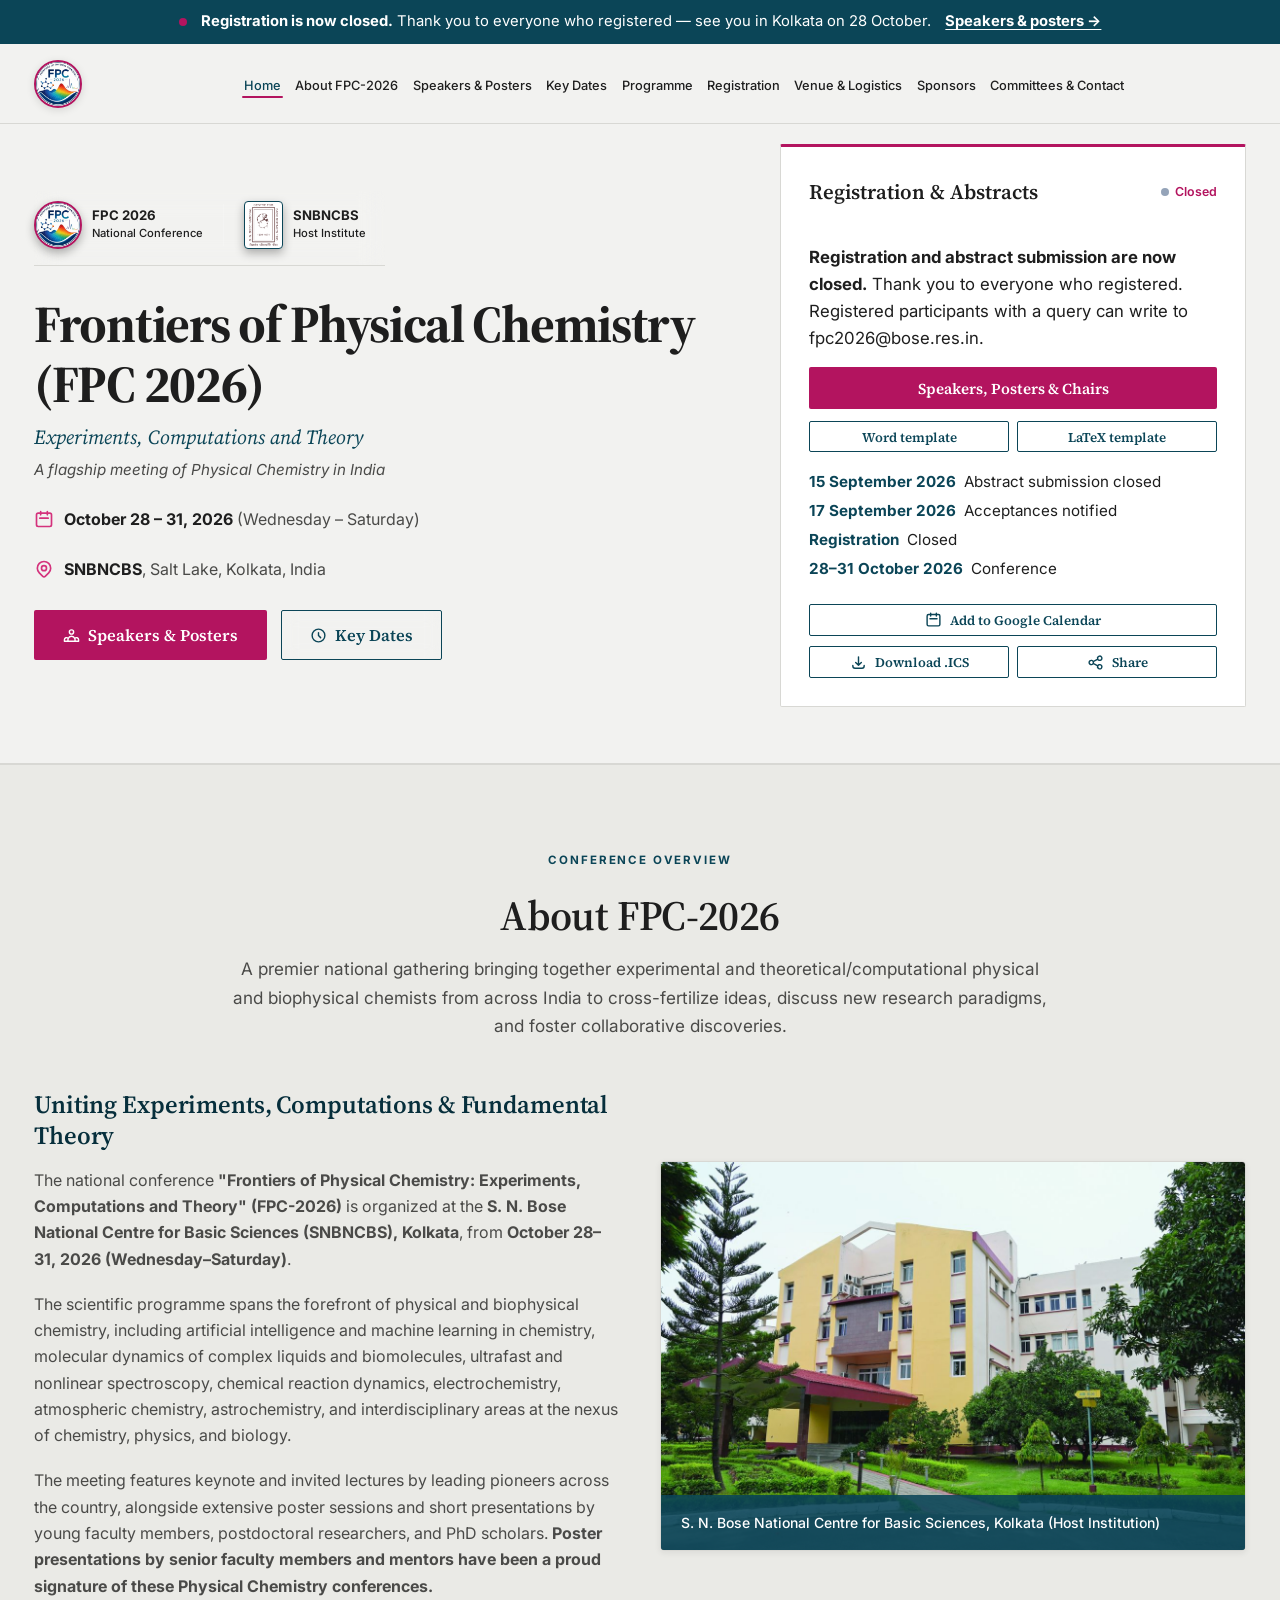
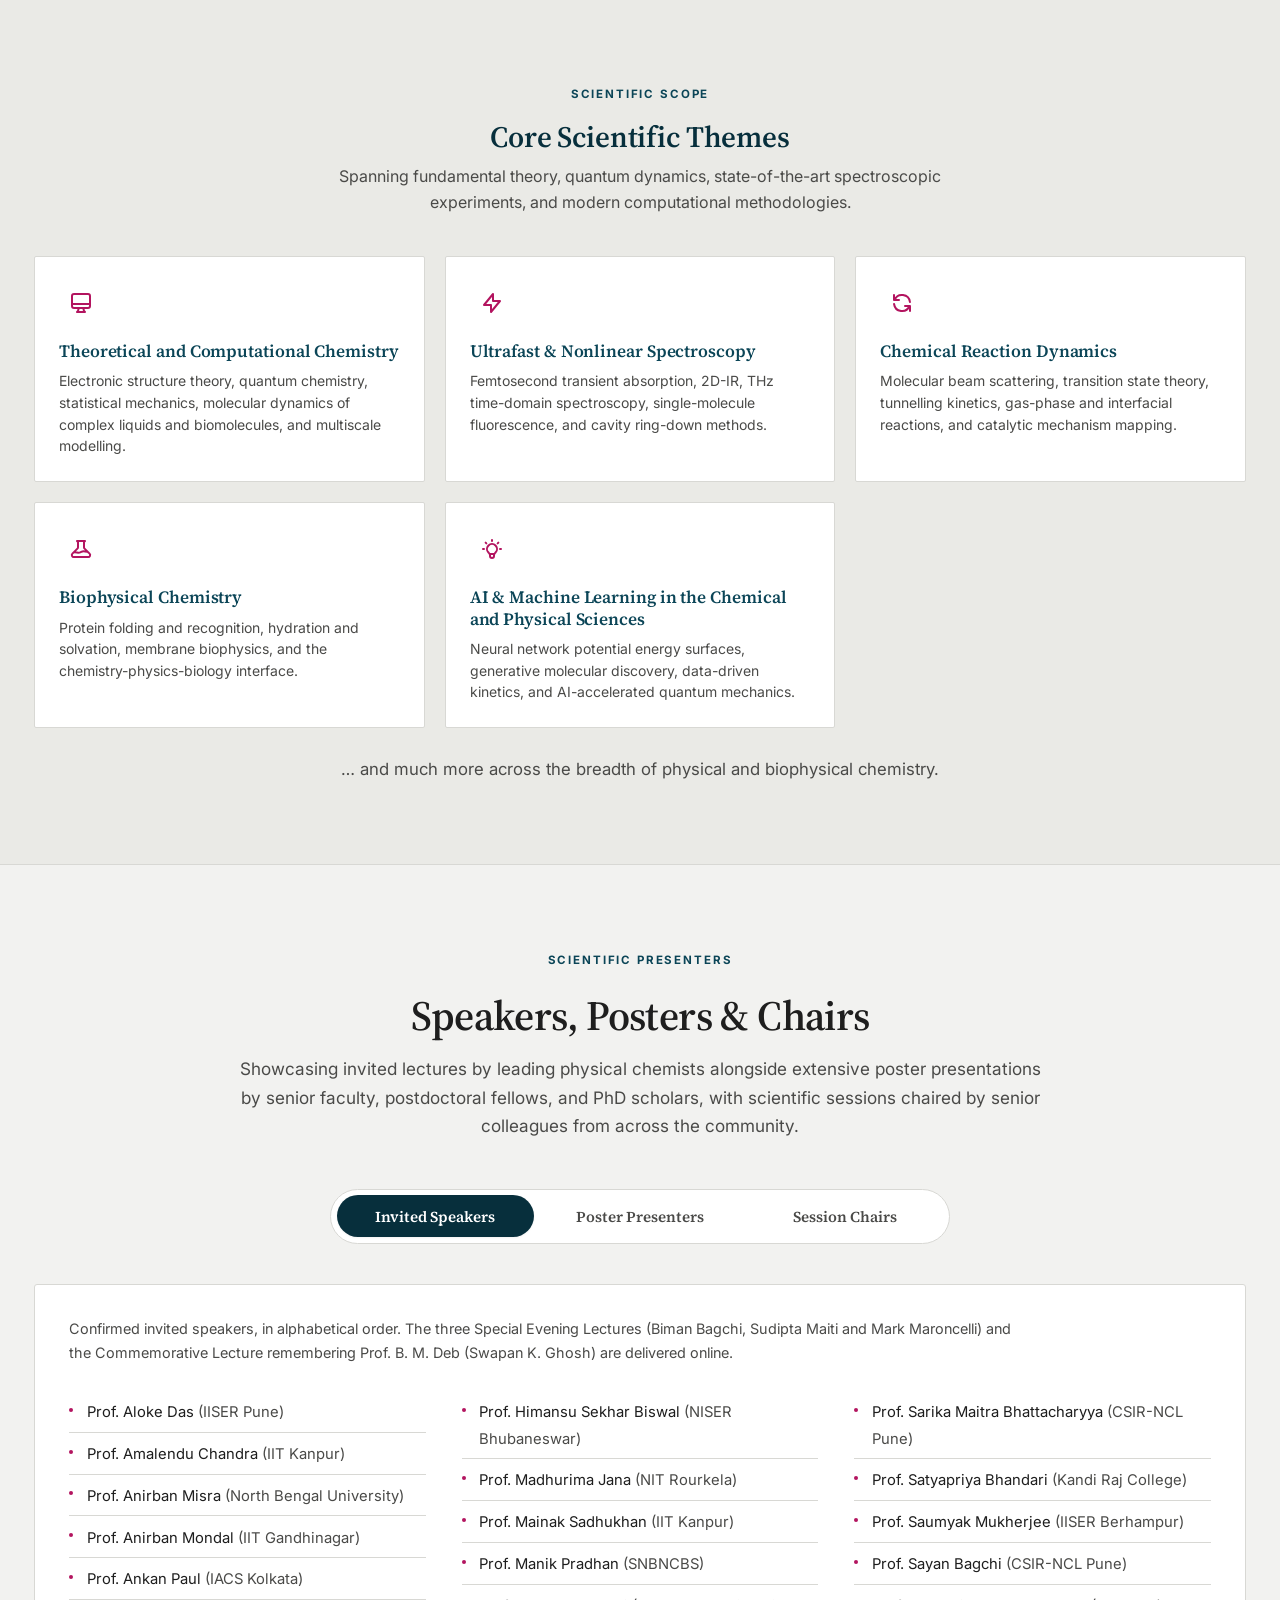
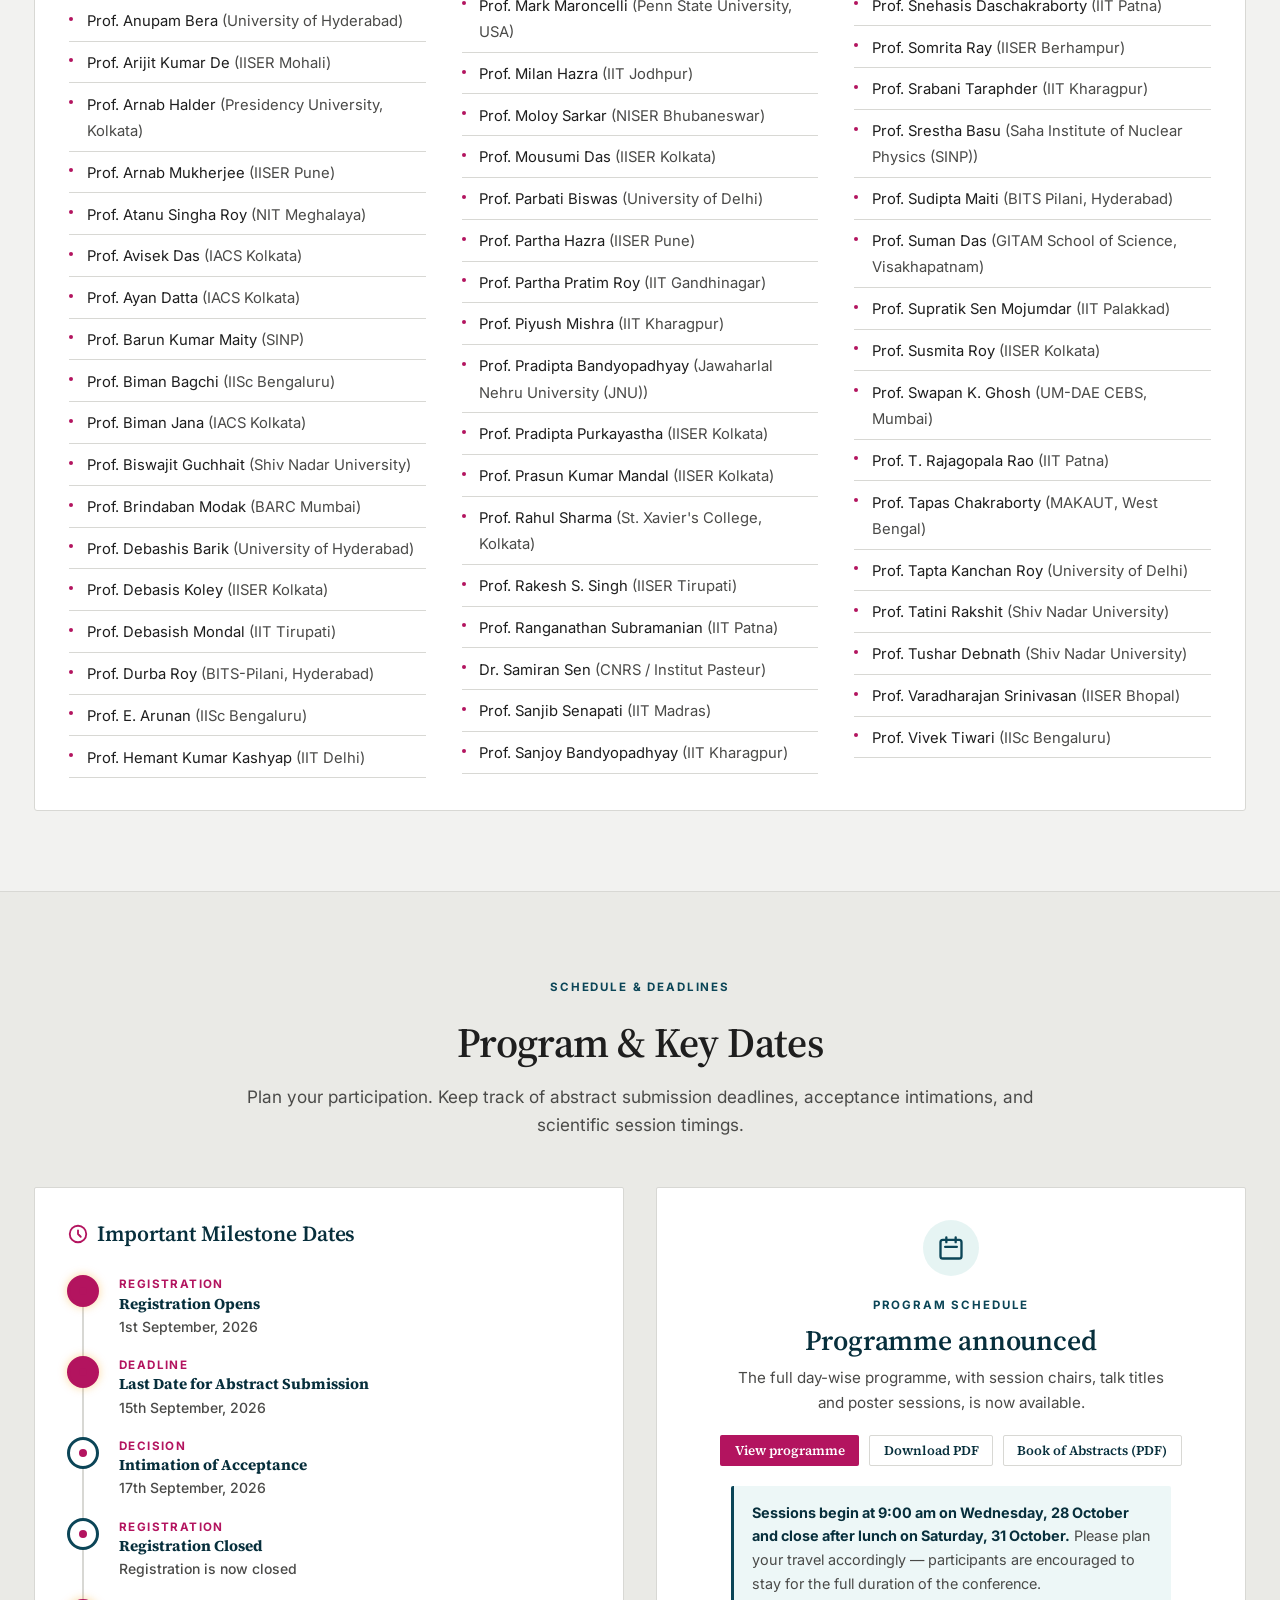
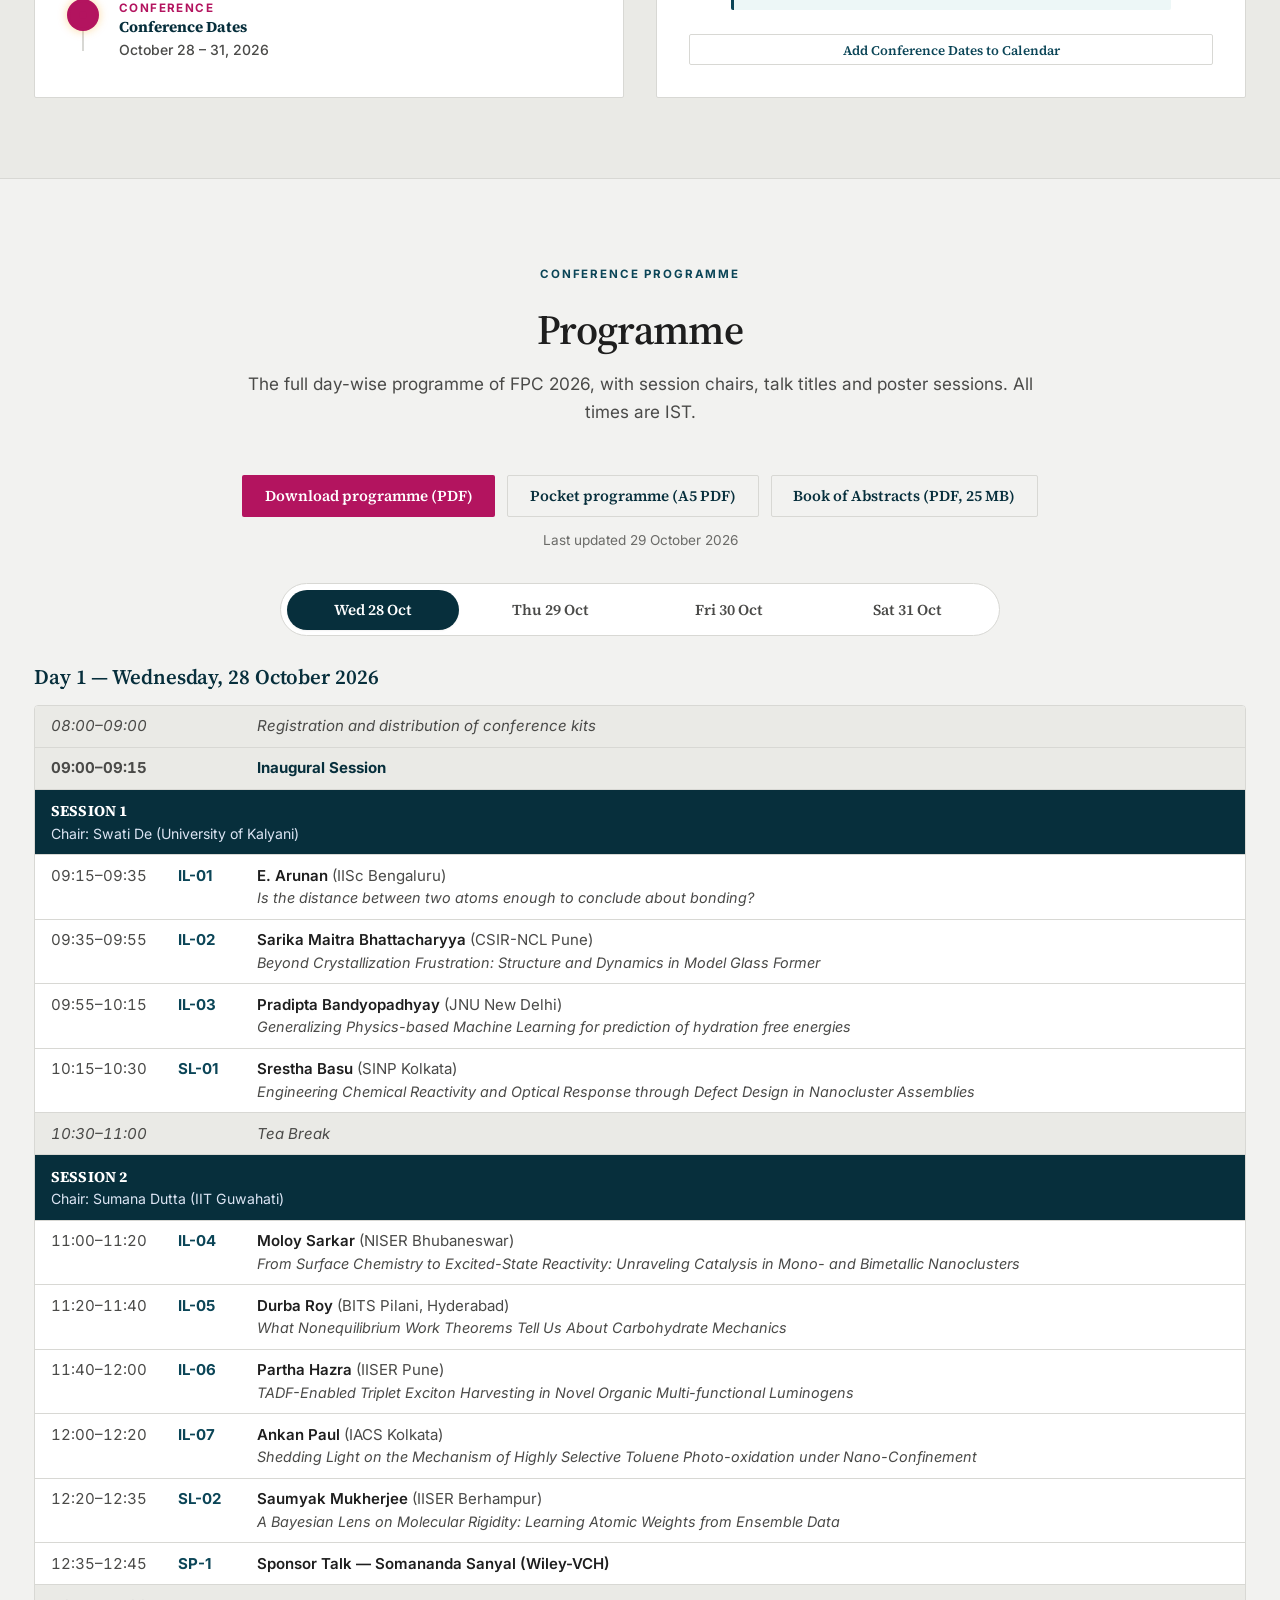
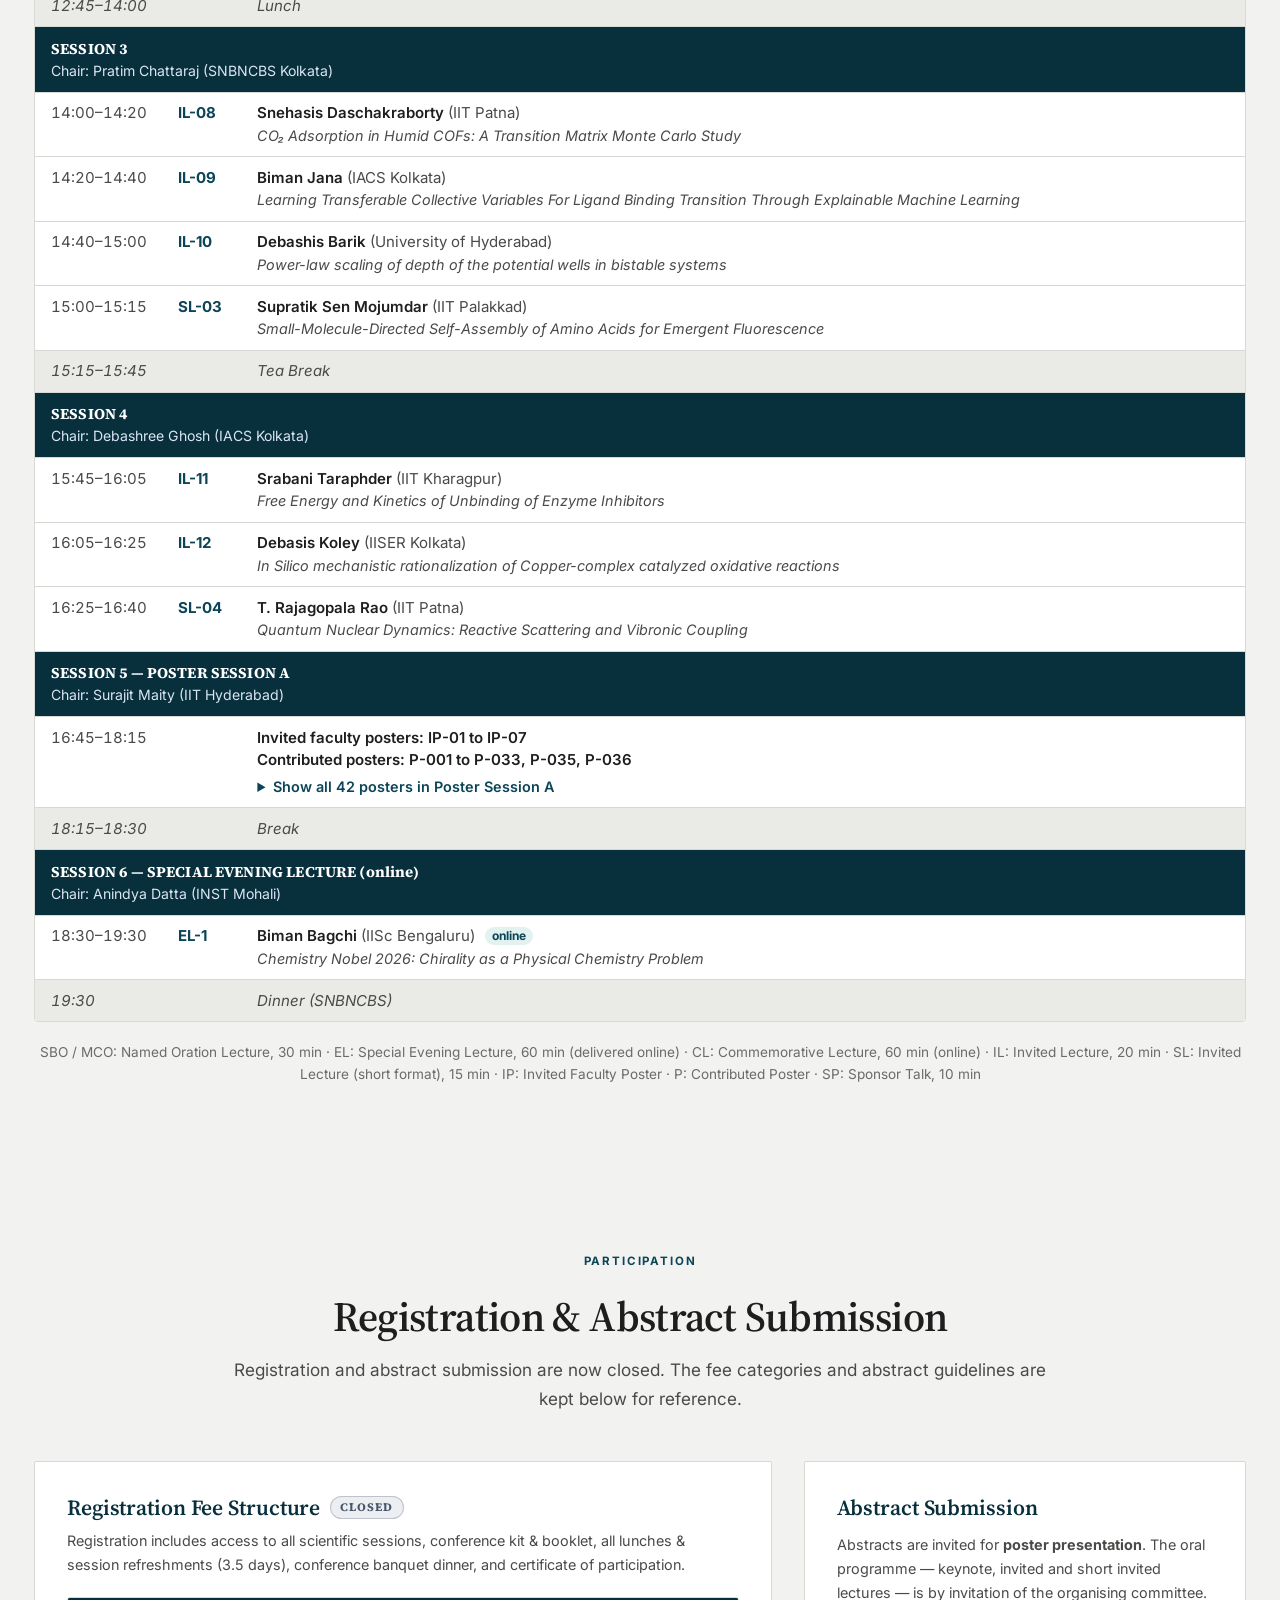
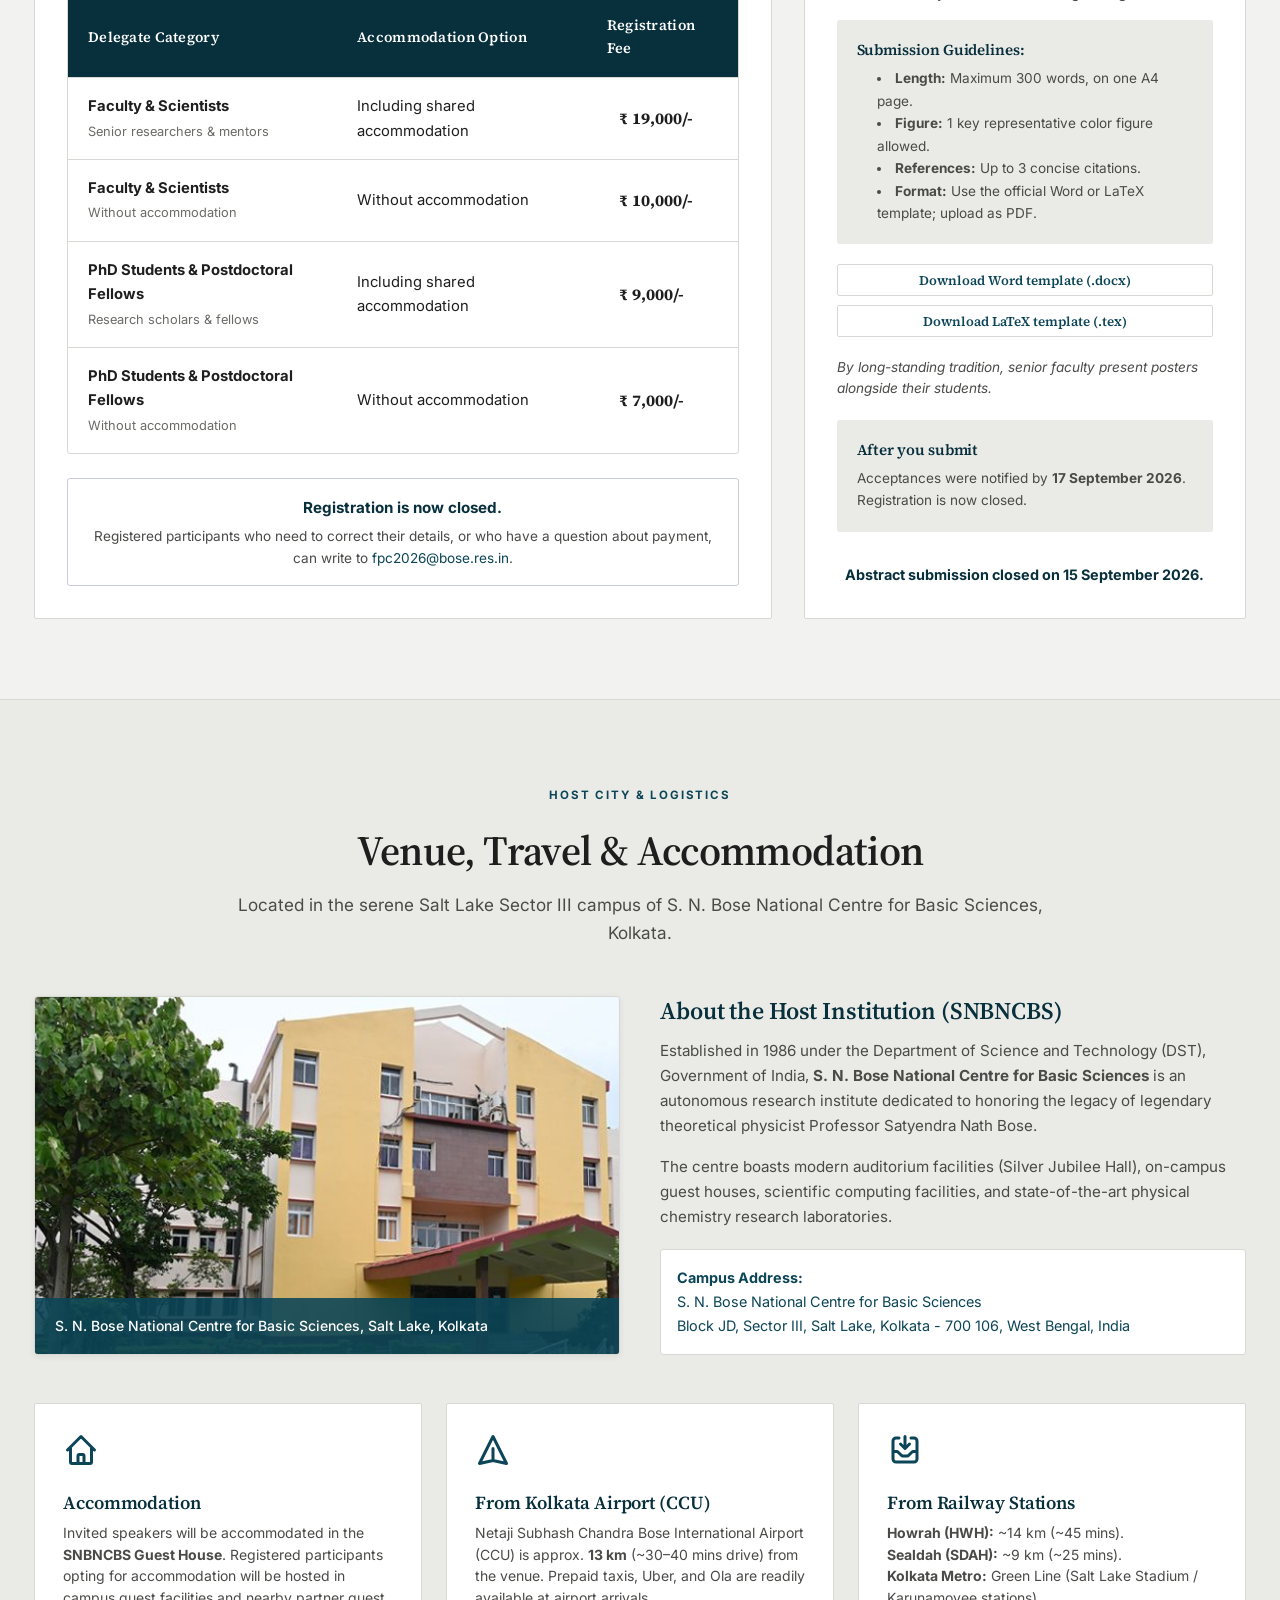
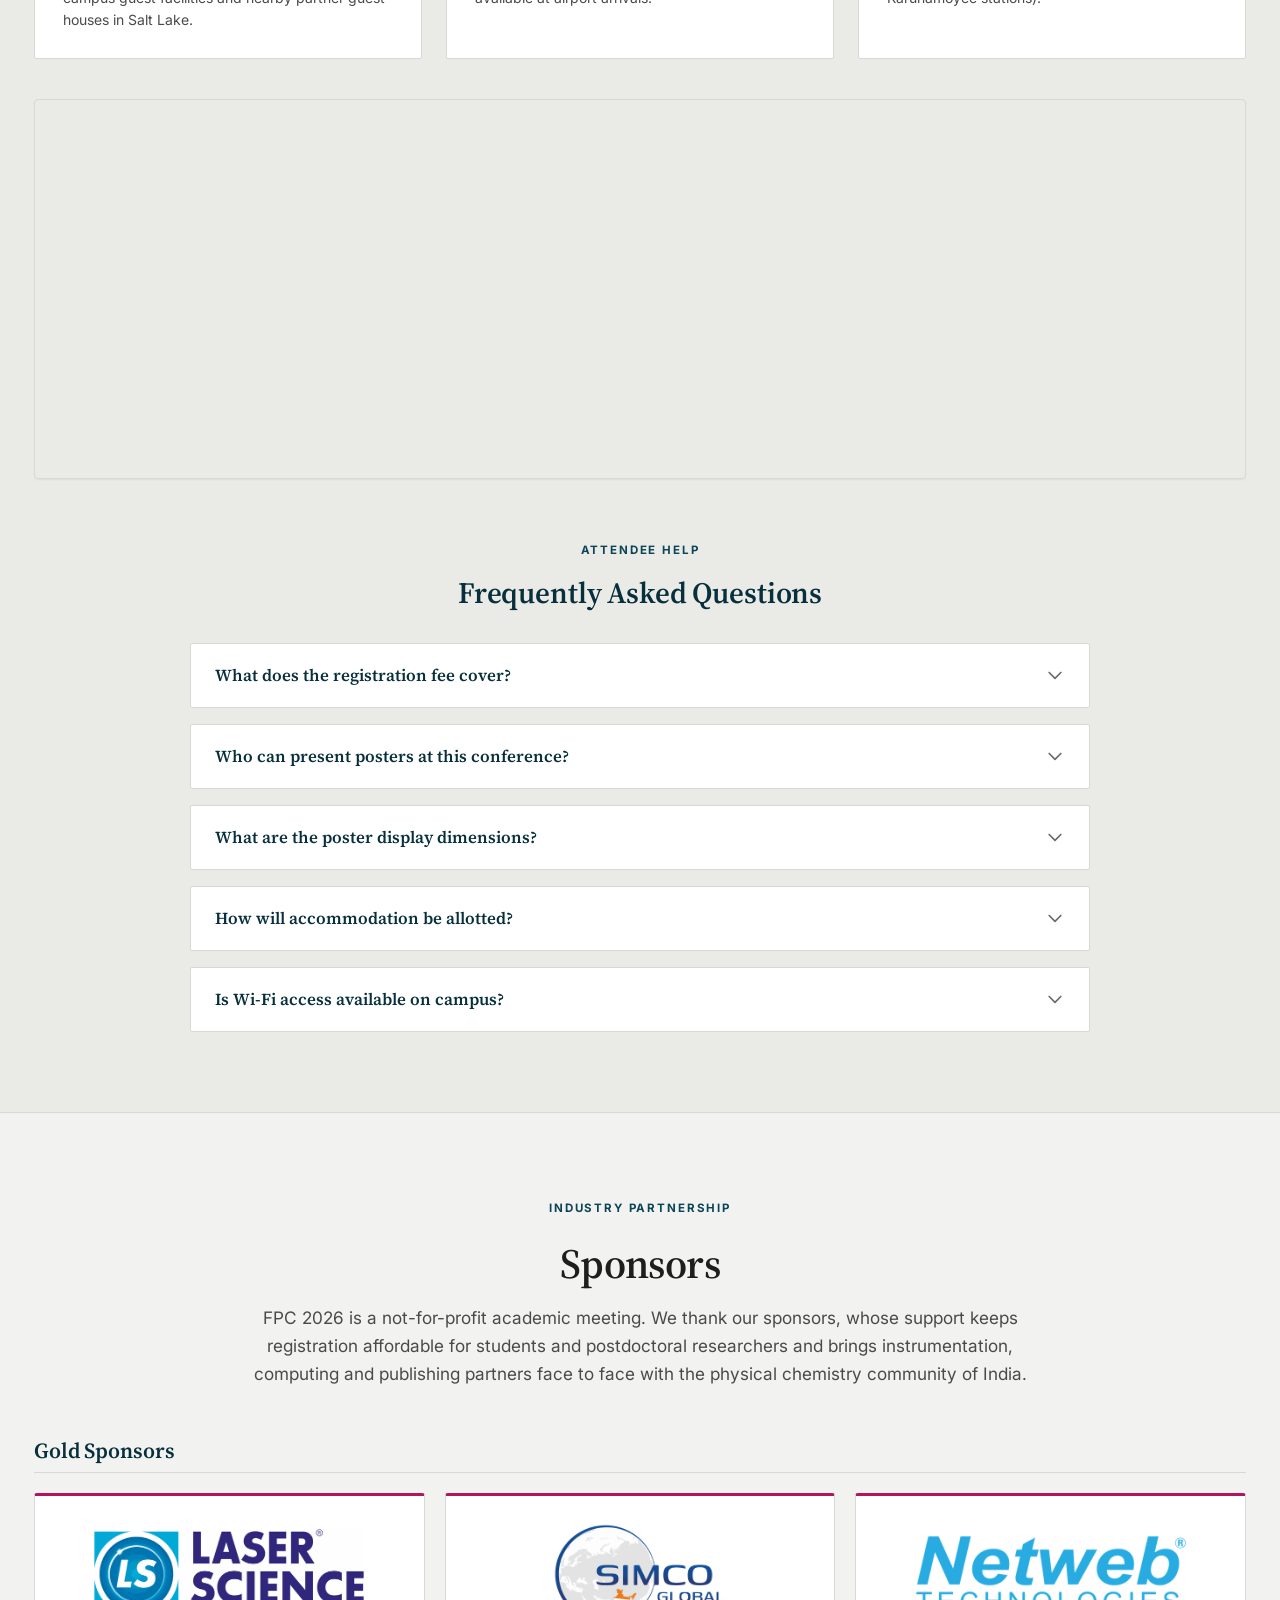
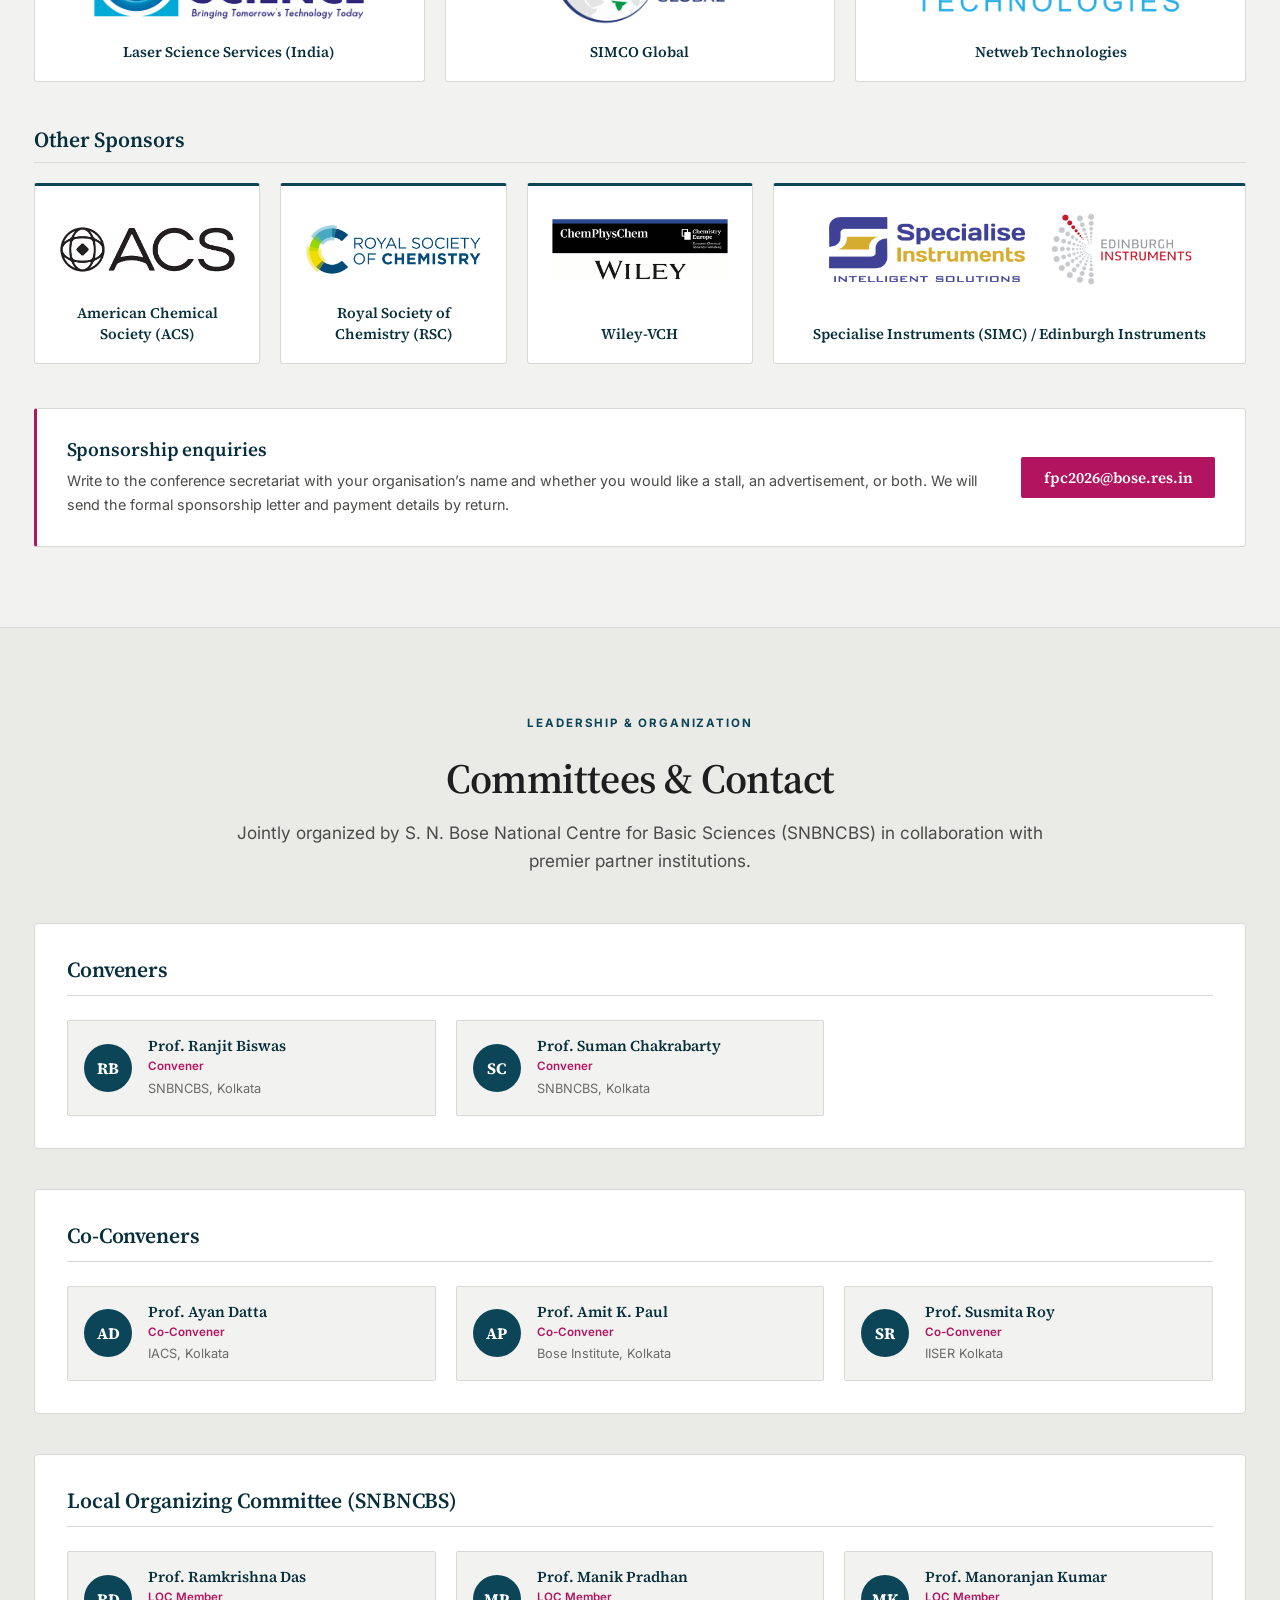
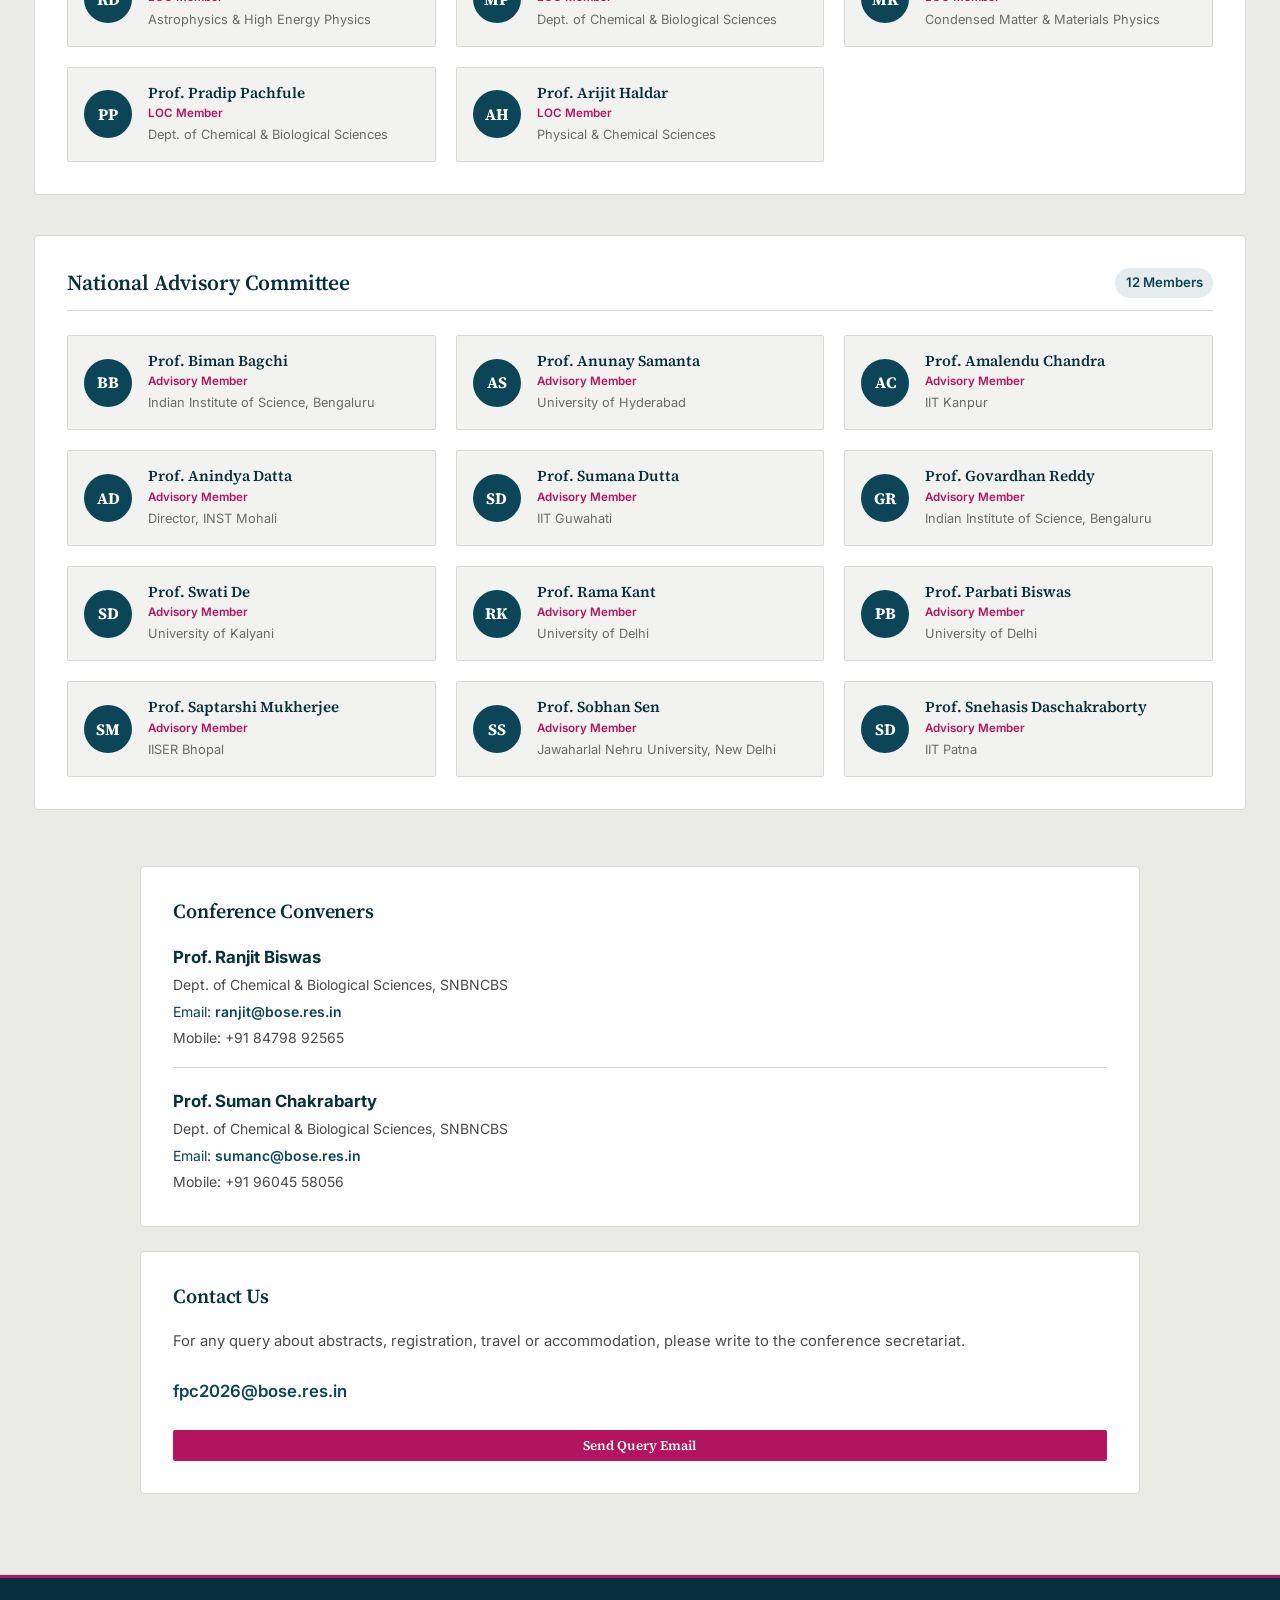
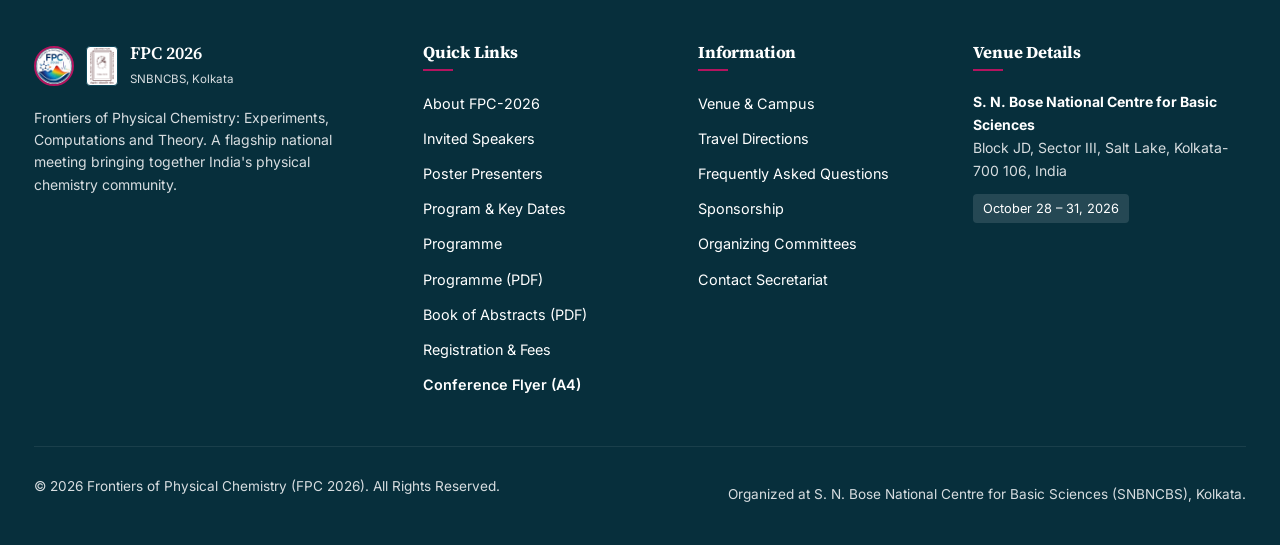
==== commit 99bfbe4e: "Programme v45: IL-31 (Musharaf Ali) cancelled, Day 4 moved up 20 min (Session 21 at 12:00); IL-22 no" ====
--- a/index.html
+++ b/index.html
@@ -424,6 +424,7 @@
             <li><span class="presenter-entry">Prof. Arnab Halder <span class="presenter-aff">(Presidency University, Kolkata)</span></span></li>
             <li><span class="presenter-entry">Prof. Arnab Mukherjee <span class="presenter-aff">(IISER Pune)</span></span></li>
             <li><span class="presenter-entry">Prof. Atanu Singha Roy <span class="presenter-aff">(NIT Meghalaya)</span></span></li>
+            <li><span class="presenter-entry">Prof. Avisek Das <span class="presenter-aff">(IACS Kolkata)</span></span></li>
             <li><span class="presenter-entry">Prof. Ayan Datta <span class="presenter-aff">(IACS Kolkata)</span></span></li>
             <li><span class="presenter-entry">Prof. Barun Kumar Maity <span class="presenter-aff">(SINP)</span></span></li>
             <li><span class="presenter-entry">Prof. Biman Bagchi <span class="presenter-aff">(IISc Bengaluru)</span></span></li>
@@ -444,7 +445,6 @@
             <li><span class="presenter-entry">Prof. Milan Hazra <span class="presenter-aff">(IIT Jodhpur)</span></span></li>
             <li><span class="presenter-entry">Prof. Moloy Sarkar <span class="presenter-aff">(NISER Bhubaneswar)</span></span></li>
             <li><span class="presenter-entry">Prof. Mousumi Das <span class="presenter-aff">(IISER Kolkata)</span></span></li>
-            <li><span class="presenter-entry">Prof. Musharaf Ali <span class="presenter-aff">(BARC Mumbai)</span></span></li>
             <li><span class="presenter-entry">Prof. Parbati Biswas <span class="presenter-aff">(University of Delhi)</span></span></li>
             <li><span class="presenter-entry">Prof. Partha Hazra <span class="presenter-aff">(IISER Pune)</span></span></li>
             <li><span class="presenter-entry">Prof. Partha Pratim Roy <span class="presenter-aff">(IIT Gandhinagar)</span></span></li>
@@ -453,7 +453,6 @@
             <li><span class="presenter-entry">Prof. Pradipta Purkayastha <span class="presenter-aff">(IISER Kolkata)</span></span></li>
             <li><span class="presenter-entry">Prof. Prasun Kumar Mandal <span class="presenter-aff">(IISER Kolkata)</span></span></li>
             <li><span class="presenter-entry">Prof. Rahul Sharma <span class="presenter-aff">(St. Xavier's College, Kolkata)</span></span></li>
-            <li><span class="presenter-entry">Prof. Rajesh Murarka <span class="presenter-aff">(IISER Bhopal)</span></span></li>
             <li><span class="presenter-entry">Prof. Rakesh S. Singh <span class="presenter-aff">(IISER Tirupati)</span></span></li>
             <li><span class="presenter-entry">Prof. Ranganathan Subramanian <span class="presenter-aff">(IIT Patna)</span></span></li>
             <li><span class="presenter-entry">Dr. Samiran Sen <span class="presenter-aff">(CNRS / Institut Pasteur)</span></span></li>
@@ -687,7 +686,7 @@
         <a href="./downloads/FPC2026_Programme.pdf" class="btn btn-gold" download>Download programme (PDF)</a>
         <a href="./downloads/FPC2026_Pocket_Programme.pdf" class="btn btn-outline-dark" download>Pocket programme (A5 PDF)</a>
         <a href="./downloads/FPC2026_Book_of_Abstracts.pdf" class="btn btn-outline-dark" target="_blank" rel="noopener">Book of Abstracts (PDF, 25&nbsp;MB)</a>
-        <span class="schedule-updated">Last updated 27 October 2026</span>
+        <span class="schedule-updated">Last updated 29 October 2026</span>
       </div>
       <div class="schedule-tabs-nav" role="tablist" aria-label="Conference days">
         <button class="schedule-tab-btn active" type="button" role="tab" id="tab-btn-day1" aria-selected="true" aria-controls="sched-day1" data-tab="sched-day1">Wed 28 Oct</button>
@@ -875,7 +874,7 @@
         <div class="schedule-table">
           <div class="sched-row sched-session"><div class="sched-sess-title">SESSION 13</div><div class="sched-chair">Chair: Sourav Pal (Ashoka University)</div></div>
           <div class="sched-row sched-talk"><div class="sched-time">09:00–09:30</div><div class="sched-slot">MCO</div><div class="sched-body"><div class="sched-oration">Mihir Chowdhury Oration Lecture</div><div class="sched-speaker">Tapas Chakraborty <span class="sched-aff">(MAKAUT, West Bengal)</span></div><div class="sched-title">Mass Spectrometry in Physical Chemistry Research</div></div></div>
-          <div class="sched-row sched-talk"><div class="sched-time">09:30–09:50</div><div class="sched-slot">IL-22</div><div class="sched-body"><div class="sched-speaker">Rajesh Murarka <span class="sched-aff">(IISER Bhopal)</span></div><div class="sched-title">Understanding the coil-globule transition in semi-flexible polymers from an energy landscape perspective</div></div></div>
+          <div class="sched-row sched-talk"><div class="sched-time">09:30–09:50</div><div class="sched-slot">IL-22</div><div class="sched-body"><div class="sched-speaker">Avisek Das <span class="sched-aff">(IACS Kolkata)</span></div><div class="sched-title">Title to be announced</div></div></div>
           <div class="sched-row sched-talk"><div class="sched-time">09:50–10:10</div><div class="sched-slot">IL-23</div><div class="sched-body"><div class="sched-speaker">Ranganathan Subramanian <span class="sched-aff">(IIT Patna)</span></div><div class="sched-title">Atmospheric Oxidation Kinetics of Emerging Halogenated Oxygenated Volatile Organic Compounds (XOVOCs)</div></div></div>
           <div class="sched-row sched-talk"><div class="sched-time">10:10–10:30</div><div class="sched-slot">IL-24</div><div class="sched-body"><div class="sched-speaker">Anirban Misra <span class="sched-aff">(University of North Bengal)</span></div><div class="sched-title">Theoretical Design and Electronic-Structure Engineering of Donor–Acceptor π-Conjugated Molecular Systems for Tunable Nonlinear Optical Properties</div></div></div>
           <div class="sched-row sched-break"><div class="sched-time">10:30–11:00</div><div class="sched-slot"></div><div class="sched-body">Tea Break</div></div>
@@ -959,22 +958,21 @@
         <h3 class="schedule-day-title">Day 4 — Saturday, 31 October 2026</h3>
         <div class="schedule-table">
           <div class="sched-row sched-session"><div class="sched-sess-title">SESSION 19</div><div class="sched-chair">Chair: Ranjan Das (West Bengal State University)</div></div>
-          <div class="sched-row sched-talk"><div class="sched-time">09:00–09:20</div><div class="sched-slot">IL-31</div><div class="sched-body"><div class="sched-speaker">Musharaf Ali <span class="sched-aff">(BARC Mumbai)</span></div><div class="sched-title">Thermophysical and dynamical properties of liquid sodium: Insights from MD simulations and DFT-BTE theory</div></div></div>
-          <div class="sched-row sched-talk"><div class="sched-time">09:20–09:40</div><div class="sched-slot">IL-32</div><div class="sched-body"><div class="sched-speaker">Sayan Bagchi <span class="sched-aff">(CSIR-NCL Pune)</span></div><div class="sched-title">Water Dynamics in Biomolecular Condensates: Beyond Slow Biomolecular Diffusion</div></div></div>
-          <div class="sched-row sched-talk"><div class="sched-time">09:40–10:00</div><div class="sched-slot">IL-33</div><div class="sched-body"><div class="sched-speaker">Milan Hazra <span class="sched-aff">(IIT Jodhpur)</span></div><div class="sched-title">Decoding Molecular Grammar of Heterotypic Biomolecular Condensates: Interplay of Sequence Architecture and RNA-like polyelectrolyte Mediated Competitive Interactions</div></div></div>
-          <div class="sched-row sched-talk"><div class="sched-time">10:00–10:15</div><div class="sched-slot">SL-21</div><div class="sched-body"><div class="sched-speaker">Biswajit Guchhait <span class="sched-aff">(Shiv Nadar University)</span></div><div class="sched-title">Domain-Specific Dynamics and Solvent-Controlled Excited-State Proton Transfer in Deep Eutectic Solvents</div></div></div>
-          <div class="sched-row sched-talk"><div class="sched-time">10:15–10:30</div><div class="sched-slot">SL-22</div><div class="sched-body"><div class="sched-speaker">Madhurima Jana <span class="sched-aff">(NIT Rourkela)</span></div><div class="sched-title">Hydrophobic Amino Acid Solutions at Work: Do They Reshape Protein Solvation and Thermal Stability?</div></div></div>
-          <div class="sched-row sched-break"><div class="sched-time">10:30–11:00</div><div class="sched-slot"></div><div class="sched-body">Tea Break</div></div>
+          <div class="sched-row sched-talk"><div class="sched-time">09:00–09:20</div><div class="sched-slot">IL-32</div><div class="sched-body"><div class="sched-speaker">Sayan Bagchi <span class="sched-aff">(CSIR-NCL Pune)</span></div><div class="sched-title">Water Dynamics in Biomolecular Condensates: Beyond Slow Biomolecular Diffusion</div></div></div>
+          <div class="sched-row sched-talk"><div class="sched-time">09:20–09:40</div><div class="sched-slot">IL-33</div><div class="sched-body"><div class="sched-speaker">Milan Hazra <span class="sched-aff">(IIT Jodhpur)</span></div><div class="sched-title">Decoding Molecular Grammar of Heterotypic Biomolecular Condensates: Interplay of Sequence Architecture and RNA-like polyelectrolyte Mediated Competitive Interactions</div></div></div>
+          <div class="sched-row sched-talk"><div class="sched-time">09:40–09:55</div><div class="sched-slot">SL-21</div><div class="sched-body"><div class="sched-speaker">Biswajit Guchhait <span class="sched-aff">(Shiv Nadar University)</span></div><div class="sched-title">Domain-Specific Dynamics and Solvent-Controlled Excited-State Proton Transfer in Deep Eutectic Solvents</div></div></div>
+          <div class="sched-row sched-talk"><div class="sched-time">09:55–10:10</div><div class="sched-slot">SL-22</div><div class="sched-body"><div class="sched-speaker">Madhurima Jana <span class="sched-aff">(NIT Rourkela)</span></div><div class="sched-title">Hydrophobic Amino Acid Solutions at Work: Do They Reshape Protein Solvation and Thermal Stability?</div></div></div>
+          <div class="sched-row sched-break"><div class="sched-time">10:10–10:40</div><div class="sched-slot"></div><div class="sched-body">Tea Break</div></div>
           <div class="sched-row sched-session"><div class="sched-sess-title">SESSION 20</div><div class="sched-chair">Chair: Chaitali Mukhopadhyay (University of Calcutta)</div></div>
-          <div class="sched-row sched-talk"><div class="sched-time">11:00–11:20</div><div class="sched-slot">IL-34</div><div class="sched-body"><div class="sched-speaker">Pradipta Purkayastha <span class="sched-aff">(IISER Kolkata)</span></div><div class="sched-title">Epitaxial Assembly of 1D/2D Organic Lateral Heterojunctions for Integrated Photonics</div></div></div>
-          <div class="sched-row sched-talk"><div class="sched-time">11:20–11:40</div><div class="sched-slot">IL-35</div><div class="sched-body"><div class="sched-speaker">Rahul Sharma <span class="sched-aff">(St. Xavier&#x27;s College (Autonomous), Kolkata)</span></div><div class="sched-title">Transient collective motion and density voids in a model drying chemotactic bacterial film</div></div></div>
-          <div class="sched-row sched-talk"><div class="sched-time">11:40–11:55</div><div class="sched-slot">SL-23</div><div class="sched-body"><div class="sched-speaker">Satyapriya Bhandari <span class="sched-aff">(Kandi Raj College)</span></div><div class="sched-title">Engineered Nanoarchitectures for Enhanced Energy Transfer and Multifunctional Applications</div></div></div>
-          <div class="sched-row sched-talk"><div class="sched-time">11:55–12:10</div><div class="sched-slot">SL-24</div><div class="sched-body"><div class="sched-speaker">Piyush Mishra <span class="sched-aff">(IIT Kharagpur)</span></div><div class="sched-title">Understanding Chemical Mechanisms Through Molecular Spectroscopy</div></div></div>
-          <div class="sched-row sched-break"><div class="sched-time">12:10–12:20</div><div class="sched-slot"></div><div class="sched-body">Break</div></div>
+          <div class="sched-row sched-talk"><div class="sched-time">10:40–11:00</div><div class="sched-slot">IL-34</div><div class="sched-body"><div class="sched-speaker">Pradipta Purkayastha <span class="sched-aff">(IISER Kolkata)</span></div><div class="sched-title">Epitaxial Assembly of 1D/2D Organic Lateral Heterojunctions for Integrated Photonics</div></div></div>
+          <div class="sched-row sched-talk"><div class="sched-time">11:00–11:20</div><div class="sched-slot">IL-35</div><div class="sched-body"><div class="sched-speaker">Rahul Sharma <span class="sched-aff">(St. Xavier&#x27;s College (Autonomous), Kolkata)</span></div><div class="sched-title">Transient collective motion and density voids in a model drying chemotactic bacterial film</div></div></div>
+          <div class="sched-row sched-talk"><div class="sched-time">11:20–11:35</div><div class="sched-slot">SL-23</div><div class="sched-body"><div class="sched-speaker">Satyapriya Bhandari <span class="sched-aff">(Kandi Raj College)</span></div><div class="sched-title">Engineered Nanoarchitectures for Enhanced Energy Transfer and Multifunctional Applications</div></div></div>
+          <div class="sched-row sched-talk"><div class="sched-time">11:35–11:50</div><div class="sched-slot">SL-24</div><div class="sched-body"><div class="sched-speaker">Piyush Mishra <span class="sched-aff">(IIT Kharagpur)</span></div><div class="sched-title">Understanding Chemical Mechanisms Through Molecular Spectroscopy</div></div></div>
+          <div class="sched-row sched-break"><div class="sched-time">11:50–12:00</div><div class="sched-slot"></div><div class="sched-body">Break</div></div>
           <div class="sched-row sched-session"><div class="sched-sess-title">SESSION 21 — Commemorative Session Remembering the Life and Works of Prof. B. M. Deb</div><div class="sched-chair">Chair: Pratim Chattaraj (SNBNCBS Kolkata)</div></div>
-          <div class="sched-row sched-talk"><div class="sched-time">12:20–13:20</div><div class="sched-slot">CL</div><div class="sched-body"><div class="sched-speaker">Swapan K. Ghosh <span class="sched-aff">(UM-DAE Centre for Excellence in Basic Sciences, Mumbai)</span> <span class="sched-online">online</span></div></div></div>
-          <div class="sched-row sched-break sched-ceremony"><div class="sched-time">13:20–13:50</div><div class="sched-slot"></div><div class="sched-body">Valedictory Session</div></div>
-          <div class="sched-row sched-break"><div class="sched-time">13:50–14:50</div><div class="sched-slot"></div><div class="sched-body">Lunch and departure</div></div>
+          <div class="sched-row sched-talk"><div class="sched-time">12:00–13:00</div><div class="sched-slot">CL</div><div class="sched-body"><div class="sched-speaker">Swapan K. Ghosh <span class="sched-aff">(UM-DAE Centre for Excellence in Basic Sciences, Mumbai)</span> <span class="sched-online">online</span></div></div></div>
+          <div class="sched-row sched-break sched-ceremony"><div class="sched-time">13:00–13:30</div><div class="sched-slot"></div><div class="sched-body">Valedictory Session</div></div>
+          <div class="sched-row sched-break"><div class="sched-time">13:30–14:30</div><div class="sched-slot"></div><div class="sched-body">Lunch and departure</div></div>
         </div>
       </div>
       <p class="schedule-legend">SBO / MCO: Named Oration Lecture, 30 min · EL: Special Evening Lecture, 60 min (delivered online) · CL: Commemorative Lecture, 60 min (online) · IL: Invited Lecture, 20 min · SL: Invited Lecture (short format), 15 min · IP: Invited Faculty Poster · P: Contributed Poster · SP: Sponsor Talk, 10 min</p>
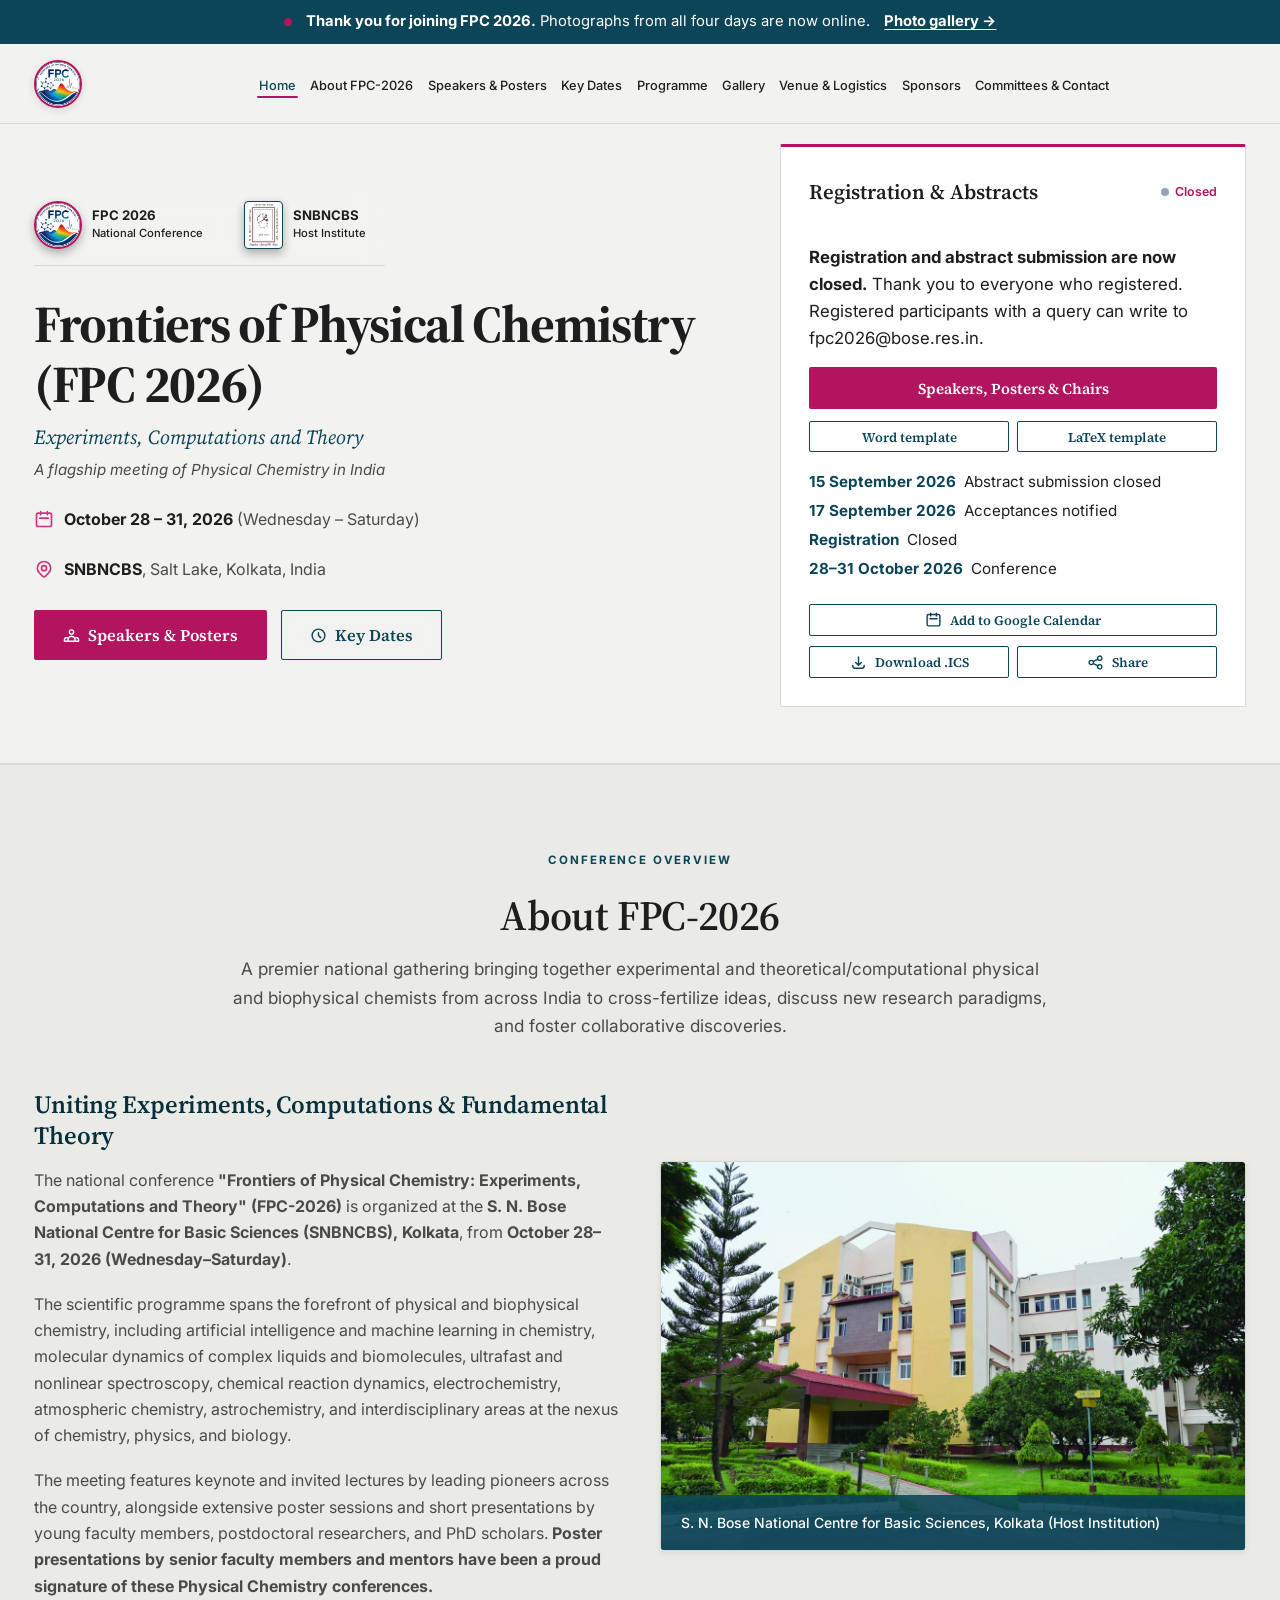
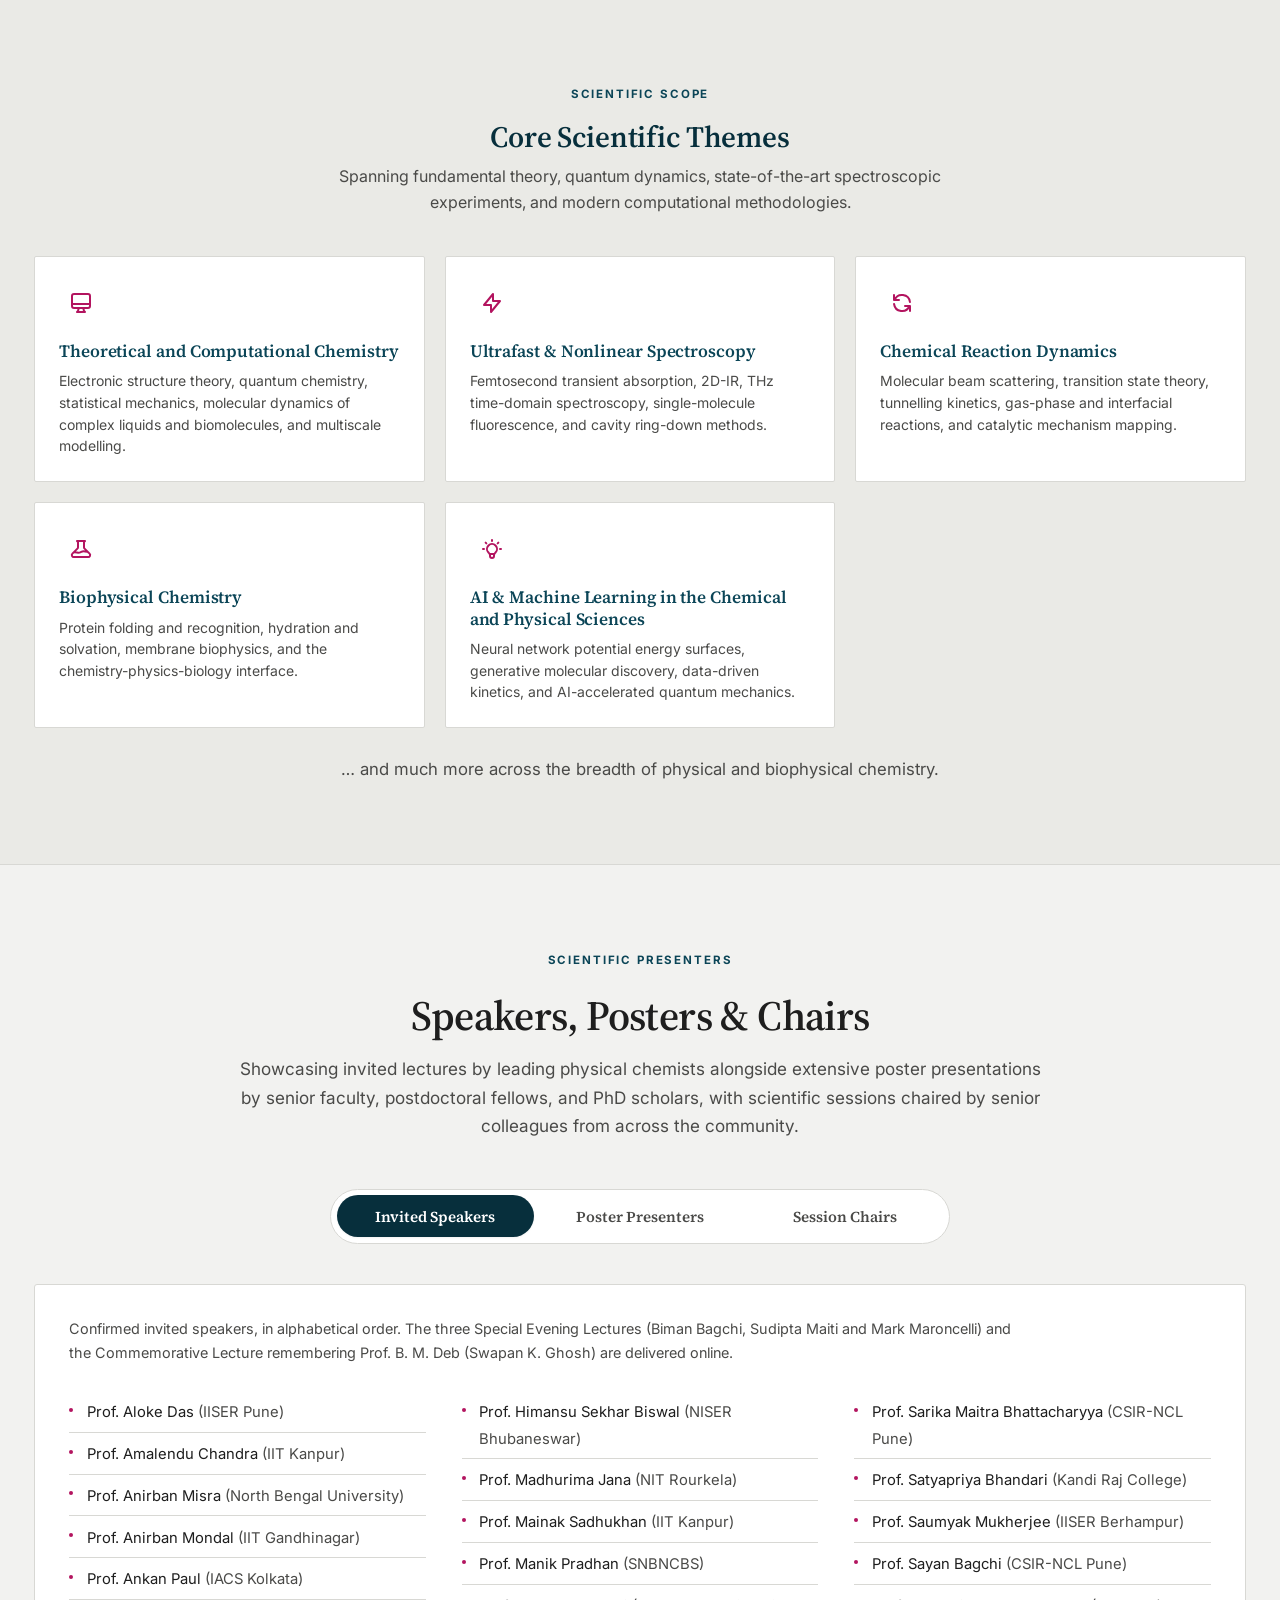
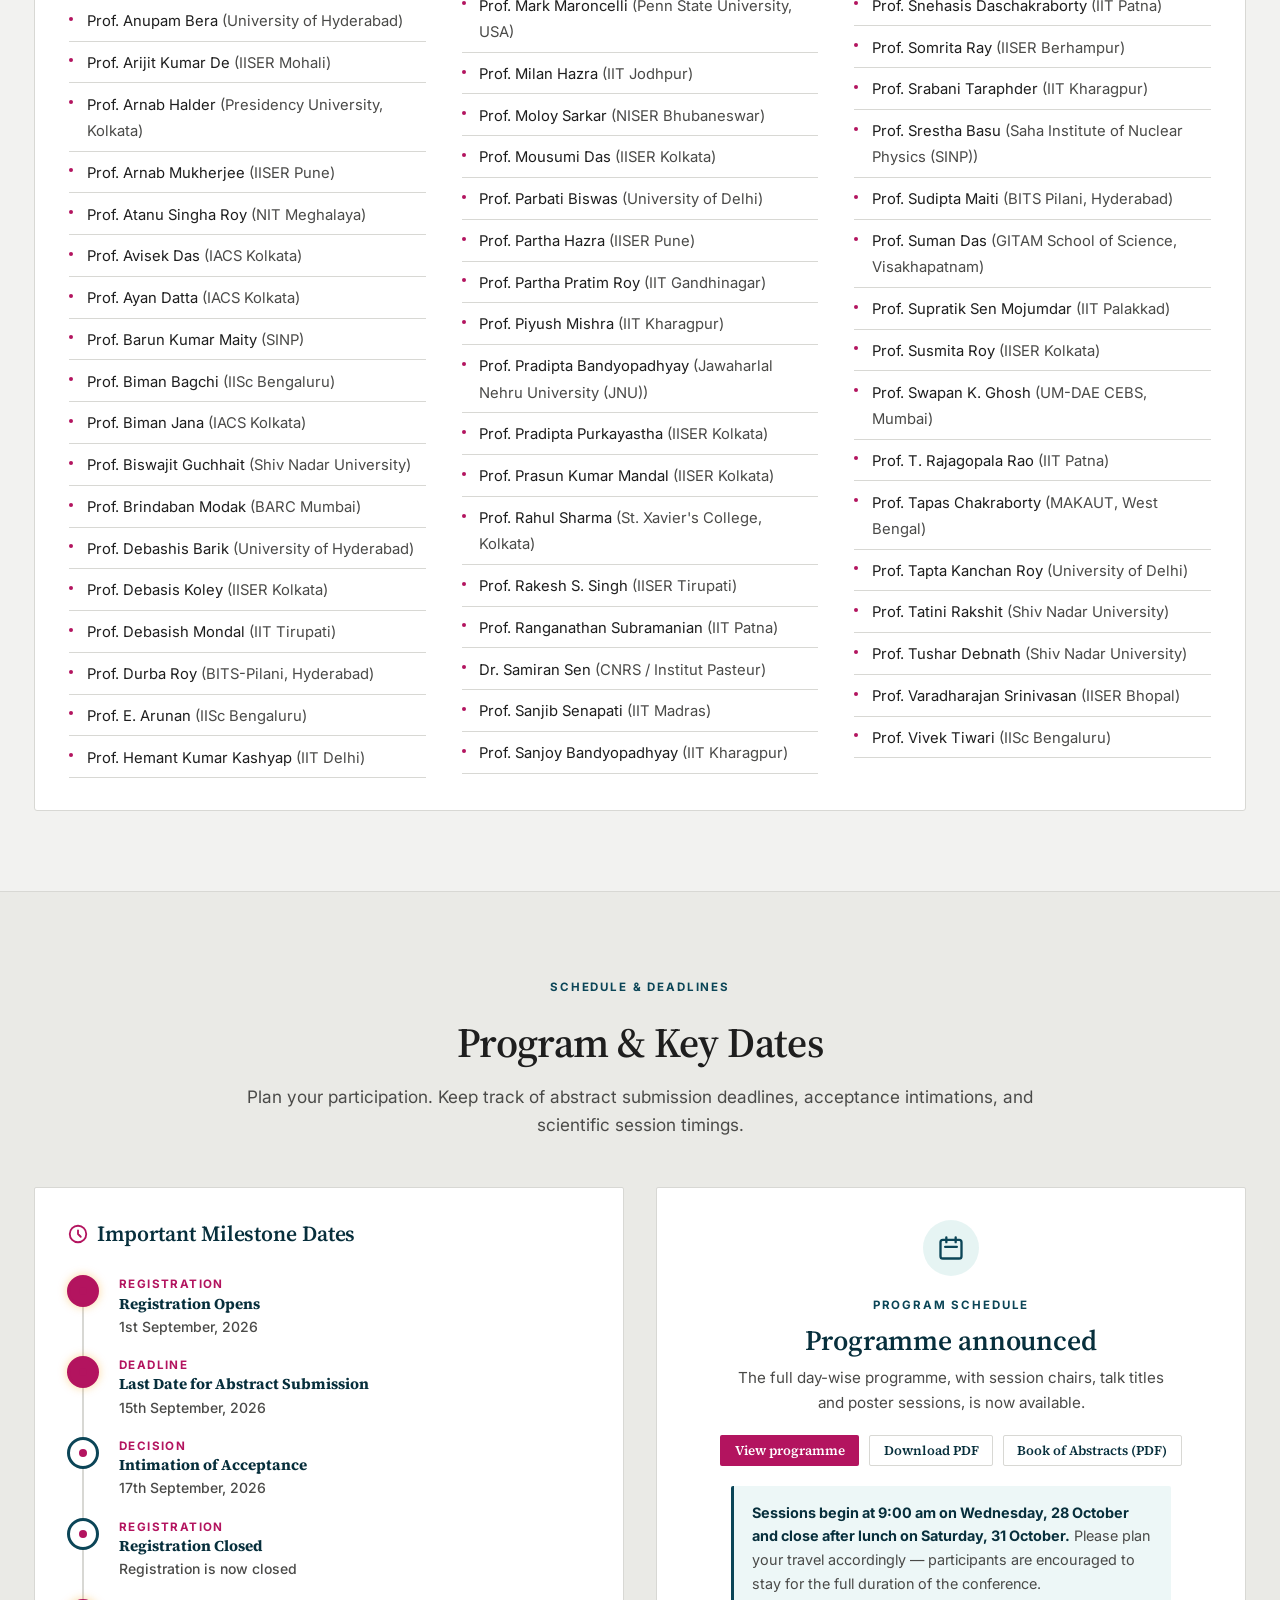
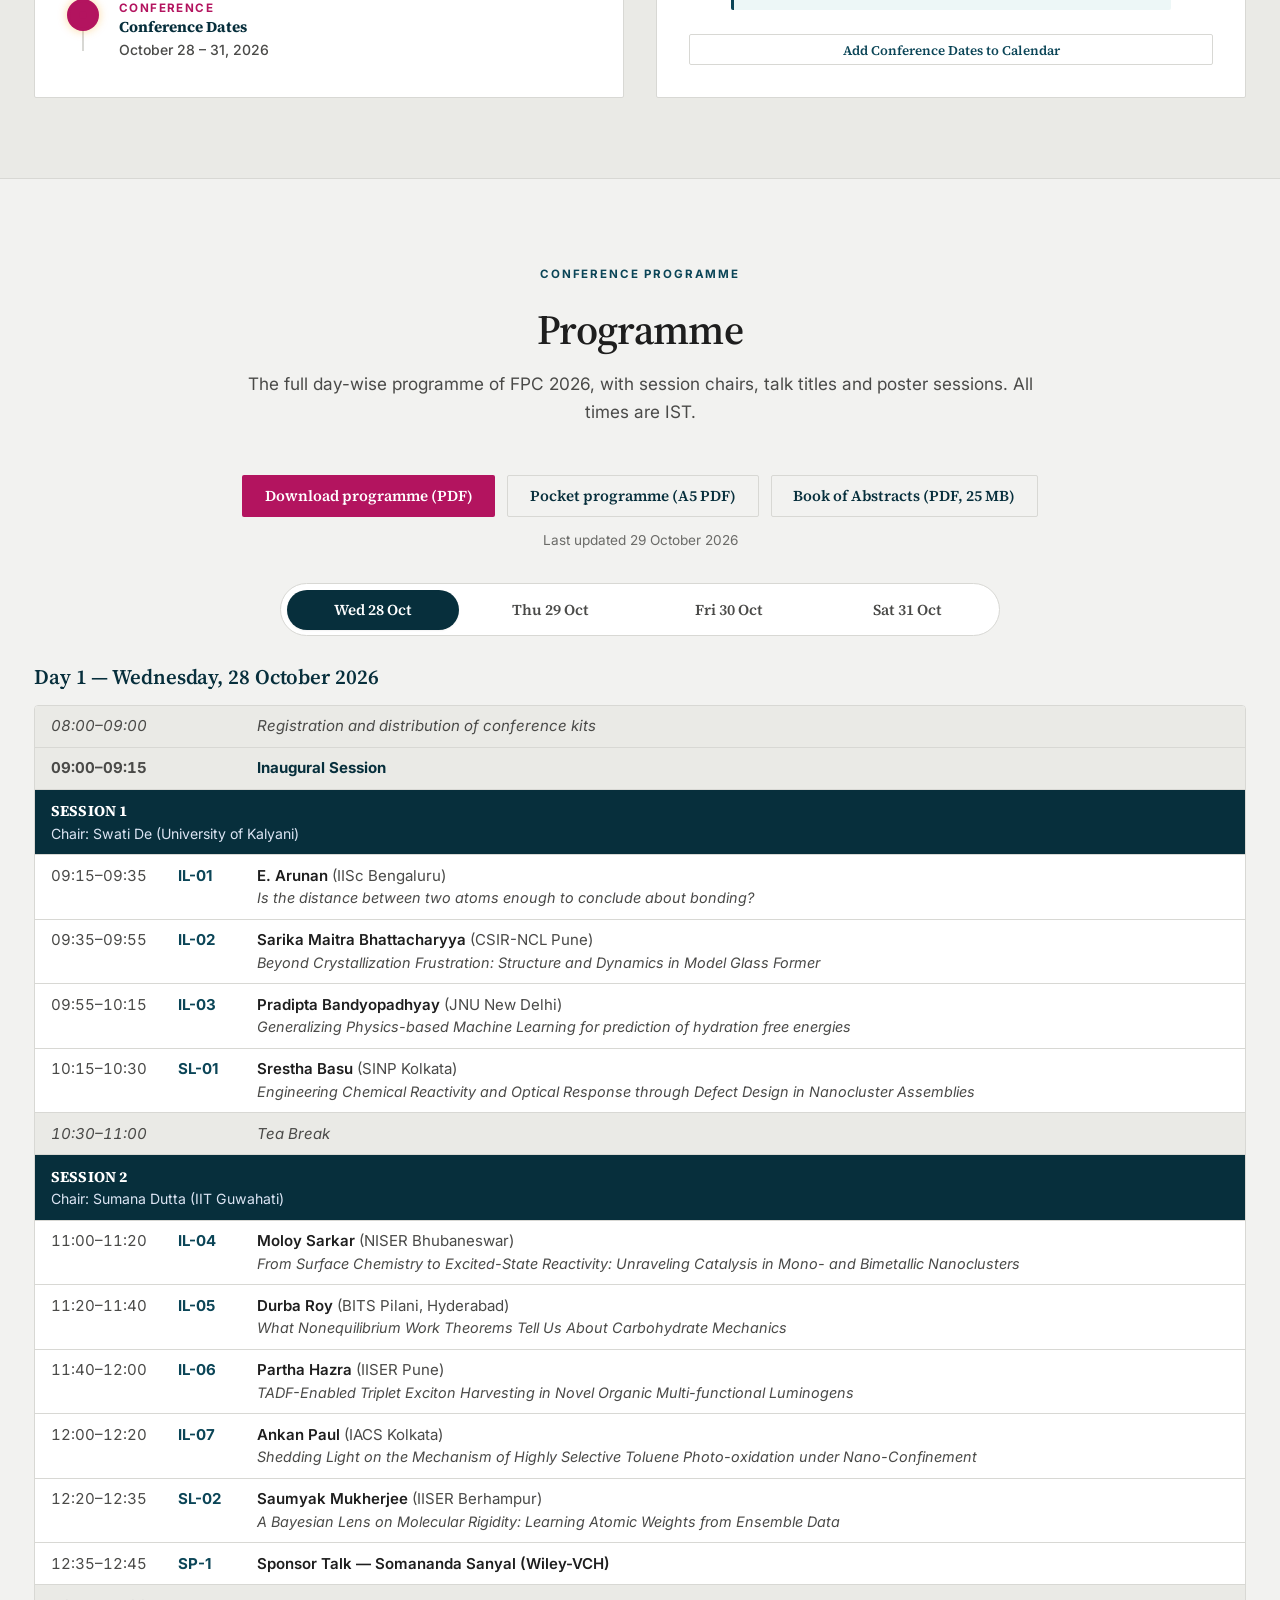
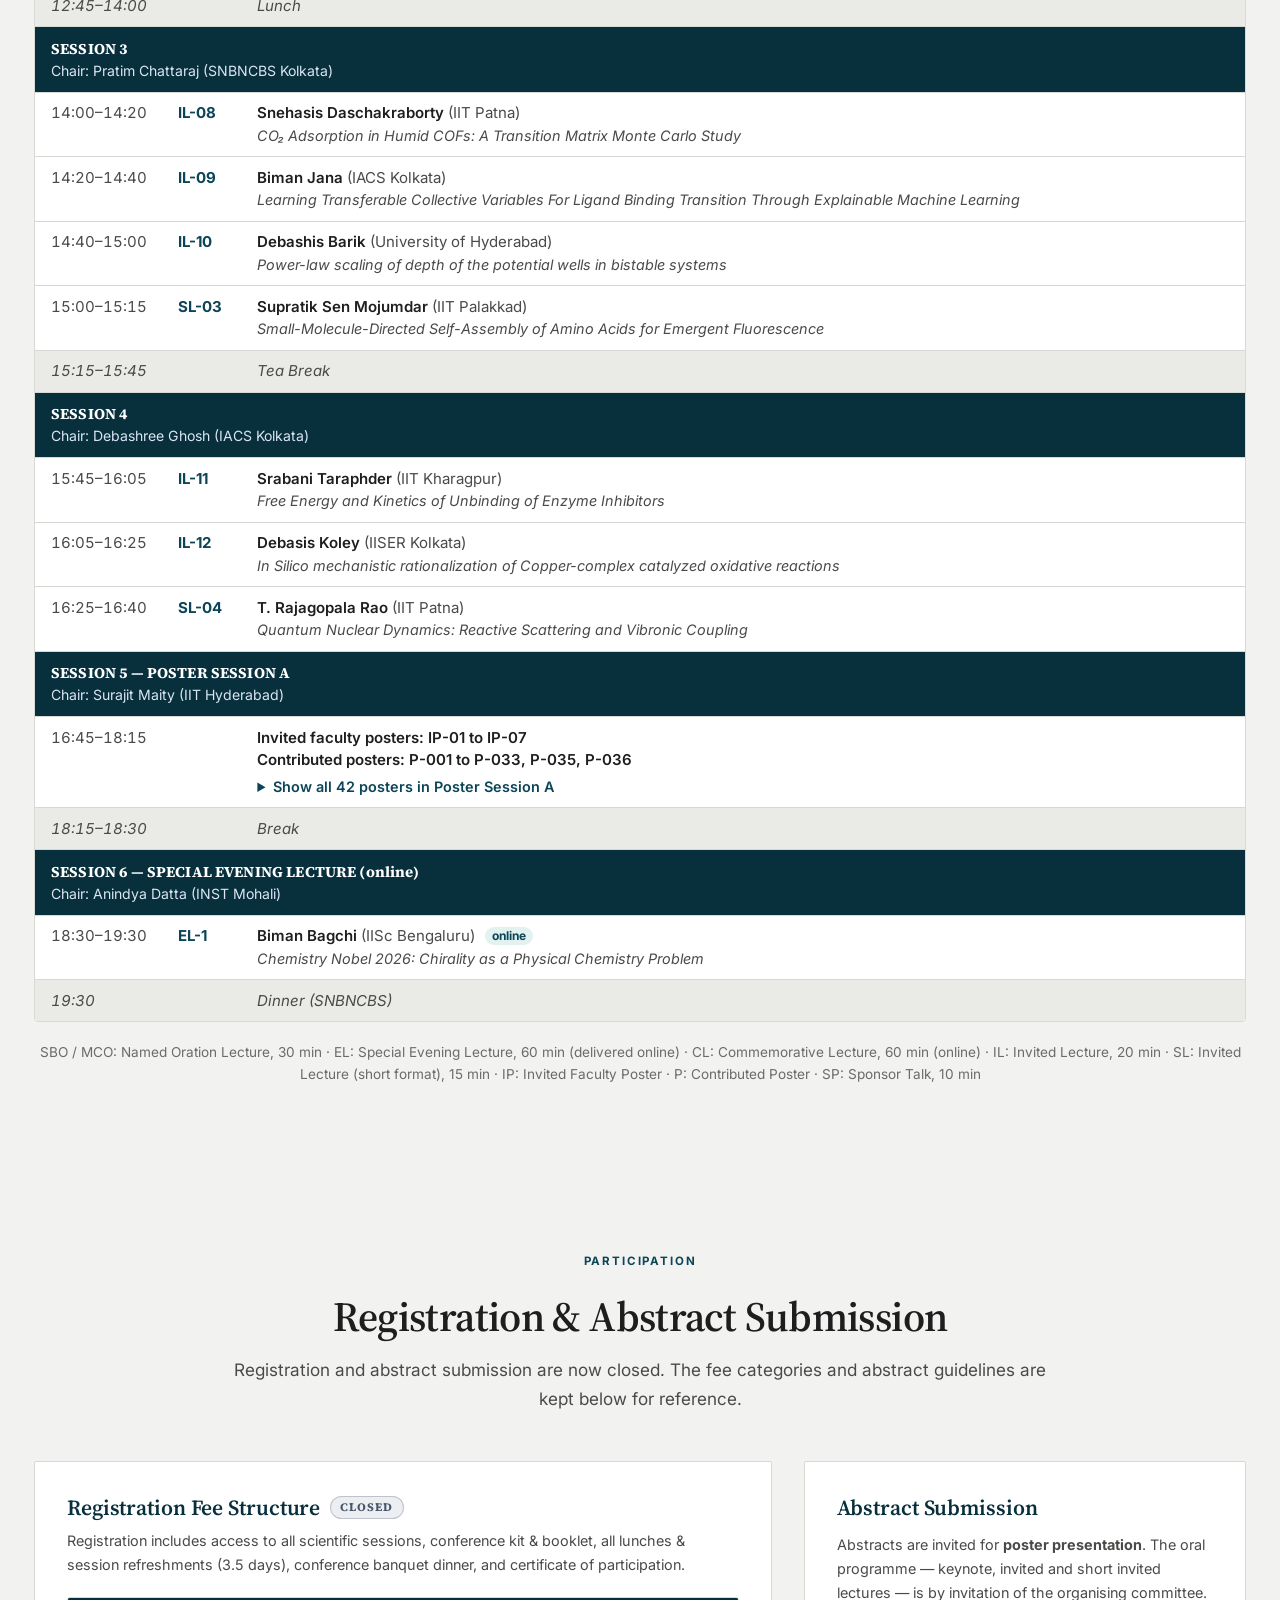
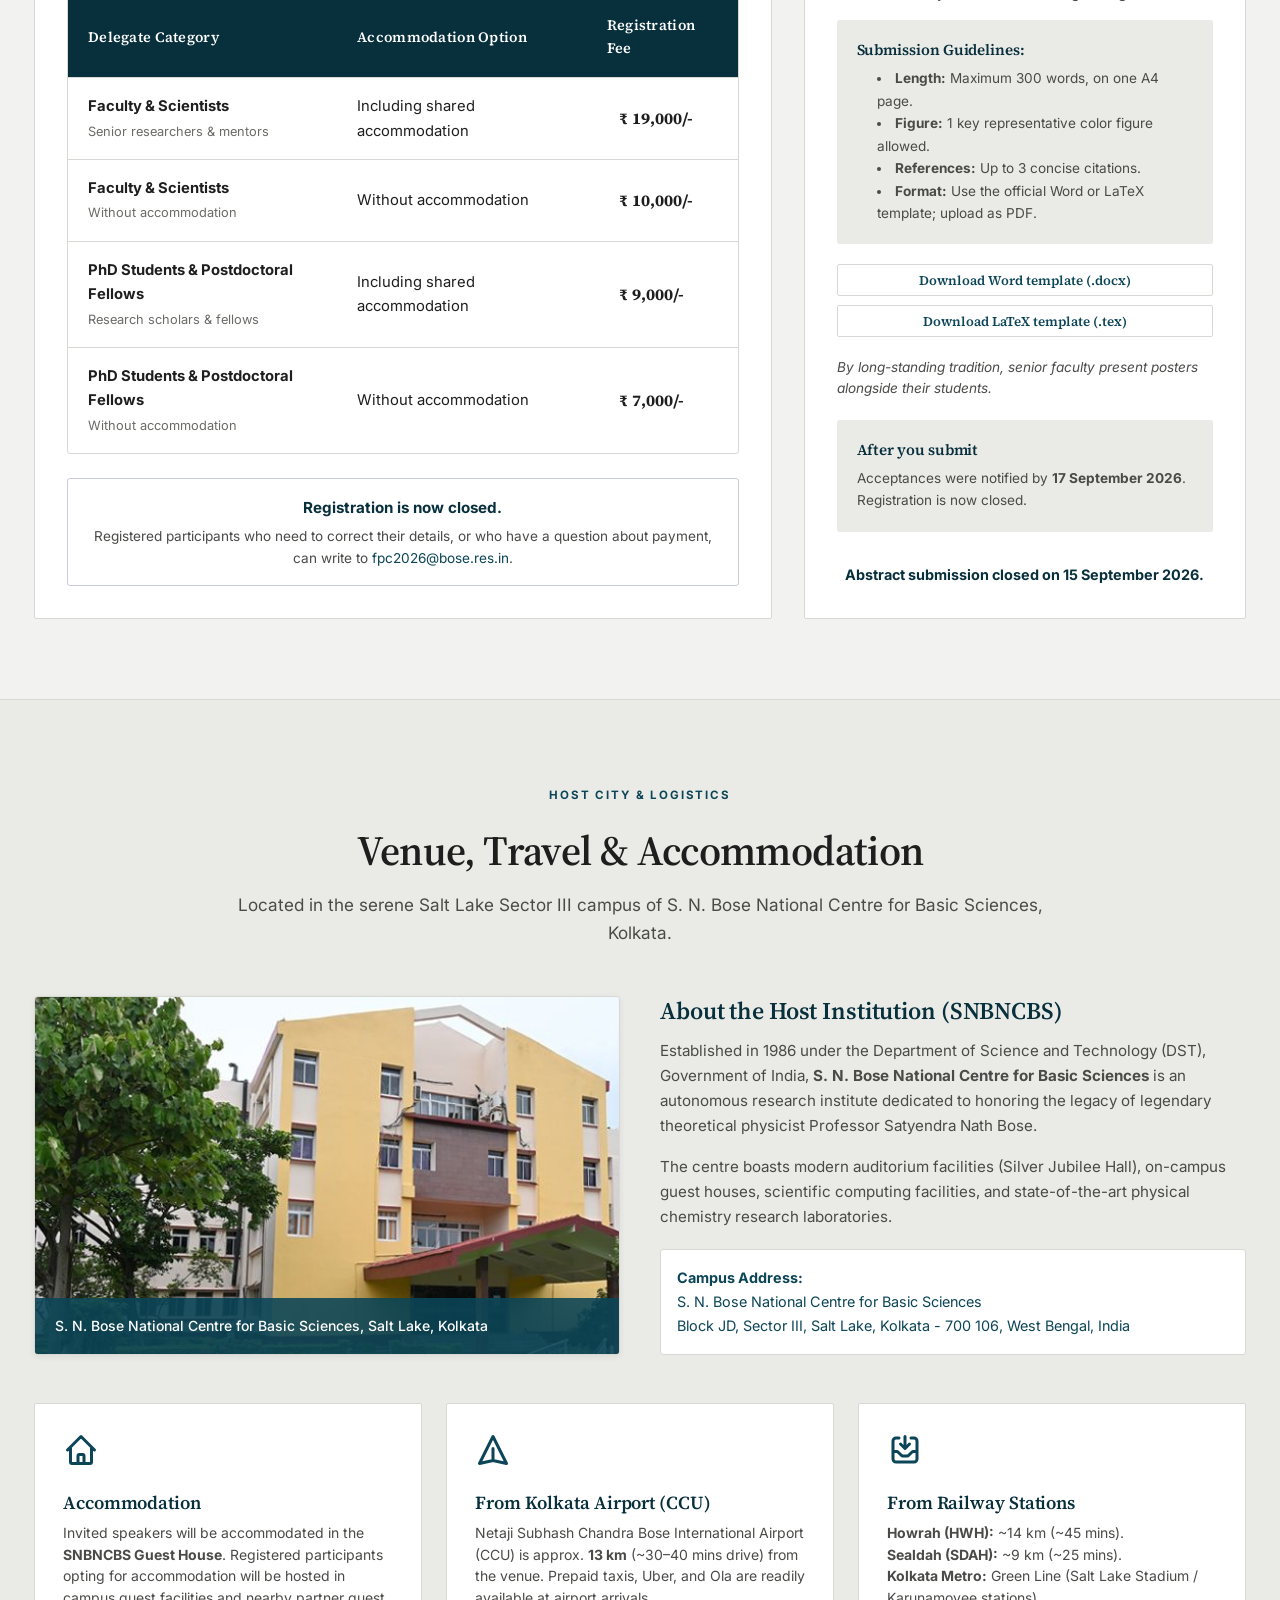
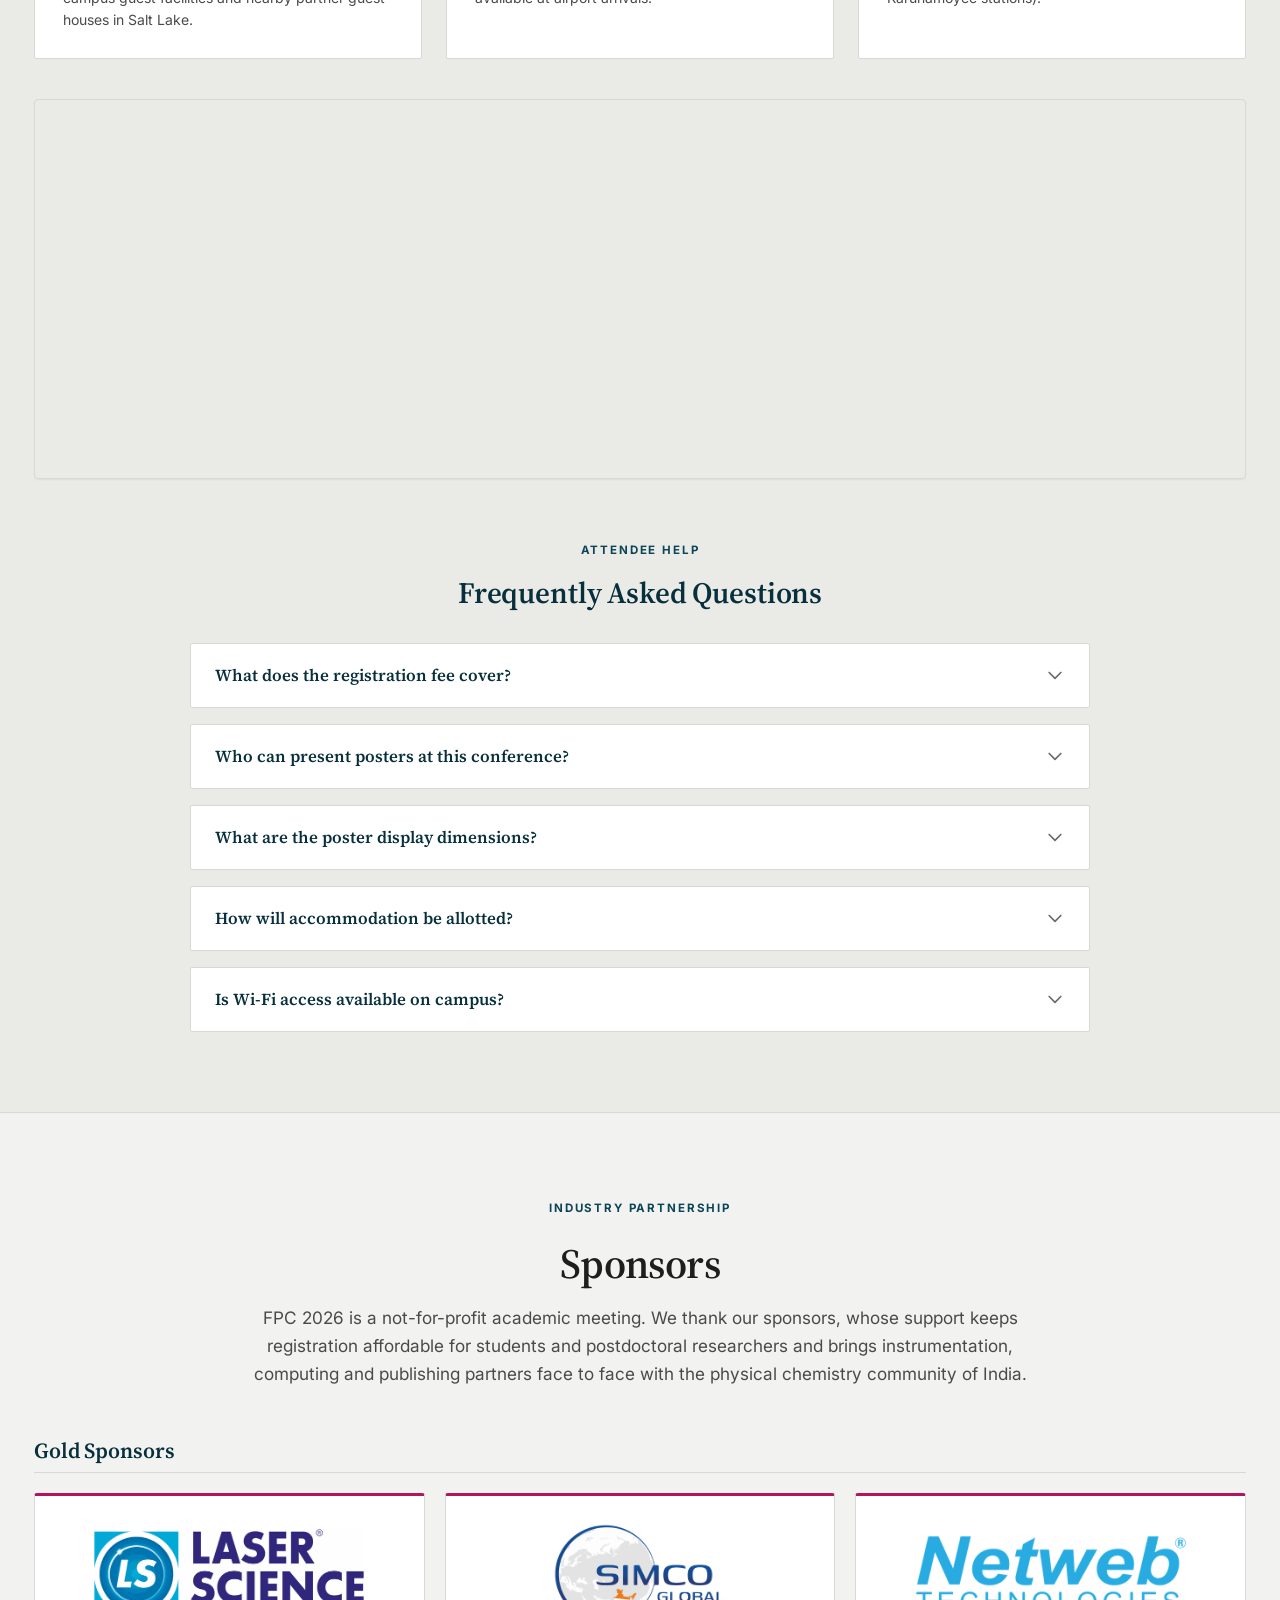
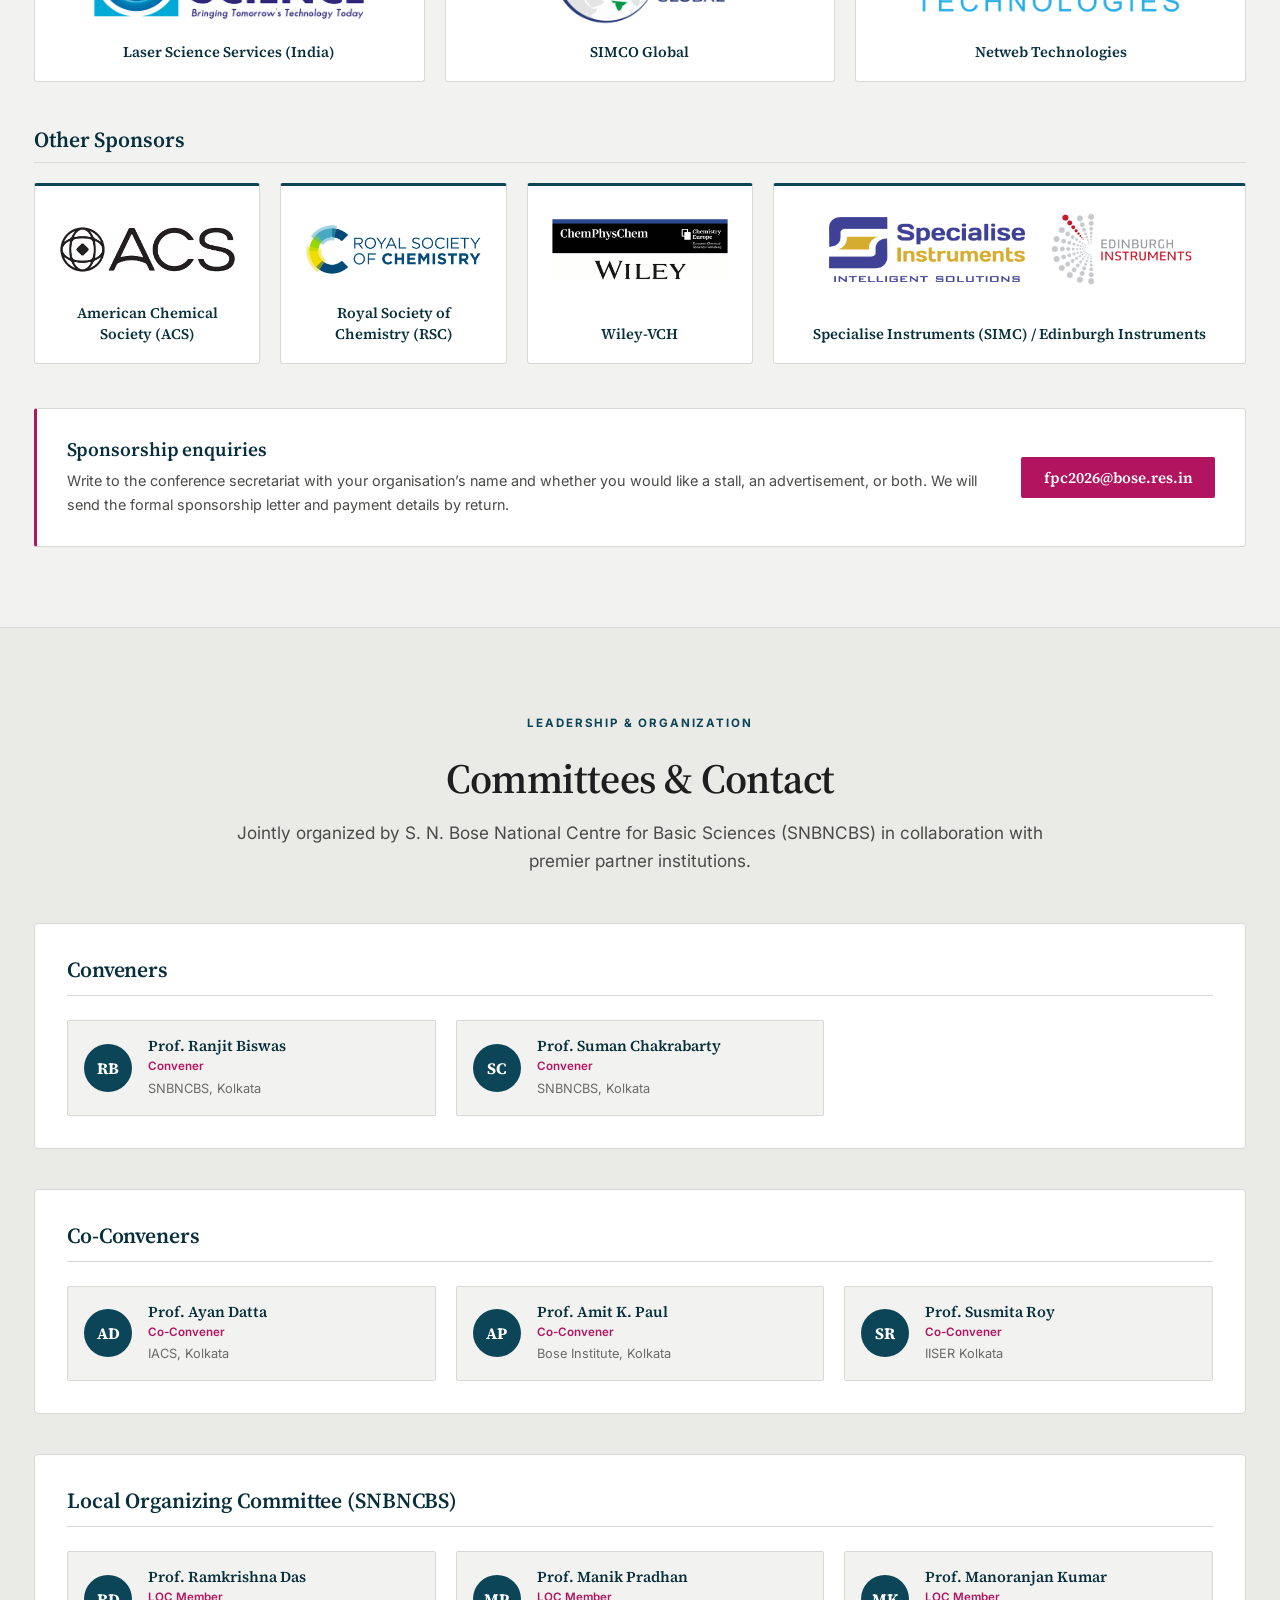
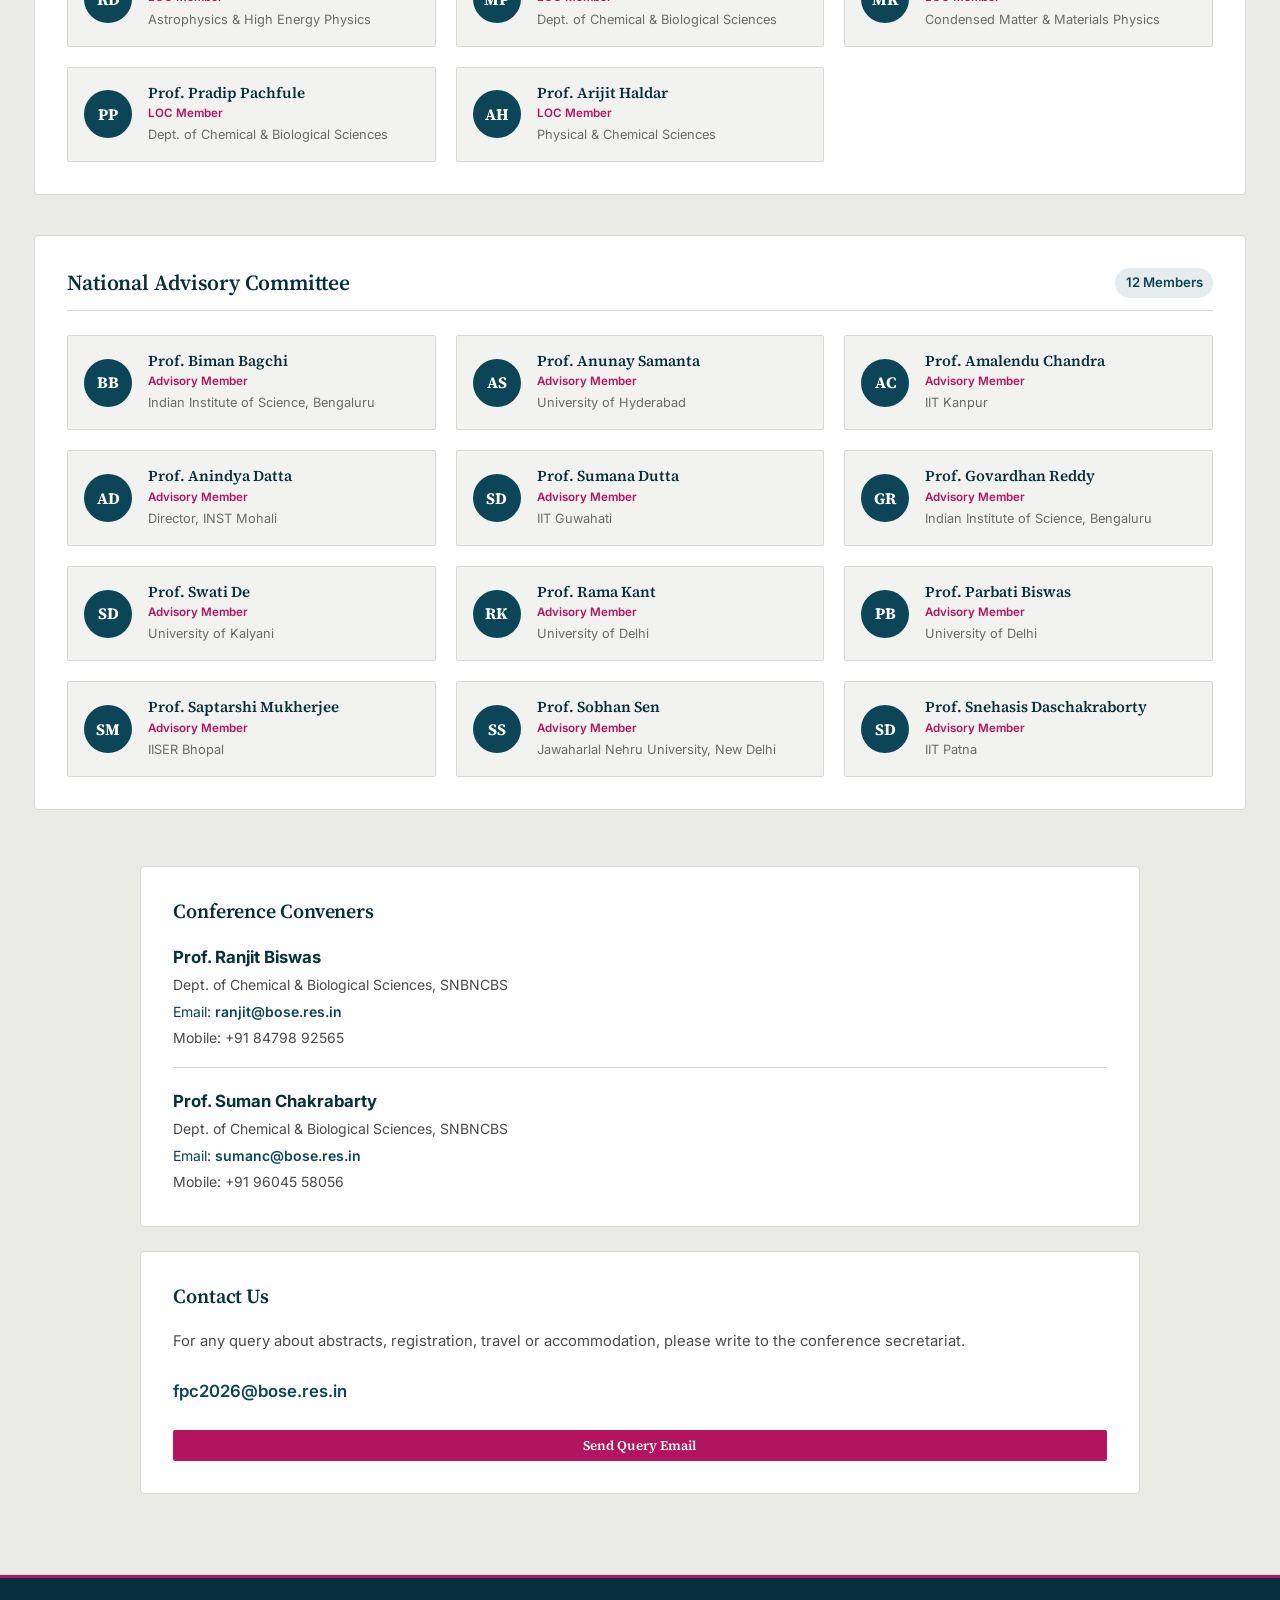
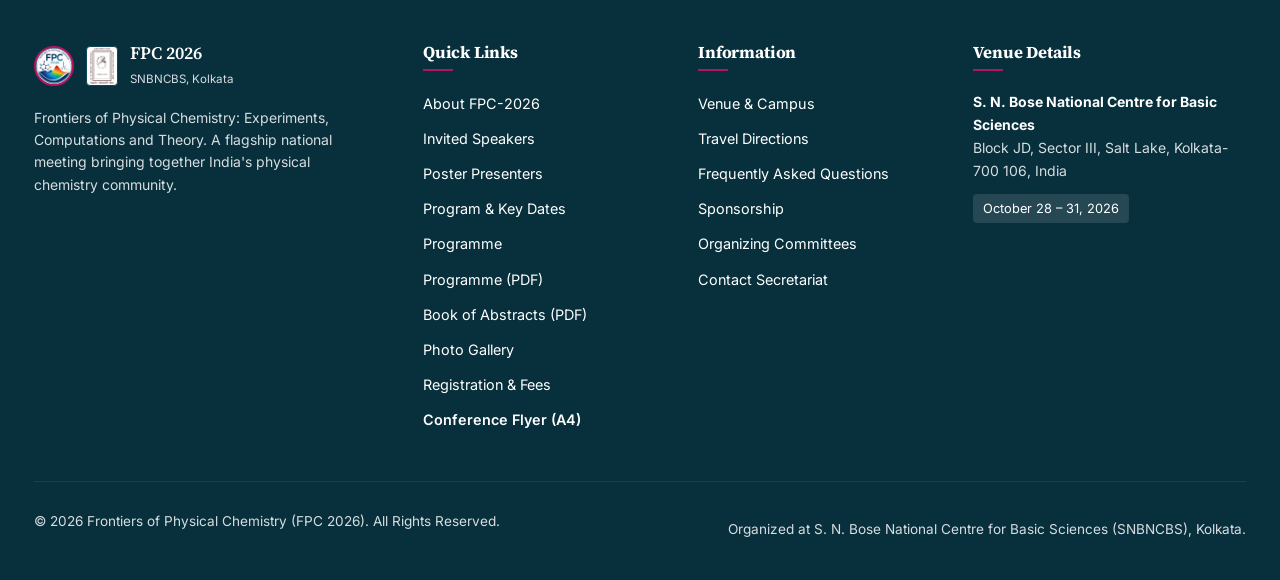
==== commit eaa3dbc7: "Add photo gallery (143 photos) and link it from the site Co-Authored-By: Claude Opus 5.5 <noreply@an" ====
--- a/index.html
+++ b/index.html
@@ -88,8 +88,8 @@
   <div class="announce-bar">
     <div class="container announce-inner">
       <span class="announce-dot"></span>
-      <span><strong>Registration is now closed.</strong><span class="announce-detail"> Thank you to everyone who registered &mdash; see you in Kolkata on 28 October.</span></span>
-      <a href="#presenters" class="announce-link">Speakers &amp; posters &rarr;</a>
+      <span><strong>Thank you for joining FPC 2026.</strong><span class="announce-detail"> Photographs from all four days are now online.</span></span>
+      <a href="./gallery.html" class="announce-link">Photo gallery &rarr;</a>
     </div>
   </div>
 
@@ -111,7 +111,7 @@
           <li><a href="#presenters" class="nav-link">Speakers & Posters</a></li>
           <li><a href="#program" class="nav-link">Key Dates</a></li>
           <li><a href="#schedule" class="nav-link">Programme</a></li>
-          <li><a href="#registration" class="nav-link">Registration</a></li>
+          <li><a href="./gallery.html" class="nav-link">Gallery</a></li>
           <li><a href="#venue" class="nav-link">Venue & Logistics</a></li>
           <li><a href="#sponsors" class="nav-link">Sponsors</a></li>
           <li><a href="#committees" class="nav-link">Committees & Contact</a></li>
@@ -136,6 +136,7 @@
     <a href="#presenters" class="mobile-nav-link">Speakers & Posters</a>
     <a href="#program" class="mobile-nav-link">Program & Key Dates</a>
     <a href="#schedule" class="mobile-nav-link">Programme (full schedule)</a>
+    <a href="./gallery.html" class="mobile-nav-link">Photo Gallery</a>
     <a href="#registration" class="mobile-nav-link">Registration & Abstract</a>
     <a href="#venue" class="mobile-nav-link">Venue & Logistics</a>
     <a href="#sponsors" class="mobile-nav-link">Sponsors</a>
@@ -874,7 +875,7 @@
         <div class="schedule-table">
           <div class="sched-row sched-session"><div class="sched-sess-title">SESSION 13</div><div class="sched-chair">Chair: Sourav Pal (Ashoka University)</div></div>
           <div class="sched-row sched-talk"><div class="sched-time">09:00–09:30</div><div class="sched-slot">MCO</div><div class="sched-body"><div class="sched-oration">Mihir Chowdhury Oration Lecture</div><div class="sched-speaker">Tapas Chakraborty <span class="sched-aff">(MAKAUT, West Bengal)</span></div><div class="sched-title">Mass Spectrometry in Physical Chemistry Research</div></div></div>
-          <div class="sched-row sched-talk"><div class="sched-time">09:30–09:50</div><div class="sched-slot">IL-22</div><div class="sched-body"><div class="sched-speaker">Avisek Das <span class="sched-aff">(IACS Kolkata)</span></div><div class="sched-title">Title to be announced</div></div></div>
+          <div class="sched-row sched-talk"><div class="sched-time">09:30–09:50</div><div class="sched-slot">IL-22</div><div class="sched-body"><div class="sched-speaker">Avisek Das <span class="sched-aff">(IACS Kolkata)</span></div><div class="sched-title">In search of predictive principles in molecular self-assembly: What can we learn from free energy calculations?</div></div></div>
           <div class="sched-row sched-talk"><div class="sched-time">09:50–10:10</div><div class="sched-slot">IL-23</div><div class="sched-body"><div class="sched-speaker">Ranganathan Subramanian <span class="sched-aff">(IIT Patna)</span></div><div class="sched-title">Atmospheric Oxidation Kinetics of Emerging Halogenated Oxygenated Volatile Organic Compounds (XOVOCs)</div></div></div>
           <div class="sched-row sched-talk"><div class="sched-time">10:10–10:30</div><div class="sched-slot">IL-24</div><div class="sched-body"><div class="sched-speaker">Anirban Misra <span class="sched-aff">(University of North Bengal)</span></div><div class="sched-title">Theoretical Design and Electronic-Structure Engineering of Donor–Acceptor π-Conjugated Molecular Systems for Tunable Nonlinear Optical Properties</div></div></div>
           <div class="sched-row sched-break"><div class="sched-time">10:30–11:00</div><div class="sched-slot"></div><div class="sched-body">Tea Break</div></div>
@@ -1679,6 +1680,7 @@
             <li><a href="#schedule">Programme</a></li>
             <li><a href="./downloads/FPC2026_Programme.pdf" download>Programme (PDF)</a></li>
             <li><a href="./downloads/FPC2026_Book_of_Abstracts.pdf" target="_blank" rel="noopener">Book of Abstracts (PDF)</a></li>
+            <li><a href="./gallery.html">Photo Gallery</a></li>
             <li><a href="#registration">Registration & Fees</a></li>
             <li><a href="./flyer.html" target="_blank" rel="noopener noreferrer" style="color: var(--accent-gold-light); font-weight: 600;">Conference Flyer (A4)</a></li>
           </ul>
